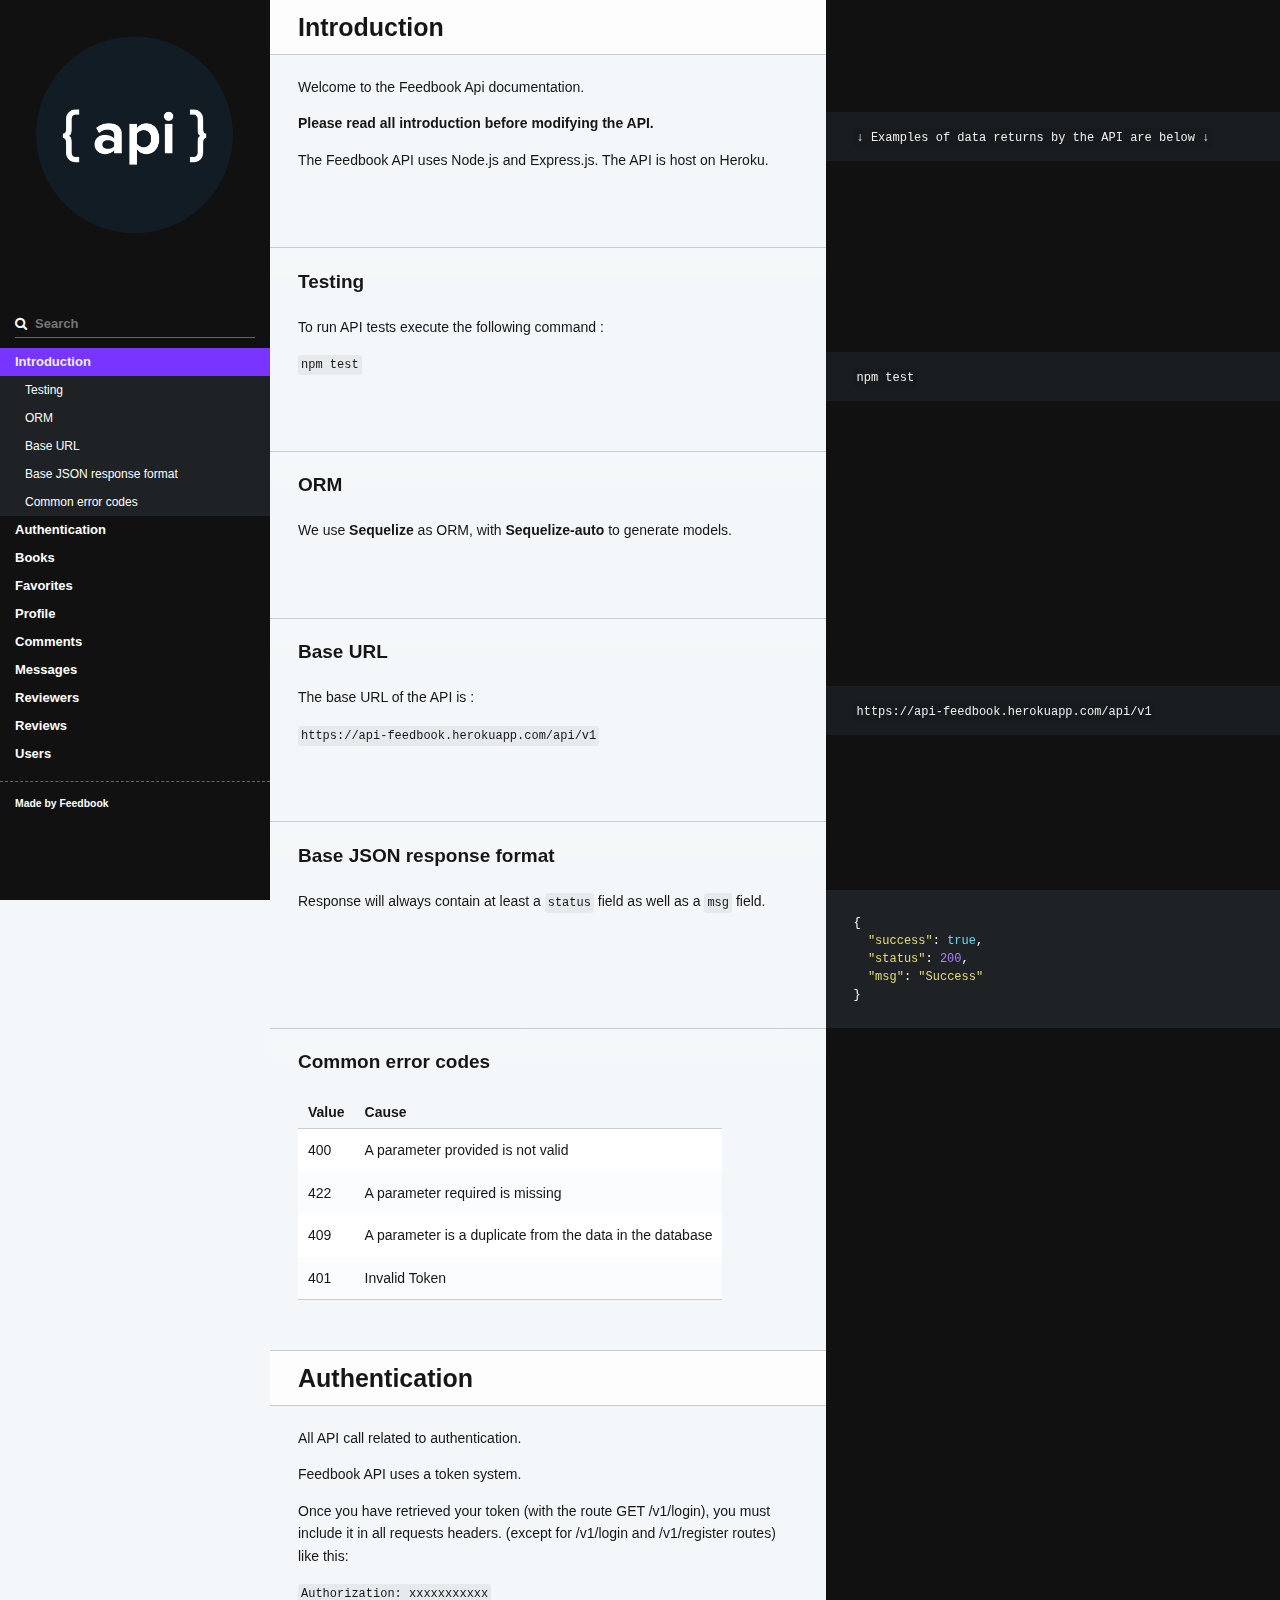
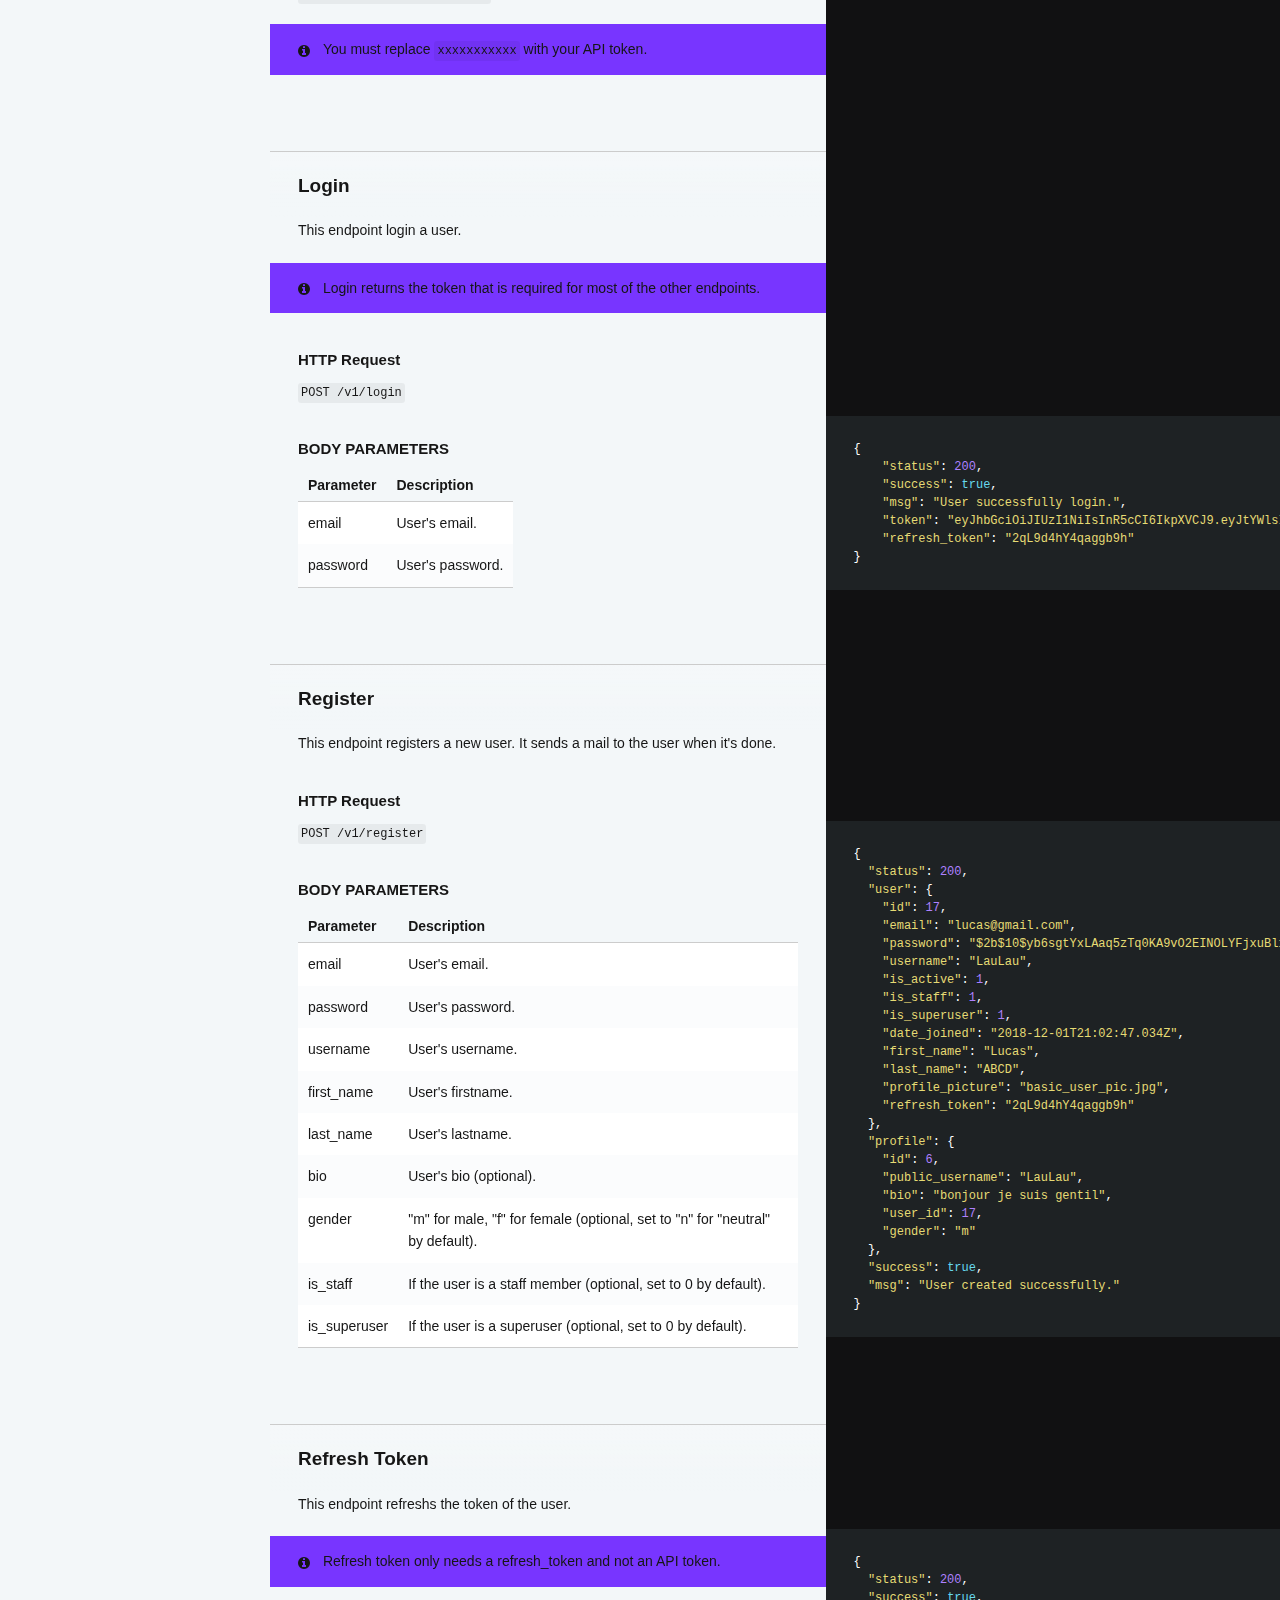
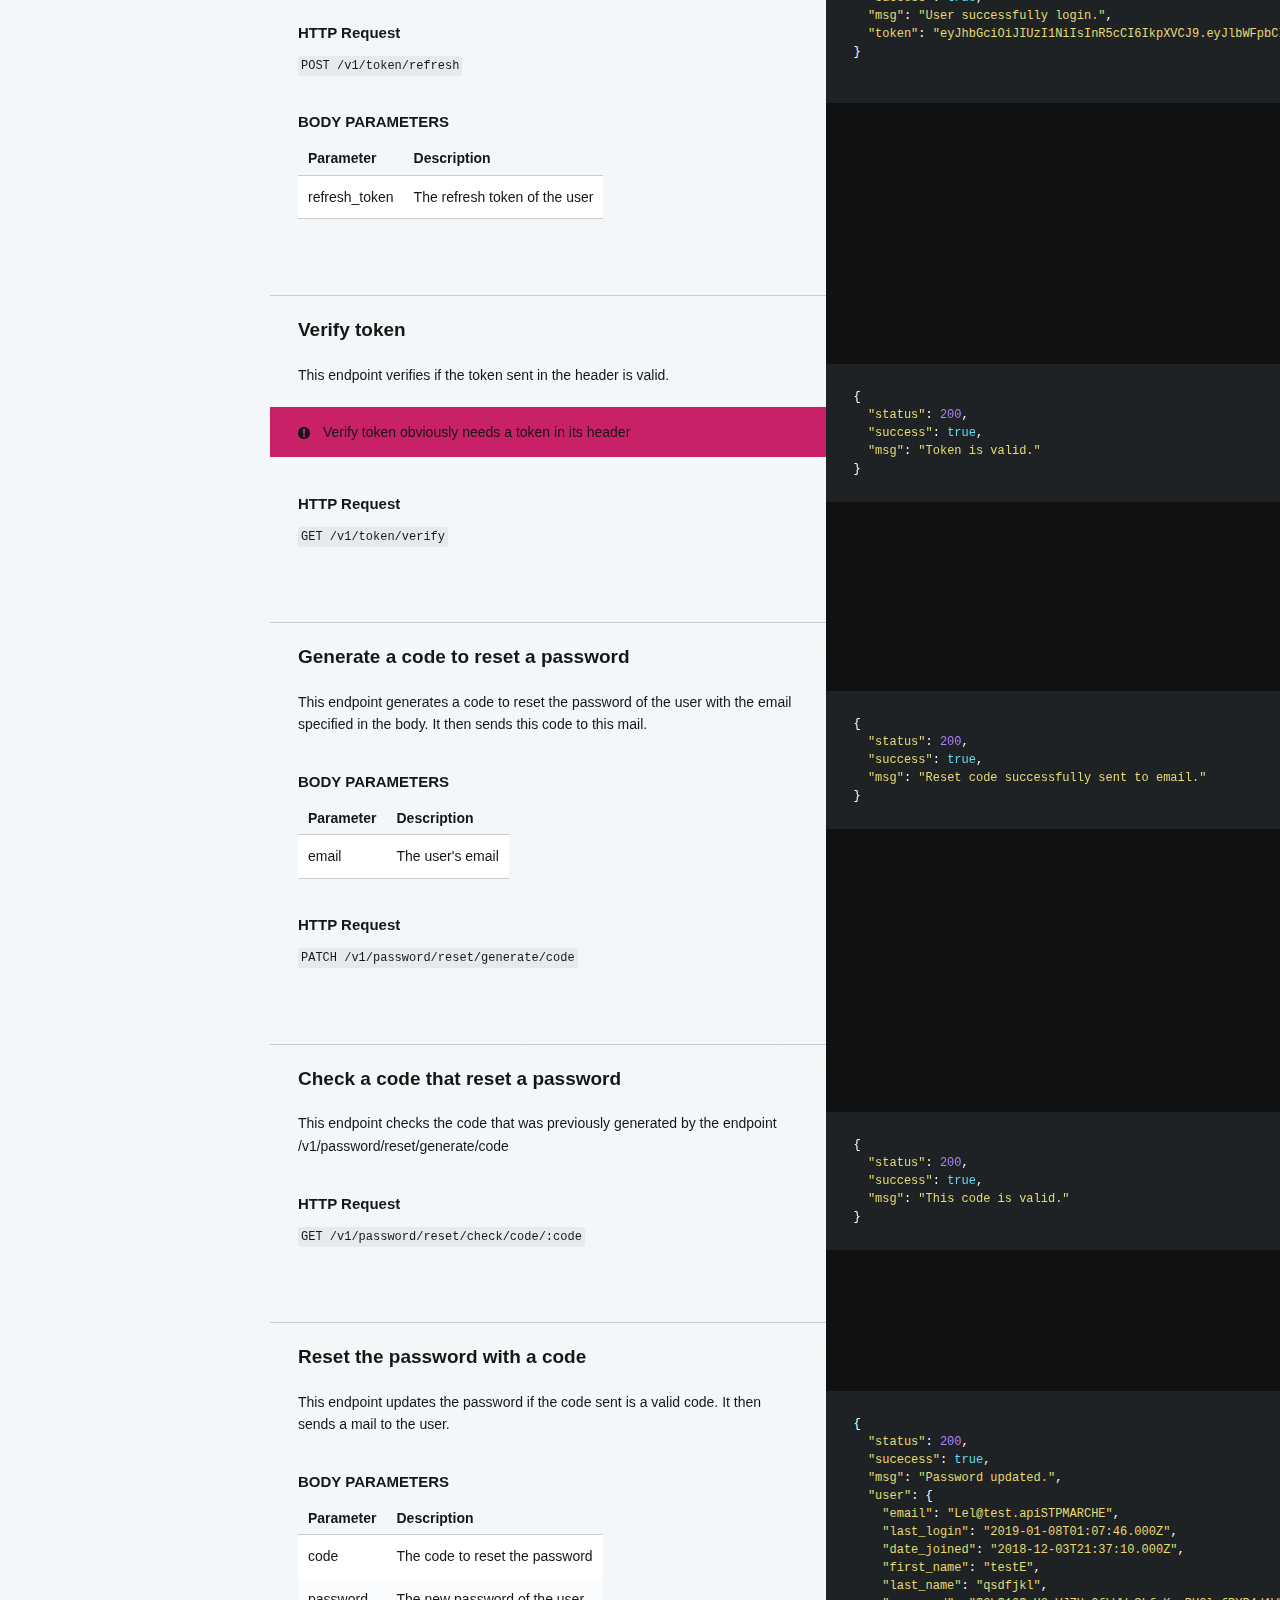
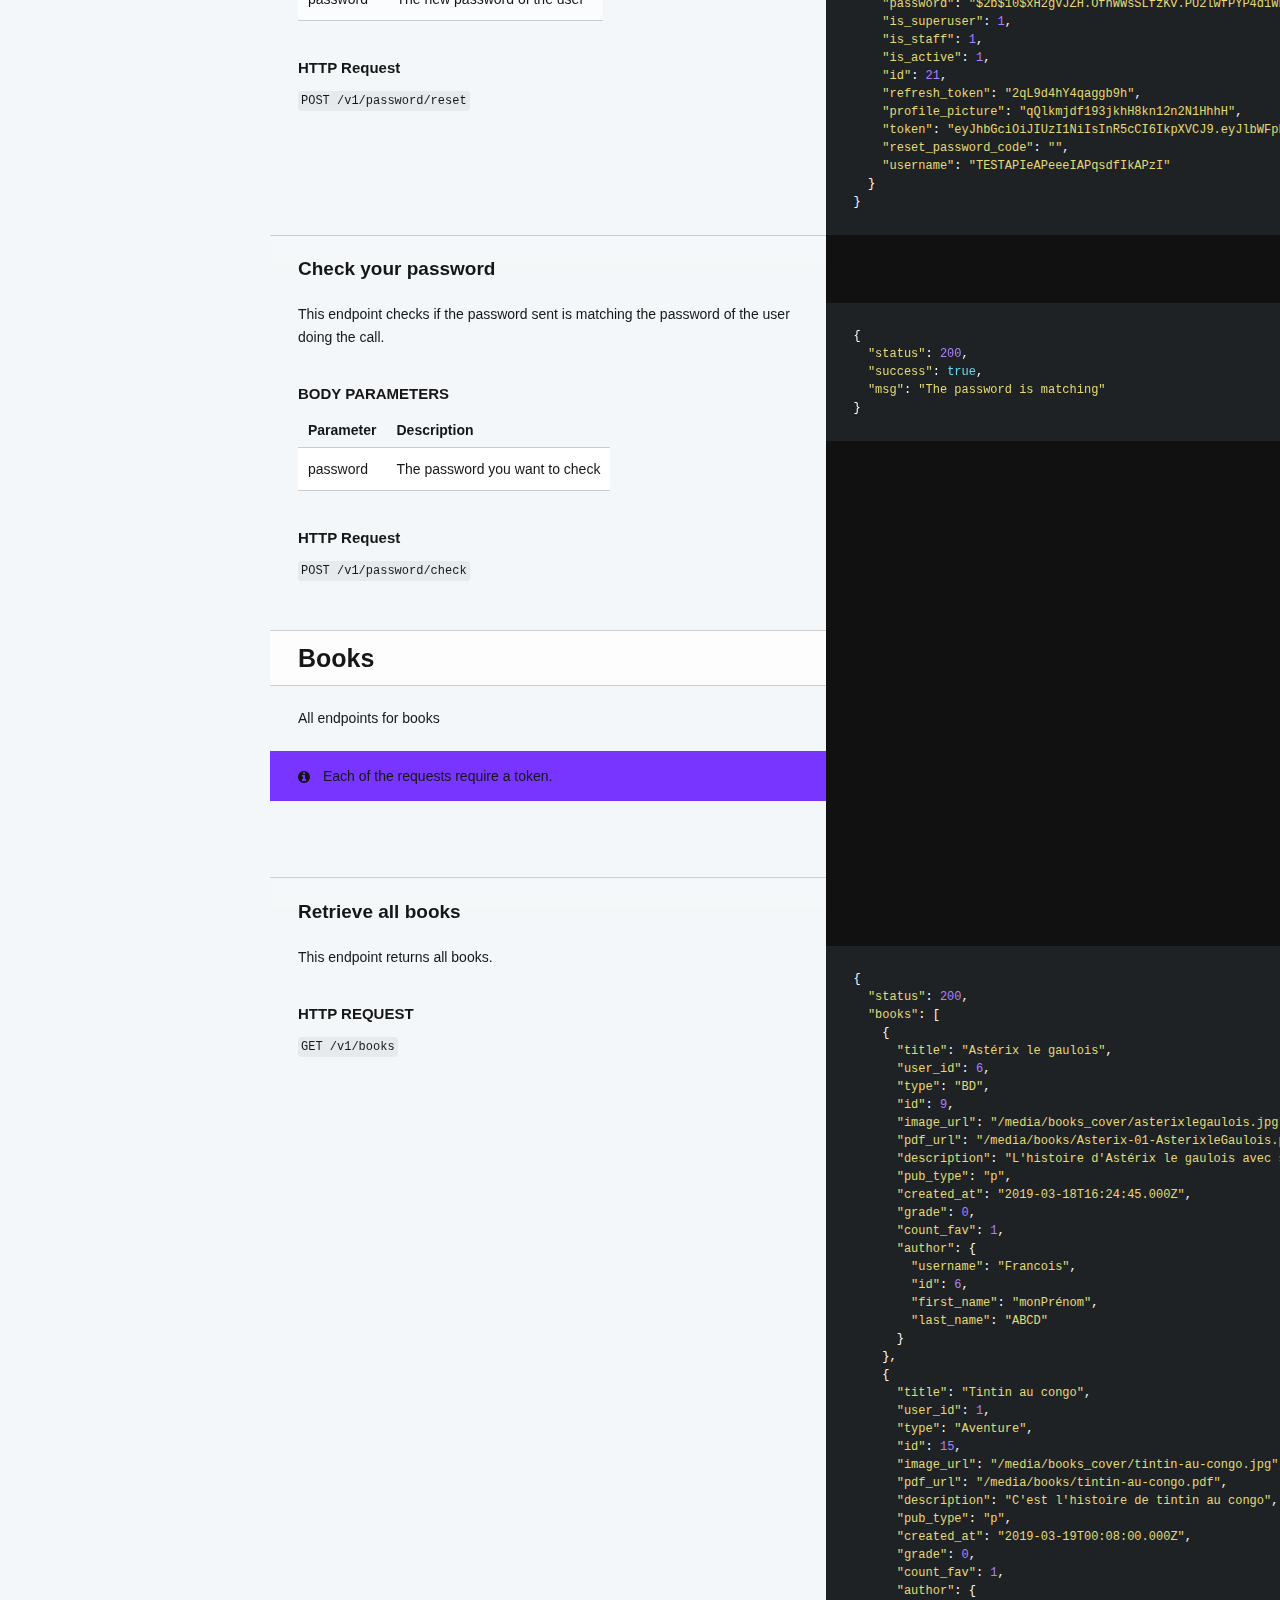
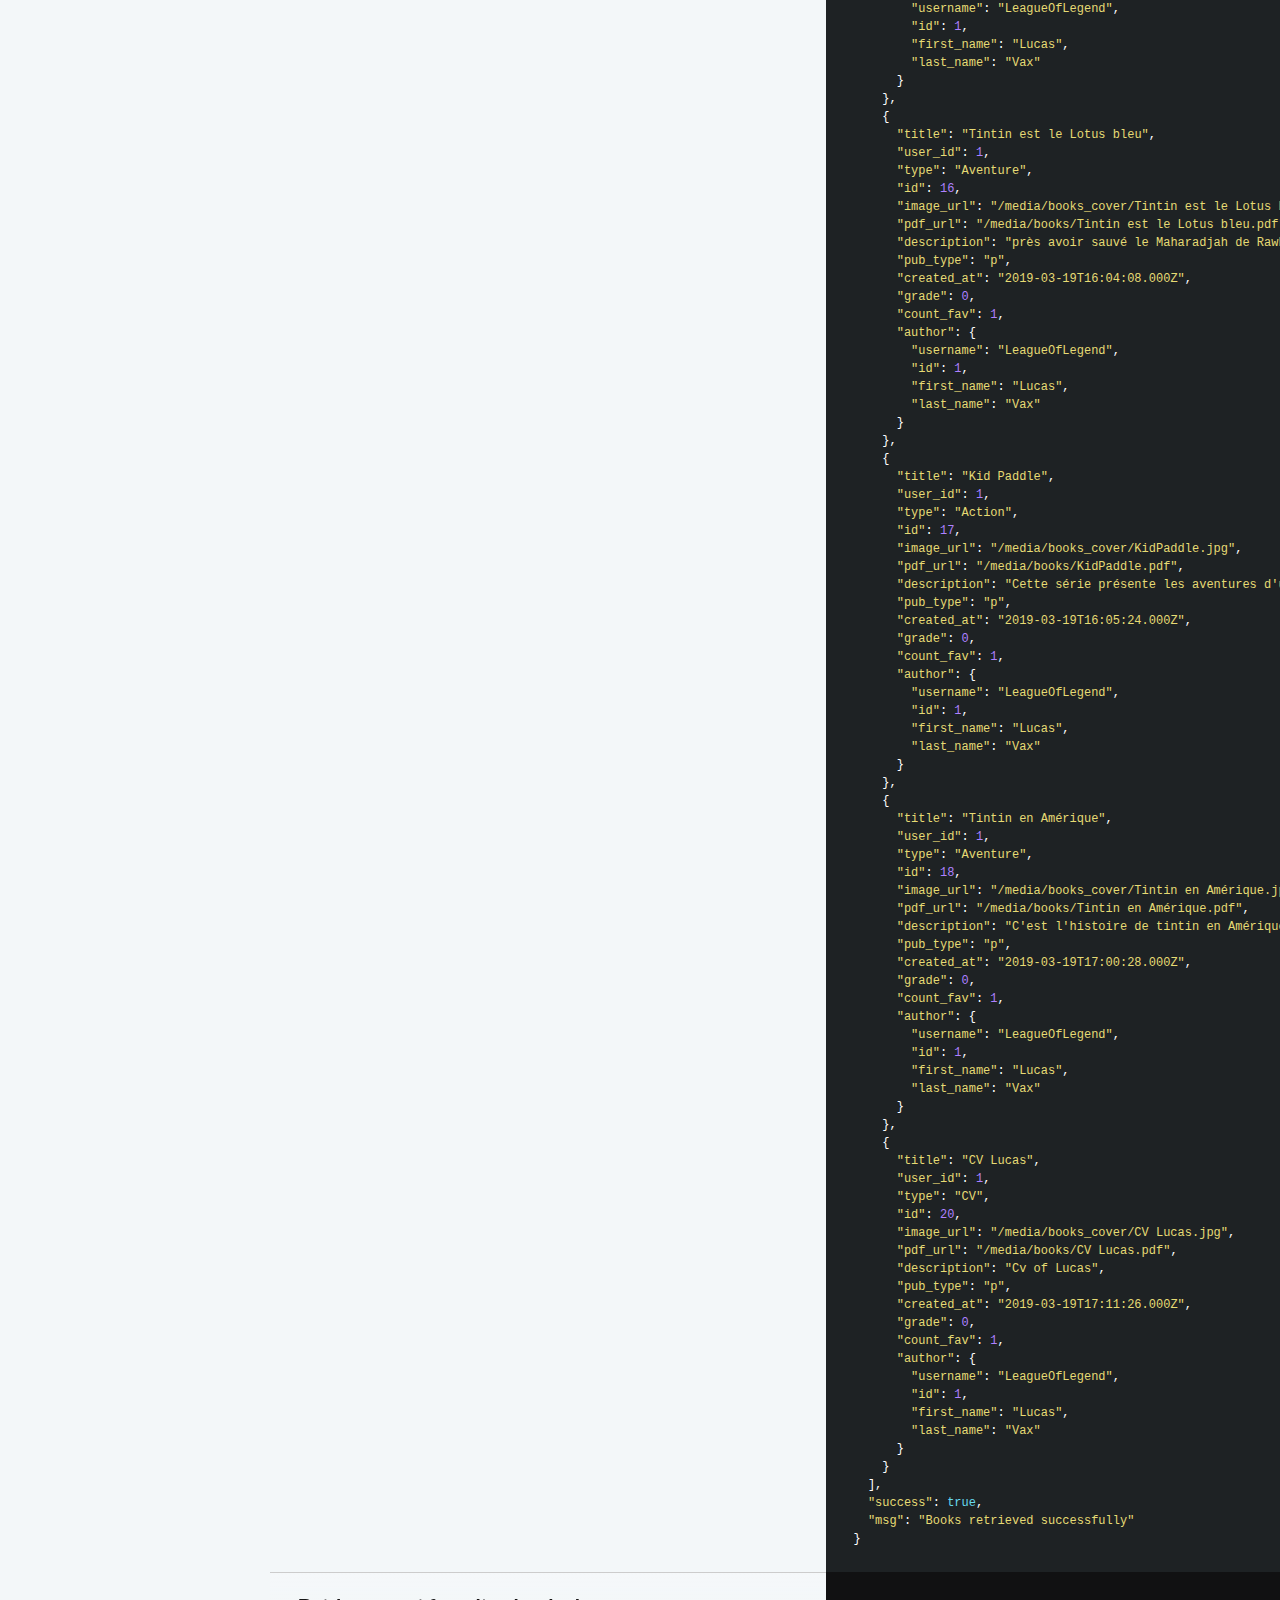
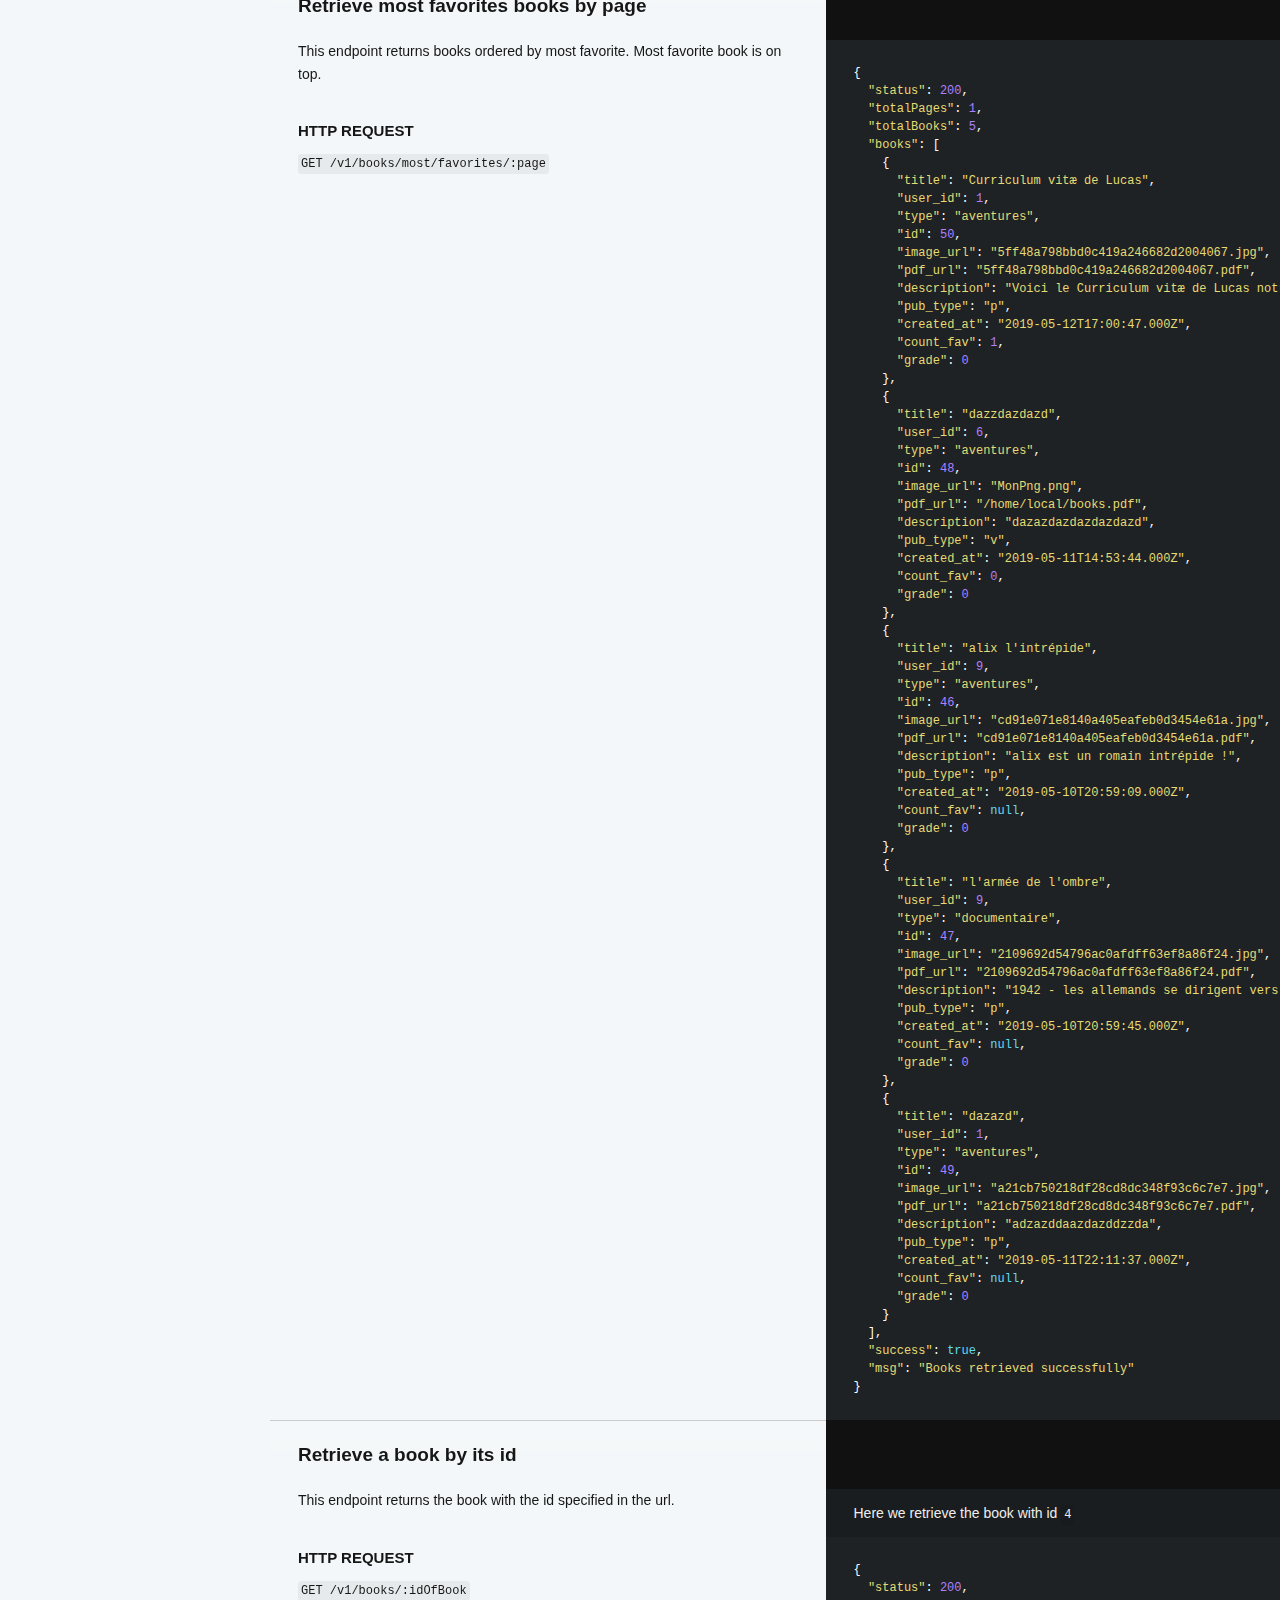
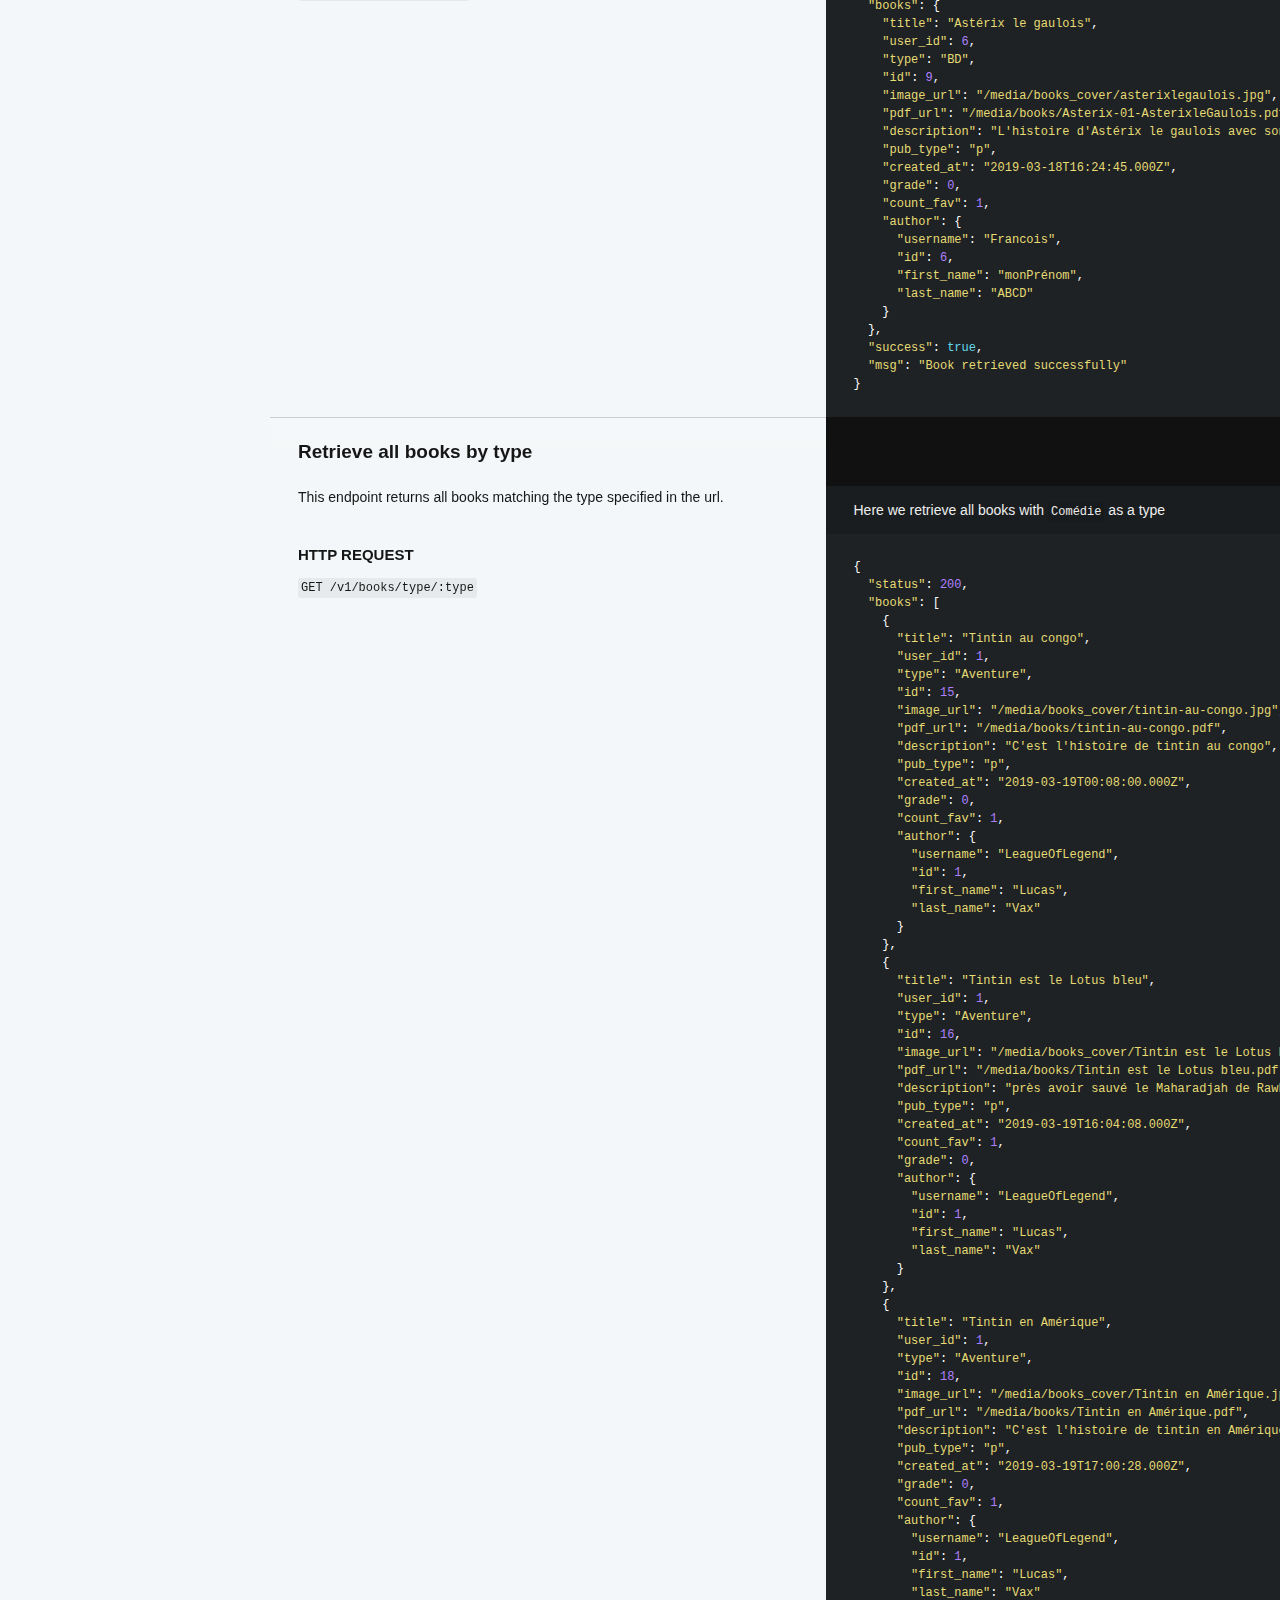
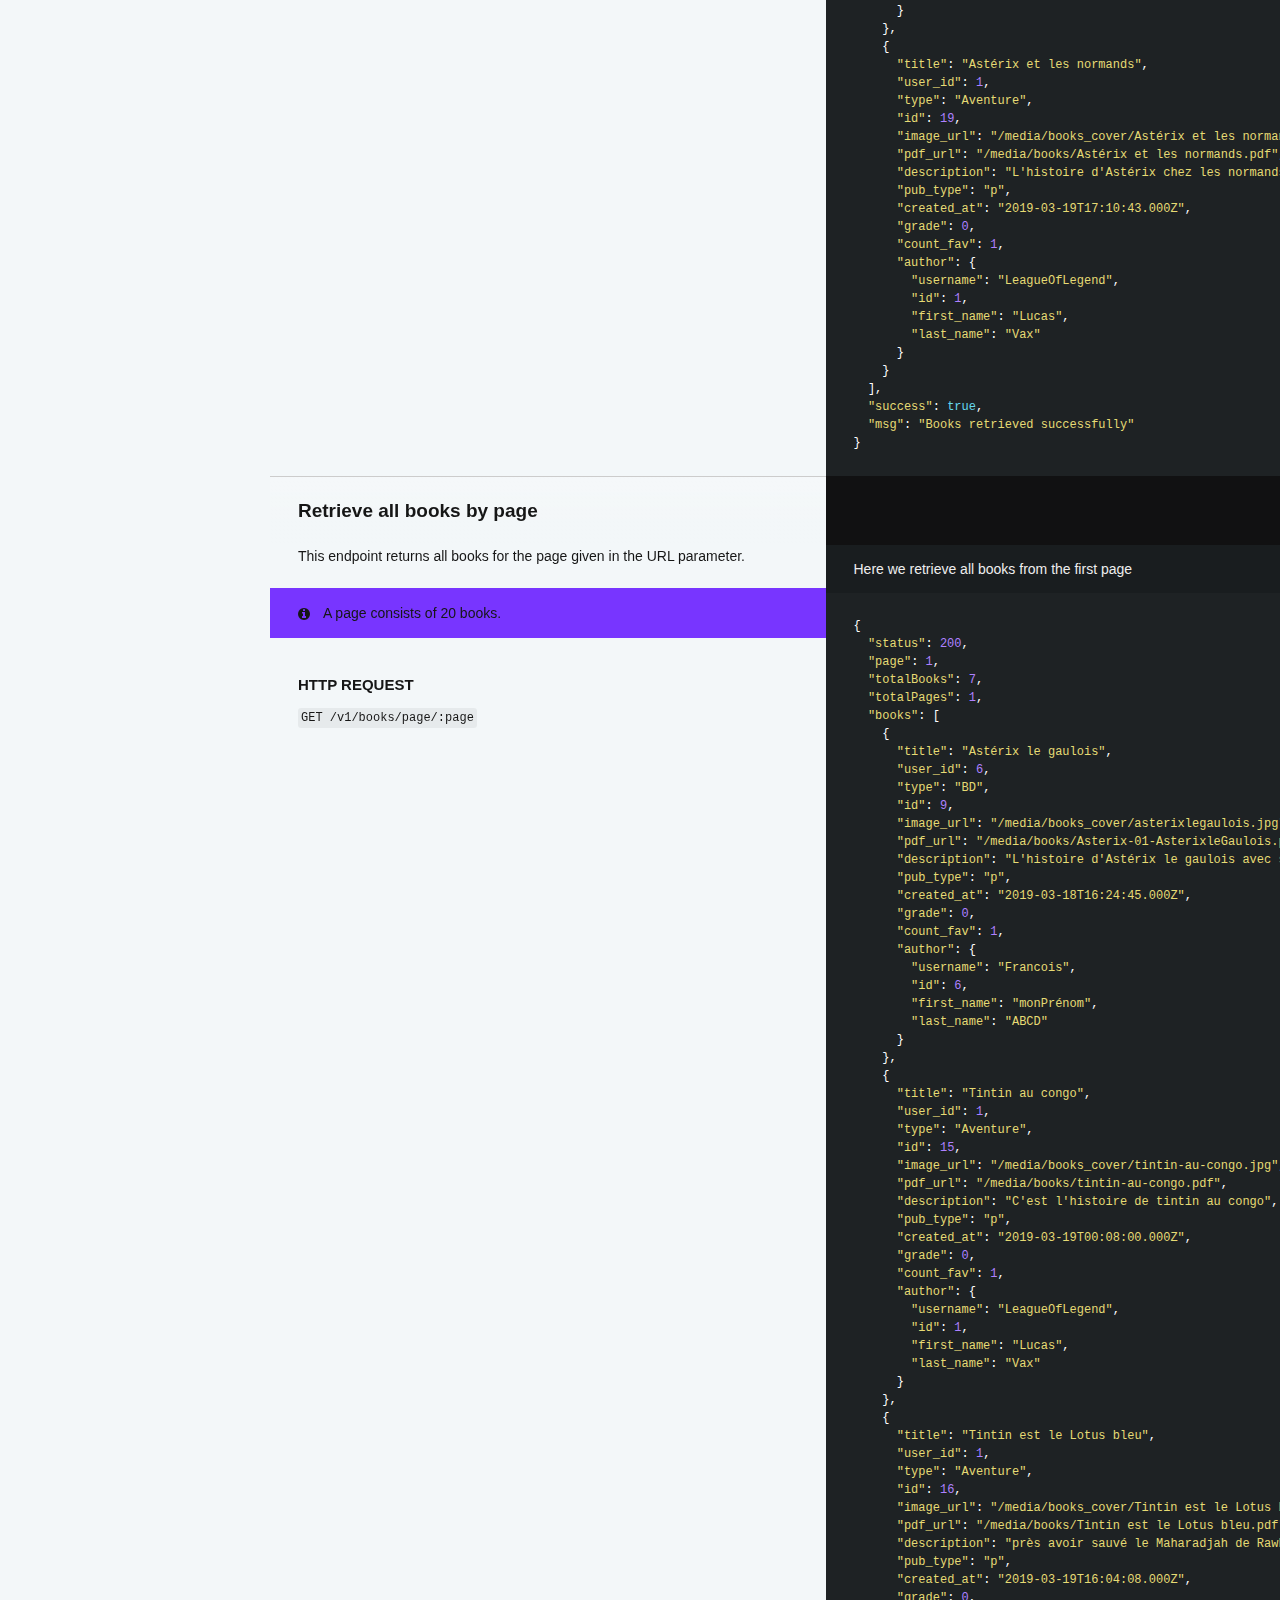
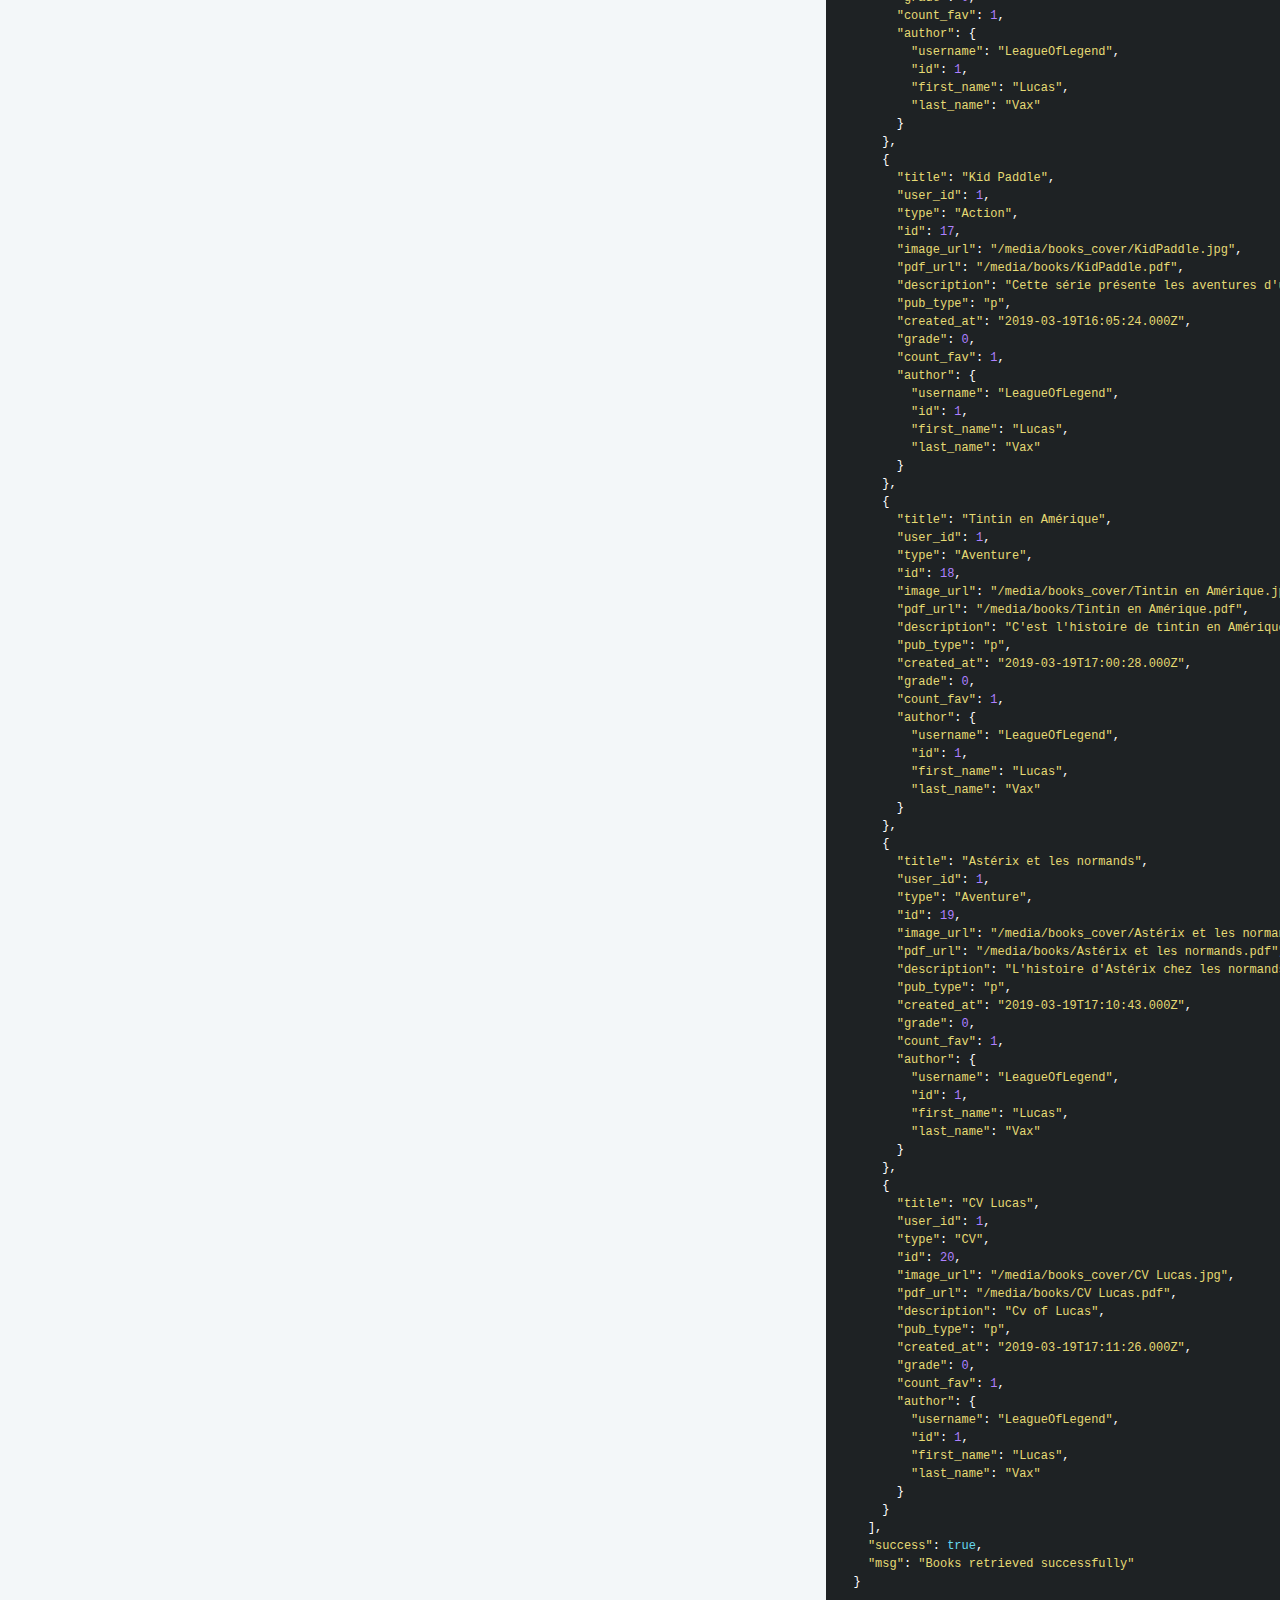
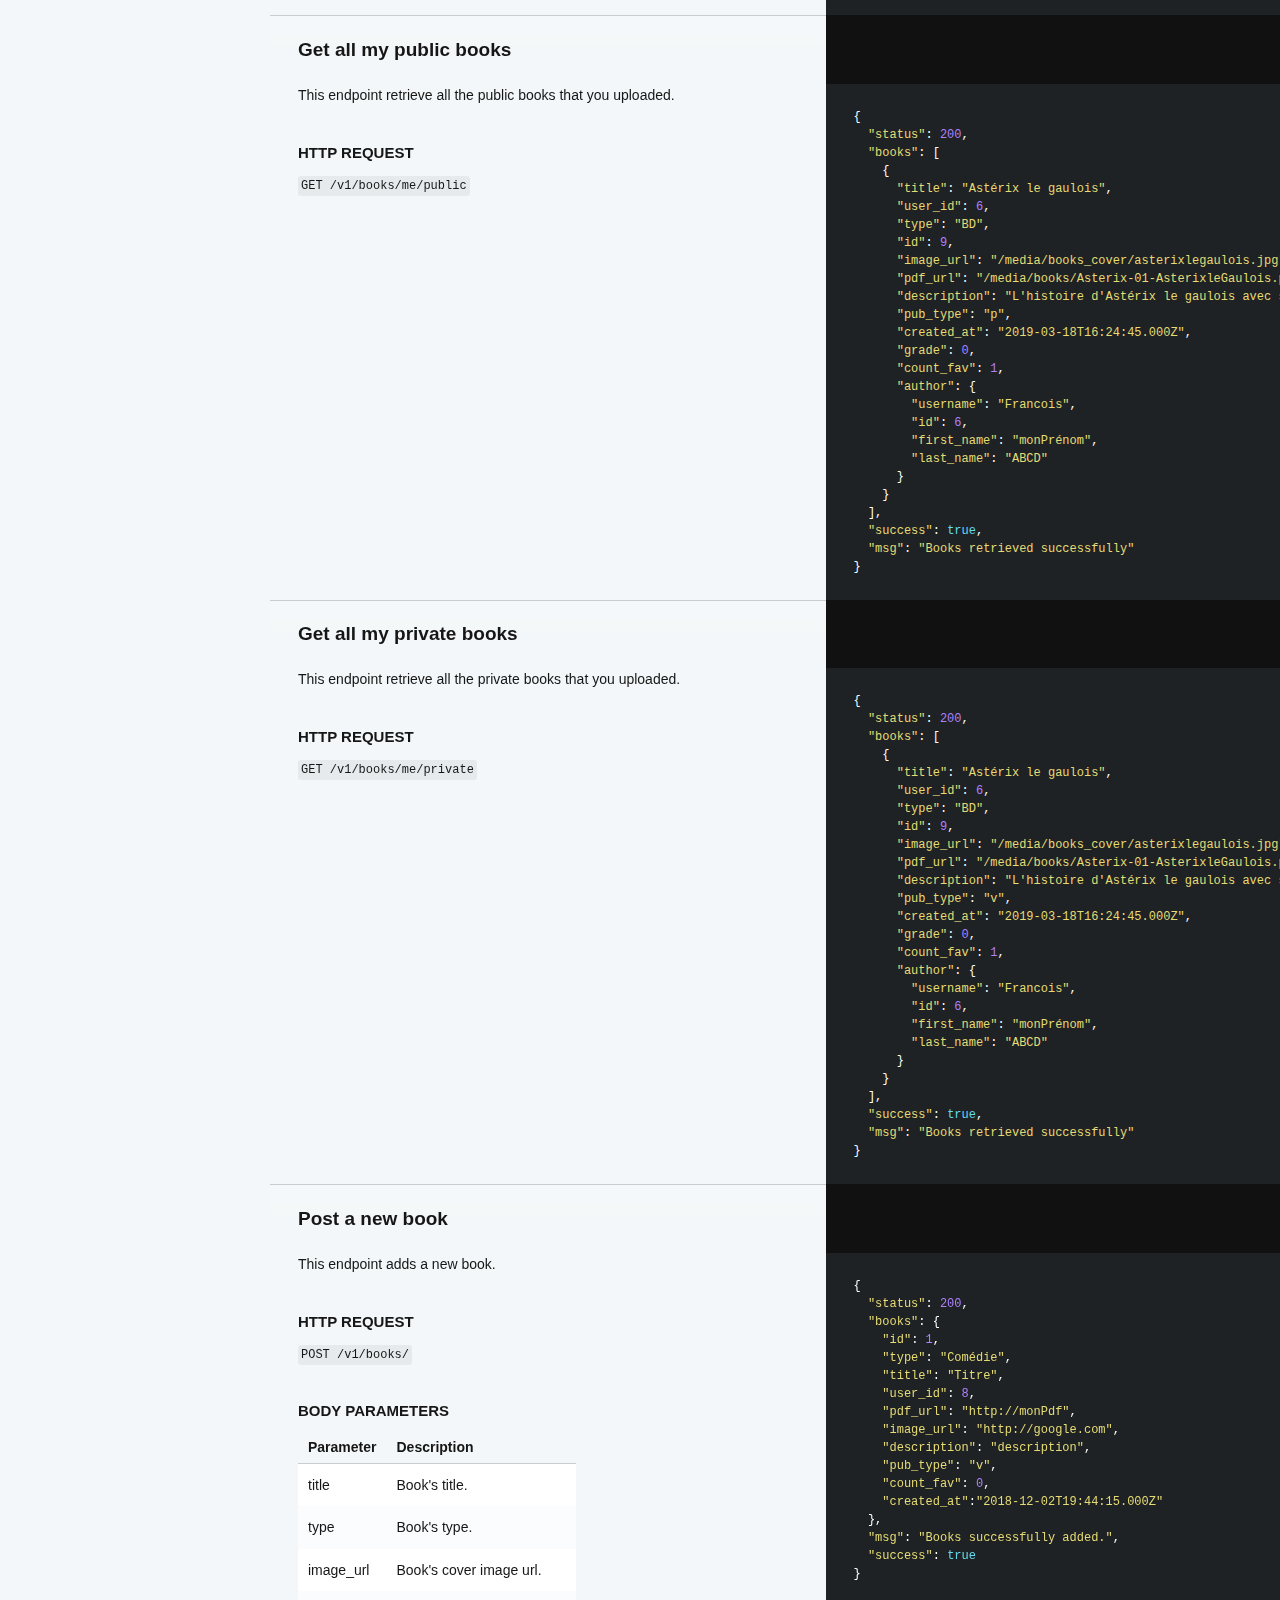
==== index.html @ 918858be "users" ====
<!doctype html>
<html>
  <head>
    <meta charset="utf-8">
    <meta content="IE=edge,chrome=1" http-equiv="X-UA-Compatible">
    <meta name="viewport" content="width=device-width, initial-scale=1, maximum-scale=1">
    <title>API Reference</title>

    <style>
      .highlight table td { padding: 5px; }
.highlight table pre { margin: 0; }
.highlight .gh {
  color: #999999;
}
.highlight .sr {
  color: #f6aa11;
}
.highlight .go {
  color: #888888;
}
.highlight .gp {
  color: #555555;
}
.highlight .gs {
}
.highlight .gu {
  color: #aaaaaa;
}
.highlight .nb {
  color: #f6aa11;
}
.highlight .cm {
  color: #75715e;
}
.highlight .cp {
  color: #75715e;
}
.highlight .c1 {
  color: #75715e;
}
.highlight .cs {
  color: #75715e;
}
.highlight .c, .highlight .cd {
  color: #75715e;
}
.highlight .err {
  color: #960050;
}
.highlight .gr {
  color: #960050;
}
.highlight .gt {
  color: #960050;
}
.highlight .gd {
  color: #49483e;
}
.highlight .gi {
  color: #49483e;
}
.highlight .ge {
  color: #49483e;
}
.highlight .kc {
  color: #66d9ef;
}
.highlight .kd {
  color: #66d9ef;
}
.highlight .kr {
  color: #66d9ef;
}
.highlight .no {
  color: #66d9ef;
}
.highlight .kt {
  color: #66d9ef;
}
.highlight .mf {
  color: #ae81ff;
}
.highlight .mh {
  color: #ae81ff;
}
.highlight .il {
  color: #ae81ff;
}
.highlight .mi {
  color: #ae81ff;
}
.highlight .mo {
  color: #ae81ff;
}
.highlight .m, .highlight .mb, .highlight .mx {
  color: #ae81ff;
}
.highlight .sc {
  color: #ae81ff;
}
.highlight .se {
  color: #ae81ff;
}
.highlight .ss {
  color: #ae81ff;
}
.highlight .sd {
  color: #e6db74;
}
.highlight .s2 {
  color: #e6db74;
}
.highlight .sb {
  color: #e6db74;
}
.highlight .sh {
  color: #e6db74;
}
.highlight .si {
  color: #e6db74;
}
.highlight .sx {
  color: #e6db74;
}
.highlight .s1 {
  color: #e6db74;
}
.highlight .s {
  color: #e6db74;
}
.highlight .na {
  color: #a6e22e;
}
.highlight .nc {
  color: #a6e22e;
}
.highlight .nd {
  color: #a6e22e;
}
.highlight .ne {
  color: #a6e22e;
}
.highlight .nf {
  color: #a6e22e;
}
.highlight .vc {
  color: #ffffff;
}
.highlight .nn {
  color: #ffffff;
}
.highlight .nl {
  color: #ffffff;
}
.highlight .ni {
  color: #ffffff;
}
.highlight .bp {
  color: #ffffff;
}
.highlight .vg {
  color: #ffffff;
}
.highlight .vi {
  color: #ffffff;
}
.highlight .nv {
  color: #ffffff;
}
.highlight .w {
  color: #ffffff;
}
.highlight {
  color: #ffffff;
}
.highlight .n, .highlight .py, .highlight .nx {
  color: #ffffff;
}
.highlight .ow {
  color: #f92672;
}
.highlight .nt {
  color: #f92672;
}
.highlight .k, .highlight .kv {
  color: #f92672;
}
.highlight .kn {
  color: #f92672;
}
.highlight .kp {
  color: #f92672;
}
.highlight .o {
  color: #f92672;
}
    </style>
    <link href="images/logo.ico" rel="icon" type="image/ico" />
    <link href="stylesheets/screen.css" rel="stylesheet" media="screen" />
    <link href="stylesheets/print.css" rel="stylesheet" media="print" />
      <script src="javascripts/all.js"></script>
  </head>

  <body class="index" data-languages="[]">
    <a href="#" id="nav-button">
      <span>
        NAV
        <img src="images/navbar.png" alt="Navbar" />
      </span>
    </a>
    <div class="toc-wrapper">
    <img src="images/logo.png" class="logo" alt="Logo" />
        <div class="search">
          <input type="text" class="search" id="input-search" placeholder="Search">
        </div>
        <ul class="search-results"></ul>
      <div id="toc" class="toc-list-h1">
          <li>
            <a href="#introduction" class="toc-h1 toc-link" data-title="introduction">Introduction</a>
              <ul class="toc-list-h2">
                  <li>
                    <a href="#testing" class="toc-h2 toc-link" data-title="testing">Testing</a>
                  </li>
                  <li>
                    <a href="#orm" class="toc-h2 toc-link" data-title="orm">ORM</a>
                  </li>
                  <li>
                    <a href="#base-url" class="toc-h2 toc-link" data-title="base-url">Base URL</a>
                  </li>
                  <li>
                    <a href="#base-json-response-format" class="toc-h2 toc-link" data-title="base-json-response-format">Base JSON response format</a>
                  </li>
                  <li>
                    <a href="#common-error-codes" class="toc-h2 toc-link" data-title="common-error-codes">Common error codes</a>
                  </li>
              </ul>
          </li>
          <li>
            <a href="#authentication" class="toc-h1 toc-link" data-title="authentication">Authentication</a>
              <ul class="toc-list-h2">
                  <li>
                    <a href="#login" class="toc-h2 toc-link" data-title="login">Login</a>
                  </li>
                  <li>
                    <a href="#register" class="toc-h2 toc-link" data-title="register">Register</a>
                  </li>
                  <li>
                    <a href="#refresh-token" class="toc-h2 toc-link" data-title="refresh-token">Refresh Token</a>
                  </li>
                  <li>
                    <a href="#verify-token" class="toc-h2 toc-link" data-title="verify-token">Verify token</a>
                  </li>
                  <li>
                    <a href="#generate-a-code-to-reset-a-password" class="toc-h2 toc-link" data-title="generate-a-code-to-reset-a-password">Generate a code to reset a password</a>
                  </li>
                  <li>
                    <a href="#check-a-code-that-reset-a-password" class="toc-h2 toc-link" data-title="check-a-code-that-reset-a-password">Check a code that reset a password</a>
                  </li>
                  <li>
                    <a href="#reset-the-password-with-a-code" class="toc-h2 toc-link" data-title="reset-the-password-with-a-code">Reset the password with a code</a>
                  </li>
                  <li>
                    <a href="#check-your-password" class="toc-h2 toc-link" data-title="check-your-password">Check your password</a>
                  </li>
              </ul>
          </li>
          <li>
            <a href="#books" class="toc-h1 toc-link" data-title="books">Books</a>
              <ul class="toc-list-h2">
                  <li>
                    <a href="#retrieve-all-books" class="toc-h2 toc-link" data-title="retrieve-all-books">Retrieve all books</a>
                  </li>
                  <li>
                    <a href="#retrieve-most-favorites-books-by-page" class="toc-h2 toc-link" data-title="retrieve-most-favorites-books-by-page">Retrieve most favorites books by page</a>
                  </li>
                  <li>
                    <a href="#retrieve-a-book-by-its-id" class="toc-h2 toc-link" data-title="retrieve-a-book-by-its-id">Retrieve a book by its id</a>
                  </li>
                  <li>
                    <a href="#retrieve-all-books-by-type" class="toc-h2 toc-link" data-title="retrieve-all-books-by-type">Retrieve all books by type</a>
                  </li>
                  <li>
                    <a href="#retrieve-all-books-by-page" class="toc-h2 toc-link" data-title="retrieve-all-books-by-page">Retrieve all books by page</a>
                  </li>
                  <li>
                    <a href="#get-all-my-public-books" class="toc-h2 toc-link" data-title="get-all-my-public-books">Get all my public books</a>
                  </li>
                  <li>
                    <a href="#get-all-my-private-books" class="toc-h2 toc-link" data-title="get-all-my-private-books">Get all my private books</a>
                  </li>
                  <li>
                    <a href="#post-a-new-book" class="toc-h2 toc-link" data-title="post-a-new-book">Post a new book</a>
                  </li>
                  <li>
                    <a href="#delete-a-book" class="toc-h2 toc-link" data-title="delete-a-book">Delete a book</a>
                  </li>
                  <li>
                    <a href="#get-all-books-between-a-time-range" class="toc-h2 toc-link" data-title="get-all-books-between-a-time-range">Get all books between a time range</a>
                  </li>
                  <li>
                    <a href="#search-books" class="toc-h2 toc-link" data-title="search-books">Search books</a>
                  </li>
                  <li>
                    <a href="#update-a-book" class="toc-h2 toc-link" data-title="update-a-book">Update a book</a>
                  </li>
              </ul>
          </li>
          <li>
            <a href="#favorites" class="toc-h1 toc-link" data-title="favorites">Favorites</a>
              <ul class="toc-list-h2">
                  <li>
                    <a href="#retrieve-all-your-favorites" class="toc-h2 toc-link" data-title="retrieve-all-your-favorites">Retrieve all your favorites</a>
                  </li>
                  <li>
                    <a href="#retrieve-your-favorites-by-page" class="toc-h2 toc-link" data-title="retrieve-your-favorites-by-page">Retrieve your favorites by page</a>
                  </li>
                  <li>
                    <a href="#post-a-favorite" class="toc-h2 toc-link" data-title="post-a-favorite">Post a favorite</a>
                  </li>
                  <li>
                    <a href="#delete-a-favorite" class="toc-h2 toc-link" data-title="delete-a-favorite">Delete a favorite</a>
                  </li>
                  <li>
                    <a href="#get-a-favorite-by-its-id" class="toc-h2 toc-link" data-title="get-a-favorite-by-its-id">Get a favorite by its id</a>
                  </li>
                  <li>
                    <a href="#patch-a-favorite-change-it-to-private-public" class="toc-h2 toc-link" data-title="patch-a-favorite-change-it-to-private-public">Patch a favorite (change it to private/public)</a>
                  </li>
                  <li>
                    <a href="#retrieve-all-your-public-favorites-by-page" class="toc-h2 toc-link" data-title="retrieve-all-your-public-favorites-by-page">Retrieve all your public favorites by page</a>
                  </li>
                  <li>
                    <a href="#retrieve-all-your-private-favorites" class="toc-h2 toc-link" data-title="retrieve-all-your-private-favorites">Retrieve all your private favorites</a>
                  </li>
                  <li>
                    <a href="#retrieve-a-favorite-with-an-id-of-a-book" class="toc-h2 toc-link" data-title="retrieve-a-favorite-with-an-id-of-a-book">Retrieve a favorite with an id of a book</a>
                  </li>
              </ul>
          </li>
          <li>
            <a href="#profile" class="toc-h1 toc-link" data-title="profile">Profile</a>
              <ul class="toc-list-h2">
                  <li>
                    <a href="#retrieve-profile-information" class="toc-h2 toc-link" data-title="retrieve-profile-information">Retrieve profile information</a>
                  </li>
                  <li>
                    <a href="#update-profile-information" class="toc-h2 toc-link" data-title="update-profile-information">Update profile information</a>
                  </li>
                  <li>
                    <a href="#update-password" class="toc-h2 toc-link" data-title="update-password">Update password</a>
                  </li>
                  <li>
                    <a href="#update-superuser-status-of-the-user" class="toc-h2 toc-link" data-title="update-superuser-status-of-the-user">Update superuser status of the user</a>
                  </li>
                  <li>
                    <a href="#banning-unbanning-a-user" class="toc-h2 toc-link" data-title="banning-unbanning-a-user">Banning / Unbanning a user</a>
                  </li>
                  <li>
                    <a href="#update-email-address" class="toc-h2 toc-link" data-title="update-email-address">Update email address</a>
                  </li>
                  <li>
                    <a href="#put-a-user-in-the-staff-team-remove-a-user-from-the-staff-team" class="toc-h2 toc-link" data-title="put-a-user-in-the-staff-team-remove-a-user-from-the-staff-team">Put a user in the staff team / Remove a user from the staff team</a>
                  </li>
              </ul>
          </li>
          <li>
            <a href="#comments" class="toc-h1 toc-link" data-title="comments">Comments</a>
              <ul class="toc-list-h2">
                  <li>
                    <a href="#retrieve-all-comments-for-a-book-by-page" class="toc-h2 toc-link" data-title="retrieve-all-comments-for-a-book-by-page">Retrieve all comments for a book by page</a>
                  </li>
                  <li>
                    <a href="#retrieve-all-comments-of-a-user" class="toc-h2 toc-link" data-title="retrieve-all-comments-of-a-user">Retrieve all comments of a user</a>
                  </li>
                  <li>
                    <a href="#post-a-comment-on-a-book" class="toc-h2 toc-link" data-title="post-a-comment-on-a-book">Post a comment on a book</a>
                  </li>
                  <li>
                    <a href="#get-a-comment-by-its-id" class="toc-h2 toc-link" data-title="get-a-comment-by-its-id">Get a comment by its id</a>
                  </li>
                  <li>
                    <a href="#delete-a-comment" class="toc-h2 toc-link" data-title="delete-a-comment">Delete a comment</a>
                  </li>
                  <li>
                    <a href="#delete-all-comments-for-a-book" class="toc-h2 toc-link" data-title="delete-all-comments-for-a-book">Delete all comments for a book</a>
                  </li>
                  <li>
                    <a href="#update-a-comment" class="toc-h2 toc-link" data-title="update-a-comment">Update a comment</a>
                  </li>
              </ul>
          </li>
          <li>
            <a href="#messages" class="toc-h1 toc-link" data-title="messages">Messages</a>
              <ul class="toc-list-h2">
                  <li>
                    <a href="#post-a-message" class="toc-h2 toc-link" data-title="post-a-message">Post a message</a>
                  </li>
                  <li>
                    <a href="#get-all-your-messages" class="toc-h2 toc-link" data-title="get-all-your-messages">Get all your messages</a>
                  </li>
                  <li>
                    <a href="#get-all-users-that-you-have-a-conversation-with-by-page" class="toc-h2 toc-link" data-title="get-all-users-that-you-have-a-conversation-with-by-page">Get all users that you have a conversation with by page</a>
                  </li>
                  <li>
                    <a href="#get-all-messages-from-a-conversation-by-page" class="toc-h2 toc-link" data-title="get-all-messages-from-a-conversation-by-page">Get all messages from a conversation by page</a>
                  </li>
                  <li>
                    <a href="#remove-a-conversation" class="toc-h2 toc-link" data-title="remove-a-conversation">Remove a conversation</a>
                  </li>
                  <li>
                    <a href="#remove-a-message" class="toc-h2 toc-link" data-title="remove-a-message">Remove a message</a>
                  </li>
              </ul>
          </li>
          <li>
            <a href="#reviewers" class="toc-h1 toc-link" data-title="reviewers">Reviewers</a>
              <ul class="toc-list-h2">
                  <li>
                    <a href="#retrieve-all-reviewers-teams" class="toc-h2 toc-link" data-title="retrieve-all-reviewers-teams">Retrieve all reviewers teams</a>
                  </li>
                  <li>
                    <a href="#retrieve-all-your-reviewers-teams" class="toc-h2 toc-link" data-title="retrieve-all-your-reviewers-teams">Retrieve all your reviewers teams</a>
                  </li>
                  <li>
                    <a href="#add-a-reviewer-to-your-team" class="toc-h2 toc-link" data-title="add-a-reviewer-to-your-team">Add a reviewer to your team</a>
                  </li>
                  <li>
                    <a href="#get-all-your-reviewers-as-an-author" class="toc-h2 toc-link" data-title="get-all-your-reviewers-as-an-author">Get all your reviewers as an author</a>
                  </li>
                  <li>
                    <a href="#get-all-the-authors-that-you-are-a-reviewer-of" class="toc-h2 toc-link" data-title="get-all-the-authors-that-you-are-a-reviewer-of">Get all the authors that you are a reviewer of</a>
                  </li>
                  <li>
                    <a href="#create-a-request-to-become-a-reviewer" class="toc-h2 toc-link" data-title="create-a-request-to-become-a-reviewer">Create a request to become a reviewer</a>
                  </li>
                  <li>
                    <a href="#get-all-your-reviewer-requests-as-an-author" class="toc-h2 toc-link" data-title="get-all-your-reviewer-requests-as-an-author">Get all your reviewer requests as an author</a>
                  </li>
                  <li>
                    <a href="#delete-a-reviewer" class="toc-h2 toc-link" data-title="delete-a-reviewer">Delete a reviewer</a>
                  </li>
                  <li>
                    <a href="#delete-a-reviewer-request" class="toc-h2 toc-link" data-title="delete-a-reviewer-request">Delete a reviewer request</a>
                  </li>
              </ul>
          </li>
          <li>
            <a href="#reviews" class="toc-h1 toc-link" data-title="reviews">Reviews</a>
              <ul class="toc-list-h2">
                  <li>
                    <a href="#create-a-request-for-review" class="toc-h2 toc-link" data-title="create-a-request-for-review">Create a request for review</a>
                  </li>
                  <li>
                    <a href="#get-all-your-created-requests-as-an-author" class="toc-h2 toc-link" data-title="get-all-your-created-requests-as-an-author">Get all your created requests as an author</a>
                  </li>
                  <li>
                    <a href="#get-all-the-pending-requests-as-a-reviewer" class="toc-h2 toc-link" data-title="get-all-the-pending-requests-as-a-reviewer">Get all the pending requests as a reviewer</a>
                  </li>
                  <li>
                    <a href="#post-a-review-as-a-reviewer" class="toc-h2 toc-link" data-title="post-a-review-as-a-reviewer">Post a review as a reviewer</a>
                  </li>
                  <li>
                    <a href="#get-all-your-reviews-as-an-author" class="toc-h2 toc-link" data-title="get-all-your-reviews-as-an-author">Get all your reviews as an author</a>
                  </li>
                  <li>
                    <a href="#get-all-your-reviews-as-a-reviewer" class="toc-h2 toc-link" data-title="get-all-your-reviews-as-a-reviewer">Get all your reviews as a reviewer</a>
                  </li>
                  <li>
                    <a href="#get-all-id-of-books-that-have-been-reviewed" class="toc-h2 toc-link" data-title="get-all-id-of-books-that-have-been-reviewed">Get all id of books that have been reviewed</a>
                  </li>
                  <li>
                    <a href="#get-all-reviews-for-a-book" class="toc-h2 toc-link" data-title="get-all-reviews-for-a-book">Get all reviews for a book</a>
                  </li>
              </ul>
          </li>
          <li>
            <a href="#users" class="toc-h1 toc-link" data-title="users">Users</a>
              <ul class="toc-list-h2">
                  <li>
                    <a href="#get-all-users" class="toc-h2 toc-link" data-title="get-all-users">Get all users</a>
                  </li>
                  <li>
                    <a href="#get-all-authors" class="toc-h2 toc-link" data-title="get-all-authors">Get all authors</a>
                  </li>
                  <li>
                    <a href="#get-a-user-by-its-id" class="toc-h2 toc-link" data-title="get-a-user-by-its-id">Get a user by its id</a>
                  </li>
              </ul>
          </li>
      </div>
        <ul class="toc-footer">
            <li><a href='#'>Made by Feedbook</a></li>
        </ul>
    </div>
    <div class="page-wrapper">
      <div class="dark-box"></div>
      <div class="content">
        <h1 id='introduction'>Introduction</h1>
<p>Welcome to the Feedbook Api documentation.</p>

<blockquote>
<p><code>↓ Examples of data returns by the API are below ↓</code></p>
</blockquote>

<p><strong>Please read all introduction before modifying the API.</strong></p>

<p>The Feedbook API uses Node.js and Express.js. The API is host on Heroku.</p>
<h2 id='testing'>Testing</h2>
<p>To run API tests execute the following command :</p>

<blockquote>
<p><code>npm test</code></p>
</blockquote>

<p><code>npm test</code></p>
<h2 id='orm'>ORM</h2>
<p>We use <strong>Sequelize</strong> as ORM, with <strong>Sequelize-auto</strong> to generate models.</p>
<h2 id='base-url'>Base URL</h2>
<blockquote>
<p><code>https://api-feedbook.herokuapp.com/api/v1</code></p>
</blockquote>

<p>The base URL of the API is :</p>

<p><code>https://api-feedbook.herokuapp.com/api/v1</code></p>
<h2 id='base-json-response-format'>Base JSON response format</h2><pre class="highlight json tab-json"><code><span class="p">{</span><span class="w">
  </span><span class="s2">"success"</span><span class="p">:</span><span class="w"> </span><span class="kc">true</span><span class="p">,</span><span class="w">
  </span><span class="s2">"status"</span><span class="p">:</span><span class="w"> </span><span class="mi">200</span><span class="p">,</span><span class="w">
  </span><span class="s2">"msg"</span><span class="p">:</span><span class="w"> </span><span class="s2">"Success"</span><span class="w">
</span><span class="p">}</span><span class="w">
</span></code></pre>
<p>Response will always contain at least a <code>status</code> field as well as a <code>msg</code> field. </p>
<h2 id='common-error-codes'>Common error codes</h2>
<table><thead>
<tr>
<th>Value</th>
<th>Cause</th>
</tr>
</thead><tbody>
<tr>
<td>400</td>
<td>A parameter provided is not valid</td>
</tr>
<tr>
<td>422</td>
<td>A parameter required is missing</td>
</tr>
<tr>
<td>409</td>
<td>A parameter is a duplicate from the data in the database</td>
</tr>
<tr>
<td>401</td>
<td>Invalid Token</td>
</tr>
</tbody></table>
<h1 id='authentication'>Authentication</h1>
<p>All API call related to authentication.</p>

<p>Feedbook API uses a token system.</p>

<p>Once you have retrieved your token (with the route GET /v1/login), you must include it in all requests headers.
(except for /v1/login and /v1/register routes) like this:</p>

<p><code>Authorization: xxxxxxxxxxx</code></p>

<aside class="notice">
You must replace <code>xxxxxxxxxxx</code> with your API token.
</aside>
<h2 id='login'>Login</h2>
<p>This endpoint login a user.</p>

<aside class="notice">
Login returns the token that is required for most of the other endpoints.
</aside>
<h3 id='http-request'>HTTP Request</h3>
<p><code>POST /v1/login</code></p>
<pre class="highlight json tab-json"><code><span class="p">{</span><span class="w">
    </span><span class="s2">"status"</span><span class="p">:</span><span class="w"> </span><span class="mi">200</span><span class="p">,</span><span class="w">
    </span><span class="s2">"success"</span><span class="p">:</span><span class="w"> </span><span class="kc">true</span><span class="p">,</span><span class="w">
    </span><span class="s2">"msg"</span><span class="p">:</span><span class="w"> </span><span class="s2">"User successfully login."</span><span class="p">,</span><span class="w">
    </span><span class="s2">"token"</span><span class="p">:</span><span class="w"> </span><span class="s2">"eyJhbGciOiJIUzI1NiIsInR5cCI6IkpXVCJ9.eyJtYWlsIjoiZmVlZGJvb2tAZ21h"</span><span class="p">,</span><span class="w">
    </span><span class="s2">"refresh_token"</span><span class="p">:</span><span class="w"> </span><span class="s2">"2qL9d4hY4qaggb9h"</span><span class="w">
</span><span class="p">}</span><span class="w">
</span></code></pre><h3 id='body-parameters'>BODY PARAMETERS</h3>
<table><thead>
<tr>
<th>Parameter</th>
<th>Description</th>
</tr>
</thead><tbody>
<tr>
<td>email</td>
<td>User&#39;s email.</td>
</tr>
<tr>
<td>password</td>
<td>User&#39;s password.</td>
</tr>
</tbody></table>
<h2 id='register'>Register</h2>
<p>This endpoint registers a new user. It sends a mail to the user when it&#39;s done.</p>
<h3 id='http-request-2'>HTTP Request</h3><pre class="highlight json tab-json"><code><span class="p">{</span><span class="w">
  </span><span class="s2">"status"</span><span class="p">:</span><span class="w"> </span><span class="mi">200</span><span class="p">,</span><span class="w">
  </span><span class="s2">"user"</span><span class="p">:</span><span class="w"> </span><span class="p">{</span><span class="w">
    </span><span class="s2">"id"</span><span class="p">:</span><span class="w"> </span><span class="mi">17</span><span class="p">,</span><span class="w">
    </span><span class="s2">"email"</span><span class="p">:</span><span class="w"> </span><span class="s2">"lucas@gmail.com"</span><span class="p">,</span><span class="w">
    </span><span class="s2">"password"</span><span class="p">:</span><span class="w"> </span><span class="s2">"$2b$10$yb6sgtYxLAaq5zTq0KA9vO2EINOLYFjxuBl1mZDBY0qOvrzMr.JHq"</span><span class="p">,</span><span class="w">
    </span><span class="s2">"username"</span><span class="p">:</span><span class="w"> </span><span class="s2">"LauLau"</span><span class="p">,</span><span class="w">
    </span><span class="s2">"is_active"</span><span class="p">:</span><span class="w"> </span><span class="mi">1</span><span class="p">,</span><span class="w">
    </span><span class="s2">"is_staff"</span><span class="p">:</span><span class="w"> </span><span class="mi">1</span><span class="p">,</span><span class="w">
    </span><span class="s2">"is_superuser"</span><span class="p">:</span><span class="w"> </span><span class="mi">1</span><span class="p">,</span><span class="w">
    </span><span class="s2">"date_joined"</span><span class="p">:</span><span class="w"> </span><span class="s2">"2018-12-01T21:02:47.034Z"</span><span class="p">,</span><span class="w">
    </span><span class="s2">"first_name"</span><span class="p">:</span><span class="w"> </span><span class="s2">"Lucas"</span><span class="p">,</span><span class="w">
    </span><span class="s2">"last_name"</span><span class="p">:</span><span class="w"> </span><span class="s2">"ABCD"</span><span class="p">,</span><span class="w">
    </span><span class="s2">"profile_picture"</span><span class="p">:</span><span class="w"> </span><span class="s2">"basic_user_pic.jpg"</span><span class="p">,</span><span class="w">
    </span><span class="s2">"refresh_token"</span><span class="p">:</span><span class="w"> </span><span class="s2">"2qL9d4hY4qaggb9h"</span><span class="w">
  </span><span class="p">},</span><span class="w">
  </span><span class="s2">"profile"</span><span class="p">:</span><span class="w"> </span><span class="p">{</span><span class="w">
    </span><span class="s2">"id"</span><span class="p">:</span><span class="w"> </span><span class="mi">6</span><span class="p">,</span><span class="w">
    </span><span class="s2">"public_username"</span><span class="p">:</span><span class="w"> </span><span class="s2">"LauLau"</span><span class="p">,</span><span class="w">
    </span><span class="s2">"bio"</span><span class="p">:</span><span class="w"> </span><span class="s2">"bonjour je suis gentil"</span><span class="p">,</span><span class="w">
    </span><span class="s2">"user_id"</span><span class="p">:</span><span class="w"> </span><span class="mi">17</span><span class="p">,</span><span class="w">
    </span><span class="s2">"gender"</span><span class="p">:</span><span class="w"> </span><span class="s2">"m"</span><span class="w">
  </span><span class="p">},</span><span class="w">
  </span><span class="s2">"success"</span><span class="p">:</span><span class="w"> </span><span class="kc">true</span><span class="p">,</span><span class="w">
  </span><span class="s2">"msg"</span><span class="p">:</span><span class="w"> </span><span class="s2">"User created successfully."</span><span class="w">
</span><span class="p">}</span><span class="w">
</span></code></pre>
<p><code>POST /v1/register</code></p>
<h3 id='body-parameters-2'>BODY PARAMETERS</h3>
<table><thead>
<tr>
<th>Parameter</th>
<th>Description</th>
</tr>
</thead><tbody>
<tr>
<td>email</td>
<td>User&#39;s email.</td>
</tr>
<tr>
<td>password</td>
<td>User&#39;s password.</td>
</tr>
<tr>
<td>username</td>
<td>User&#39;s username.</td>
</tr>
<tr>
<td>first_name</td>
<td>User&#39;s firstname.</td>
</tr>
<tr>
<td>last_name</td>
<td>User&#39;s lastname.</td>
</tr>
<tr>
<td>bio</td>
<td>User&#39;s bio (optional).</td>
</tr>
<tr>
<td>gender</td>
<td>&quot;m&quot; for male, &quot;f&quot; for female (optional, set to &quot;n&quot; for &quot;neutral&quot; by default).</td>
</tr>
<tr>
<td>is_staff</td>
<td>If the user is a staff member (optional, set to 0 by default).</td>
</tr>
<tr>
<td>is_superuser</td>
<td>If the user is a superuser (optional, set to 0 by default).</td>
</tr>
</tbody></table>
<h2 id='refresh-token'>Refresh Token</h2>
<p>This endpoint refreshs the token of the user.</p>
<pre class="highlight json tab-json"><code><span class="p">{</span><span class="w">
  </span><span class="s2">"status"</span><span class="p">:</span><span class="w"> </span><span class="mi">200</span><span class="p">,</span><span class="w">
  </span><span class="s2">"success"</span><span class="p">:</span><span class="w"> </span><span class="kc">true</span><span class="p">,</span><span class="w">
  </span><span class="s2">"msg"</span><span class="p">:</span><span class="w"> </span><span class="s2">"User successfully login."</span><span class="p">,</span><span class="w">
  </span><span class="s2">"token"</span><span class="p">:</span><span class="w"> </span><span class="s2">"eyJhbGciOiJIUzI1NiIsInR5cCI6IkpXVCJ9.eyJlbWFpbCI6IkxlbEB0ZXN0LmFwaVNUUE1BUkNIRSIsImlhdCI6MTU0NjkwMDQ1OCwiZXhwIjoxNTQ2OTg2ODU4fQ.6hKwLfDxyvhSB__e1gshFwiwyuE3cBUqOHUA6V5fGqo"</span><span class="p">,</span><span class="w">
</span><span class="p">}</span><span class="w">

</span></code></pre>
<aside class="notice">
Refresh token only needs a refresh_token and not an API token.
</aside>
<h3 id='http-request-3'>HTTP Request</h3>
<p><code>POST /v1/token/refresh</code></p>
<h3 id='body-parameters-3'>BODY PARAMETERS</h3>
<table><thead>
<tr>
<th>Parameter</th>
<th>Description</th>
</tr>
</thead><tbody>
<tr>
<td>refresh_token</td>
<td>The refresh token of the user</td>
</tr>
</tbody></table>
<h2 id='verify-token'>Verify token</h2><pre class="highlight json tab-json"><code><span class="p">{</span><span class="w">
  </span><span class="s2">"status"</span><span class="p">:</span><span class="w"> </span><span class="mi">200</span><span class="p">,</span><span class="w">
  </span><span class="s2">"success"</span><span class="p">:</span><span class="w"> </span><span class="kc">true</span><span class="p">,</span><span class="w">
  </span><span class="s2">"msg"</span><span class="p">:</span><span class="w"> </span><span class="s2">"Token is valid."</span><span class="w">
</span><span class="p">}</span><span class="w">
</span></code></pre>
<p>This endpoint verifies if the token sent in the header is valid.</p>

<aside class="warning">
Verify token obviously needs a token in its header
</aside>
<h3 id='http-request-4'>HTTP Request</h3>
<p><code>GET /v1/token/verify</code></p>
<h2 id='generate-a-code-to-reset-a-password'>Generate a code to reset a password</h2><pre class="highlight json tab-json"><code><span class="p">{</span><span class="w">
  </span><span class="s2">"status"</span><span class="p">:</span><span class="w"> </span><span class="mi">200</span><span class="p">,</span><span class="w">
  </span><span class="s2">"success"</span><span class="p">:</span><span class="w"> </span><span class="kc">true</span><span class="p">,</span><span class="w">
  </span><span class="s2">"msg"</span><span class="p">:</span><span class="w"> </span><span class="s2">"Reset code successfully sent to email."</span><span class="w">
</span><span class="p">}</span><span class="w">
</span></code></pre>
<p>This endpoint generates a code to reset the password of the user with the email specified in the body. It then sends this code to this mail.</p>
<h3 id='body-parameters-4'>BODY PARAMETERS</h3>
<table><thead>
<tr>
<th>Parameter</th>
<th>Description</th>
</tr>
</thead><tbody>
<tr>
<td>email</td>
<td>The user&#39;s email</td>
</tr>
</tbody></table>
<h3 id='http-request-5'>HTTP Request</h3>
<p><code>PATCH /v1/password/reset/generate/code</code></p>
<h2 id='check-a-code-that-reset-a-password'>Check a code that reset a password</h2><pre class="highlight json tab-json"><code><span class="p">{</span><span class="w">
  </span><span class="s2">"status"</span><span class="p">:</span><span class="w"> </span><span class="mi">200</span><span class="p">,</span><span class="w">
  </span><span class="s2">"success"</span><span class="p">:</span><span class="w"> </span><span class="kc">true</span><span class="p">,</span><span class="w">
  </span><span class="s2">"msg"</span><span class="p">:</span><span class="w"> </span><span class="s2">"This code is valid."</span><span class="w">
</span><span class="p">}</span><span class="w">
</span></code></pre>
<p>This endpoint checks the code that was previously generated by the endpoint /v1/password/reset/generate/code</p>
<h3 id='http-request-6'>HTTP Request</h3>
<p><code>GET /v1/password/reset/check/code/:code</code></p>
<h2 id='reset-the-password-with-a-code'>Reset the password with a code</h2><pre class="highlight json tab-json"><code><span class="p">{</span><span class="w">
  </span><span class="s2">"status"</span><span class="p">:</span><span class="w"> </span><span class="mi">200</span><span class="p">,</span><span class="w">
  </span><span class="s2">"sucecess"</span><span class="p">:</span><span class="w"> </span><span class="kc">true</span><span class="p">,</span><span class="w">
  </span><span class="s2">"msg"</span><span class="p">:</span><span class="w"> </span><span class="s2">"Password updated."</span><span class="p">,</span><span class="w">
  </span><span class="s2">"user"</span><span class="p">:</span><span class="w"> </span><span class="p">{</span><span class="w">
    </span><span class="s2">"email"</span><span class="p">:</span><span class="w"> </span><span class="s2">"Lel@test.apiSTPMARCHE"</span><span class="p">,</span><span class="w">
    </span><span class="s2">"last_login"</span><span class="p">:</span><span class="w"> </span><span class="s2">"2019-01-08T01:07:46.000Z"</span><span class="p">,</span><span class="w">
    </span><span class="s2">"date_joined"</span><span class="p">:</span><span class="w"> </span><span class="s2">"2018-12-03T21:37:10.000Z"</span><span class="p">,</span><span class="w">
    </span><span class="s2">"first_name"</span><span class="p">:</span><span class="w"> </span><span class="s2">"testE"</span><span class="p">,</span><span class="w">
    </span><span class="s2">"last_name"</span><span class="p">:</span><span class="w"> </span><span class="s2">"qsdfjkl"</span><span class="p">,</span><span class="w">
    </span><span class="s2">"password"</span><span class="p">:</span><span class="w"> </span><span class="s2">"$2b$10$xH2gVJZH.OfhWWsSLfzKv.PU2lwfPYP4d1WbdwtBixKFbebkSIA96"</span><span class="p">,</span><span class="w">
    </span><span class="s2">"is_superuser"</span><span class="p">:</span><span class="w"> </span><span class="mi">1</span><span class="p">,</span><span class="w">
    </span><span class="s2">"is_staff"</span><span class="p">:</span><span class="w"> </span><span class="mi">1</span><span class="p">,</span><span class="w">
    </span><span class="s2">"is_active"</span><span class="p">:</span><span class="w"> </span><span class="mi">1</span><span class="p">,</span><span class="w">
    </span><span class="s2">"id"</span><span class="p">:</span><span class="w"> </span><span class="mi">21</span><span class="p">,</span><span class="w">
    </span><span class="s2">"refresh_token"</span><span class="p">:</span><span class="w"> </span><span class="s2">"2qL9d4hY4qaggb9h"</span><span class="p">,</span><span class="w">
    </span><span class="s2">"profile_picture"</span><span class="p">:</span><span class="w"> </span><span class="s2">"qQlkmjdf193jkhH8kn12n2N1HhhH"</span><span class="p">,</span><span class="w">
    </span><span class="s2">"token"</span><span class="p">:</span><span class="w"> </span><span class="s2">"eyJhbGciOiJIUzI1NiIsInR5cCI6IkpXVCJ9.eyJlbWFpbCI6IkxlbEB0ZXN0LmFwaVNUUE1BUkNIRSIsImlhdCI6MTU0NjkwOTY2NiwiZXhwIjoxNTQ2OTk2MDY2fQ.zA6HKl_prLP0xj-kPS1viCAlwhLSv2wIGPZ_KBfoLPU"</span><span class="p">,</span><span class="w">
    </span><span class="s2">"reset_password_code"</span><span class="p">:</span><span class="w"> </span><span class="s2">""</span><span class="p">,</span><span class="w">
    </span><span class="s2">"username"</span><span class="p">:</span><span class="w"> </span><span class="s2">"TESTAPIeAPeeeIAPqsdfIkAPzI"</span><span class="w">
  </span><span class="p">}</span><span class="w">
</span><span class="p">}</span><span class="w">
</span></code></pre>
<p>This endpoint updates the password if the code sent is a valid code. It then sends a mail to the user.</p>
<h3 id='body-parameters-5'>BODY PARAMETERS</h3>
<table><thead>
<tr>
<th>Parameter</th>
<th>Description</th>
</tr>
</thead><tbody>
<tr>
<td>code</td>
<td>The code to reset the password</td>
</tr>
<tr>
<td>password</td>
<td>The new password of the user</td>
</tr>
</tbody></table>
<h3 id='http-request-7'>HTTP Request</h3>
<p><code>POST /v1/password/reset</code></p>
<h2 id='check-your-password'>Check your password</h2><pre class="highlight json tab-json"><code><span class="p">{</span><span class="w">
  </span><span class="s2">"status"</span><span class="p">:</span><span class="w"> </span><span class="mi">200</span><span class="p">,</span><span class="w">
  </span><span class="s2">"success"</span><span class="p">:</span><span class="w"> </span><span class="kc">true</span><span class="p">,</span><span class="w">
  </span><span class="s2">"msg"</span><span class="p">:</span><span class="w"> </span><span class="s2">"The password is matching"</span><span class="w">
</span><span class="p">}</span><span class="w">
</span></code></pre>
<p>This endpoint checks if the password sent is matching the password of the user doing the call.</p>
<h3 id='body-parameters-6'>BODY PARAMETERS</h3>
<table><thead>
<tr>
<th>Parameter</th>
<th>Description</th>
</tr>
</thead><tbody>
<tr>
<td>password</td>
<td>The password you want to check</td>
</tr>
</tbody></table>
<h3 id='http-request-8'>HTTP Request</h3>
<p><code>POST /v1/password/check</code></p>
<h1 id='books'>Books</h1>
<p>All endpoints for books</p>

<aside class="notice">
Each of the requests require a token.
</aside>
<h2 id='retrieve-all-books'>Retrieve all books</h2><pre class="highlight json tab-json"><code><span class="p">{</span><span class="w">
  </span><span class="s2">"status"</span><span class="p">:</span><span class="w"> </span><span class="mi">200</span><span class="p">,</span><span class="w">
  </span><span class="s2">"books"</span><span class="p">:</span><span class="w"> </span><span class="p">[</span><span class="w">
    </span><span class="p">{</span><span class="w">
      </span><span class="s2">"title"</span><span class="p">:</span><span class="w"> </span><span class="s2">"Astérix le gaulois"</span><span class="p">,</span><span class="w">
      </span><span class="s2">"user_id"</span><span class="p">:</span><span class="w"> </span><span class="mi">6</span><span class="p">,</span><span class="w">
      </span><span class="s2">"type"</span><span class="p">:</span><span class="w"> </span><span class="s2">"BD"</span><span class="p">,</span><span class="w">
      </span><span class="s2">"id"</span><span class="p">:</span><span class="w"> </span><span class="mi">9</span><span class="p">,</span><span class="w">
      </span><span class="s2">"image_url"</span><span class="p">:</span><span class="w"> </span><span class="s2">"/media/books_cover/asterixlegaulois.jpg"</span><span class="p">,</span><span class="w">
      </span><span class="s2">"pdf_url"</span><span class="p">:</span><span class="w"> </span><span class="s2">"/media/books/Asterix-01-AsterixleGaulois.pdf"</span><span class="p">,</span><span class="w">
      </span><span class="s2">"description"</span><span class="p">:</span><span class="w"> </span><span class="s2">"L'histoire d'Astérix le gaulois avec son ami Obélix"</span><span class="p">,</span><span class="w">
      </span><span class="s2">"pub_type"</span><span class="p">:</span><span class="w"> </span><span class="s2">"p"</span><span class="p">,</span><span class="w">
      </span><span class="s2">"created_at"</span><span class="p">:</span><span class="w"> </span><span class="s2">"2019-03-18T16:24:45.000Z"</span><span class="p">,</span><span class="w">
      </span><span class="s2">"grade"</span><span class="p">:</span><span class="w"> </span><span class="mi">0</span><span class="p">,</span><span class="w">
      </span><span class="s2">"count_fav"</span><span class="p">:</span><span class="w"> </span><span class="mi">1</span><span class="p">,</span><span class="w">
      </span><span class="s2">"author"</span><span class="p">:</span><span class="w"> </span><span class="p">{</span><span class="w">
        </span><span class="s2">"username"</span><span class="p">:</span><span class="w"> </span><span class="s2">"Francois"</span><span class="p">,</span><span class="w">
        </span><span class="s2">"id"</span><span class="p">:</span><span class="w"> </span><span class="mi">6</span><span class="p">,</span><span class="w">
        </span><span class="s2">"first_name"</span><span class="p">:</span><span class="w"> </span><span class="s2">"monPrénom"</span><span class="p">,</span><span class="w">
        </span><span class="s2">"last_name"</span><span class="p">:</span><span class="w"> </span><span class="s2">"ABCD"</span><span class="w">
      </span><span class="p">}</span><span class="w">
    </span><span class="p">},</span><span class="w">
    </span><span class="p">{</span><span class="w">
      </span><span class="s2">"title"</span><span class="p">:</span><span class="w"> </span><span class="s2">"Tintin au congo"</span><span class="p">,</span><span class="w">
      </span><span class="s2">"user_id"</span><span class="p">:</span><span class="w"> </span><span class="mi">1</span><span class="p">,</span><span class="w">
      </span><span class="s2">"type"</span><span class="p">:</span><span class="w"> </span><span class="s2">"Aventure"</span><span class="p">,</span><span class="w">
      </span><span class="s2">"id"</span><span class="p">:</span><span class="w"> </span><span class="mi">15</span><span class="p">,</span><span class="w">
      </span><span class="s2">"image_url"</span><span class="p">:</span><span class="w"> </span><span class="s2">"/media/books_cover/tintin-au-congo.jpg"</span><span class="p">,</span><span class="w">
      </span><span class="s2">"pdf_url"</span><span class="p">:</span><span class="w"> </span><span class="s2">"/media/books/tintin-au-congo.pdf"</span><span class="p">,</span><span class="w">
      </span><span class="s2">"description"</span><span class="p">:</span><span class="w"> </span><span class="s2">"C'est l'histoire de tintin au congo"</span><span class="p">,</span><span class="w">
      </span><span class="s2">"pub_type"</span><span class="p">:</span><span class="w"> </span><span class="s2">"p"</span><span class="p">,</span><span class="w">
      </span><span class="s2">"created_at"</span><span class="p">:</span><span class="w"> </span><span class="s2">"2019-03-19T00:08:00.000Z"</span><span class="p">,</span><span class="w">
      </span><span class="s2">"grade"</span><span class="p">:</span><span class="w"> </span><span class="mi">0</span><span class="p">,</span><span class="w">
      </span><span class="s2">"count_fav"</span><span class="p">:</span><span class="w"> </span><span class="mi">1</span><span class="p">,</span><span class="w">
      </span><span class="s2">"author"</span><span class="p">:</span><span class="w"> </span><span class="p">{</span><span class="w">
        </span><span class="s2">"username"</span><span class="p">:</span><span class="w"> </span><span class="s2">"LeagueOfLegend"</span><span class="p">,</span><span class="w">
        </span><span class="s2">"id"</span><span class="p">:</span><span class="w"> </span><span class="mi">1</span><span class="p">,</span><span class="w">
        </span><span class="s2">"first_name"</span><span class="p">:</span><span class="w"> </span><span class="s2">"Lucas"</span><span class="p">,</span><span class="w">
        </span><span class="s2">"last_name"</span><span class="p">:</span><span class="w"> </span><span class="s2">"Vax"</span><span class="w">
      </span><span class="p">}</span><span class="w">
    </span><span class="p">},</span><span class="w">
    </span><span class="p">{</span><span class="w">
      </span><span class="s2">"title"</span><span class="p">:</span><span class="w"> </span><span class="s2">"Tintin est le Lotus bleu"</span><span class="p">,</span><span class="w">
      </span><span class="s2">"user_id"</span><span class="p">:</span><span class="w"> </span><span class="mi">1</span><span class="p">,</span><span class="w">
      </span><span class="s2">"type"</span><span class="p">:</span><span class="w"> </span><span class="s2">"Aventure"</span><span class="p">,</span><span class="w">
      </span><span class="s2">"id"</span><span class="p">:</span><span class="w"> </span><span class="mi">16</span><span class="p">,</span><span class="w">
      </span><span class="s2">"image_url"</span><span class="p">:</span><span class="w"> </span><span class="s2">"/media/books_cover/Tintin est le Lotus bleu.jpg"</span><span class="p">,</span><span class="w">
      </span><span class="s2">"pdf_url"</span><span class="p">:</span><span class="w"> </span><span class="s2">"/media/books/Tintin est le Lotus bleu.pdf"</span><span class="p">,</span><span class="w">
      </span><span class="s2">"description"</span><span class="p">:</span><span class="w"> </span><span class="s2">"près avoir sauvé le Maharadjah de Rawhajpoutalah de la folie, Tintin est l'hôte d'honneur de celui-ci. Mais durant ses loisirs sur son poste émetteur récepteur"</span><span class="p">,</span><span class="w">
      </span><span class="s2">"pub_type"</span><span class="p">:</span><span class="w"> </span><span class="s2">"p"</span><span class="p">,</span><span class="w">
      </span><span class="s2">"created_at"</span><span class="p">:</span><span class="w"> </span><span class="s2">"2019-03-19T16:04:08.000Z"</span><span class="p">,</span><span class="w">
      </span><span class="s2">"grade"</span><span class="p">:</span><span class="w"> </span><span class="mi">0</span><span class="p">,</span><span class="w">
      </span><span class="s2">"count_fav"</span><span class="p">:</span><span class="w"> </span><span class="mi">1</span><span class="p">,</span><span class="w">
      </span><span class="s2">"author"</span><span class="p">:</span><span class="w"> </span><span class="p">{</span><span class="w">
        </span><span class="s2">"username"</span><span class="p">:</span><span class="w"> </span><span class="s2">"LeagueOfLegend"</span><span class="p">,</span><span class="w">
        </span><span class="s2">"id"</span><span class="p">:</span><span class="w"> </span><span class="mi">1</span><span class="p">,</span><span class="w">
        </span><span class="s2">"first_name"</span><span class="p">:</span><span class="w"> </span><span class="s2">"Lucas"</span><span class="p">,</span><span class="w">
        </span><span class="s2">"last_name"</span><span class="p">:</span><span class="w"> </span><span class="s2">"Vax"</span><span class="w">
      </span><span class="p">}</span><span class="w">
    </span><span class="p">},</span><span class="w">
    </span><span class="p">{</span><span class="w">
      </span><span class="s2">"title"</span><span class="p">:</span><span class="w"> </span><span class="s2">"Kid Paddle"</span><span class="p">,</span><span class="w">
      </span><span class="s2">"user_id"</span><span class="p">:</span><span class="w"> </span><span class="mi">1</span><span class="p">,</span><span class="w">
      </span><span class="s2">"type"</span><span class="p">:</span><span class="w"> </span><span class="s2">"Action"</span><span class="p">,</span><span class="w">
      </span><span class="s2">"id"</span><span class="p">:</span><span class="w"> </span><span class="mi">17</span><span class="p">,</span><span class="w">
      </span><span class="s2">"image_url"</span><span class="p">:</span><span class="w"> </span><span class="s2">"/media/books_cover/KidPaddle.jpg"</span><span class="p">,</span><span class="w">
      </span><span class="s2">"pdf_url"</span><span class="p">:</span><span class="w"> </span><span class="s2">"/media/books/KidPaddle.pdf"</span><span class="p">,</span><span class="w">
      </span><span class="s2">"description"</span><span class="p">:</span><span class="w"> </span><span class="s2">"Cette série présente les aventures d'un jeune garçon nommé Kid Paddle, un gamin d'environ 9 ans fan de jeux vidéo..."</span><span class="p">,</span><span class="w">
      </span><span class="s2">"pub_type"</span><span class="p">:</span><span class="w"> </span><span class="s2">"p"</span><span class="p">,</span><span class="w">
      </span><span class="s2">"created_at"</span><span class="p">:</span><span class="w"> </span><span class="s2">"2019-03-19T16:05:24.000Z"</span><span class="p">,</span><span class="w">
      </span><span class="s2">"grade"</span><span class="p">:</span><span class="w"> </span><span class="mi">0</span><span class="p">,</span><span class="w">
      </span><span class="s2">"count_fav"</span><span class="p">:</span><span class="w"> </span><span class="mi">1</span><span class="p">,</span><span class="w">
      </span><span class="s2">"author"</span><span class="p">:</span><span class="w"> </span><span class="p">{</span><span class="w">
        </span><span class="s2">"username"</span><span class="p">:</span><span class="w"> </span><span class="s2">"LeagueOfLegend"</span><span class="p">,</span><span class="w">
        </span><span class="s2">"id"</span><span class="p">:</span><span class="w"> </span><span class="mi">1</span><span class="p">,</span><span class="w">
        </span><span class="s2">"first_name"</span><span class="p">:</span><span class="w"> </span><span class="s2">"Lucas"</span><span class="p">,</span><span class="w">
        </span><span class="s2">"last_name"</span><span class="p">:</span><span class="w"> </span><span class="s2">"Vax"</span><span class="w">
      </span><span class="p">}</span><span class="w">
    </span><span class="p">},</span><span class="w">
    </span><span class="p">{</span><span class="w">
      </span><span class="s2">"title"</span><span class="p">:</span><span class="w"> </span><span class="s2">"Tintin en Amérique"</span><span class="p">,</span><span class="w">
      </span><span class="s2">"user_id"</span><span class="p">:</span><span class="w"> </span><span class="mi">1</span><span class="p">,</span><span class="w">
      </span><span class="s2">"type"</span><span class="p">:</span><span class="w"> </span><span class="s2">"Aventure"</span><span class="p">,</span><span class="w">
      </span><span class="s2">"id"</span><span class="p">:</span><span class="w"> </span><span class="mi">18</span><span class="p">,</span><span class="w">
      </span><span class="s2">"image_url"</span><span class="p">:</span><span class="w"> </span><span class="s2">"/media/books_cover/Tintin en Amérique.jpg"</span><span class="p">,</span><span class="w">
      </span><span class="s2">"pdf_url"</span><span class="p">:</span><span class="w"> </span><span class="s2">"/media/books/Tintin en Amérique.pdf"</span><span class="p">,</span><span class="w">
      </span><span class="s2">"description"</span><span class="p">:</span><span class="w"> </span><span class="s2">"C'est l'histoire de tintin en Amérique"</span><span class="p">,</span><span class="w">
      </span><span class="s2">"pub_type"</span><span class="p">:</span><span class="w"> </span><span class="s2">"p"</span><span class="p">,</span><span class="w">
      </span><span class="s2">"created_at"</span><span class="p">:</span><span class="w"> </span><span class="s2">"2019-03-19T17:00:28.000Z"</span><span class="p">,</span><span class="w">
      </span><span class="s2">"grade"</span><span class="p">:</span><span class="w"> </span><span class="mi">0</span><span class="p">,</span><span class="w">
      </span><span class="s2">"count_fav"</span><span class="p">:</span><span class="w"> </span><span class="mi">1</span><span class="p">,</span><span class="w">
      </span><span class="s2">"author"</span><span class="p">:</span><span class="w"> </span><span class="p">{</span><span class="w">
        </span><span class="s2">"username"</span><span class="p">:</span><span class="w"> </span><span class="s2">"LeagueOfLegend"</span><span class="p">,</span><span class="w">
        </span><span class="s2">"id"</span><span class="p">:</span><span class="w"> </span><span class="mi">1</span><span class="p">,</span><span class="w">
        </span><span class="s2">"first_name"</span><span class="p">:</span><span class="w"> </span><span class="s2">"Lucas"</span><span class="p">,</span><span class="w">
        </span><span class="s2">"last_name"</span><span class="p">:</span><span class="w"> </span><span class="s2">"Vax"</span><span class="w">
      </span><span class="p">}</span><span class="w">
    </span><span class="p">},</span><span class="w">
    </span><span class="p">{</span><span class="w">
      </span><span class="s2">"title"</span><span class="p">:</span><span class="w"> </span><span class="s2">"CV Lucas"</span><span class="p">,</span><span class="w">
      </span><span class="s2">"user_id"</span><span class="p">:</span><span class="w"> </span><span class="mi">1</span><span class="p">,</span><span class="w">
      </span><span class="s2">"type"</span><span class="p">:</span><span class="w"> </span><span class="s2">"CV"</span><span class="p">,</span><span class="w">
      </span><span class="s2">"id"</span><span class="p">:</span><span class="w"> </span><span class="mi">20</span><span class="p">,</span><span class="w">
      </span><span class="s2">"image_url"</span><span class="p">:</span><span class="w"> </span><span class="s2">"/media/books_cover/CV Lucas.jpg"</span><span class="p">,</span><span class="w">
      </span><span class="s2">"pdf_url"</span><span class="p">:</span><span class="w"> </span><span class="s2">"/media/books/CV Lucas.pdf"</span><span class="p">,</span><span class="w">
      </span><span class="s2">"description"</span><span class="p">:</span><span class="w"> </span><span class="s2">"Cv of Lucas"</span><span class="p">,</span><span class="w">
      </span><span class="s2">"pub_type"</span><span class="p">:</span><span class="w"> </span><span class="s2">"p"</span><span class="p">,</span><span class="w">
      </span><span class="s2">"created_at"</span><span class="p">:</span><span class="w"> </span><span class="s2">"2019-03-19T17:11:26.000Z"</span><span class="p">,</span><span class="w">
      </span><span class="s2">"grade"</span><span class="p">:</span><span class="w"> </span><span class="mi">0</span><span class="p">,</span><span class="w">
      </span><span class="s2">"count_fav"</span><span class="p">:</span><span class="w"> </span><span class="mi">1</span><span class="p">,</span><span class="w">
      </span><span class="s2">"author"</span><span class="p">:</span><span class="w"> </span><span class="p">{</span><span class="w">
        </span><span class="s2">"username"</span><span class="p">:</span><span class="w"> </span><span class="s2">"LeagueOfLegend"</span><span class="p">,</span><span class="w">
        </span><span class="s2">"id"</span><span class="p">:</span><span class="w"> </span><span class="mi">1</span><span class="p">,</span><span class="w">
        </span><span class="s2">"first_name"</span><span class="p">:</span><span class="w"> </span><span class="s2">"Lucas"</span><span class="p">,</span><span class="w">
        </span><span class="s2">"last_name"</span><span class="p">:</span><span class="w"> </span><span class="s2">"Vax"</span><span class="w">
      </span><span class="p">}</span><span class="w">
    </span><span class="p">}</span><span class="w">
  </span><span class="p">],</span><span class="w">
  </span><span class="s2">"success"</span><span class="p">:</span><span class="w"> </span><span class="kc">true</span><span class="p">,</span><span class="w">
  </span><span class="s2">"msg"</span><span class="p">:</span><span class="w"> </span><span class="s2">"Books retrieved successfully"</span><span class="w">
</span><span class="p">}</span><span class="w">
</span></code></pre>
<p>This endpoint returns all books.</p>
<h3 id='http-request-9'>HTTP REQUEST</h3>
<p><code>GET /v1/books</code></p>
<h2 id='retrieve-most-favorites-books-by-page'>Retrieve most favorites books by page</h2><pre class="highlight json tab-json"><code><span class="p">{</span><span class="w">
  </span><span class="s2">"status"</span><span class="p">:</span><span class="w"> </span><span class="mi">200</span><span class="p">,</span><span class="w">
  </span><span class="s2">"totalPages"</span><span class="p">:</span><span class="w"> </span><span class="mi">1</span><span class="p">,</span><span class="w">
  </span><span class="s2">"totalBooks"</span><span class="p">:</span><span class="w"> </span><span class="mi">5</span><span class="p">,</span><span class="w">
  </span><span class="s2">"books"</span><span class="p">:</span><span class="w"> </span><span class="p">[</span><span class="w">
    </span><span class="p">{</span><span class="w">
      </span><span class="s2">"title"</span><span class="p">:</span><span class="w"> </span><span class="s2">"Curriculum vitæ de Lucas"</span><span class="p">,</span><span class="w">
      </span><span class="s2">"user_id"</span><span class="p">:</span><span class="w"> </span><span class="mi">1</span><span class="p">,</span><span class="w">
      </span><span class="s2">"type"</span><span class="p">:</span><span class="w"> </span><span class="s2">"aventures"</span><span class="p">,</span><span class="w">
      </span><span class="s2">"id"</span><span class="p">:</span><span class="w"> </span><span class="mi">50</span><span class="p">,</span><span class="w">
      </span><span class="s2">"image_url"</span><span class="p">:</span><span class="w"> </span><span class="s2">"5ff48a798bbd0c419a246682d2004067.jpg"</span><span class="p">,</span><span class="w">
      </span><span class="s2">"pdf_url"</span><span class="p">:</span><span class="w"> </span><span class="s2">"5ff48a798bbd0c419a246682d2004067.pdf"</span><span class="p">,</span><span class="w">
      </span><span class="s2">"description"</span><span class="p">:</span><span class="w"> </span><span class="s2">"Voici le Curriculum vitæ de Lucas notre développeur React Native !"</span><span class="p">,</span><span class="w">
      </span><span class="s2">"pub_type"</span><span class="p">:</span><span class="w"> </span><span class="s2">"p"</span><span class="p">,</span><span class="w">
      </span><span class="s2">"created_at"</span><span class="p">:</span><span class="w"> </span><span class="s2">"2019-05-12T17:00:47.000Z"</span><span class="p">,</span><span class="w">
      </span><span class="s2">"count_fav"</span><span class="p">:</span><span class="w"> </span><span class="mi">1</span><span class="p">,</span><span class="w">
      </span><span class="s2">"grade"</span><span class="p">:</span><span class="w"> </span><span class="mi">0</span><span class="w">
    </span><span class="p">},</span><span class="w">
    </span><span class="p">{</span><span class="w">
      </span><span class="s2">"title"</span><span class="p">:</span><span class="w"> </span><span class="s2">"dazzdazdazd"</span><span class="p">,</span><span class="w">
      </span><span class="s2">"user_id"</span><span class="p">:</span><span class="w"> </span><span class="mi">6</span><span class="p">,</span><span class="w">
      </span><span class="s2">"type"</span><span class="p">:</span><span class="w"> </span><span class="s2">"aventures"</span><span class="p">,</span><span class="w">
      </span><span class="s2">"id"</span><span class="p">:</span><span class="w"> </span><span class="mi">48</span><span class="p">,</span><span class="w">
      </span><span class="s2">"image_url"</span><span class="p">:</span><span class="w"> </span><span class="s2">"MonPng.png"</span><span class="p">,</span><span class="w">
      </span><span class="s2">"pdf_url"</span><span class="p">:</span><span class="w"> </span><span class="s2">"/home/local/books.pdf"</span><span class="p">,</span><span class="w">
      </span><span class="s2">"description"</span><span class="p">:</span><span class="w"> </span><span class="s2">"dazazdazdazdazdazd"</span><span class="p">,</span><span class="w">
      </span><span class="s2">"pub_type"</span><span class="p">:</span><span class="w"> </span><span class="s2">"v"</span><span class="p">,</span><span class="w">
      </span><span class="s2">"created_at"</span><span class="p">:</span><span class="w"> </span><span class="s2">"2019-05-11T14:53:44.000Z"</span><span class="p">,</span><span class="w">
      </span><span class="s2">"count_fav"</span><span class="p">:</span><span class="w"> </span><span class="mi">0</span><span class="p">,</span><span class="w">
      </span><span class="s2">"grade"</span><span class="p">:</span><span class="w"> </span><span class="mi">0</span><span class="w">
    </span><span class="p">},</span><span class="w">
    </span><span class="p">{</span><span class="w">
      </span><span class="s2">"title"</span><span class="p">:</span><span class="w"> </span><span class="s2">"alix l'intrépide"</span><span class="p">,</span><span class="w">
      </span><span class="s2">"user_id"</span><span class="p">:</span><span class="w"> </span><span class="mi">9</span><span class="p">,</span><span class="w">
      </span><span class="s2">"type"</span><span class="p">:</span><span class="w"> </span><span class="s2">"aventures"</span><span class="p">,</span><span class="w">
      </span><span class="s2">"id"</span><span class="p">:</span><span class="w"> </span><span class="mi">46</span><span class="p">,</span><span class="w">
      </span><span class="s2">"image_url"</span><span class="p">:</span><span class="w"> </span><span class="s2">"cd91e071e8140a405eafeb0d3454e61a.jpg"</span><span class="p">,</span><span class="w">
      </span><span class="s2">"pdf_url"</span><span class="p">:</span><span class="w"> </span><span class="s2">"cd91e071e8140a405eafeb0d3454e61a.pdf"</span><span class="p">,</span><span class="w">
      </span><span class="s2">"description"</span><span class="p">:</span><span class="w"> </span><span class="s2">"alix est un romain intrépide !"</span><span class="p">,</span><span class="w">
      </span><span class="s2">"pub_type"</span><span class="p">:</span><span class="w"> </span><span class="s2">"p"</span><span class="p">,</span><span class="w">
      </span><span class="s2">"created_at"</span><span class="p">:</span><span class="w"> </span><span class="s2">"2019-05-10T20:59:09.000Z"</span><span class="p">,</span><span class="w">
      </span><span class="s2">"count_fav"</span><span class="p">:</span><span class="w"> </span><span class="kc">null</span><span class="p">,</span><span class="w">
      </span><span class="s2">"grade"</span><span class="p">:</span><span class="w"> </span><span class="mi">0</span><span class="w">
    </span><span class="p">},</span><span class="w">
    </span><span class="p">{</span><span class="w">
      </span><span class="s2">"title"</span><span class="p">:</span><span class="w"> </span><span class="s2">"l'armée de l'ombre"</span><span class="p">,</span><span class="w">
      </span><span class="s2">"user_id"</span><span class="p">:</span><span class="w"> </span><span class="mi">9</span><span class="p">,</span><span class="w">
      </span><span class="s2">"type"</span><span class="p">:</span><span class="w"> </span><span class="s2">"documentaire"</span><span class="p">,</span><span class="w">
      </span><span class="s2">"id"</span><span class="p">:</span><span class="w"> </span><span class="mi">47</span><span class="p">,</span><span class="w">
      </span><span class="s2">"image_url"</span><span class="p">:</span><span class="w"> </span><span class="s2">"2109692d54796ac0afdff63ef8a86f24.jpg"</span><span class="p">,</span><span class="w">
      </span><span class="s2">"pdf_url"</span><span class="p">:</span><span class="w"> </span><span class="s2">"2109692d54796ac0afdff63ef8a86f24.pdf"</span><span class="p">,</span><span class="w">
      </span><span class="s2">"description"</span><span class="p">:</span><span class="w"> </span><span class="s2">"1942 - les allemands se dirigent vers stalingrad"</span><span class="p">,</span><span class="w">
      </span><span class="s2">"pub_type"</span><span class="p">:</span><span class="w"> </span><span class="s2">"p"</span><span class="p">,</span><span class="w">
      </span><span class="s2">"created_at"</span><span class="p">:</span><span class="w"> </span><span class="s2">"2019-05-10T20:59:45.000Z"</span><span class="p">,</span><span class="w">
      </span><span class="s2">"count_fav"</span><span class="p">:</span><span class="w"> </span><span class="kc">null</span><span class="p">,</span><span class="w">
      </span><span class="s2">"grade"</span><span class="p">:</span><span class="w"> </span><span class="mi">0</span><span class="w">
    </span><span class="p">},</span><span class="w">
    </span><span class="p">{</span><span class="w">
      </span><span class="s2">"title"</span><span class="p">:</span><span class="w"> </span><span class="s2">"dazazd"</span><span class="p">,</span><span class="w">
      </span><span class="s2">"user_id"</span><span class="p">:</span><span class="w"> </span><span class="mi">1</span><span class="p">,</span><span class="w">
      </span><span class="s2">"type"</span><span class="p">:</span><span class="w"> </span><span class="s2">"aventures"</span><span class="p">,</span><span class="w">
      </span><span class="s2">"id"</span><span class="p">:</span><span class="w"> </span><span class="mi">49</span><span class="p">,</span><span class="w">
      </span><span class="s2">"image_url"</span><span class="p">:</span><span class="w"> </span><span class="s2">"a21cb750218df28cd8dc348f93c6c7e7.jpg"</span><span class="p">,</span><span class="w">
      </span><span class="s2">"pdf_url"</span><span class="p">:</span><span class="w"> </span><span class="s2">"a21cb750218df28cd8dc348f93c6c7e7.pdf"</span><span class="p">,</span><span class="w">
      </span><span class="s2">"description"</span><span class="p">:</span><span class="w"> </span><span class="s2">"adzazddaazdazddzzda"</span><span class="p">,</span><span class="w">
      </span><span class="s2">"pub_type"</span><span class="p">:</span><span class="w"> </span><span class="s2">"p"</span><span class="p">,</span><span class="w">
      </span><span class="s2">"created_at"</span><span class="p">:</span><span class="w"> </span><span class="s2">"2019-05-11T22:11:37.000Z"</span><span class="p">,</span><span class="w">
      </span><span class="s2">"count_fav"</span><span class="p">:</span><span class="w"> </span><span class="kc">null</span><span class="p">,</span><span class="w">
      </span><span class="s2">"grade"</span><span class="p">:</span><span class="w"> </span><span class="mi">0</span><span class="w">
    </span><span class="p">}</span><span class="w">
  </span><span class="p">],</span><span class="w">
  </span><span class="s2">"success"</span><span class="p">:</span><span class="w"> </span><span class="kc">true</span><span class="p">,</span><span class="w">
  </span><span class="s2">"msg"</span><span class="p">:</span><span class="w"> </span><span class="s2">"Books retrieved successfully"</span><span class="w">
</span><span class="p">}</span><span class="w">
</span></code></pre>
<p>This endpoint returns books ordered by most favorite. Most favorite book is on top.</p>
<h3 id='http-request-10'>HTTP REQUEST</h3>
<p><code>GET /v1/books/most/favorites/:page</code></p>
<h2 id='retrieve-a-book-by-its-id'>Retrieve a book by its id</h2>
<blockquote>
<p>Here we retrieve the book with id <code>4</code></p>
</blockquote>
<pre class="highlight json tab-json"><code><span class="p">{</span><span class="w">
  </span><span class="s2">"status"</span><span class="p">:</span><span class="w"> </span><span class="mi">200</span><span class="p">,</span><span class="w">
  </span><span class="s2">"books"</span><span class="p">:</span><span class="w"> </span><span class="p">{</span><span class="w">
    </span><span class="s2">"title"</span><span class="p">:</span><span class="w"> </span><span class="s2">"Astérix le gaulois"</span><span class="p">,</span><span class="w">
    </span><span class="s2">"user_id"</span><span class="p">:</span><span class="w"> </span><span class="mi">6</span><span class="p">,</span><span class="w">
    </span><span class="s2">"type"</span><span class="p">:</span><span class="w"> </span><span class="s2">"BD"</span><span class="p">,</span><span class="w">
    </span><span class="s2">"id"</span><span class="p">:</span><span class="w"> </span><span class="mi">9</span><span class="p">,</span><span class="w">
    </span><span class="s2">"image_url"</span><span class="p">:</span><span class="w"> </span><span class="s2">"/media/books_cover/asterixlegaulois.jpg"</span><span class="p">,</span><span class="w">
    </span><span class="s2">"pdf_url"</span><span class="p">:</span><span class="w"> </span><span class="s2">"/media/books/Asterix-01-AsterixleGaulois.pdf"</span><span class="p">,</span><span class="w">
    </span><span class="s2">"description"</span><span class="p">:</span><span class="w"> </span><span class="s2">"L'histoire d'Astérix le gaulois avec son ami Obélix"</span><span class="p">,</span><span class="w">
    </span><span class="s2">"pub_type"</span><span class="p">:</span><span class="w"> </span><span class="s2">"p"</span><span class="p">,</span><span class="w">
    </span><span class="s2">"created_at"</span><span class="p">:</span><span class="w"> </span><span class="s2">"2019-03-18T16:24:45.000Z"</span><span class="p">,</span><span class="w">
    </span><span class="s2">"grade"</span><span class="p">:</span><span class="w"> </span><span class="mi">0</span><span class="p">,</span><span class="w">
    </span><span class="s2">"count_fav"</span><span class="p">:</span><span class="w"> </span><span class="mi">1</span><span class="p">,</span><span class="w">
    </span><span class="s2">"author"</span><span class="p">:</span><span class="w"> </span><span class="p">{</span><span class="w">
      </span><span class="s2">"username"</span><span class="p">:</span><span class="w"> </span><span class="s2">"Francois"</span><span class="p">,</span><span class="w">
      </span><span class="s2">"id"</span><span class="p">:</span><span class="w"> </span><span class="mi">6</span><span class="p">,</span><span class="w">
      </span><span class="s2">"first_name"</span><span class="p">:</span><span class="w"> </span><span class="s2">"monPrénom"</span><span class="p">,</span><span class="w">
      </span><span class="s2">"last_name"</span><span class="p">:</span><span class="w"> </span><span class="s2">"ABCD"</span><span class="w">
    </span><span class="p">}</span><span class="w">
  </span><span class="p">},</span><span class="w">
  </span><span class="s2">"success"</span><span class="p">:</span><span class="w"> </span><span class="kc">true</span><span class="p">,</span><span class="w">
  </span><span class="s2">"msg"</span><span class="p">:</span><span class="w"> </span><span class="s2">"Book retrieved successfully"</span><span class="w">
</span><span class="p">}</span><span class="w">
</span></code></pre>
<p>This endpoint returns the book with the id specified in the url.</p>
<h3 id='http-request-11'>HTTP REQUEST</h3>
<p><code>GET /v1/books/:idOfBook</code></p>
<h2 id='retrieve-all-books-by-type'>Retrieve all books by type</h2>
<blockquote>
<p>Here we retrieve all books with <code>Comédie</code> as a type</p>
</blockquote>
<pre class="highlight json tab-json"><code><span class="p">{</span><span class="w">
  </span><span class="s2">"status"</span><span class="p">:</span><span class="w"> </span><span class="mi">200</span><span class="p">,</span><span class="w">
  </span><span class="s2">"books"</span><span class="p">:</span><span class="w"> </span><span class="p">[</span><span class="w">
    </span><span class="p">{</span><span class="w">
      </span><span class="s2">"title"</span><span class="p">:</span><span class="w"> </span><span class="s2">"Tintin au congo"</span><span class="p">,</span><span class="w">
      </span><span class="s2">"user_id"</span><span class="p">:</span><span class="w"> </span><span class="mi">1</span><span class="p">,</span><span class="w">
      </span><span class="s2">"type"</span><span class="p">:</span><span class="w"> </span><span class="s2">"Aventure"</span><span class="p">,</span><span class="w">
      </span><span class="s2">"id"</span><span class="p">:</span><span class="w"> </span><span class="mi">15</span><span class="p">,</span><span class="w">
      </span><span class="s2">"image_url"</span><span class="p">:</span><span class="w"> </span><span class="s2">"/media/books_cover/tintin-au-congo.jpg"</span><span class="p">,</span><span class="w">
      </span><span class="s2">"pdf_url"</span><span class="p">:</span><span class="w"> </span><span class="s2">"/media/books/tintin-au-congo.pdf"</span><span class="p">,</span><span class="w">
      </span><span class="s2">"description"</span><span class="p">:</span><span class="w"> </span><span class="s2">"C'est l'histoire de tintin au congo"</span><span class="p">,</span><span class="w">
      </span><span class="s2">"pub_type"</span><span class="p">:</span><span class="w"> </span><span class="s2">"p"</span><span class="p">,</span><span class="w">
      </span><span class="s2">"created_at"</span><span class="p">:</span><span class="w"> </span><span class="s2">"2019-03-19T00:08:00.000Z"</span><span class="p">,</span><span class="w">
      </span><span class="s2">"grade"</span><span class="p">:</span><span class="w"> </span><span class="mi">0</span><span class="p">,</span><span class="w">
      </span><span class="s2">"count_fav"</span><span class="p">:</span><span class="w"> </span><span class="mi">1</span><span class="p">,</span><span class="w">
      </span><span class="s2">"author"</span><span class="p">:</span><span class="w"> </span><span class="p">{</span><span class="w">
        </span><span class="s2">"username"</span><span class="p">:</span><span class="w"> </span><span class="s2">"LeagueOfLegend"</span><span class="p">,</span><span class="w">
        </span><span class="s2">"id"</span><span class="p">:</span><span class="w"> </span><span class="mi">1</span><span class="p">,</span><span class="w">
        </span><span class="s2">"first_name"</span><span class="p">:</span><span class="w"> </span><span class="s2">"Lucas"</span><span class="p">,</span><span class="w">
        </span><span class="s2">"last_name"</span><span class="p">:</span><span class="w"> </span><span class="s2">"Vax"</span><span class="w">
      </span><span class="p">}</span><span class="w">
    </span><span class="p">},</span><span class="w">
    </span><span class="p">{</span><span class="w">
      </span><span class="s2">"title"</span><span class="p">:</span><span class="w"> </span><span class="s2">"Tintin est le Lotus bleu"</span><span class="p">,</span><span class="w">
      </span><span class="s2">"user_id"</span><span class="p">:</span><span class="w"> </span><span class="mi">1</span><span class="p">,</span><span class="w">
      </span><span class="s2">"type"</span><span class="p">:</span><span class="w"> </span><span class="s2">"Aventure"</span><span class="p">,</span><span class="w">
      </span><span class="s2">"id"</span><span class="p">:</span><span class="w"> </span><span class="mi">16</span><span class="p">,</span><span class="w">
      </span><span class="s2">"image_url"</span><span class="p">:</span><span class="w"> </span><span class="s2">"/media/books_cover/Tintin est le Lotus bleu.jpg"</span><span class="p">,</span><span class="w">
      </span><span class="s2">"pdf_url"</span><span class="p">:</span><span class="w"> </span><span class="s2">"/media/books/Tintin est le Lotus bleu.pdf"</span><span class="p">,</span><span class="w">
      </span><span class="s2">"description"</span><span class="p">:</span><span class="w"> </span><span class="s2">"près avoir sauvé le Maharadjah de Rawhajpoutalah de la folie, Tintin est l'hôte d'honneur de celui-ci. Mais durant ses loisirs sur son poste émetteur récepteur"</span><span class="p">,</span><span class="w">
      </span><span class="s2">"pub_type"</span><span class="p">:</span><span class="w"> </span><span class="s2">"p"</span><span class="p">,</span><span class="w">
      </span><span class="s2">"created_at"</span><span class="p">:</span><span class="w"> </span><span class="s2">"2019-03-19T16:04:08.000Z"</span><span class="p">,</span><span class="w">
      </span><span class="s2">"count_fav"</span><span class="p">:</span><span class="w"> </span><span class="mi">1</span><span class="p">,</span><span class="w">
      </span><span class="s2">"grade"</span><span class="p">:</span><span class="w"> </span><span class="mi">0</span><span class="p">,</span><span class="w">
      </span><span class="s2">"author"</span><span class="p">:</span><span class="w"> </span><span class="p">{</span><span class="w">
        </span><span class="s2">"username"</span><span class="p">:</span><span class="w"> </span><span class="s2">"LeagueOfLegend"</span><span class="p">,</span><span class="w">
        </span><span class="s2">"id"</span><span class="p">:</span><span class="w"> </span><span class="mi">1</span><span class="p">,</span><span class="w">
        </span><span class="s2">"first_name"</span><span class="p">:</span><span class="w"> </span><span class="s2">"Lucas"</span><span class="p">,</span><span class="w">
        </span><span class="s2">"last_name"</span><span class="p">:</span><span class="w"> </span><span class="s2">"Vax"</span><span class="w">
      </span><span class="p">}</span><span class="w">
    </span><span class="p">},</span><span class="w">
    </span><span class="p">{</span><span class="w">
      </span><span class="s2">"title"</span><span class="p">:</span><span class="w"> </span><span class="s2">"Tintin en Amérique"</span><span class="p">,</span><span class="w">
      </span><span class="s2">"user_id"</span><span class="p">:</span><span class="w"> </span><span class="mi">1</span><span class="p">,</span><span class="w">
      </span><span class="s2">"type"</span><span class="p">:</span><span class="w"> </span><span class="s2">"Aventure"</span><span class="p">,</span><span class="w">
      </span><span class="s2">"id"</span><span class="p">:</span><span class="w"> </span><span class="mi">18</span><span class="p">,</span><span class="w">
      </span><span class="s2">"image_url"</span><span class="p">:</span><span class="w"> </span><span class="s2">"/media/books_cover/Tintin en Amérique.jpg"</span><span class="p">,</span><span class="w">
      </span><span class="s2">"pdf_url"</span><span class="p">:</span><span class="w"> </span><span class="s2">"/media/books/Tintin en Amérique.pdf"</span><span class="p">,</span><span class="w">
      </span><span class="s2">"description"</span><span class="p">:</span><span class="w"> </span><span class="s2">"C'est l'histoire de tintin en Amérique"</span><span class="p">,</span><span class="w">
      </span><span class="s2">"pub_type"</span><span class="p">:</span><span class="w"> </span><span class="s2">"p"</span><span class="p">,</span><span class="w">
      </span><span class="s2">"created_at"</span><span class="p">:</span><span class="w"> </span><span class="s2">"2019-03-19T17:00:28.000Z"</span><span class="p">,</span><span class="w">
      </span><span class="s2">"grade"</span><span class="p">:</span><span class="w"> </span><span class="mi">0</span><span class="p">,</span><span class="w">
      </span><span class="s2">"count_fav"</span><span class="p">:</span><span class="w"> </span><span class="mi">1</span><span class="p">,</span><span class="w">
      </span><span class="s2">"author"</span><span class="p">:</span><span class="w"> </span><span class="p">{</span><span class="w">
        </span><span class="s2">"username"</span><span class="p">:</span><span class="w"> </span><span class="s2">"LeagueOfLegend"</span><span class="p">,</span><span class="w">
        </span><span class="s2">"id"</span><span class="p">:</span><span class="w"> </span><span class="mi">1</span><span class="p">,</span><span class="w">
        </span><span class="s2">"first_name"</span><span class="p">:</span><span class="w"> </span><span class="s2">"Lucas"</span><span class="p">,</span><span class="w">
        </span><span class="s2">"last_name"</span><span class="p">:</span><span class="w"> </span><span class="s2">"Vax"</span><span class="w">
      </span><span class="p">}</span><span class="w">
    </span><span class="p">},</span><span class="w">
    </span><span class="p">{</span><span class="w">
      </span><span class="s2">"title"</span><span class="p">:</span><span class="w"> </span><span class="s2">"Astérix et les normands"</span><span class="p">,</span><span class="w">
      </span><span class="s2">"user_id"</span><span class="p">:</span><span class="w"> </span><span class="mi">1</span><span class="p">,</span><span class="w">
      </span><span class="s2">"type"</span><span class="p">:</span><span class="w"> </span><span class="s2">"Aventure"</span><span class="p">,</span><span class="w">
      </span><span class="s2">"id"</span><span class="p">:</span><span class="w"> </span><span class="mi">19</span><span class="p">,</span><span class="w">
      </span><span class="s2">"image_url"</span><span class="p">:</span><span class="w"> </span><span class="s2">"/media/books_cover/Astérix et les normands.jpg"</span><span class="p">,</span><span class="w">
      </span><span class="s2">"pdf_url"</span><span class="p">:</span><span class="w"> </span><span class="s2">"/media/books/Astérix et les normands.pdf"</span><span class="p">,</span><span class="w">
      </span><span class="s2">"description"</span><span class="p">:</span><span class="w"> </span><span class="s2">"L'histoire d'Astérix chez les normands"</span><span class="p">,</span><span class="w">
      </span><span class="s2">"pub_type"</span><span class="p">:</span><span class="w"> </span><span class="s2">"p"</span><span class="p">,</span><span class="w">
      </span><span class="s2">"created_at"</span><span class="p">:</span><span class="w"> </span><span class="s2">"2019-03-19T17:10:43.000Z"</span><span class="p">,</span><span class="w">
      </span><span class="s2">"grade"</span><span class="p">:</span><span class="w"> </span><span class="mi">0</span><span class="p">,</span><span class="w">
      </span><span class="s2">"count_fav"</span><span class="p">:</span><span class="w"> </span><span class="mi">1</span><span class="p">,</span><span class="w">
      </span><span class="s2">"author"</span><span class="p">:</span><span class="w"> </span><span class="p">{</span><span class="w">
        </span><span class="s2">"username"</span><span class="p">:</span><span class="w"> </span><span class="s2">"LeagueOfLegend"</span><span class="p">,</span><span class="w">
        </span><span class="s2">"id"</span><span class="p">:</span><span class="w"> </span><span class="mi">1</span><span class="p">,</span><span class="w">
        </span><span class="s2">"first_name"</span><span class="p">:</span><span class="w"> </span><span class="s2">"Lucas"</span><span class="p">,</span><span class="w">
        </span><span class="s2">"last_name"</span><span class="p">:</span><span class="w"> </span><span class="s2">"Vax"</span><span class="w">
      </span><span class="p">}</span><span class="w">
    </span><span class="p">}</span><span class="w">
  </span><span class="p">],</span><span class="w">
  </span><span class="s2">"success"</span><span class="p">:</span><span class="w"> </span><span class="kc">true</span><span class="p">,</span><span class="w">
  </span><span class="s2">"msg"</span><span class="p">:</span><span class="w"> </span><span class="s2">"Books retrieved successfully"</span><span class="w">
</span><span class="p">}</span><span class="w">
</span></code></pre>
<p>This endpoint returns all books matching the type specified in the url.</p>
<h3 id='http-request-12'>HTTP REQUEST</h3>
<p><code>GET /v1/books/type/:type</code></p>
<h2 id='retrieve-all-books-by-page'>Retrieve all books by page</h2>
<blockquote>
<p>Here we retrieve all books from the first page</p>
</blockquote>
<pre class="highlight json tab-json"><code><span class="p">{</span><span class="w">
  </span><span class="s2">"status"</span><span class="p">:</span><span class="w"> </span><span class="mi">200</span><span class="p">,</span><span class="w">
  </span><span class="s2">"page"</span><span class="p">:</span><span class="w"> </span><span class="mi">1</span><span class="p">,</span><span class="w">
  </span><span class="s2">"totalBooks"</span><span class="p">:</span><span class="w"> </span><span class="mi">7</span><span class="p">,</span><span class="w">
  </span><span class="s2">"totalPages"</span><span class="p">:</span><span class="w"> </span><span class="mi">1</span><span class="p">,</span><span class="w">
  </span><span class="s2">"books"</span><span class="p">:</span><span class="w"> </span><span class="p">[</span><span class="w">
    </span><span class="p">{</span><span class="w">
      </span><span class="s2">"title"</span><span class="p">:</span><span class="w"> </span><span class="s2">"Astérix le gaulois"</span><span class="p">,</span><span class="w">
      </span><span class="s2">"user_id"</span><span class="p">:</span><span class="w"> </span><span class="mi">6</span><span class="p">,</span><span class="w">
      </span><span class="s2">"type"</span><span class="p">:</span><span class="w"> </span><span class="s2">"BD"</span><span class="p">,</span><span class="w">
      </span><span class="s2">"id"</span><span class="p">:</span><span class="w"> </span><span class="mi">9</span><span class="p">,</span><span class="w">
      </span><span class="s2">"image_url"</span><span class="p">:</span><span class="w"> </span><span class="s2">"/media/books_cover/asterixlegaulois.jpg"</span><span class="p">,</span><span class="w">
      </span><span class="s2">"pdf_url"</span><span class="p">:</span><span class="w"> </span><span class="s2">"/media/books/Asterix-01-AsterixleGaulois.pdf"</span><span class="p">,</span><span class="w">
      </span><span class="s2">"description"</span><span class="p">:</span><span class="w"> </span><span class="s2">"L'histoire d'Astérix le gaulois avec son ami Obélix"</span><span class="p">,</span><span class="w">
      </span><span class="s2">"pub_type"</span><span class="p">:</span><span class="w"> </span><span class="s2">"p"</span><span class="p">,</span><span class="w">
      </span><span class="s2">"created_at"</span><span class="p">:</span><span class="w"> </span><span class="s2">"2019-03-18T16:24:45.000Z"</span><span class="p">,</span><span class="w">
      </span><span class="s2">"grade"</span><span class="p">:</span><span class="w"> </span><span class="mi">0</span><span class="p">,</span><span class="w">
      </span><span class="s2">"count_fav"</span><span class="p">:</span><span class="w"> </span><span class="mi">1</span><span class="p">,</span><span class="w">
      </span><span class="s2">"author"</span><span class="p">:</span><span class="w"> </span><span class="p">{</span><span class="w">
        </span><span class="s2">"username"</span><span class="p">:</span><span class="w"> </span><span class="s2">"Francois"</span><span class="p">,</span><span class="w">
        </span><span class="s2">"id"</span><span class="p">:</span><span class="w"> </span><span class="mi">6</span><span class="p">,</span><span class="w">
        </span><span class="s2">"first_name"</span><span class="p">:</span><span class="w"> </span><span class="s2">"monPrénom"</span><span class="p">,</span><span class="w">
        </span><span class="s2">"last_name"</span><span class="p">:</span><span class="w"> </span><span class="s2">"ABCD"</span><span class="w">
      </span><span class="p">}</span><span class="w">
    </span><span class="p">},</span><span class="w">
    </span><span class="p">{</span><span class="w">
      </span><span class="s2">"title"</span><span class="p">:</span><span class="w"> </span><span class="s2">"Tintin au congo"</span><span class="p">,</span><span class="w">
      </span><span class="s2">"user_id"</span><span class="p">:</span><span class="w"> </span><span class="mi">1</span><span class="p">,</span><span class="w">
      </span><span class="s2">"type"</span><span class="p">:</span><span class="w"> </span><span class="s2">"Aventure"</span><span class="p">,</span><span class="w">
      </span><span class="s2">"id"</span><span class="p">:</span><span class="w"> </span><span class="mi">15</span><span class="p">,</span><span class="w">
      </span><span class="s2">"image_url"</span><span class="p">:</span><span class="w"> </span><span class="s2">"/media/books_cover/tintin-au-congo.jpg"</span><span class="p">,</span><span class="w">
      </span><span class="s2">"pdf_url"</span><span class="p">:</span><span class="w"> </span><span class="s2">"/media/books/tintin-au-congo.pdf"</span><span class="p">,</span><span class="w">
      </span><span class="s2">"description"</span><span class="p">:</span><span class="w"> </span><span class="s2">"C'est l'histoire de tintin au congo"</span><span class="p">,</span><span class="w">
      </span><span class="s2">"pub_type"</span><span class="p">:</span><span class="w"> </span><span class="s2">"p"</span><span class="p">,</span><span class="w">
      </span><span class="s2">"created_at"</span><span class="p">:</span><span class="w"> </span><span class="s2">"2019-03-19T00:08:00.000Z"</span><span class="p">,</span><span class="w">
      </span><span class="s2">"grade"</span><span class="p">:</span><span class="w"> </span><span class="mi">0</span><span class="p">,</span><span class="w">
      </span><span class="s2">"count_fav"</span><span class="p">:</span><span class="w"> </span><span class="mi">1</span><span class="p">,</span><span class="w">
      </span><span class="s2">"author"</span><span class="p">:</span><span class="w"> </span><span class="p">{</span><span class="w">
        </span><span class="s2">"username"</span><span class="p">:</span><span class="w"> </span><span class="s2">"LeagueOfLegend"</span><span class="p">,</span><span class="w">
        </span><span class="s2">"id"</span><span class="p">:</span><span class="w"> </span><span class="mi">1</span><span class="p">,</span><span class="w">
        </span><span class="s2">"first_name"</span><span class="p">:</span><span class="w"> </span><span class="s2">"Lucas"</span><span class="p">,</span><span class="w">
        </span><span class="s2">"last_name"</span><span class="p">:</span><span class="w"> </span><span class="s2">"Vax"</span><span class="w">
      </span><span class="p">}</span><span class="w">
    </span><span class="p">},</span><span class="w">
    </span><span class="p">{</span><span class="w">
      </span><span class="s2">"title"</span><span class="p">:</span><span class="w"> </span><span class="s2">"Tintin est le Lotus bleu"</span><span class="p">,</span><span class="w">
      </span><span class="s2">"user_id"</span><span class="p">:</span><span class="w"> </span><span class="mi">1</span><span class="p">,</span><span class="w">
      </span><span class="s2">"type"</span><span class="p">:</span><span class="w"> </span><span class="s2">"Aventure"</span><span class="p">,</span><span class="w">
      </span><span class="s2">"id"</span><span class="p">:</span><span class="w"> </span><span class="mi">16</span><span class="p">,</span><span class="w">
      </span><span class="s2">"image_url"</span><span class="p">:</span><span class="w"> </span><span class="s2">"/media/books_cover/Tintin est le Lotus bleu.jpg"</span><span class="p">,</span><span class="w">
      </span><span class="s2">"pdf_url"</span><span class="p">:</span><span class="w"> </span><span class="s2">"/media/books/Tintin est le Lotus bleu.pdf"</span><span class="p">,</span><span class="w">
      </span><span class="s2">"description"</span><span class="p">:</span><span class="w"> </span><span class="s2">"près avoir sauvé le Maharadjah de Rawhajpoutalah de la folie, Tintin est l'hôte d'honneur de celui-ci. Mais durant ses loisirs sur son poste émetteur récepteur"</span><span class="p">,</span><span class="w">
      </span><span class="s2">"pub_type"</span><span class="p">:</span><span class="w"> </span><span class="s2">"p"</span><span class="p">,</span><span class="w">
      </span><span class="s2">"created_at"</span><span class="p">:</span><span class="w"> </span><span class="s2">"2019-03-19T16:04:08.000Z"</span><span class="p">,</span><span class="w">
      </span><span class="s2">"grade"</span><span class="p">:</span><span class="w"> </span><span class="mi">0</span><span class="p">,</span><span class="w">
      </span><span class="s2">"count_fav"</span><span class="p">:</span><span class="w"> </span><span class="mi">1</span><span class="p">,</span><span class="w">
      </span><span class="s2">"author"</span><span class="p">:</span><span class="w"> </span><span class="p">{</span><span class="w">
        </span><span class="s2">"username"</span><span class="p">:</span><span class="w"> </span><span class="s2">"LeagueOfLegend"</span><span class="p">,</span><span class="w">
        </span><span class="s2">"id"</span><span class="p">:</span><span class="w"> </span><span class="mi">1</span><span class="p">,</span><span class="w">
        </span><span class="s2">"first_name"</span><span class="p">:</span><span class="w"> </span><span class="s2">"Lucas"</span><span class="p">,</span><span class="w">
        </span><span class="s2">"last_name"</span><span class="p">:</span><span class="w"> </span><span class="s2">"Vax"</span><span class="w">
      </span><span class="p">}</span><span class="w">
    </span><span class="p">},</span><span class="w">
    </span><span class="p">{</span><span class="w">
      </span><span class="s2">"title"</span><span class="p">:</span><span class="w"> </span><span class="s2">"Kid Paddle"</span><span class="p">,</span><span class="w">
      </span><span class="s2">"user_id"</span><span class="p">:</span><span class="w"> </span><span class="mi">1</span><span class="p">,</span><span class="w">
      </span><span class="s2">"type"</span><span class="p">:</span><span class="w"> </span><span class="s2">"Action"</span><span class="p">,</span><span class="w">
      </span><span class="s2">"id"</span><span class="p">:</span><span class="w"> </span><span class="mi">17</span><span class="p">,</span><span class="w">
      </span><span class="s2">"image_url"</span><span class="p">:</span><span class="w"> </span><span class="s2">"/media/books_cover/KidPaddle.jpg"</span><span class="p">,</span><span class="w">
      </span><span class="s2">"pdf_url"</span><span class="p">:</span><span class="w"> </span><span class="s2">"/media/books/KidPaddle.pdf"</span><span class="p">,</span><span class="w">
      </span><span class="s2">"description"</span><span class="p">:</span><span class="w"> </span><span class="s2">"Cette série présente les aventures d'un jeune garçon nommé Kid Paddle, un gamin d'environ 9 ans fan de jeux vidéo..."</span><span class="p">,</span><span class="w">
      </span><span class="s2">"pub_type"</span><span class="p">:</span><span class="w"> </span><span class="s2">"p"</span><span class="p">,</span><span class="w">
      </span><span class="s2">"created_at"</span><span class="p">:</span><span class="w"> </span><span class="s2">"2019-03-19T16:05:24.000Z"</span><span class="p">,</span><span class="w">
      </span><span class="s2">"grade"</span><span class="p">:</span><span class="w"> </span><span class="mi">0</span><span class="p">,</span><span class="w">
      </span><span class="s2">"count_fav"</span><span class="p">:</span><span class="w"> </span><span class="mi">1</span><span class="p">,</span><span class="w">
      </span><span class="s2">"author"</span><span class="p">:</span><span class="w"> </span><span class="p">{</span><span class="w">
        </span><span class="s2">"username"</span><span class="p">:</span><span class="w"> </span><span class="s2">"LeagueOfLegend"</span><span class="p">,</span><span class="w">
        </span><span class="s2">"id"</span><span class="p">:</span><span class="w"> </span><span class="mi">1</span><span class="p">,</span><span class="w">
        </span><span class="s2">"first_name"</span><span class="p">:</span><span class="w"> </span><span class="s2">"Lucas"</span><span class="p">,</span><span class="w">
        </span><span class="s2">"last_name"</span><span class="p">:</span><span class="w"> </span><span class="s2">"Vax"</span><span class="w">
      </span><span class="p">}</span><span class="w">
    </span><span class="p">},</span><span class="w">
    </span><span class="p">{</span><span class="w">
      </span><span class="s2">"title"</span><span class="p">:</span><span class="w"> </span><span class="s2">"Tintin en Amérique"</span><span class="p">,</span><span class="w">
      </span><span class="s2">"user_id"</span><span class="p">:</span><span class="w"> </span><span class="mi">1</span><span class="p">,</span><span class="w">
      </span><span class="s2">"type"</span><span class="p">:</span><span class="w"> </span><span class="s2">"Aventure"</span><span class="p">,</span><span class="w">
      </span><span class="s2">"id"</span><span class="p">:</span><span class="w"> </span><span class="mi">18</span><span class="p">,</span><span class="w">
      </span><span class="s2">"image_url"</span><span class="p">:</span><span class="w"> </span><span class="s2">"/media/books_cover/Tintin en Amérique.jpg"</span><span class="p">,</span><span class="w">
      </span><span class="s2">"pdf_url"</span><span class="p">:</span><span class="w"> </span><span class="s2">"/media/books/Tintin en Amérique.pdf"</span><span class="p">,</span><span class="w">
      </span><span class="s2">"description"</span><span class="p">:</span><span class="w"> </span><span class="s2">"C'est l'histoire de tintin en Amérique"</span><span class="p">,</span><span class="w">
      </span><span class="s2">"pub_type"</span><span class="p">:</span><span class="w"> </span><span class="s2">"p"</span><span class="p">,</span><span class="w">
      </span><span class="s2">"created_at"</span><span class="p">:</span><span class="w"> </span><span class="s2">"2019-03-19T17:00:28.000Z"</span><span class="p">,</span><span class="w">
      </span><span class="s2">"grade"</span><span class="p">:</span><span class="w"> </span><span class="mi">0</span><span class="p">,</span><span class="w">
      </span><span class="s2">"count_fav"</span><span class="p">:</span><span class="w"> </span><span class="mi">1</span><span class="p">,</span><span class="w">
      </span><span class="s2">"author"</span><span class="p">:</span><span class="w"> </span><span class="p">{</span><span class="w">
        </span><span class="s2">"username"</span><span class="p">:</span><span class="w"> </span><span class="s2">"LeagueOfLegend"</span><span class="p">,</span><span class="w">
        </span><span class="s2">"id"</span><span class="p">:</span><span class="w"> </span><span class="mi">1</span><span class="p">,</span><span class="w">
        </span><span class="s2">"first_name"</span><span class="p">:</span><span class="w"> </span><span class="s2">"Lucas"</span><span class="p">,</span><span class="w">
        </span><span class="s2">"last_name"</span><span class="p">:</span><span class="w"> </span><span class="s2">"Vax"</span><span class="w">
      </span><span class="p">}</span><span class="w">
    </span><span class="p">},</span><span class="w">
    </span><span class="p">{</span><span class="w">
      </span><span class="s2">"title"</span><span class="p">:</span><span class="w"> </span><span class="s2">"Astérix et les normands"</span><span class="p">,</span><span class="w">
      </span><span class="s2">"user_id"</span><span class="p">:</span><span class="w"> </span><span class="mi">1</span><span class="p">,</span><span class="w">
      </span><span class="s2">"type"</span><span class="p">:</span><span class="w"> </span><span class="s2">"Aventure"</span><span class="p">,</span><span class="w">
      </span><span class="s2">"id"</span><span class="p">:</span><span class="w"> </span><span class="mi">19</span><span class="p">,</span><span class="w">
      </span><span class="s2">"image_url"</span><span class="p">:</span><span class="w"> </span><span class="s2">"/media/books_cover/Astérix et les normands.jpg"</span><span class="p">,</span><span class="w">
      </span><span class="s2">"pdf_url"</span><span class="p">:</span><span class="w"> </span><span class="s2">"/media/books/Astérix et les normands.pdf"</span><span class="p">,</span><span class="w">
      </span><span class="s2">"description"</span><span class="p">:</span><span class="w"> </span><span class="s2">"L'histoire d'Astérix chez les normands"</span><span class="p">,</span><span class="w">
      </span><span class="s2">"pub_type"</span><span class="p">:</span><span class="w"> </span><span class="s2">"p"</span><span class="p">,</span><span class="w">
      </span><span class="s2">"created_at"</span><span class="p">:</span><span class="w"> </span><span class="s2">"2019-03-19T17:10:43.000Z"</span><span class="p">,</span><span class="w">
      </span><span class="s2">"grade"</span><span class="p">:</span><span class="w"> </span><span class="mi">0</span><span class="p">,</span><span class="w">
      </span><span class="s2">"count_fav"</span><span class="p">:</span><span class="w"> </span><span class="mi">1</span><span class="p">,</span><span class="w">
      </span><span class="s2">"author"</span><span class="p">:</span><span class="w"> </span><span class="p">{</span><span class="w">
        </span><span class="s2">"username"</span><span class="p">:</span><span class="w"> </span><span class="s2">"LeagueOfLegend"</span><span class="p">,</span><span class="w">
        </span><span class="s2">"id"</span><span class="p">:</span><span class="w"> </span><span class="mi">1</span><span class="p">,</span><span class="w">
        </span><span class="s2">"first_name"</span><span class="p">:</span><span class="w"> </span><span class="s2">"Lucas"</span><span class="p">,</span><span class="w">
        </span><span class="s2">"last_name"</span><span class="p">:</span><span class="w"> </span><span class="s2">"Vax"</span><span class="w">
      </span><span class="p">}</span><span class="w">
    </span><span class="p">},</span><span class="w">
    </span><span class="p">{</span><span class="w">
      </span><span class="s2">"title"</span><span class="p">:</span><span class="w"> </span><span class="s2">"CV Lucas"</span><span class="p">,</span><span class="w">
      </span><span class="s2">"user_id"</span><span class="p">:</span><span class="w"> </span><span class="mi">1</span><span class="p">,</span><span class="w">
      </span><span class="s2">"type"</span><span class="p">:</span><span class="w"> </span><span class="s2">"CV"</span><span class="p">,</span><span class="w">
      </span><span class="s2">"id"</span><span class="p">:</span><span class="w"> </span><span class="mi">20</span><span class="p">,</span><span class="w">
      </span><span class="s2">"image_url"</span><span class="p">:</span><span class="w"> </span><span class="s2">"/media/books_cover/CV Lucas.jpg"</span><span class="p">,</span><span class="w">
      </span><span class="s2">"pdf_url"</span><span class="p">:</span><span class="w"> </span><span class="s2">"/media/books/CV Lucas.pdf"</span><span class="p">,</span><span class="w">
      </span><span class="s2">"description"</span><span class="p">:</span><span class="w"> </span><span class="s2">"Cv of Lucas"</span><span class="p">,</span><span class="w">
      </span><span class="s2">"pub_type"</span><span class="p">:</span><span class="w"> </span><span class="s2">"p"</span><span class="p">,</span><span class="w">
      </span><span class="s2">"created_at"</span><span class="p">:</span><span class="w"> </span><span class="s2">"2019-03-19T17:11:26.000Z"</span><span class="p">,</span><span class="w">
      </span><span class="s2">"grade"</span><span class="p">:</span><span class="w"> </span><span class="mi">0</span><span class="p">,</span><span class="w">
      </span><span class="s2">"count_fav"</span><span class="p">:</span><span class="w"> </span><span class="mi">1</span><span class="p">,</span><span class="w">
      </span><span class="s2">"author"</span><span class="p">:</span><span class="w"> </span><span class="p">{</span><span class="w">
        </span><span class="s2">"username"</span><span class="p">:</span><span class="w"> </span><span class="s2">"LeagueOfLegend"</span><span class="p">,</span><span class="w">
        </span><span class="s2">"id"</span><span class="p">:</span><span class="w"> </span><span class="mi">1</span><span class="p">,</span><span class="w">
        </span><span class="s2">"first_name"</span><span class="p">:</span><span class="w"> </span><span class="s2">"Lucas"</span><span class="p">,</span><span class="w">
        </span><span class="s2">"last_name"</span><span class="p">:</span><span class="w"> </span><span class="s2">"Vax"</span><span class="w">
      </span><span class="p">}</span><span class="w">
    </span><span class="p">}</span><span class="w">
  </span><span class="p">],</span><span class="w">
  </span><span class="s2">"success"</span><span class="p">:</span><span class="w"> </span><span class="kc">true</span><span class="p">,</span><span class="w">
  </span><span class="s2">"msg"</span><span class="p">:</span><span class="w"> </span><span class="s2">"Books retrieved successfully"</span><span class="w">
</span><span class="p">}</span><span class="w">
</span></code></pre>
<p>This endpoint returns all books for the page given in the URL parameter.</p>

<aside class="notice">
A page consists of 20 books.
</aside>
  
<h3 id='http-request-13'>HTTP REQUEST</h3>
<p><code>GET /v1/books/page/:page</code></p>
<h2 id='get-all-my-public-books'>Get all my public books</h2><pre class="highlight json tab-json"><code><span class="p">{</span><span class="w">
  </span><span class="s2">"status"</span><span class="p">:</span><span class="w"> </span><span class="mi">200</span><span class="p">,</span><span class="w">
  </span><span class="s2">"books"</span><span class="p">:</span><span class="w"> </span><span class="p">[</span><span class="w">
    </span><span class="p">{</span><span class="w">
      </span><span class="s2">"title"</span><span class="p">:</span><span class="w"> </span><span class="s2">"Astérix le gaulois"</span><span class="p">,</span><span class="w">
      </span><span class="s2">"user_id"</span><span class="p">:</span><span class="w"> </span><span class="mi">6</span><span class="p">,</span><span class="w">
      </span><span class="s2">"type"</span><span class="p">:</span><span class="w"> </span><span class="s2">"BD"</span><span class="p">,</span><span class="w">
      </span><span class="s2">"id"</span><span class="p">:</span><span class="w"> </span><span class="mi">9</span><span class="p">,</span><span class="w">
      </span><span class="s2">"image_url"</span><span class="p">:</span><span class="w"> </span><span class="s2">"/media/books_cover/asterixlegaulois.jpg"</span><span class="p">,</span><span class="w">
      </span><span class="s2">"pdf_url"</span><span class="p">:</span><span class="w"> </span><span class="s2">"/media/books/Asterix-01-AsterixleGaulois.pdf"</span><span class="p">,</span><span class="w">
      </span><span class="s2">"description"</span><span class="p">:</span><span class="w"> </span><span class="s2">"L'histoire d'Astérix le gaulois avec son ami Obélix"</span><span class="p">,</span><span class="w">
      </span><span class="s2">"pub_type"</span><span class="p">:</span><span class="w"> </span><span class="s2">"p"</span><span class="p">,</span><span class="w">
      </span><span class="s2">"created_at"</span><span class="p">:</span><span class="w"> </span><span class="s2">"2019-03-18T16:24:45.000Z"</span><span class="p">,</span><span class="w">
      </span><span class="s2">"grade"</span><span class="p">:</span><span class="w"> </span><span class="mi">0</span><span class="p">,</span><span class="w">
      </span><span class="s2">"count_fav"</span><span class="p">:</span><span class="w"> </span><span class="mi">1</span><span class="p">,</span><span class="w">
      </span><span class="s2">"author"</span><span class="p">:</span><span class="w"> </span><span class="p">{</span><span class="w">
        </span><span class="s2">"username"</span><span class="p">:</span><span class="w"> </span><span class="s2">"Francois"</span><span class="p">,</span><span class="w">
        </span><span class="s2">"id"</span><span class="p">:</span><span class="w"> </span><span class="mi">6</span><span class="p">,</span><span class="w">
        </span><span class="s2">"first_name"</span><span class="p">:</span><span class="w"> </span><span class="s2">"monPrénom"</span><span class="p">,</span><span class="w">
        </span><span class="s2">"last_name"</span><span class="p">:</span><span class="w"> </span><span class="s2">"ABCD"</span><span class="w">
      </span><span class="p">}</span><span class="w">
    </span><span class="p">}</span><span class="w">
  </span><span class="p">],</span><span class="w">
  </span><span class="s2">"success"</span><span class="p">:</span><span class="w"> </span><span class="kc">true</span><span class="p">,</span><span class="w">
  </span><span class="s2">"msg"</span><span class="p">:</span><span class="w"> </span><span class="s2">"Books retrieved successfully"</span><span class="w">
</span><span class="p">}</span><span class="w">
</span></code></pre>
<p>This endpoint retrieve all the public books that you uploaded.</p>
<h3 id='http-request-14'>HTTP REQUEST</h3>
<p><code>GET /v1/books/me/public</code></p>
<h2 id='get-all-my-private-books'>Get all my private books</h2><pre class="highlight json tab-json"><code><span class="p">{</span><span class="w">
  </span><span class="s2">"status"</span><span class="p">:</span><span class="w"> </span><span class="mi">200</span><span class="p">,</span><span class="w">
  </span><span class="s2">"books"</span><span class="p">:</span><span class="w"> </span><span class="p">[</span><span class="w">
    </span><span class="p">{</span><span class="w">
      </span><span class="s2">"title"</span><span class="p">:</span><span class="w"> </span><span class="s2">"Astérix le gaulois"</span><span class="p">,</span><span class="w">
      </span><span class="s2">"user_id"</span><span class="p">:</span><span class="w"> </span><span class="mi">6</span><span class="p">,</span><span class="w">
      </span><span class="s2">"type"</span><span class="p">:</span><span class="w"> </span><span class="s2">"BD"</span><span class="p">,</span><span class="w">
      </span><span class="s2">"id"</span><span class="p">:</span><span class="w"> </span><span class="mi">9</span><span class="p">,</span><span class="w">
      </span><span class="s2">"image_url"</span><span class="p">:</span><span class="w"> </span><span class="s2">"/media/books_cover/asterixlegaulois.jpg"</span><span class="p">,</span><span class="w">
      </span><span class="s2">"pdf_url"</span><span class="p">:</span><span class="w"> </span><span class="s2">"/media/books/Asterix-01-AsterixleGaulois.pdf"</span><span class="p">,</span><span class="w">
      </span><span class="s2">"description"</span><span class="p">:</span><span class="w"> </span><span class="s2">"L'histoire d'Astérix le gaulois avec son ami Obélix"</span><span class="p">,</span><span class="w">
      </span><span class="s2">"pub_type"</span><span class="p">:</span><span class="w"> </span><span class="s2">"v"</span><span class="p">,</span><span class="w">
      </span><span class="s2">"created_at"</span><span class="p">:</span><span class="w"> </span><span class="s2">"2019-03-18T16:24:45.000Z"</span><span class="p">,</span><span class="w">
      </span><span class="s2">"grade"</span><span class="p">:</span><span class="w"> </span><span class="mi">0</span><span class="p">,</span><span class="w">
      </span><span class="s2">"count_fav"</span><span class="p">:</span><span class="w"> </span><span class="mi">1</span><span class="p">,</span><span class="w">
      </span><span class="s2">"author"</span><span class="p">:</span><span class="w"> </span><span class="p">{</span><span class="w">
        </span><span class="s2">"username"</span><span class="p">:</span><span class="w"> </span><span class="s2">"Francois"</span><span class="p">,</span><span class="w">
        </span><span class="s2">"id"</span><span class="p">:</span><span class="w"> </span><span class="mi">6</span><span class="p">,</span><span class="w">
        </span><span class="s2">"first_name"</span><span class="p">:</span><span class="w"> </span><span class="s2">"monPrénom"</span><span class="p">,</span><span class="w">
        </span><span class="s2">"last_name"</span><span class="p">:</span><span class="w"> </span><span class="s2">"ABCD"</span><span class="w">
      </span><span class="p">}</span><span class="w">
    </span><span class="p">}</span><span class="w">
  </span><span class="p">],</span><span class="w">
  </span><span class="s2">"success"</span><span class="p">:</span><span class="w"> </span><span class="kc">true</span><span class="p">,</span><span class="w">
  </span><span class="s2">"msg"</span><span class="p">:</span><span class="w"> </span><span class="s2">"Books retrieved successfully"</span><span class="w">
</span><span class="p">}</span><span class="w">
</span></code></pre>
<p>This endpoint retrieve all the private books that you uploaded.</p>
<h3 id='http-request-15'>HTTP REQUEST</h3>
<p><code>GET /v1/books/me/private</code></p>
<h2 id='post-a-new-book'>Post a new book</h2><pre class="highlight json tab-json"><code><span class="p">{</span><span class="w">
  </span><span class="s2">"status"</span><span class="p">:</span><span class="w"> </span><span class="mi">200</span><span class="p">,</span><span class="w">
  </span><span class="s2">"books"</span><span class="p">:</span><span class="w"> </span><span class="p">{</span><span class="w">
    </span><span class="s2">"id"</span><span class="p">:</span><span class="w"> </span><span class="mi">1</span><span class="p">,</span><span class="w">
    </span><span class="s2">"type"</span><span class="p">:</span><span class="w"> </span><span class="s2">"Comédie"</span><span class="p">,</span><span class="w">
    </span><span class="s2">"title"</span><span class="p">:</span><span class="w"> </span><span class="s2">"Titre"</span><span class="p">,</span><span class="w">
    </span><span class="s2">"user_id"</span><span class="p">:</span><span class="w"> </span><span class="mi">8</span><span class="p">,</span><span class="w">
    </span><span class="s2">"pdf_url"</span><span class="p">:</span><span class="w"> </span><span class="s2">"http://monPdf"</span><span class="p">,</span><span class="w">
    </span><span class="s2">"image_url"</span><span class="p">:</span><span class="w"> </span><span class="s2">"http://google.com"</span><span class="p">,</span><span class="w">
    </span><span class="s2">"description"</span><span class="p">:</span><span class="w"> </span><span class="s2">"description"</span><span class="p">,</span><span class="w">
    </span><span class="s2">"pub_type"</span><span class="p">:</span><span class="w"> </span><span class="s2">"v"</span><span class="p">,</span><span class="w">
    </span><span class="s2">"count_fav"</span><span class="p">:</span><span class="w"> </span><span class="mi">0</span><span class="p">,</span><span class="w">
    </span><span class="s2">"created_at"</span><span class="p">:</span><span class="s2">"2018-12-02T19:44:15.000Z"</span><span class="w">
  </span><span class="p">},</span><span class="w">
  </span><span class="s2">"msg"</span><span class="p">:</span><span class="w"> </span><span class="s2">"Books successfully added."</span><span class="p">,</span><span class="w">
  </span><span class="s2">"success"</span><span class="p">:</span><span class="w"> </span><span class="kc">true</span><span class="w">
</span><span class="p">}</span><span class="w">
</span></code></pre>
<p>This endpoint adds a new book.</p>
<h3 id='http-request-16'>HTTP REQUEST</h3>
<p><code>POST /v1/books/</code></p>
<h3 id='body-parameters-7'>BODY PARAMETERS</h3>
<table><thead>
<tr>
<th>Parameter</th>
<th>Description</th>
</tr>
</thead><tbody>
<tr>
<td>title</td>
<td>Book&#39;s title.</td>
</tr>
<tr>
<td>type</td>
<td>Book&#39;s type.</td>
</tr>
<tr>
<td>image_url</td>
<td>Book&#39;s cover image url.</td>
</tr>
<tr>
<td>pdf_url</td>
<td>Book&#39;s pdf url.</td>
</tr>
<tr>
<td>description</td>
<td>Book&#39;s description</td>
</tr>
<tr>
<td>pub_type</td>
<td>&quot;p&quot; for public, &quot;v&quot; for private</td>
</tr>
</tbody></table>
<h2 id='delete-a-book'>Delete a book</h2><pre class="highlight json tab-json"><code><span class="p">{</span><span class="w">
  </span><span class="s2">"status"</span><span class="p">:</span><span class="w"> </span><span class="mi">200</span><span class="p">,</span><span class="w">
  </span><span class="s2">"msg"</span><span class="p">:</span><span class="w"> </span><span class="s2">"Book successfully deleted."</span><span class="p">,</span><span class="w">
  </span><span class="s2">"success"</span><span class="p">:</span><span class="w"> </span><span class="kc">true</span><span class="w">
</span><span class="p">}</span><span class="w">
</span></code></pre>
<p>This endpoint deletes the book with the id specified in the URL.</p>
<h3 id='http-request-17'>HTTP REQUEST</h3>
<p><code>DELETE /v1/books/:from/:to</code></p>
<h2 id='get-all-books-between-a-time-range'>Get all books between a time range</h2>
<blockquote>
<p>Here we retrieve all books between <code>11/01/2018</code> and <code>12/03/2018</code></p>
</blockquote>
<pre class="highlight json tab-json"><code><span class="p">{</span><span class="w">
  </span><span class="s2">"status"</span><span class="p">:</span><span class="w"> </span><span class="mi">200</span><span class="p">,</span><span class="w">
  </span><span class="s2">"books"</span><span class="p">:</span><span class="w"> </span><span class="p">[</span><span class="w">
    </span><span class="p">{</span><span class="w">
      </span><span class="s2">"title"</span><span class="p">:</span><span class="w"> </span><span class="s2">"Tintin au congo"</span><span class="p">,</span><span class="w">
      </span><span class="s2">"user_id"</span><span class="p">:</span><span class="w"> </span><span class="mi">1</span><span class="p">,</span><span class="w">
      </span><span class="s2">"type"</span><span class="p">:</span><span class="w"> </span><span class="s2">"Aventure"</span><span class="p">,</span><span class="w">
      </span><span class="s2">"id"</span><span class="p">:</span><span class="w"> </span><span class="mi">15</span><span class="p">,</span><span class="w">
      </span><span class="s2">"image_url"</span><span class="p">:</span><span class="w"> </span><span class="s2">"/media/books_cover/tintin-au-congo.jpg"</span><span class="p">,</span><span class="w">
      </span><span class="s2">"pdf_url"</span><span class="p">:</span><span class="w"> </span><span class="s2">"/media/books/tintin-au-congo.pdf"</span><span class="p">,</span><span class="w">
      </span><span class="s2">"description"</span><span class="p">:</span><span class="w"> </span><span class="s2">"C'est l'histoire de tintin au congo"</span><span class="p">,</span><span class="w">
      </span><span class="s2">"pub_type"</span><span class="p">:</span><span class="w"> </span><span class="s2">"p"</span><span class="p">,</span><span class="w">
      </span><span class="s2">"created_at"</span><span class="p">:</span><span class="w"> </span><span class="s2">"2019-03-19T00:08:00.000Z"</span><span class="p">,</span><span class="w">
      </span><span class="s2">"grade"</span><span class="p">:</span><span class="w"> </span><span class="mi">0</span><span class="p">,</span><span class="w">
      </span><span class="s2">"count_fav"</span><span class="p">:</span><span class="w"> </span><span class="mi">1</span><span class="p">,</span><span class="w">
      </span><span class="s2">"author"</span><span class="p">:</span><span class="w"> </span><span class="p">{</span><span class="w">
        </span><span class="s2">"username"</span><span class="p">:</span><span class="w"> </span><span class="s2">"LeagueOfLegend"</span><span class="p">,</span><span class="w">
        </span><span class="s2">"id"</span><span class="p">:</span><span class="w"> </span><span class="mi">1</span><span class="p">,</span><span class="w">
        </span><span class="s2">"first_name"</span><span class="p">:</span><span class="w"> </span><span class="s2">"Lucas"</span><span class="p">,</span><span class="w">
        </span><span class="s2">"last_name"</span><span class="p">:</span><span class="w"> </span><span class="s2">"Vax"</span><span class="w">
      </span><span class="p">}</span><span class="w">
    </span><span class="p">},</span><span class="w">
    </span><span class="p">{</span><span class="w">
      </span><span class="s2">"title"</span><span class="p">:</span><span class="w"> </span><span class="s2">"Tintin est le Lotus bleu"</span><span class="p">,</span><span class="w">
      </span><span class="s2">"user_id"</span><span class="p">:</span><span class="w"> </span><span class="mi">1</span><span class="p">,</span><span class="w">
      </span><span class="s2">"type"</span><span class="p">:</span><span class="w"> </span><span class="s2">"Aventure"</span><span class="p">,</span><span class="w">
      </span><span class="s2">"id"</span><span class="p">:</span><span class="w"> </span><span class="mi">16</span><span class="p">,</span><span class="w">
      </span><span class="s2">"image_url"</span><span class="p">:</span><span class="w"> </span><span class="s2">"/media/books_cover/Tintin est le Lotus bleu.jpg"</span><span class="p">,</span><span class="w">
      </span><span class="s2">"pdf_url"</span><span class="p">:</span><span class="w"> </span><span class="s2">"/media/books/Tintin est le Lotus bleu.pdf"</span><span class="p">,</span><span class="w">
      </span><span class="s2">"description"</span><span class="p">:</span><span class="w"> </span><span class="s2">"près avoir sauvé le Maharadjah de Rawhajpoutalah de la folie, Tintin est l'hôte d'honneur de celui-ci. Mais durant ses loisirs sur son poste émetteur récepteur"</span><span class="p">,</span><span class="w">
      </span><span class="s2">"pub_type"</span><span class="p">:</span><span class="w"> </span><span class="s2">"p"</span><span class="p">,</span><span class="w">
      </span><span class="s2">"created_at"</span><span class="p">:</span><span class="w"> </span><span class="s2">"2019-03-19T16:04:08.000Z"</span><span class="p">,</span><span class="w">
      </span><span class="s2">"grade"</span><span class="p">:</span><span class="w"> </span><span class="mi">0</span><span class="p">,</span><span class="w">
      </span><span class="s2">"count_fav"</span><span class="p">:</span><span class="w"> </span><span class="mi">1</span><span class="p">,</span><span class="w">
      </span><span class="s2">"author"</span><span class="p">:</span><span class="w"> </span><span class="p">{</span><span class="w">
        </span><span class="s2">"username"</span><span class="p">:</span><span class="w"> </span><span class="s2">"LeagueOfLegend"</span><span class="p">,</span><span class="w">
        </span><span class="s2">"id"</span><span class="p">:</span><span class="w"> </span><span class="mi">1</span><span class="p">,</span><span class="w">
        </span><span class="s2">"first_name"</span><span class="p">:</span><span class="w"> </span><span class="s2">"Lucas"</span><span class="p">,</span><span class="w">
        </span><span class="s2">"last_name"</span><span class="p">:</span><span class="w"> </span><span class="s2">"Vax"</span><span class="w">
      </span><span class="p">}</span><span class="w">
    </span><span class="p">},</span><span class="w">
    </span><span class="p">{</span><span class="w">
      </span><span class="s2">"title"</span><span class="p">:</span><span class="w"> </span><span class="s2">"Kid Paddle"</span><span class="p">,</span><span class="w">
      </span><span class="s2">"user_id"</span><span class="p">:</span><span class="w"> </span><span class="mi">1</span><span class="p">,</span><span class="w">
      </span><span class="s2">"type"</span><span class="p">:</span><span class="w"> </span><span class="s2">"Action"</span><span class="p">,</span><span class="w">
      </span><span class="s2">"id"</span><span class="p">:</span><span class="w"> </span><span class="mi">17</span><span class="p">,</span><span class="w">
      </span><span class="s2">"image_url"</span><span class="p">:</span><span class="w"> </span><span class="s2">"/media/books_cover/KidPaddle.jpg"</span><span class="p">,</span><span class="w">
      </span><span class="s2">"pdf_url"</span><span class="p">:</span><span class="w"> </span><span class="s2">"/media/books/KidPaddle.pdf"</span><span class="p">,</span><span class="w">
      </span><span class="s2">"description"</span><span class="p">:</span><span class="w"> </span><span class="s2">"Cette série présente les aventures d'un jeune garçon nommé Kid Paddle, un gamin d'environ 9 ans fan de jeux vidéo..."</span><span class="p">,</span><span class="w">
      </span><span class="s2">"pub_type"</span><span class="p">:</span><span class="w"> </span><span class="s2">"p"</span><span class="p">,</span><span class="w">
      </span><span class="s2">"created_at"</span><span class="p">:</span><span class="w"> </span><span class="s2">"2019-03-19T16:05:24.000Z"</span><span class="p">,</span><span class="w">
      </span><span class="s2">"grade"</span><span class="p">:</span><span class="w"> </span><span class="mi">0</span><span class="p">,</span><span class="w">
      </span><span class="s2">"count_fav"</span><span class="p">:</span><span class="w"> </span><span class="mi">1</span><span class="p">,</span><span class="w">
      </span><span class="s2">"author"</span><span class="p">:</span><span class="w"> </span><span class="p">{</span><span class="w">
        </span><span class="s2">"username"</span><span class="p">:</span><span class="w"> </span><span class="s2">"LeagueOfLegend"</span><span class="p">,</span><span class="w">
        </span><span class="s2">"id"</span><span class="p">:</span><span class="w"> </span><span class="mi">1</span><span class="p">,</span><span class="w">
        </span><span class="s2">"first_name"</span><span class="p">:</span><span class="w"> </span><span class="s2">"Lucas"</span><span class="p">,</span><span class="w">
        </span><span class="s2">"last_name"</span><span class="p">:</span><span class="w"> </span><span class="s2">"Vax"</span><span class="w">
      </span><span class="p">}</span><span class="w">
    </span><span class="p">},</span><span class="w">
    </span><span class="p">{</span><span class="w">
      </span><span class="s2">"title"</span><span class="p">:</span><span class="w"> </span><span class="s2">"Tintin en Amérique"</span><span class="p">,</span><span class="w">
      </span><span class="s2">"user_id"</span><span class="p">:</span><span class="w"> </span><span class="mi">1</span><span class="p">,</span><span class="w">
      </span><span class="s2">"type"</span><span class="p">:</span><span class="w"> </span><span class="s2">"Aventure"</span><span class="p">,</span><span class="w">
      </span><span class="s2">"id"</span><span class="p">:</span><span class="w"> </span><span class="mi">18</span><span class="p">,</span><span class="w">
      </span><span class="s2">"image_url"</span><span class="p">:</span><span class="w"> </span><span class="s2">"/media/books_cover/Tintin en Amérique.jpg"</span><span class="p">,</span><span class="w">
      </span><span class="s2">"pdf_url"</span><span class="p">:</span><span class="w"> </span><span class="s2">"/media/books/Tintin en Amérique.pdf"</span><span class="p">,</span><span class="w">
      </span><span class="s2">"description"</span><span class="p">:</span><span class="w"> </span><span class="s2">"C'est l'histoire de tintin en Amérique"</span><span class="p">,</span><span class="w">
      </span><span class="s2">"pub_type"</span><span class="p">:</span><span class="w"> </span><span class="s2">"p"</span><span class="p">,</span><span class="w">
      </span><span class="s2">"created_at"</span><span class="p">:</span><span class="w"> </span><span class="s2">"2019-03-19T17:00:28.000Z"</span><span class="p">,</span><span class="w">
      </span><span class="s2">"grade"</span><span class="p">:</span><span class="w"> </span><span class="mi">0</span><span class="p">,</span><span class="w">
      </span><span class="s2">"count_fav"</span><span class="p">:</span><span class="w"> </span><span class="mi">1</span><span class="p">,</span><span class="w">
      </span><span class="s2">"author"</span><span class="p">:</span><span class="w"> </span><span class="p">{</span><span class="w">
        </span><span class="s2">"username"</span><span class="p">:</span><span class="w"> </span><span class="s2">"LeagueOfLegend"</span><span class="p">,</span><span class="w">
        </span><span class="s2">"id"</span><span class="p">:</span><span class="w"> </span><span class="mi">1</span><span class="p">,</span><span class="w">
        </span><span class="s2">"first_name"</span><span class="p">:</span><span class="w"> </span><span class="s2">"Lucas"</span><span class="p">,</span><span class="w">
        </span><span class="s2">"last_name"</span><span class="p">:</span><span class="w"> </span><span class="s2">"Vax"</span><span class="w">
      </span><span class="p">}</span><span class="w">
    </span><span class="p">}</span><span class="w">
  </span><span class="p">],</span><span class="w">
  </span><span class="s2">"success"</span><span class="p">:</span><span class="w"> </span><span class="kc">true</span><span class="p">,</span><span class="w">
  </span><span class="s2">"msg"</span><span class="p">:</span><span class="w"> </span><span class="s2">"Books retrieved successfully"</span><span class="w">
</span><span class="p">}</span><span class="w">
</span></code></pre>
<p>This endpoint returns all books between the time range specified.</p>
<h3 id='http-request-18'>HTTP REQUEST</h3>
<p><code>GET /v1/books/timerange</code></p>

<aside class="warning">
The date format is MM/DD/YYYY
</aside>
<h2 id='search-books'>Search books</h2>
<blockquote>
<p>Here we are searching for <code>Aventure</code> in &quot;type&quot; and <code>Comédie</code> as type and <code>League</code> as author, for the first page</p>
</blockquote>
<pre class="highlight json tab-json"><code><span class="p">{</span><span class="w">
  </span><span class="s2">"status"</span><span class="p">:</span><span class="w"> </span><span class="mi">200</span><span class="p">,</span><span class="w">
  </span><span class="s2">"totalPages"</span><span class="p">:</span><span class="w"> </span><span class="mi">1</span><span class="p">,</span><span class="w">
  </span><span class="s2">"totalBooks"</span><span class="p">:</span><span class="w"> </span><span class="mi">4</span><span class="p">,</span><span class="w">
  </span><span class="s2">"books"</span><span class="p">:</span><span class="w"> </span><span class="p">[</span><span class="w">
    </span><span class="p">{</span><span class="w">
      </span><span class="s2">"title"</span><span class="p">:</span><span class="w"> </span><span class="s2">"Tintin au congo"</span><span class="p">,</span><span class="w">
      </span><span class="s2">"user_id"</span><span class="p">:</span><span class="w"> </span><span class="mi">1</span><span class="p">,</span><span class="w">
      </span><span class="s2">"type"</span><span class="p">:</span><span class="w"> </span><span class="s2">"Aventure"</span><span class="p">,</span><span class="w">
      </span><span class="s2">"id"</span><span class="p">:</span><span class="w"> </span><span class="mi">15</span><span class="p">,</span><span class="w">
      </span><span class="s2">"image_url"</span><span class="p">:</span><span class="w"> </span><span class="s2">"/media/books_cover/tintin-au-congo.jpg"</span><span class="p">,</span><span class="w">
      </span><span class="s2">"pdf_url"</span><span class="p">:</span><span class="w"> </span><span class="s2">"/media/books/tintin-au-congo.pdf"</span><span class="p">,</span><span class="w">
      </span><span class="s2">"description"</span><span class="p">:</span><span class="w"> </span><span class="s2">"C'est l'histoire de tintin au congo"</span><span class="p">,</span><span class="w">
      </span><span class="s2">"pub_type"</span><span class="p">:</span><span class="w"> </span><span class="s2">"p"</span><span class="p">,</span><span class="w">
      </span><span class="s2">"created_at"</span><span class="p">:</span><span class="w"> </span><span class="s2">"2019-03-19T00:08:00.000Z"</span><span class="p">,</span><span class="w">
      </span><span class="s2">"grade"</span><span class="p">:</span><span class="w"> </span><span class="mi">0</span><span class="p">,</span><span class="w">
      </span><span class="s2">"count_fav"</span><span class="p">:</span><span class="w"> </span><span class="mi">1</span><span class="p">,</span><span class="w">
      </span><span class="s2">"author"</span><span class="p">:</span><span class="w"> </span><span class="p">{</span><span class="w">
        </span><span class="s2">"username"</span><span class="p">:</span><span class="w"> </span><span class="s2">"LeagueOfLegend"</span><span class="p">,</span><span class="w">
        </span><span class="s2">"id"</span><span class="p">:</span><span class="w"> </span><span class="mi">1</span><span class="p">,</span><span class="w">
        </span><span class="s2">"first_name"</span><span class="p">:</span><span class="w"> </span><span class="s2">"Lucas"</span><span class="p">,</span><span class="w">
        </span><span class="s2">"last_name"</span><span class="p">:</span><span class="w"> </span><span class="s2">"Vax"</span><span class="w">
      </span><span class="p">}</span><span class="w">
    </span><span class="p">},</span><span class="w">
    </span><span class="p">{</span><span class="w">
      </span><span class="s2">"title"</span><span class="p">:</span><span class="w"> </span><span class="s2">"Tintin est le Lotus bleu"</span><span class="p">,</span><span class="w">
      </span><span class="s2">"user_id"</span><span class="p">:</span><span class="w"> </span><span class="mi">1</span><span class="p">,</span><span class="w">
      </span><span class="s2">"type"</span><span class="p">:</span><span class="w"> </span><span class="s2">"Aventure"</span><span class="p">,</span><span class="w">
      </span><span class="s2">"id"</span><span class="p">:</span><span class="w"> </span><span class="mi">16</span><span class="p">,</span><span class="w">
      </span><span class="s2">"image_url"</span><span class="p">:</span><span class="w"> </span><span class="s2">"/media/books_cover/Tintin est le Lotus bleu.jpg"</span><span class="p">,</span><span class="w">
      </span><span class="s2">"pdf_url"</span><span class="p">:</span><span class="w"> </span><span class="s2">"/media/books/Tintin est le Lotus bleu.pdf"</span><span class="p">,</span><span class="w">
      </span><span class="s2">"description"</span><span class="p">:</span><span class="w"> </span><span class="s2">"près avoir sauvé le Maharadjah de Rawhajpoutalah de la folie, Tintin est l'hôte d'honneur de celui-ci. Mais durant ses loisirs sur son poste émetteur récepteur"</span><span class="p">,</span><span class="w">
      </span><span class="s2">"pub_type"</span><span class="p">:</span><span class="w"> </span><span class="s2">"p"</span><span class="p">,</span><span class="w">
      </span><span class="s2">"created_at"</span><span class="p">:</span><span class="w"> </span><span class="s2">"2019-03-19T16:04:08.000Z"</span><span class="p">,</span><span class="w">
      </span><span class="s2">"grade"</span><span class="p">:</span><span class="w"> </span><span class="mi">0</span><span class="p">,</span><span class="w">
      </span><span class="s2">"count_fav"</span><span class="p">:</span><span class="w"> </span><span class="mi">1</span><span class="p">,</span><span class="w">
      </span><span class="s2">"author"</span><span class="p">:</span><span class="w"> </span><span class="p">{</span><span class="w">
        </span><span class="s2">"username"</span><span class="p">:</span><span class="w"> </span><span class="s2">"LeagueOfLegend"</span><span class="p">,</span><span class="w">
        </span><span class="s2">"id"</span><span class="p">:</span><span class="w"> </span><span class="mi">1</span><span class="p">,</span><span class="w">
        </span><span class="s2">"first_name"</span><span class="p">:</span><span class="w"> </span><span class="s2">"Lucas"</span><span class="p">,</span><span class="w">
        </span><span class="s2">"last_name"</span><span class="p">:</span><span class="w"> </span><span class="s2">"Vax"</span><span class="w">
      </span><span class="p">}</span><span class="w">
    </span><span class="p">},</span><span class="w">
    </span><span class="p">{</span><span class="w">
      </span><span class="s2">"title"</span><span class="p">:</span><span class="w"> </span><span class="s2">"Tintin en Amérique"</span><span class="p">,</span><span class="w">
      </span><span class="s2">"user_id"</span><span class="p">:</span><span class="w"> </span><span class="mi">1</span><span class="p">,</span><span class="w">
      </span><span class="s2">"type"</span><span class="p">:</span><span class="w"> </span><span class="s2">"Aventure"</span><span class="p">,</span><span class="w">
      </span><span class="s2">"id"</span><span class="p">:</span><span class="w"> </span><span class="mi">18</span><span class="p">,</span><span class="w">
      </span><span class="s2">"image_url"</span><span class="p">:</span><span class="w"> </span><span class="s2">"/media/books_cover/Tintin en Amérique.jpg"</span><span class="p">,</span><span class="w">
      </span><span class="s2">"pdf_url"</span><span class="p">:</span><span class="w"> </span><span class="s2">"/media/books/Tintin en Amérique.pdf"</span><span class="p">,</span><span class="w">
      </span><span class="s2">"description"</span><span class="p">:</span><span class="w"> </span><span class="s2">"C'est l'histoire de tintin en Amérique"</span><span class="p">,</span><span class="w">
      </span><span class="s2">"pub_type"</span><span class="p">:</span><span class="w"> </span><span class="s2">"p"</span><span class="p">,</span><span class="w">
      </span><span class="s2">"created_at"</span><span class="p">:</span><span class="w"> </span><span class="s2">"2019-03-19T17:00:28.000Z"</span><span class="p">,</span><span class="w">
      </span><span class="s2">"grade"</span><span class="p">:</span><span class="w"> </span><span class="mi">0</span><span class="p">,</span><span class="w">
      </span><span class="s2">"count_fav"</span><span class="p">:</span><span class="w"> </span><span class="mi">1</span><span class="p">,</span><span class="w">
      </span><span class="s2">"author"</span><span class="p">:</span><span class="w"> </span><span class="p">{</span><span class="w">
        </span><span class="s2">"username"</span><span class="p">:</span><span class="w"> </span><span class="s2">"LeagueOfLegend"</span><span class="p">,</span><span class="w">
        </span><span class="s2">"id"</span><span class="p">:</span><span class="w"> </span><span class="mi">1</span><span class="p">,</span><span class="w">
        </span><span class="s2">"first_name"</span><span class="p">:</span><span class="w"> </span><span class="s2">"Lucas"</span><span class="p">,</span><span class="w">
        </span><span class="s2">"last_name"</span><span class="p">:</span><span class="w"> </span><span class="s2">"Vax"</span><span class="w">
      </span><span class="p">}</span><span class="w">
    </span><span class="p">},</span><span class="w">
    </span><span class="p">{</span><span class="w">
      </span><span class="s2">"title"</span><span class="p">:</span><span class="w"> </span><span class="s2">"Astérix et les normands"</span><span class="p">,</span><span class="w">
      </span><span class="s2">"user_id"</span><span class="p">:</span><span class="w"> </span><span class="mi">1</span><span class="p">,</span><span class="w">
      </span><span class="s2">"type"</span><span class="p">:</span><span class="w"> </span><span class="s2">"Aventure"</span><span class="p">,</span><span class="w">
      </span><span class="s2">"id"</span><span class="p">:</span><span class="w"> </span><span class="mi">19</span><span class="p">,</span><span class="w">
      </span><span class="s2">"image_url"</span><span class="p">:</span><span class="w"> </span><span class="s2">"/media/books_cover/Astérix et les normands.jpg"</span><span class="p">,</span><span class="w">
      </span><span class="s2">"pdf_url"</span><span class="p">:</span><span class="w"> </span><span class="s2">"/media/books/Astérix et les normands.pdf"</span><span class="p">,</span><span class="w">
      </span><span class="s2">"description"</span><span class="p">:</span><span class="w"> </span><span class="s2">"L'histoire d'Astérix chez les normands"</span><span class="p">,</span><span class="w">
      </span><span class="s2">"pub_type"</span><span class="p">:</span><span class="w"> </span><span class="s2">"p"</span><span class="p">,</span><span class="w">
      </span><span class="s2">"created_at"</span><span class="p">:</span><span class="w"> </span><span class="s2">"2019-03-19T17:10:43.000Z"</span><span class="p">,</span><span class="w">
      </span><span class="s2">"grade"</span><span class="p">:</span><span class="w"> </span><span class="mi">0</span><span class="p">,</span><span class="w">
      </span><span class="s2">"count_fav"</span><span class="p">:</span><span class="w"> </span><span class="mi">1</span><span class="p">,</span><span class="w">
      </span><span class="s2">"author"</span><span class="p">:</span><span class="w"> </span><span class="p">{</span><span class="w">
        </span><span class="s2">"username"</span><span class="p">:</span><span class="w"> </span><span class="s2">"LeagueOfLegend"</span><span class="p">,</span><span class="w">
        </span><span class="s2">"id"</span><span class="p">:</span><span class="w"> </span><span class="mi">1</span><span class="p">,</span><span class="w">
        </span><span class="s2">"first_name"</span><span class="p">:</span><span class="w"> </span><span class="s2">"Lucas"</span><span class="p">,</span><span class="w">
        </span><span class="s2">"last_name"</span><span class="p">:</span><span class="w"> </span><span class="s2">"Vax"</span><span class="w">
      </span><span class="p">}</span><span class="w">
    </span><span class="p">}</span><span class="w">
  </span><span class="p">],</span><span class="w">
  </span><span class="s2">"success"</span><span class="p">:</span><span class="w"> </span><span class="kc">true</span><span class="p">,</span><span class="w">
  </span><span class="s2">"msg"</span><span class="p">:</span><span class="w"> </span><span class="s2">"Books retrieved successfully"</span><span class="w">
</span><span class="p">}</span><span class="w">
</span></code></pre>
<blockquote>
<p>URL of the example : <code>https://api-feedbook.herokuapp.com/api/v1/books/search/1?type=Comédie&amp;type=Aventure&amp;author=League</code></p>
</blockquote>

<p>This endpoint returns all books matching parameters in the body. </p>
<h3 id='http-request-19'>HTTP REQUEST</h3>
<p><code>GET /v1/books/search/:page</code></p>
<h3 id='url-parameters'>URL PARAMETERS</h3>
<table><thead>
<tr>
<th>Parameter</th>
<th>Description</th>
</tr>
</thead><tbody>
<tr>
<td>title</td>
<td>The title that you search (optional)</td>
</tr>
<tr>
<td>author</td>
<td>The author of the book (optional)</td>
</tr>
<tr>
<td>type</td>
<td>The type of the book, can have multiple (optional)</td>
</tr>
</tbody></table>

<aside class="warning">
The search is not case sensitive.
</aside>

<aside class="warning">
There are 20 books by page
</aside>
<h2 id='update-a-book'>Update a book</h2><pre class="highlight json tab-json"><code><span class="p">{</span><span class="w">
  </span><span class="s2">"status"</span><span class="p">:</span><span class="w"> </span><span class="mi">200</span><span class="p">,</span><span class="w">
  </span><span class="s2">"book"</span><span class="p">:</span><span class="w"> </span><span class="p">{</span><span class="w">
    </span><span class="s2">"title"</span><span class="p">:</span><span class="w"> </span><span class="s2">"Astérix le gaulois"</span><span class="p">,</span><span class="w">
    </span><span class="s2">"user_id"</span><span class="p">:</span><span class="w"> </span><span class="mi">6</span><span class="p">,</span><span class="w">
    </span><span class="s2">"type"</span><span class="p">:</span><span class="w"> </span><span class="s2">"BD"</span><span class="p">,</span><span class="w">
    </span><span class="s2">"id"</span><span class="p">:</span><span class="w"> </span><span class="mi">9</span><span class="p">,</span><span class="w">
    </span><span class="s2">"image_url"</span><span class="p">:</span><span class="w"> </span><span class="s2">"/media/books_cover/asterixlegaulois.jpg"</span><span class="p">,</span><span class="w">
    </span><span class="s2">"pdf_url"</span><span class="p">:</span><span class="w"> </span><span class="s2">"/media/books/Asterix-01-AsterixleGaulois.pdf"</span><span class="p">,</span><span class="w">
    </span><span class="s2">"description"</span><span class="p">:</span><span class="w"> </span><span class="s2">"L'histoire d'Astérix le gaulois avec son ami Obélix"</span><span class="p">,</span><span class="w">
    </span><span class="s2">"pub_type"</span><span class="p">:</span><span class="w"> </span><span class="s2">"p"</span><span class="p">,</span><span class="w">
    </span><span class="s2">"created_at"</span><span class="p">:</span><span class="w"> </span><span class="s2">"2019-03-18T16:24:45.000Z"</span><span class="p">,</span><span class="w">
    </span><span class="s2">"grade"</span><span class="p">:</span><span class="w"> </span><span class="mi">0</span><span class="w">
  </span><span class="p">},</span><span class="w">
  </span><span class="s2">"success"</span><span class="p">:</span><span class="w"> </span><span class="kc">true</span><span class="p">,</span><span class="w">
  </span><span class="s2">"msg"</span><span class="p">:</span><span class="w"> </span><span class="s2">"Book successfully updated"</span><span class="w">
</span><span class="p">}</span><span class="w">
</span></code></pre>
<p>This endpoint update a book</p>
<h3 id='http-request-20'>HTTP REQUEST</h3>
<p><code>PATCH /v1/books/:id</code></p>
<h3 id='body-parameters-8'>BODY PARAMETERS</h3>
<table><thead>
<tr>
<th>Parameter</th>
<th>Description</th>
</tr>
</thead><tbody>
<tr>
<td>title</td>
<td>The new title of the book (optional)</td>
</tr>
<tr>
<td>pub_type</td>
<td>&quot;p&quot; for public &quot;v&quot; private (optional)</td>
</tr>
<tr>
<td>type</td>
<td>The new style of the book (optional)</td>
</tr>
<tr>
<td>description</td>
<td>The new description of the book (optional)</td>
</tr>
<tr>
<td>pdf_url</td>
<td>The new URL of the pdf (optional)</td>
</tr>
<tr>
<td>image_url</td>
<td>The new URL of the cover image (optional)</td>
</tr>
</tbody></table>
<h1 id='favorites'>Favorites</h1>
<p>All endpoints for favorites</p>

<aside class="notice">
Each of the requests require a token.
</aside>
<h2 id='retrieve-all-your-favorites'>Retrieve all your favorites</h2><pre class="highlight json tab-json"><code><span class="p">{</span><span class="w">
  </span><span class="s2">"status"</span><span class="p">:</span><span class="w"> </span><span class="mi">200</span><span class="p">,</span><span class="w">
  </span><span class="s2">"favorites"</span><span class="p">:</span><span class="w"> </span><span class="p">[</span><span class="w">
    </span><span class="p">{</span><span class="w">
      </span><span class="s2">"title"</span><span class="p">:</span><span class="w"> </span><span class="s2">"alix l'intrépide"</span><span class="p">,</span><span class="w">
      </span><span class="s2">"user_id"</span><span class="p">:</span><span class="w"> </span><span class="mi">6</span><span class="p">,</span><span class="w">
      </span><span class="s2">"book_id"</span><span class="p">:</span><span class="w"> </span><span class="mi">43</span><span class="p">,</span><span class="w">
      </span><span class="s2">"type"</span><span class="p">:</span><span class="w"> </span><span class="s2">"aventure, historique"</span><span class="p">,</span><span class="w">
      </span><span class="s2">"pub_type"</span><span class="p">:</span><span class="w"> </span><span class="s2">"v"</span><span class="p">,</span><span class="w">
      </span><span class="s2">"id"</span><span class="p">:</span><span class="w"> </span><span class="mi">4</span><span class="p">,</span><span class="w">
      </span><span class="s2">"book"</span><span class="p">:</span><span class="w"> </span><span class="p">{</span><span class="w">
        </span><span class="s2">"title"</span><span class="p">:</span><span class="w"> </span><span class="s2">"Alix l'intrépide"</span><span class="p">,</span><span class="w">
        </span><span class="s2">"user_id"</span><span class="p">:</span><span class="w"> </span><span class="mi">1</span><span class="p">,</span><span class="w">
        </span><span class="s2">"type"</span><span class="p">:</span><span class="w"> </span><span class="s2">"aventure, historique"</span><span class="p">,</span><span class="w">
        </span><span class="s2">"id"</span><span class="p">:</span><span class="w"> </span><span class="mi">43</span><span class="p">,</span><span class="w">
        </span><span class="s2">"image_url"</span><span class="p">:</span><span class="w"> </span><span class="s2">"442cca3cd8a71924342b9bf4f87614e6.jpg"</span><span class="p">,</span><span class="w">
        </span><span class="s2">"pdf_url"</span><span class="p">:</span><span class="w"> </span><span class="s2">"442cca3cd8a71924342b9bf4f87614e6.pdf"</span><span class="p">,</span><span class="w">
        </span><span class="s2">"description"</span><span class="p">:</span><span class="w"> </span><span class="s2">"C'est l'histoire d'alex l'intrépise qui tua des millions de personnes et de C'est l'histoire d'alex l'intrépise qui tua des millions de personnes et de C'est l'histoire d'alex l'intrépise qui tua des millions de personnes et de "</span><span class="p">,</span><span class="w">
        </span><span class="s2">"pub_type"</span><span class="p">:</span><span class="w"> </span><span class="s2">"p"</span><span class="p">,</span><span class="w">
        </span><span class="s2">"created_at"</span><span class="p">:</span><span class="w"> </span><span class="s2">"2019-05-09T08:41:43.000Z"</span><span class="p">,</span><span class="w">
        </span><span class="s2">"grade"</span><span class="p">:</span><span class="w"> </span><span class="mi">0</span><span class="p">,</span><span class="w">
        </span><span class="s2">"author"</span><span class="p">:</span><span class="w"> </span><span class="p">{</span><span class="w">
          </span><span class="s2">"username"</span><span class="p">:</span><span class="w"> </span><span class="s2">"LeagueOfLegend"</span><span class="p">,</span><span class="w">
          </span><span class="s2">"id"</span><span class="p">:</span><span class="w"> </span><span class="mi">1</span><span class="p">,</span><span class="w">
          </span><span class="s2">"first_name"</span><span class="p">:</span><span class="w"> </span><span class="s2">"Lucas"</span><span class="p">,</span><span class="w">
          </span><span class="s2">"last_name"</span><span class="p">:</span><span class="w"> </span><span class="s2">"Vax"</span><span class="w">
        </span><span class="p">}</span><span class="w">
      </span><span class="p">}</span><span class="w">
    </span><span class="p">}</span><span class="w">
  </span><span class="p">],</span><span class="w">
  </span><span class="s2">"msg"</span><span class="p">:</span><span class="w"> </span><span class="s2">"User favorites successfully retrieved."</span><span class="p">,</span><span class="w">
  </span><span class="s2">"success"</span><span class="p">:</span><span class="w"> </span><span class="kc">true</span><span class="w">
</span><span class="p">}</span><span class="w">
</span></code></pre>
<p>This endpoint returns all favorites of the user. Token is required in the header of the request.</p>
<h3 id='http-request-21'>HTTP REQUEST</h3>
<p><code>GET /v1/favorites/me/all</code></p>
<h2 id='retrieve-your-favorites-by-page'>Retrieve your favorites by page</h2><pre class="highlight json tab-json"><code><span class="p">{</span><span class="w">
  </span><span class="s2">"status"</span><span class="p">:</span><span class="w"> </span><span class="mi">200</span><span class="p">,</span><span class="w">
  </span><span class="s2">"favorites"</span><span class="p">:</span><span class="w"> </span><span class="p">[</span><span class="w">
    </span><span class="p">{</span><span class="w">
      </span><span class="s2">"title"</span><span class="p">:</span><span class="w"> </span><span class="s2">"alix l'intrépide"</span><span class="p">,</span><span class="w">
      </span><span class="s2">"user_id"</span><span class="p">:</span><span class="w"> </span><span class="mi">6</span><span class="p">,</span><span class="w">
      </span><span class="s2">"book_id"</span><span class="p">:</span><span class="w"> </span><span class="mi">43</span><span class="p">,</span><span class="w">
      </span><span class="s2">"type"</span><span class="p">:</span><span class="w"> </span><span class="s2">"aventure, historique"</span><span class="p">,</span><span class="w">
      </span><span class="s2">"pub_type"</span><span class="p">:</span><span class="w"> </span><span class="s2">"v"</span><span class="p">,</span><span class="w">
      </span><span class="s2">"id"</span><span class="p">:</span><span class="w"> </span><span class="mi">4</span><span class="p">,</span><span class="w">
      </span><span class="s2">"book"</span><span class="p">:</span><span class="w"> </span><span class="p">{</span><span class="w">
        </span><span class="s2">"title"</span><span class="p">:</span><span class="w"> </span><span class="s2">"Alix l'intrépide"</span><span class="p">,</span><span class="w">
        </span><span class="s2">"user_id"</span><span class="p">:</span><span class="w"> </span><span class="mi">1</span><span class="p">,</span><span class="w">
        </span><span class="s2">"type"</span><span class="p">:</span><span class="w"> </span><span class="s2">"aventure, historique"</span><span class="p">,</span><span class="w">
        </span><span class="s2">"id"</span><span class="p">:</span><span class="w"> </span><span class="mi">43</span><span class="p">,</span><span class="w">
        </span><span class="s2">"image_url"</span><span class="p">:</span><span class="w"> </span><span class="s2">"442cca3cd8a71924342b9bf4f87614e6.jpg"</span><span class="p">,</span><span class="w">
        </span><span class="s2">"pdf_url"</span><span class="p">:</span><span class="w"> </span><span class="s2">"442cca3cd8a71924342b9bf4f87614e6.pdf"</span><span class="p">,</span><span class="w">
        </span><span class="s2">"description"</span><span class="p">:</span><span class="w"> </span><span class="s2">"C'est l'histoire d'alex l'intrépise qui tua des millions de personnes et de C'est l'histoire d'alex l'intrépise qui tua des millions de personnes et de C'est l'histoire d'alex l'intrépise qui tua des millions de personnes et de "</span><span class="p">,</span><span class="w">
        </span><span class="s2">"pub_type"</span><span class="p">:</span><span class="w"> </span><span class="s2">"p"</span><span class="p">,</span><span class="w">
        </span><span class="s2">"created_at"</span><span class="p">:</span><span class="w"> </span><span class="s2">"2019-05-09T08:41:43.000Z"</span><span class="p">,</span><span class="w">
        </span><span class="s2">"grade"</span><span class="p">:</span><span class="w"> </span><span class="mi">0</span><span class="p">,</span><span class="w">
        </span><span class="s2">"author"</span><span class="p">:</span><span class="w"> </span><span class="p">{</span><span class="w">
          </span><span class="s2">"username"</span><span class="p">:</span><span class="w"> </span><span class="s2">"LeagueOfLegend"</span><span class="p">,</span><span class="w">
          </span><span class="s2">"id"</span><span class="p">:</span><span class="w"> </span><span class="mi">1</span><span class="p">,</span><span class="w">
          </span><span class="s2">"first_name"</span><span class="p">:</span><span class="w"> </span><span class="s2">"Lucas"</span><span class="p">,</span><span class="w">
          </span><span class="s2">"last_name"</span><span class="p">:</span><span class="w"> </span><span class="s2">"Vax"</span><span class="w">
        </span><span class="p">}</span><span class="w">
      </span><span class="p">}</span><span class="w">
    </span><span class="p">}</span><span class="w">
  </span><span class="p">],</span><span class="w">
  </span><span class="s2">"totalPages"</span><span class="p">:</span><span class="w"> </span><span class="mi">1</span><span class="p">,</span><span class="w">
  </span><span class="s2">"totalFavorites"</span><span class="p">:</span><span class="w"> </span><span class="mi">1</span><span class="p">,</span><span class="w">
  </span><span class="s2">"msg"</span><span class="p">:</span><span class="w"> </span><span class="s2">"User favorites successfully retrieved."</span><span class="p">,</span><span class="w">
  </span><span class="s2">"success"</span><span class="p">:</span><span class="w"> </span><span class="kc">true</span><span class="w">
</span><span class="p">}</span><span class="w">
</span></code></pre>
<p>This endpoint returns all favorites of the user, by page. Token is required in the header of the request.</p>
<h3 id='http-request-22'>HTTP REQUEST</h3>
<p><code>GET /v1/favorites/me/all/:page</code></p>

<aside class="warning">
There are 20 favorites by page
</aside>
<h2 id='post-a-favorite'>Post a favorite</h2><pre class="highlight json tab-json"><code><span class="p">{</span><span class="w"> 
   </span><span class="s2">"status"</span><span class="p">:</span><span class="w"> </span><span class="mi">200</span><span class="p">,</span><span class="w">
    </span><span class="s2">"favorites"</span><span class="p">:</span><span class="w"> </span><span class="p">{</span><span class="w">
      </span><span class="s2">"id"</span><span class="p">:</span><span class="w"> </span><span class="mi">11</span><span class="p">,</span><span class="w">
      </span><span class="s2">"type"</span><span class="p">:</span><span class="w"> </span><span class="s2">"Comédie"</span><span class="p">,</span><span class="w">
      </span><span class="s2">"title"</span><span class="p">:</span><span class="w"> </span><span class="s2">"test"</span><span class="p">,</span><span class="w">
      </span><span class="s2">"user_id"</span><span class="p">:</span><span class="w"> </span><span class="mi">22</span><span class="p">,</span><span class="w">
      </span><span class="s2">"book_id"</span><span class="p">:</span><span class="w"> </span><span class="mi">55</span><span class="p">,</span><span class="w">
      </span><span class="s2">"pub_type"</span><span class="p">:</span><span class="w"> </span><span class="s2">"v"</span><span class="w">
   </span><span class="p">},</span><span class="w">
   </span><span class="s2">"msg"</span><span class="p">:</span><span class="w"> </span><span class="s2">"User favorite successfully added."</span><span class="p">,</span><span class="w">
   </span><span class="s2">"success"</span><span class="p">:</span><span class="w"> </span><span class="kc">true</span><span class="w">
</span><span class="p">}</span><span class="w">
</span></code></pre>
<p>This endpoint adds the book with the id in the URL to favorite.</p>
<h3 id='http-request-23'>HTTP Request</h3>
<p><code>POST /v1/favorites/:idOfBook</code></p>
<h2 id='delete-a-favorite'>Delete a favorite</h2><pre class="highlight json tab-json"><code><span class="p">{</span><span class="w">
  </span><span class="s2">"status"</span><span class="p">:</span><span class="w"> </span><span class="mi">200</span><span class="p">,</span><span class="w">
  </span><span class="s2">"msg"</span><span class="p">:</span><span class="w"> </span><span class="s2">"Favorite successfully deleted."</span><span class="p">,</span><span class="w">
  </span><span class="s2">"success"</span><span class="p">:</span><span class="w"> </span><span class="kc">true</span><span class="w">
</span><span class="p">}</span><span class="w">
</span></code></pre>
<p>This endpoint delete a book from favorites for the user, with the id specified at the end of the url.</p>
<h3 id='http-request-24'>HTTP Request</h3>
<p><code>DELETE /v1/favorites/:idOfBook</code></p>
<h2 id='get-a-favorite-by-its-id'>Get a favorite by its id</h2><pre class="highlight json tab-json"><code><span class="p">{</span><span class="w">
  </span><span class="s2">"status"</span><span class="p">:</span><span class="w"> </span><span class="mi">200</span><span class="p">,</span><span class="w">
  </span><span class="s2">"favorite"</span><span class="p">:</span><span class="w"> </span><span class="p">{</span><span class="w">
    </span><span class="s2">"title"</span><span class="p">:</span><span class="w"> </span><span class="s2">"alix l'intrépide"</span><span class="p">,</span><span class="w">
    </span><span class="s2">"user_id"</span><span class="p">:</span><span class="w"> </span><span class="mi">6</span><span class="p">,</span><span class="w">
    </span><span class="s2">"book_id"</span><span class="p">:</span><span class="w"> </span><span class="mi">43</span><span class="p">,</span><span class="w">
    </span><span class="s2">"type"</span><span class="p">:</span><span class="w"> </span><span class="s2">"aventure, historique"</span><span class="p">,</span><span class="w">
    </span><span class="s2">"pub_type"</span><span class="p">:</span><span class="w"> </span><span class="s2">"v"</span><span class="p">,</span><span class="w">
    </span><span class="s2">"id"</span><span class="p">:</span><span class="w"> </span><span class="mi">4</span><span class="p">,</span><span class="w">
    </span><span class="s2">"book"</span><span class="p">:</span><span class="w"> </span><span class="p">{</span><span class="w">
      </span><span class="s2">"title"</span><span class="p">:</span><span class="w"> </span><span class="s2">"Alix l'intrépide"</span><span class="p">,</span><span class="w">
      </span><span class="s2">"user_id"</span><span class="p">:</span><span class="w"> </span><span class="mi">1</span><span class="p">,</span><span class="w">
      </span><span class="s2">"type"</span><span class="p">:</span><span class="w"> </span><span class="s2">"aventure, historique"</span><span class="p">,</span><span class="w">
      </span><span class="s2">"id"</span><span class="p">:</span><span class="w"> </span><span class="mi">43</span><span class="p">,</span><span class="w">
      </span><span class="s2">"image_url"</span><span class="p">:</span><span class="w"> </span><span class="s2">"442cca3cd8a71924342b9bf4f87614e6.jpg"</span><span class="p">,</span><span class="w">
      </span><span class="s2">"pdf_url"</span><span class="p">:</span><span class="w"> </span><span class="s2">"442cca3cd8a71924342b9bf4f87614e6.pdf"</span><span class="p">,</span><span class="w">
      </span><span class="s2">"description"</span><span class="p">:</span><span class="w"> </span><span class="s2">"C'est l'histoire d'alex l'intrépise qui tua des millions de personnes et de C'est l'histoire d'alex l'intrépise qui tua des millions de personnes et de C'est l'histoire d'alex l'intrépise qui tua des millions de personnes et de "</span><span class="p">,</span><span class="w">
      </span><span class="s2">"pub_type"</span><span class="p">:</span><span class="w"> </span><span class="s2">"p"</span><span class="p">,</span><span class="w">
      </span><span class="s2">"created_at"</span><span class="p">:</span><span class="w"> </span><span class="s2">"2019-05-09T08:41:43.000Z"</span><span class="p">,</span><span class="w">
      </span><span class="s2">"grade"</span><span class="p">:</span><span class="w"> </span><span class="mi">0</span><span class="p">,</span><span class="w">
      </span><span class="s2">"author"</span><span class="p">:</span><span class="w"> </span><span class="p">{</span><span class="w">
        </span><span class="s2">"username"</span><span class="p">:</span><span class="w"> </span><span class="s2">"LeagueOfLegend"</span><span class="p">,</span><span class="w">
        </span><span class="s2">"id"</span><span class="p">:</span><span class="w"> </span><span class="mi">1</span><span class="p">,</span><span class="w">
        </span><span class="s2">"first_name"</span><span class="p">:</span><span class="w"> </span><span class="s2">"Lucas"</span><span class="p">,</span><span class="w">
        </span><span class="s2">"last_name"</span><span class="p">:</span><span class="w"> </span><span class="s2">"Vax"</span><span class="w">
      </span><span class="p">}</span><span class="w">
    </span><span class="p">}</span><span class="w">
  </span><span class="p">},</span><span class="w">
  </span><span class="s2">"msg"</span><span class="p">:</span><span class="w"> </span><span class="s2">"Favorite successfully retrieved."</span><span class="p">,</span><span class="w">
  </span><span class="s2">"success"</span><span class="p">:</span><span class="w"> </span><span class="kc">true</span><span class="w">
</span><span class="p">}</span><span class="w">
</span></code></pre>
<p>This endpoint get a favorite by its id.</p>
<h3 id='http-request-25'>HTTP REQUEST</h3>
<p><code>GET /v1/favorites/:idOfFavorite</code></p>
<h2 id='patch-a-favorite-change-it-to-private-public'>Patch a favorite (change it to private/public)</h2><pre class="highlight json tab-json"><code><span class="p">{</span><span class="w">
  </span><span class="s2">"status"</span><span class="p">:</span><span class="w"> </span><span class="mi">200</span><span class="p">,</span><span class="w">
  </span><span class="s2">"success"</span><span class="p">:</span><span class="w"> </span><span class="kc">true</span><span class="p">,</span><span class="w">
  </span><span class="s2">"favorites"</span><span class="p">:</span><span class="w"> </span><span class="p">{</span><span class="w">
    </span><span class="s2">"title"</span><span class="p">:</span><span class="w"> </span><span class="s2">"Astérix le gaulois"</span><span class="p">,</span><span class="w">
    </span><span class="s2">"user_id"</span><span class="p">:</span><span class="w"> </span><span class="mi">6</span><span class="p">,</span><span class="w">
    </span><span class="s2">"book_id"</span><span class="p">:</span><span class="w"> </span><span class="mi">9</span><span class="p">,</span><span class="w">
    </span><span class="s2">"type"</span><span class="p">:</span><span class="w"> </span><span class="s2">"BD"</span><span class="p">,</span><span class="w">
    </span><span class="s2">"pub_type"</span><span class="p">:</span><span class="w"> </span><span class="s2">"v"</span><span class="p">,</span><span class="w">
    </span><span class="s2">"id"</span><span class="p">:</span><span class="w"> </span><span class="mi">95</span><span class="w">
  </span><span class="p">},</span><span class="w">
  </span><span class="s2">"msg"</span><span class="p">:</span><span class="w"> </span><span class="s2">"Favorite successfully patched."</span><span class="w">
</span><span class="p">}</span><span class="w">
</span></code></pre>
<p>This endpoint patch a favorite.</p>
<h3 id='http-request-26'>HTTP REQUEST</h3>
<p><code>PATCH /v1/favorites/:idOfFavorite</code></p>
<h3 id='body-parameters-9'>BODY PARAMETERS</h3>
<table><thead>
<tr>
<th>Parameter</th>
<th>Description</th>
</tr>
</thead><tbody>
<tr>
<td>pub_type</td>
<td>&quot;p&quot; for public &quot;v&quot; private</td>
</tr>
</tbody></table>
<h2 id='retrieve-all-your-public-favorites-by-page'>Retrieve all your public favorites by page</h2><pre class="highlight json tab-json"><code><span class="p">{</span><span class="w">
  </span><span class="s2">"status"</span><span class="p">:</span><span class="w"> </span><span class="mi">200</span><span class="p">,</span><span class="w">
  </span><span class="s2">"favorites"</span><span class="p">:</span><span class="w"> </span><span class="p">[</span><span class="w">
    </span><span class="p">{</span><span class="w">
      </span><span class="s2">"title"</span><span class="p">:</span><span class="w"> </span><span class="s2">"alix l'intrépide"</span><span class="p">,</span><span class="w">
      </span><span class="s2">"user_id"</span><span class="p">:</span><span class="w"> </span><span class="mi">6</span><span class="p">,</span><span class="w">
      </span><span class="s2">"book_id"</span><span class="p">:</span><span class="w"> </span><span class="mi">43</span><span class="p">,</span><span class="w">
      </span><span class="s2">"type"</span><span class="p">:</span><span class="w"> </span><span class="s2">"aventure, historique"</span><span class="p">,</span><span class="w">
      </span><span class="s2">"pub_type"</span><span class="p">:</span><span class="w"> </span><span class="s2">"p"</span><span class="p">,</span><span class="w">
      </span><span class="s2">"id"</span><span class="p">:</span><span class="w"> </span><span class="mi">4</span><span class="p">,</span><span class="w">
      </span><span class="s2">"book"</span><span class="p">:</span><span class="w"> </span><span class="p">{</span><span class="w">
        </span><span class="s2">"title"</span><span class="p">:</span><span class="w"> </span><span class="s2">"Alix l'intrépide"</span><span class="p">,</span><span class="w">
        </span><span class="s2">"user_id"</span><span class="p">:</span><span class="w"> </span><span class="mi">1</span><span class="p">,</span><span class="w">
        </span><span class="s2">"type"</span><span class="p">:</span><span class="w"> </span><span class="s2">"aventure, historique"</span><span class="p">,</span><span class="w">
        </span><span class="s2">"id"</span><span class="p">:</span><span class="w"> </span><span class="mi">43</span><span class="p">,</span><span class="w">
        </span><span class="s2">"image_url"</span><span class="p">:</span><span class="w"> </span><span class="s2">"442cca3cd8a71924342b9bf4f87614e6.jpg"</span><span class="p">,</span><span class="w">
        </span><span class="s2">"pdf_url"</span><span class="p">:</span><span class="w"> </span><span class="s2">"442cca3cd8a71924342b9bf4f87614e6.pdf"</span><span class="p">,</span><span class="w">
        </span><span class="s2">"description"</span><span class="p">:</span><span class="w"> </span><span class="s2">"C'est l'histoire d'alex l'intrépise qui tua des millions de personnes et de C'est l'histoire d'alex l'intrépise qui tua des millions de personnes et de C'est l'histoire d'alex l'intrépise qui tua des millions de personnes et de "</span><span class="p">,</span><span class="w">
        </span><span class="s2">"pub_type"</span><span class="p">:</span><span class="w"> </span><span class="s2">"p"</span><span class="p">,</span><span class="w">
        </span><span class="s2">"created_at"</span><span class="p">:</span><span class="w"> </span><span class="s2">"2019-05-09T08:41:43.000Z"</span><span class="p">,</span><span class="w">
        </span><span class="s2">"grade"</span><span class="p">:</span><span class="w"> </span><span class="mi">0</span><span class="p">,</span><span class="w">
        </span><span class="s2">"author"</span><span class="p">:</span><span class="w"> </span><span class="p">{</span><span class="w">
          </span><span class="s2">"username"</span><span class="p">:</span><span class="w"> </span><span class="s2">"LeagueOfLegend"</span><span class="p">,</span><span class="w">
          </span><span class="s2">"id"</span><span class="p">:</span><span class="w"> </span><span class="mi">1</span><span class="p">,</span><span class="w">
          </span><span class="s2">"first_name"</span><span class="p">:</span><span class="w"> </span><span class="s2">"Lucas"</span><span class="p">,</span><span class="w">
          </span><span class="s2">"last_name"</span><span class="p">:</span><span class="w"> </span><span class="s2">"Vax"</span><span class="w">
        </span><span class="p">}</span><span class="w">
      </span><span class="p">}</span><span class="w">
    </span><span class="p">}</span><span class="w">
  </span><span class="p">],</span><span class="w">
  </span><span class="s2">"msg"</span><span class="p">:</span><span class="w"> </span><span class="s2">"User favorites successfully retrieved."</span><span class="p">,</span><span class="w">
  </span><span class="s2">"totalPages"</span><span class="p">:</span><span class="w"> </span><span class="mi">1</span><span class="p">,</span><span class="w">
  </span><span class="s2">"totalFavorites"</span><span class="p">:</span><span class="w"> </span><span class="mi">1</span><span class="p">,</span><span class="w">
  </span><span class="s2">"success"</span><span class="p">:</span><span class="w"> </span><span class="kc">true</span><span class="w">
</span><span class="p">}</span><span class="w">
</span></code></pre>
<p>This endpoint get all your public favorites.</p>
<h3 id='http-request-27'>HTTP REQUEST</h3>
<p><code>GET /v1/favorites/me/public/:page</code></p>

<aside class="warning">
There are 20 favorites by page
</aside>
<h2 id='retrieve-all-your-private-favorites'>Retrieve all your private favorites</h2><pre class="highlight json tab-json"><code><span class="p">{</span><span class="w">
  </span><span class="s2">"status"</span><span class="p">:</span><span class="w"> </span><span class="mi">200</span><span class="p">,</span><span class="w">
  </span><span class="s2">"favorites"</span><span class="p">:</span><span class="w"> </span><span class="p">[</span><span class="w">
    </span><span class="p">{</span><span class="w">
      </span><span class="s2">"title"</span><span class="p">:</span><span class="w"> </span><span class="s2">"alix l'intrépide"</span><span class="p">,</span><span class="w">
      </span><span class="s2">"user_id"</span><span class="p">:</span><span class="w"> </span><span class="mi">6</span><span class="p">,</span><span class="w">
      </span><span class="s2">"book_id"</span><span class="p">:</span><span class="w"> </span><span class="mi">43</span><span class="p">,</span><span class="w">
      </span><span class="s2">"type"</span><span class="p">:</span><span class="w"> </span><span class="s2">"aventure, historique"</span><span class="p">,</span><span class="w">
      </span><span class="s2">"pub_type"</span><span class="p">:</span><span class="w"> </span><span class="s2">"v"</span><span class="p">,</span><span class="w">
      </span><span class="s2">"id"</span><span class="p">:</span><span class="w"> </span><span class="mi">4</span><span class="p">,</span><span class="w">
      </span><span class="s2">"book"</span><span class="p">:</span><span class="w"> </span><span class="p">{</span><span class="w">
        </span><span class="s2">"title"</span><span class="p">:</span><span class="w"> </span><span class="s2">"Alix l'intrépide"</span><span class="p">,</span><span class="w">
        </span><span class="s2">"user_id"</span><span class="p">:</span><span class="w"> </span><span class="mi">1</span><span class="p">,</span><span class="w">
        </span><span class="s2">"type"</span><span class="p">:</span><span class="w"> </span><span class="s2">"aventure, historique"</span><span class="p">,</span><span class="w">
        </span><span class="s2">"id"</span><span class="p">:</span><span class="w"> </span><span class="mi">43</span><span class="p">,</span><span class="w">
        </span><span class="s2">"image_url"</span><span class="p">:</span><span class="w"> </span><span class="s2">"442cca3cd8a71924342b9bf4f87614e6.jpg"</span><span class="p">,</span><span class="w">
        </span><span class="s2">"pdf_url"</span><span class="p">:</span><span class="w"> </span><span class="s2">"442cca3cd8a71924342b9bf4f87614e6.pdf"</span><span class="p">,</span><span class="w">
        </span><span class="s2">"description"</span><span class="p">:</span><span class="w"> </span><span class="s2">"C'est l'histoire d'alex l'intrépise qui tua des millions de personnes et de C'est l'histoire d'alex l'intrépise qui tua des millions de personnes et de C'est l'histoire d'alex l'intrépise qui tua des millions de personnes et de "</span><span class="p">,</span><span class="w">
        </span><span class="s2">"pub_type"</span><span class="p">:</span><span class="w"> </span><span class="s2">"v"</span><span class="p">,</span><span class="w">
        </span><span class="s2">"created_at"</span><span class="p">:</span><span class="w"> </span><span class="s2">"2019-05-09T08:41:43.000Z"</span><span class="p">,</span><span class="w">
        </span><span class="s2">"grade"</span><span class="p">:</span><span class="w"> </span><span class="mi">0</span><span class="p">,</span><span class="w">
        </span><span class="s2">"author"</span><span class="p">:</span><span class="w"> </span><span class="p">{</span><span class="w">
          </span><span class="s2">"username"</span><span class="p">:</span><span class="w"> </span><span class="s2">"LeagueOfLegend"</span><span class="p">,</span><span class="w">
          </span><span class="s2">"id"</span><span class="p">:</span><span class="w"> </span><span class="mi">1</span><span class="p">,</span><span class="w">
          </span><span class="s2">"first_name"</span><span class="p">:</span><span class="w"> </span><span class="s2">"Lucas"</span><span class="p">,</span><span class="w">
          </span><span class="s2">"last_name"</span><span class="p">:</span><span class="w"> </span><span class="s2">"Vax"</span><span class="w">
        </span><span class="p">}</span><span class="w">
      </span><span class="p">}</span><span class="w">
    </span><span class="p">}</span><span class="w">
  </span><span class="p">],</span><span class="w">
  </span><span class="s2">"msg"</span><span class="p">:</span><span class="w"> </span><span class="s2">"User favorites successfully retrieved."</span><span class="p">,</span><span class="w">
  </span><span class="s2">"totalPages"</span><span class="p">:</span><span class="w"> </span><span class="mi">1</span><span class="p">,</span><span class="w">
  </span><span class="s2">"totalFavorites"</span><span class="p">:</span><span class="w"> </span><span class="mi">1</span><span class="p">,</span><span class="w">
  </span><span class="s2">"success"</span><span class="p">:</span><span class="w"> </span><span class="kc">true</span><span class="w">
</span><span class="p">}</span><span class="w">
</span></code></pre>
<p>This endpoint get all your private favorites by page.</p>
<h3 id='http-request-28'>HTTP REQUEST</h3>
<p><code>GET /v1/favorites/me/private/:page</code></p>
<h2 id='retrieve-a-favorite-with-an-id-of-a-book'>Retrieve a favorite with an id of a book</h2><pre class="highlight json tab-json"><code><span class="p">{</span><span class="w">
  </span><span class="s2">"status"</span><span class="p">:</span><span class="w"> </span><span class="mi">200</span><span class="p">,</span><span class="w">
  </span><span class="s2">"msg"</span><span class="p">:</span><span class="w"> </span><span class="s2">"Favorite successfully retrieved."</span><span class="p">,</span><span class="w">
  </span><span class="s2">"favorite"</span><span class="p">:</span><span class="w"> </span><span class="p">{</span><span class="w">
    </span><span class="s2">"title"</span><span class="p">:</span><span class="w"> </span><span class="s2">"l'armée de l'ombre"</span><span class="p">,</span><span class="w">
    </span><span class="s2">"user_id"</span><span class="p">:</span><span class="w"> </span><span class="mi">1</span><span class="p">,</span><span class="w">
    </span><span class="s2">"book_id"</span><span class="p">:</span><span class="w"> </span><span class="mi">47</span><span class="p">,</span><span class="w">
    </span><span class="s2">"type"</span><span class="p">:</span><span class="w"> </span><span class="s2">"documentaire"</span><span class="p">,</span><span class="w">
    </span><span class="s2">"pub_type"</span><span class="p">:</span><span class="w"> </span><span class="s2">"v"</span><span class="p">,</span><span class="w">
    </span><span class="s2">"id"</span><span class="p">:</span><span class="w"> </span><span class="mi">92</span><span class="p">,</span><span class="w">
    </span><span class="s2">"book"</span><span class="p">:</span><span class="w"> </span><span class="p">{</span><span class="w">
      </span><span class="s2">"title"</span><span class="p">:</span><span class="w"> </span><span class="s2">"l'armée de l'ombre"</span><span class="p">,</span><span class="w">
      </span><span class="s2">"user_id"</span><span class="p">:</span><span class="w"> </span><span class="mi">9</span><span class="p">,</span><span class="w">
      </span><span class="s2">"type"</span><span class="p">:</span><span class="w"> </span><span class="s2">"documentaire"</span><span class="p">,</span><span class="w">
      </span><span class="s2">"id"</span><span class="p">:</span><span class="w"> </span><span class="mi">47</span><span class="p">,</span><span class="w">
      </span><span class="s2">"image_url"</span><span class="p">:</span><span class="w"> </span><span class="s2">"2109692d54796ac0afdff63ef8a86f24.jpg"</span><span class="p">,</span><span class="w">
      </span><span class="s2">"pdf_url"</span><span class="p">:</span><span class="w"> </span><span class="s2">"2109692d54796ac0afdff63ef8a86f24.pdf"</span><span class="p">,</span><span class="w">
      </span><span class="s2">"description"</span><span class="p">:</span><span class="w"> </span><span class="s2">"1942 - les allemands se dirigent vers stalingrad"</span><span class="p">,</span><span class="w">
      </span><span class="s2">"pub_type"</span><span class="p">:</span><span class="w"> </span><span class="s2">"p"</span><span class="p">,</span><span class="w">
      </span><span class="s2">"created_at"</span><span class="p">:</span><span class="w"> </span><span class="s2">"2019-05-10T20:59:45.000Z"</span><span class="p">,</span><span class="w">
      </span><span class="s2">"count_fav"</span><span class="p">:</span><span class="w"> </span><span class="mi">2</span><span class="p">,</span><span class="w">
      </span><span class="s2">"grade"</span><span class="p">:</span><span class="w"> </span><span class="mi">0</span><span class="p">,</span><span class="w">
      </span><span class="s2">"author"</span><span class="p">:</span><span class="w"> </span><span class="p">{</span><span class="w">
        </span><span class="s2">"username"</span><span class="p">:</span><span class="w"> </span><span class="s2">"tomtom"</span><span class="p">,</span><span class="w">
        </span><span class="s2">"id"</span><span class="p">:</span><span class="w"> </span><span class="mi">9</span><span class="p">,</span><span class="w">
        </span><span class="s2">"first_name"</span><span class="p">:</span><span class="w"> </span><span class="s2">"test"</span><span class="p">,</span><span class="w">
        </span><span class="s2">"last_name"</span><span class="p">:</span><span class="w"> </span><span class="s2">"tom"</span><span class="w">
      </span><span class="p">}</span><span class="w">
    </span><span class="p">}</span><span class="w">
  </span><span class="p">}</span><span class="w">
</span><span class="p">}</span><span class="w">
</span></code></pre>
<p>This endpoint get the favorite with the id of the book specified in the URL.</p>
<h3 id='http-request-29'>HTTP REQUEST</h3>
<p><code>GET /v1/favorites/books/:idOfBook</code></p>
<h1 id='profile'>Profile</h1>
<p>All endpoints for profiles.</p>

<aside class="notice">
Each of the requests require a token.
</aside>
<h2 id='retrieve-profile-information'>Retrieve profile information</h2><pre class="highlight json tab-json"><code><span class="p">{</span><span class="w">
  </span><span class="s2">"status"</span><span class="p">:</span><span class="w"> </span><span class="mi">200</span><span class="p">,</span><span class="w">
  </span><span class="s2">"user"</span><span class="p">:</span><span class="w"> </span><span class="p">{</span><span class="w">
    </span><span class="s2">"email"</span><span class="p">:</span><span class="w"> </span><span class="s2">"f@gmail.com"</span><span class="p">,</span><span class="w">
    </span><span class="s2">"last_login"</span><span class="p">:</span><span class="w"> </span><span class="s2">"2019-01-04T14:43:36.000Z"</span><span class="p">,</span><span class="w">
    </span><span class="s2">"date_joined"</span><span class="p">:</span><span class="w"> </span><span class="s2">"2018-12-03T21:37:10.000Z"</span><span class="p">,</span><span class="w">
    </span><span class="s2">"first_name"</span><span class="p">:</span><span class="w"> </span><span class="s2">"testE"</span><span class="p">,</span><span class="w">
    </span><span class="s2">"last_name"</span><span class="p">:</span><span class="w"> </span><span class="s2">"qlskdjfklsmqdfqdjl"</span><span class="p">,</span><span class="w">
    </span><span class="s2">"password"</span><span class="p">:</span><span class="w"> </span><span class="s2">"$2b$10$y4R5BZPXNHh7rzFGasDw1u8HLwSTHb3uFNZuOlGpYWP8zOanK.kFy"</span><span class="p">,</span><span class="w">
    </span><span class="s2">"is_superuser"</span><span class="p">:</span><span class="w"> </span><span class="mi">1</span><span class="p">,</span><span class="w">
    </span><span class="s2">"is_staff"</span><span class="p">:</span><span class="w"> </span><span class="mi">1</span><span class="p">,</span><span class="w">
    </span><span class="s2">"is_active"</span><span class="p">:</span><span class="w"> </span><span class="mi">1</span><span class="p">,</span><span class="w">
    </span><span class="s2">"id"</span><span class="p">:</span><span class="w"> </span><span class="mi">21</span><span class="p">,</span><span class="w">
    </span><span class="s2">"refresh_token"</span><span class="p">:</span><span class="w"> </span><span class="kc">null</span><span class="p">,</span><span class="w">
    </span><span class="s2">"profile_picture"</span><span class="p">:</span><span class="w"> </span><span class="kc">null</span><span class="p">,</span><span class="w">
    </span><span class="s2">"token"</span><span class="p">:</span><span class="w"> </span><span class="s2">"eyJhbGciOiJIUzI1NiIsInR5cCI6IkpXVCJ9.eyJlbWFpbCI6ImZAZ21haWwuY29tIiwiaWF0IjoxNTQ2NjEzMDE2LCJleHAiOjE1NDY2OTk0MTZ9.Ig0G-PNF4VtC7p3unJfXigFA7YBm3FquoASVp_rUmYs"</span><span class="p">,</span><span class="w">
    </span><span class="s2">"username"</span><span class="p">:</span><span class="w"> </span><span class="s2">"LELELELELEleqsdf"</span><span class="w">
  </span><span class="p">},</span><span class="w">
  </span><span class="s2">"profile"</span><span class="p">:</span><span class="w"> </span><span class="p">{</span><span class="w">
    </span><span class="s2">"public_username"</span><span class="p">:</span><span class="w"> </span><span class="s2">"LELELELELEleqsdf"</span><span class="p">,</span><span class="w">
    </span><span class="s2">"bio"</span><span class="p">:</span><span class="w"> </span><span class="s2">"lol"</span><span class="p">,</span><span class="w">
    </span><span class="s2">"gender"</span><span class="p">:</span><span class="w"> </span><span class="s2">"n"</span><span class="p">,</span><span class="w">
    </span><span class="s2">"id"</span><span class="p">:</span><span class="w"> </span><span class="mi">10</span><span class="p">,</span><span class="w">
    </span><span class="s2">"user_id"</span><span class="p">:</span><span class="w"> </span><span class="mi">21</span><span class="w">
  </span><span class="p">},</span><span class="w">
  </span><span class="s2">"msg"</span><span class="p">:</span><span class="w"> </span><span class="s2">"User profile successfully retrieved."</span><span class="p">,</span><span class="w">
  </span><span class="s2">"success"</span><span class="p">:</span><span class="w"> </span><span class="kc">true</span><span class="w">
</span><span class="p">}</span><span class="w">
</span></code></pre>
<p>This endpoint returns information of the user profile. </p>
<h3 id='http-request-30'>HTTP REQUEST</h3>
<p><code>GET /v1/profile/me</code></p>
<h2 id='update-profile-information'>Update profile information</h2><pre class="highlight json tab-json"><code><span class="p">{</span><span class="w">
  </span><span class="s2">"status"</span><span class="p">:</span><span class="w"> </span><span class="mi">200</span><span class="p">,</span><span class="w">
  </span><span class="s2">"user"</span><span class="p">:</span><span class="w"> </span><span class="p">{</span><span class="w">
    </span><span class="s2">"email"</span><span class="p">:</span><span class="w"> </span><span class="s2">"lucas@gmadil.comzqdeqdsfsfqsd"</span><span class="p">,</span><span class="w">
    </span><span class="s2">"last_login"</span><span class="p">:</span><span class="w"> </span><span class="kc">null</span><span class="p">,</span><span class="w">
    </span><span class="s2">"date_joined"</span><span class="p">:</span><span class="w"> </span><span class="s2">"2018-12-01T19:54:14.000Z"</span><span class="p">,</span><span class="w">
    </span><span class="s2">"first_name"</span><span class="p">:</span><span class="w"> </span><span class="s2">"testEIP"</span><span class="p">,</span><span class="w">
    </span><span class="s2">"last_name"</span><span class="p">:</span><span class="w"> </span><span class="s2">"ABCD"</span><span class="p">,</span><span class="w">
    </span><span class="s2">"password"</span><span class="p">:</span><span class="w"> </span><span class="s2">"$2b$10$G/1IsM17ABqOT11.2dRtiONqNEFT5Ise73bphUZezUyIwBIpK0diC"</span><span class="p">,</span><span class="w">
    </span><span class="s2">"is_superuser"</span><span class="p">:</span><span class="w"> </span><span class="mi">1</span><span class="p">,</span><span class="w">
    </span><span class="s2">"is_staff"</span><span class="p">:</span><span class="w"> </span><span class="mi">1</span><span class="p">,</span><span class="w">
    </span><span class="s2">"is_active"</span><span class="p">:</span><span class="w"> </span><span class="mi">1</span><span class="p">,</span><span class="w">
    </span><span class="s2">"profile_picture"</span><span class="p">:</span><span class="w"> </span><span class="kc">null</span><span class="p">,</span><span class="w">
    </span><span class="s2">"id"</span><span class="p">:</span><span class="w"> </span><span class="mi">13</span><span class="p">,</span><span class="w">
    </span><span class="s2">"token"</span><span class="p">:</span><span class="w"> </span><span class="s2">"eyJhbGciOiJIUzI1NiIsInR5cCI6IkpXVCJ9.eyJlbWFpbCI6Imx1Y2FzQGd"</span><span class="p">,</span><span class="w">
    </span><span class="s2">"username"</span><span class="p">:</span><span class="w"> </span><span class="s2">"qsdlfkjfklmdqsqs"</span><span class="w">
  </span><span class="p">},</span><span class="w">
  </span><span class="s2">"profile"</span><span class="p">:</span><span class="w"> </span><span class="p">{</span><span class="w">
    </span><span class="s2">"public_username"</span><span class="p">:</span><span class="w"> </span><span class="s2">"qsdlfkjfklmdqsqs"</span><span class="p">,</span><span class="w">
    </span><span class="s2">"bio"</span><span class="p">:</span><span class="w"> </span><span class="s2">"lol"</span><span class="p">,</span><span class="w">
    </span><span class="s2">"gender"</span><span class="p">:</span><span class="w"> </span><span class="s2">"m"</span><span class="p">,</span><span class="w">
    </span><span class="s2">"id"</span><span class="p">:</span><span class="w"> </span><span class="mi">2</span><span class="p">,</span><span class="w">
    </span><span class="s2">"user_id"</span><span class="p">:</span><span class="w"> </span><span class="mi">13</span><span class="w">
  </span><span class="p">},</span><span class="w">
  </span><span class="s2">"msg"</span><span class="p">:</span><span class="w"> </span><span class="s2">"User successfully updated."</span><span class="p">,</span><span class="w">
  </span><span class="s2">"success"</span><span class="p">:</span><span class="w"> </span><span class="kc">true</span><span class="w">
</span><span class="p">}</span><span class="w">
</span></code></pre>
<p>This endpoint updates informations of the user profile. </p>
<h3 id='http-request-31'>HTTP REQUEST</h3>
<p><code>PATCH /v1/profile/me</code></p>
<h3 id='body-parameters-10'>BODY PARAMETERS</h3>
<table><thead>
<tr>
<th>Parameter</th>
<th>Description</th>
</tr>
</thead><tbody>
<tr>
<td>username</td>
<td>User&#39;s username (optional).</td>
</tr>
<tr>
<td>firstname</td>
<td>User&#39;s firstname (optional).</td>
</tr>
<tr>
<td>lastname</td>
<td>User&#39;s lastname (optional).</td>
</tr>
<tr>
<td>bio</td>
<td>User&#39;s bio (optional).</td>
</tr>
<tr>
<td>profile_picture</td>
<td>User&#39;s profile picture (optional).</td>
</tr>
<tr>
<td>gender</td>
<td>User&#39;s gender (optional).</td>
</tr>
</tbody></table>
<h2 id='update-password'>Update password</h2><pre class="highlight json tab-json"><code><span class="p">{</span><span class="w">
  </span><span class="s2">"status"</span><span class="p">:</span><span class="w"> </span><span class="mi">200</span><span class="p">,</span><span class="w">
  </span><span class="s2">"user"</span><span class="p">:</span><span class="w"> </span><span class="p">{</span><span class="w">
    </span><span class="s2">"email"</span><span class="p">:</span><span class="w"> </span><span class="s2">"lucas@gmadil.comzqdeqdsfsfqsd"</span><span class="p">,</span><span class="w">
    </span><span class="s2">"last_login"</span><span class="p">:</span><span class="w"> </span><span class="kc">null</span><span class="p">,</span><span class="w">
    </span><span class="s2">"date_joined"</span><span class="p">:</span><span class="w"> </span><span class="s2">"2018-12-01T19:54:14.000Z"</span><span class="p">,</span><span class="w">
    </span><span class="s2">"first_name"</span><span class="p">:</span><span class="w"> </span><span class="s2">"testEIP"</span><span class="p">,</span><span class="w">
    </span><span class="s2">"last_name"</span><span class="p">:</span><span class="w"> </span><span class="s2">"ABCD"</span><span class="p">,</span><span class="w">
    </span><span class="s2">"password"</span><span class="p">:</span><span class="w"> </span><span class="s2">"$2b$10$G/1IsM17ABqOT11.2dRtiONqNEFT5Ise73bphUZezUyIwBIpK0diC"</span><span class="p">,</span><span class="w">
    </span><span class="s2">"is_superuser"</span><span class="p">:</span><span class="w"> </span><span class="mi">1</span><span class="p">,</span><span class="w">
    </span><span class="s2">"is_staff"</span><span class="p">:</span><span class="w"> </span><span class="mi">1</span><span class="p">,</span><span class="w">
    </span><span class="s2">"is_active"</span><span class="p">:</span><span class="w"> </span><span class="mi">1</span><span class="p">,</span><span class="w">
    </span><span class="s2">"profile_picture"</span><span class="p">:</span><span class="w"> </span><span class="kc">null</span><span class="p">,</span><span class="w">
    </span><span class="s2">"id"</span><span class="p">:</span><span class="w"> </span><span class="mi">13</span><span class="p">,</span><span class="w">
    </span><span class="s2">"token"</span><span class="p">:</span><span class="w"> </span><span class="s2">"eyJhbGciOiJIUzI1NiIsInR5cCI6IkpXVCJ9.eyJlbWFpbCI6Imx1Y2FzQGdtY"</span><span class="p">,</span><span class="w">
    </span><span class="s2">"username"</span><span class="p">:</span><span class="w"> </span><span class="s2">"qsdlfkjfklmdqsqs"</span><span class="w">
  </span><span class="p">},</span><span class="w">
  </span><span class="s2">"profile"</span><span class="p">:</span><span class="w"> </span><span class="p">{</span><span class="w">
    </span><span class="s2">"public_username"</span><span class="p">:</span><span class="w"> </span><span class="s2">"qsdlfkjfklmdqsqs"</span><span class="p">,</span><span class="w">
    </span><span class="s2">"bio"</span><span class="p">:</span><span class="w"> </span><span class="s2">"lol"</span><span class="p">,</span><span class="w">
    </span><span class="s2">"gender"</span><span class="p">:</span><span class="w"> </span><span class="s2">"m"</span><span class="p">,</span><span class="w">
    </span><span class="s2">"id"</span><span class="p">:</span><span class="w"> </span><span class="mi">2</span><span class="p">,</span><span class="w">
    </span><span class="s2">"user_id"</span><span class="p">:</span><span class="w"> </span><span class="mi">13</span><span class="w">
  </span><span class="p">},</span><span class="w">
  </span><span class="s2">"msg"</span><span class="p">:</span><span class="w"> </span><span class="s2">"Password successfully updated."</span><span class="p">,</span><span class="w">
  </span><span class="s2">"success"</span><span class="p">:</span><span class="w"> </span><span class="kc">true</span><span class="w">
</span><span class="p">}</span><span class="w">
</span></code></pre>
<p>This endpoint updates the password of the user.</p>
<h3 id='http-request-32'>HTTP REQUEST</h3>
<p><code>PATCH /v1/profile/password</code></p>
<h3 id='body-parameters-11'>BODY PARAMETERS</h3>
<table><thead>
<tr>
<th>Parameter</th>
<th>Description</th>
</tr>
</thead><tbody>
<tr>
<td>password</td>
<td>User&#39;s new password.</td>
</tr>
<tr>
<td>old_password</td>
<td>User&#39;s old password.</td>
</tr>
</tbody></table>
<h2 id='update-superuser-status-of-the-user'>Update superuser status of the user</h2><pre class="highlight json tab-json"><code><span class="p">{</span><span class="w">
  </span><span class="s2">"status"</span><span class="p">:</span><span class="w"> </span><span class="mi">200</span><span class="p">,</span><span class="w">
  </span><span class="s2">"user"</span><span class="p">:</span><span class="w"> </span><span class="p">{</span><span class="w">
    </span><span class="s2">"email"</span><span class="p">:</span><span class="w"> </span><span class="s2">"lucas@gmail.com"</span><span class="p">,</span><span class="w">
    </span><span class="s2">"last_login"</span><span class="p">:</span><span class="w"> </span><span class="kc">null</span><span class="p">,</span><span class="w">
    </span><span class="s2">"date_joined"</span><span class="p">:</span><span class="w"> </span><span class="s2">"2018-12-01T19:54:14.000Z"</span><span class="p">,</span><span class="w">
    </span><span class="s2">"first_name"</span><span class="p">:</span><span class="w"> </span><span class="s2">"testEIP"</span><span class="p">,</span><span class="w">
    </span><span class="s2">"last_name"</span><span class="p">:</span><span class="w"> </span><span class="s2">"ABCD"</span><span class="p">,</span><span class="w">
    </span><span class="s2">"password"</span><span class="p">:</span><span class="w"> </span><span class="s2">"$2b$10$G/1IsM17ABqOT11.2dRtiONqNEFT5Ise73bphUZezUyIwBI"</span><span class="p">,</span><span class="w">
    </span><span class="s2">"is_superuser"</span><span class="p">:</span><span class="w"> </span><span class="mi">1</span><span class="p">,</span><span class="w">
    </span><span class="s2">"profile_picture"</span><span class="p">:</span><span class="w"> </span><span class="kc">null</span><span class="p">,</span><span class="w">
    </span><span class="s2">"is_staff"</span><span class="p">:</span><span class="w"> </span><span class="mi">1</span><span class="p">,</span><span class="w">
    </span><span class="s2">"is_active"</span><span class="p">:</span><span class="w"> </span><span class="mi">1</span><span class="p">,</span><span class="w">
    </span><span class="s2">"id"</span><span class="p">:</span><span class="w"> </span><span class="mi">13</span><span class="p">,</span><span class="w">
    </span><span class="s2">"token"</span><span class="p">:</span><span class="w"> </span><span class="s2">"eyJhbGciOiJIUzI1NiIsInR5cCI6IkpXVCJ9.eyJlbWFpbCI6Imx1Y2FzQGdtY"</span><span class="p">,</span><span class="w">
    </span><span class="s2">"username"</span><span class="p">:</span><span class="w"> </span><span class="s2">"qsdlfkjfklmdqsqs"</span><span class="w">
  </span><span class="p">},</span><span class="w">
  </span><span class="s2">"profile"</span><span class="p">:</span><span class="w"> </span><span class="p">{</span><span class="w">
    </span><span class="s2">"public_username"</span><span class="p">:</span><span class="w"> </span><span class="s2">"qsdlfkjfklmdqsqs"</span><span class="p">,</span><span class="w">
    </span><span class="s2">"bio"</span><span class="p">:</span><span class="w"> </span><span class="s2">"lol"</span><span class="p">,</span><span class="w">
    </span><span class="s2">"gender"</span><span class="p">:</span><span class="w"> </span><span class="s2">"m"</span><span class="p">,</span><span class="w">
    </span><span class="s2">"id"</span><span class="p">:</span><span class="w"> </span><span class="mi">2</span><span class="p">,</span><span class="w">
    </span><span class="s2">"user_id"</span><span class="p">:</span><span class="w"> </span><span class="mi">13</span><span class="w">
  </span><span class="p">},</span><span class="w">
  </span><span class="s2">"msg"</span><span class="p">:</span><span class="w"> </span><span class="s2">"Variable is_superuser successfully updated."</span><span class="p">,</span><span class="w">
  </span><span class="s2">"success"</span><span class="p">:</span><span class="w"> </span><span class="kc">true</span><span class="w">
</span><span class="p">}</span><span class="w">
</span></code></pre>
<p>This endpoint updates the superuser status of the user by changing the variable &quot;is_superuser&quot;.</p>
<h3 id='http-request-33'>HTTP REQUEST</h3>
<p><code>PATCH /v1/profile/superuser</code></p>
<h3 id='body-parameters-12'>BODY PARAMETERS</h3>
<table><thead>
<tr>
<th>Parameter</th>
<th>Description</th>
</tr>
</thead><tbody>
<tr>
<td>is_superuser</td>
<td>0 if the user is not a superuser, 1 if he is a superuser</td>
</tr>
</tbody></table>
<h2 id='banning-unbanning-a-user'>Banning / Unbanning a user</h2><pre class="highlight json tab-json"><code><span class="p">{</span><span class="w">
  </span><span class="s2">"status"</span><span class="p">:</span><span class="w"> </span><span class="mi">200</span><span class="p">,</span><span class="w">
  </span><span class="s2">"user"</span><span class="p">:</span><span class="w"> </span><span class="p">{</span><span class="w">
    </span><span class="s2">"email"</span><span class="p">:</span><span class="w"> </span><span class="s2">"lucas@gmail.com"</span><span class="p">,</span><span class="w">
    </span><span class="s2">"last_login"</span><span class="p">:</span><span class="w"> </span><span class="kc">null</span><span class="p">,</span><span class="w">
    </span><span class="s2">"date_joined"</span><span class="p">:</span><span class="w"> </span><span class="s2">"2018-12-01T19:54:14.000Z"</span><span class="p">,</span><span class="w">
    </span><span class="s2">"first_name"</span><span class="p">:</span><span class="w"> </span><span class="s2">"testEIP"</span><span class="p">,</span><span class="w">
    </span><span class="s2">"last_name"</span><span class="p">:</span><span class="w"> </span><span class="s2">"ABCD"</span><span class="p">,</span><span class="w">
    </span><span class="s2">"password"</span><span class="p">:</span><span class="w"> </span><span class="s2">"$2b$10$G/1IsM17ABqOT11.2dRtiONqNEFT5Ise73bphUZezUyIwBIpK0diC"</span><span class="p">,</span><span class="w">
    </span><span class="s2">"is_superuser"</span><span class="p">:</span><span class="w"> </span><span class="mi">1</span><span class="p">,</span><span class="w">
    </span><span class="s2">"is_staff"</span><span class="p">:</span><span class="w"> </span><span class="mi">1</span><span class="p">,</span><span class="w">
    </span><span class="s2">"is_active"</span><span class="p">:</span><span class="w"> </span><span class="mi">0</span><span class="p">,</span><span class="w">
    </span><span class="s2">"profile_picture"</span><span class="p">:</span><span class="w"> </span><span class="kc">null</span><span class="p">,</span><span class="w">
    </span><span class="s2">"id"</span><span class="p">:</span><span class="w"> </span><span class="mi">13</span><span class="p">,</span><span class="w">
    </span><span class="s2">"token"</span><span class="p">:</span><span class="w"> </span><span class="s2">"eyJhbGciOiJIUzI1NiIsInR5cCI6IkpXVCJ9.eyJlbWF"</span><span class="p">,</span><span class="w">
    </span><span class="s2">"username"</span><span class="p">:</span><span class="w"> </span><span class="s2">"qsdlfkjfklmdqsqs"</span><span class="w">
  </span><span class="p">},</span><span class="w">
  </span><span class="s2">"profile"</span><span class="p">:</span><span class="w"> </span><span class="p">{</span><span class="w">
    </span><span class="s2">"public_username"</span><span class="p">:</span><span class="w"> </span><span class="s2">"qsdlfkjfklmdqsqs"</span><span class="p">,</span><span class="w">
    </span><span class="s2">"bio"</span><span class="p">:</span><span class="w"> </span><span class="s2">"lol"</span><span class="p">,</span><span class="w">
    </span><span class="s2">"gender"</span><span class="p">:</span><span class="w"> </span><span class="s2">"m"</span><span class="p">,</span><span class="w">
    </span><span class="s2">"id"</span><span class="p">:</span><span class="w"> </span><span class="mi">2</span><span class="p">,</span><span class="w">
    </span><span class="s2">"user_id"</span><span class="p">:</span><span class="w"> </span><span class="mi">13</span><span class="w">
  </span><span class="p">},</span><span class="w">
  </span><span class="s2">"msg"</span><span class="p">:</span><span class="w"> </span><span class="s2">"Variable is_active successfully updated."</span><span class="p">,</span><span class="w">
  </span><span class="s2">"success"</span><span class="p">:</span><span class="w"> </span><span class="kc">true</span><span class="w">
</span><span class="p">}</span><span class="w">
</span></code></pre>
<p>This endpoint changes the variable &quot;is_active&quot; of the user.</p>
<h3 id='http-request-34'>HTTP REQUEST</h3>
<p><code>PATCH /v1/profile/active</code></p>
<h3 id='body-parameters-13'>BODY PARAMETERS</h3>
<table><thead>
<tr>
<th>Parameter</th>
<th>Description</th>
</tr>
</thead><tbody>
<tr>
<td>is_active</td>
<td>0 if the user is not active (currently ban), 1 if he is active.</td>
</tr>
</tbody></table>
<h2 id='update-email-address'>Update email address</h2><pre class="highlight json tab-json"><code><span class="p">{</span><span class="w">
    </span><span class="s2">"status"</span><span class="p">:</span><span class="w"> </span><span class="mi">200</span><span class="p">,</span><span class="w">
    </span><span class="s2">"success"</span><span class="p">:</span><span class="w"> </span><span class="kc">true</span><span class="p">,</span><span class="w">
    </span><span class="s2">"profile"</span><span class="p">:</span><span class="w"> </span><span class="p">{</span><span class="w">
      </span><span class="s2">"email"</span><span class="p">:</span><span class="w"> </span><span class="s2">"Lel@test.apiSTPMARCHE"</span><span class="p">,</span><span class="w">
      </span><span class="s2">"last_login"</span><span class="p">:</span><span class="w"> </span><span class="s2">"2019-01-07T17:47:34.000Z"</span><span class="p">,</span><span class="w">
      </span><span class="s2">"date_joined"</span><span class="p">:</span><span class="w"> </span><span class="s2">"2018-12-03T21:37:10.000Z"</span><span class="p">,</span><span class="w">
      </span><span class="s2">"first_name"</span><span class="p">:</span><span class="w"> </span><span class="s2">"testE"</span><span class="p">,</span><span class="w">
      </span><span class="s2">"last_name"</span><span class="p">:</span><span class="w"> </span><span class="s2">"qsdfjkl"</span><span class="p">,</span><span class="w">
      </span><span class="s2">"password"</span><span class="p">:</span><span class="w"> </span><span class="s2">"$2b$10$n6ONjvOfTZ9btCgzYd6es.wn0fqnT05jnUjKuZEqtEhBWZC1KEZa2"</span><span class="p">,</span><span class="w">
      </span><span class="s2">"is_superuser"</span><span class="p">:</span><span class="w"> </span><span class="mi">1</span><span class="p">,</span><span class="w">
      </span><span class="s2">"is_staff"</span><span class="p">:</span><span class="w"> </span><span class="mi">1</span><span class="p">,</span><span class="w">
      </span><span class="s2">"is_active"</span><span class="p">:</span><span class="w"> </span><span class="mi">1</span><span class="p">,</span><span class="w">
      </span><span class="s2">"id"</span><span class="p">:</span><span class="w"> </span><span class="mi">21</span><span class="p">,</span><span class="w">
      </span><span class="s2">"refresh_token"</span><span class="p">:</span><span class="w"> </span><span class="kc">null</span><span class="p">,</span><span class="w">
      </span><span class="s2">"profile_picture"</span><span class="p">:</span><span class="w"> </span><span class="s2">"qQlkmjdf193jkhH8kn12n2N1HhhH"</span><span class="p">,</span><span class="w">
      </span><span class="s2">"token"</span><span class="p">:</span><span class="w"> </span><span class="s2">"eyJhbGciOiJIUzI1NiIsInR5cCI6IkpXVCJ9.eyJlbWFpbCI6IkxlbEB0ZXN0LmFwaVNUUE1BUkNIRSIsImlhdCI6MTU0Njg5MTQ1NSwiZXhwIjoxNTQ2OTc3ODU1fQ.ny-d60m_1WqgjbLPHxY8T07e4ly8e1mheY8ZqaLMmXM"</span><span class="p">,</span><span class="w">
      </span><span class="s2">"username"</span><span class="p">:</span><span class="w"> </span><span class="s2">"TESTAPIeAPeeeIAPqsdfIkAPzI"</span><span class="w">
    </span><span class="p">},</span><span class="w">
    </span><span class="s2">"msg"</span><span class="p">:</span><span class="w"> </span><span class="s2">"Email successfully updated."</span><span class="w">
</span><span class="p">}</span><span class="w">
</span></code></pre>
<p>This endpoint updates the email of a user. </p>

<aside class="notice">
This endpoint create a new token, that it returns on the JSON data.
</aside>
<h3 id='http-request-35'>HTTP REQUEST</h3>
<p><code>PATCH /v1/profile/email</code></p>
<h3 id='body-parameters-14'>BODY PARAMETERS</h3>
<table><thead>
<tr>
<th>Parameter</th>
<th>Description</th>
</tr>
</thead><tbody>
<tr>
<td>email</td>
<td>The new email.</td>
</tr>
</tbody></table>
<h2 id='put-a-user-in-the-staff-team-remove-a-user-from-the-staff-team'>Put a user in the staff team / Remove a user from the staff team</h2><pre class="highlight json tab-json"><code><span class="p">{</span><span class="w">
  </span><span class="s2">"status"</span><span class="p">:</span><span class="w"> </span><span class="mi">200</span><span class="p">,</span><span class="w">
  </span><span class="s2">"user"</span><span class="p">:</span><span class="w"> </span><span class="p">{</span><span class="w">
    </span><span class="s2">"email"</span><span class="p">:</span><span class="w"> </span><span class="s2">"lucas@gmail.com"</span><span class="p">,</span><span class="w">
    </span><span class="s2">"last_login"</span><span class="p">:</span><span class="w"> </span><span class="kc">null</span><span class="p">,</span><span class="w">
    </span><span class="s2">"date_joined"</span><span class="p">:</span><span class="w"> </span><span class="s2">"2018-12-01T19:54:14.000Z"</span><span class="p">,</span><span class="w">
    </span><span class="s2">"first_name"</span><span class="p">:</span><span class="w"> </span><span class="s2">"testEIP"</span><span class="p">,</span><span class="w">
    </span><span class="s2">"last_name"</span><span class="p">:</span><span class="w"> </span><span class="s2">"ABCD"</span><span class="p">,</span><span class="w">
    </span><span class="s2">"password"</span><span class="p">:</span><span class="w"> </span><span class="s2">"$2b$10$G/1IsM17ABqOT11.2dRtiONqNEFT5Ise73bphUZezUyIwBIpK0diC"</span><span class="p">,</span><span class="w">
    </span><span class="s2">"is_superuser"</span><span class="p">:</span><span class="w"> </span><span class="mi">1</span><span class="p">,</span><span class="w">
    </span><span class="s2">"is_staff"</span><span class="p">:</span><span class="w"> </span><span class="mi">1</span><span class="p">,</span><span class="w">
    </span><span class="s2">"is_active"</span><span class="p">:</span><span class="w"> </span><span class="mi">1</span><span class="p">,</span><span class="w">
    </span><span class="s2">"id"</span><span class="p">:</span><span class="w"> </span><span class="mi">13</span><span class="p">,</span><span class="w">
    </span><span class="s2">"profile_picture"</span><span class="p">:</span><span class="w"> </span><span class="kc">null</span><span class="p">,</span><span class="w">
    </span><span class="s2">"token"</span><span class="p">:</span><span class="w"> </span><span class="s2">"eyJhbGciOiJIUzI1NiIsInR5cCI6IkpXVCJ9.eyJlbWFpbCI6Imx1Y2Fz"</span><span class="p">,</span><span class="w">
    </span><span class="s2">"username"</span><span class="p">:</span><span class="w"> </span><span class="s2">"qsdlfkjfklmdqsqs"</span><span class="w">
  </span><span class="p">},</span><span class="w">
  </span><span class="s2">"profile"</span><span class="p">:</span><span class="w"> </span><span class="p">{</span><span class="w">
    </span><span class="s2">"public_username"</span><span class="p">:</span><span class="w"> </span><span class="s2">"qsdlfkjfklmdqsqs"</span><span class="p">,</span><span class="w">
    </span><span class="s2">"bio"</span><span class="p">:</span><span class="w"> </span><span class="s2">"lol"</span><span class="p">,</span><span class="w">
    </span><span class="s2">"gender"</span><span class="p">:</span><span class="w"> </span><span class="s2">"m"</span><span class="p">,</span><span class="w">
    </span><span class="s2">"id"</span><span class="p">:</span><span class="w"> </span><span class="mi">2</span><span class="p">,</span><span class="w">
    </span><span class="s2">"user_id"</span><span class="p">:</span><span class="w"> </span><span class="mi">13</span><span class="w">
  </span><span class="p">},</span><span class="w">
  </span><span class="s2">"msg"</span><span class="p">:</span><span class="w"> </span><span class="s2">"Variable is_staff successfully updated."</span><span class="p">,</span><span class="w">
  </span><span class="s2">"success"</span><span class="p">:</span><span class="w"> </span><span class="kc">true</span><span class="w">
</span><span class="p">}</span><span class="w">
</span></code></pre>
<p>This endpoint changes the variable &quot;is_staff&quot; of the user.</p>
<h3 id='http-request-36'>HTTP REQUEST</h3>
<p><code>PATCH /v1/profile/staff</code></p>
<h3 id='body-parameters-15'>BODY PARAMETERS</h3>
<table><thead>
<tr>
<th>Parameter</th>
<th>Description</th>
</tr>
</thead><tbody>
<tr>
<td>is_staff</td>
<td>0 if the user is not a staff member, 1 if he is</td>
</tr>
</tbody></table>
<h1 id='comments'>Comments</h1>
<p>All endpoints for comments</p>

<aside class="notice">
Each of the requests require a token.
</aside>
<h2 id='retrieve-all-comments-for-a-book-by-page'>Retrieve all comments for a book by page</h2>
<blockquote>
<p>Here we retrieve all comments for the book with the id <code>9</code></p>
</blockquote>
<pre class="highlight json tab-json"><code><span class="p">{</span><span class="w">
  </span><span class="s2">"status"</span><span class="p">:</span><span class="w"> </span><span class="mi">200</span><span class="p">,</span><span class="w">
  </span><span class="s2">"comments"</span><span class="p">:</span><span class="w"> </span><span class="p">[</span><span class="w">
    </span><span class="p">{</span><span class="w">
      </span><span class="s2">"content"</span><span class="p">:</span><span class="w"> </span><span class="s2">"Ceci est un commentaire"</span><span class="p">,</span><span class="w">
      </span><span class="s2">"id"</span><span class="p">:</span><span class="w"> </span><span class="mi">153</span><span class="p">,</span><span class="w">
      </span><span class="s2">"user_id"</span><span class="p">:</span><span class="w"> </span><span class="mi">6</span><span class="p">,</span><span class="w">
      </span><span class="s2">"book_id"</span><span class="p">:</span><span class="w"> </span><span class="mi">48</span><span class="p">,</span><span class="w">
      </span><span class="s2">"created_at"</span><span class="p">:</span><span class="w"> </span><span class="s2">"2019-05-11T16:00:34.000Z"</span><span class="p">,</span><span class="w">
      </span><span class="s2">"user"</span><span class="p">:</span><span class="w"> </span><span class="p">{</span><span class="w">
        </span><span class="s2">"username"</span><span class="p">:</span><span class="w"> </span><span class="s2">"Francois"</span><span class="p">,</span><span class="w">
        </span><span class="s2">"email"</span><span class="p">:</span><span class="w"> </span><span class="s2">"fgayraud3008@gmail.com"</span><span class="p">,</span><span class="w">
        </span><span class="s2">"last_login"</span><span class="p">:</span><span class="w"> </span><span class="s2">"2019-05-11T01:08:18.000Z"</span><span class="p">,</span><span class="w">
        </span><span class="s2">"date_joined"</span><span class="p">:</span><span class="w"> </span><span class="s2">"2019-03-26T01:43:50.000Z"</span><span class="p">,</span><span class="w">
        </span><span class="s2">"first_name"</span><span class="p">:</span><span class="w"> </span><span class="s2">"monPrénom"</span><span class="p">,</span><span class="w">
        </span><span class="s2">"last_name"</span><span class="p">:</span><span class="w"> </span><span class="s2">"ABCD"</span><span class="p">,</span><span class="w">
        </span><span class="s2">"is_staff"</span><span class="p">:</span><span class="w"> </span><span class="mi">1</span><span class="p">,</span><span class="w">
        </span><span class="s2">"is_active"</span><span class="p">:</span><span class="w"> </span><span class="mi">1</span><span class="p">,</span><span class="w">
        </span><span class="s2">"is_superuser"</span><span class="p">:</span><span class="w"> </span><span class="mi">1</span><span class="p">,</span><span class="w">
        </span><span class="s2">"id"</span><span class="p">:</span><span class="w"> </span><span class="mi">6</span><span class="w">
      </span><span class="p">},</span><span class="w">
      </span><span class="s2">"book"</span><span class="p">:</span><span class="w"> </span><span class="p">{</span><span class="w">
        </span><span class="s2">"title"</span><span class="p">:</span><span class="w"> </span><span class="s2">"TestApi"</span><span class="p">,</span><span class="w">
        </span><span class="s2">"user_id"</span><span class="p">:</span><span class="w"> </span><span class="mi">6</span><span class="p">,</span><span class="w">
        </span><span class="s2">"type"</span><span class="p">:</span><span class="w"> </span><span class="s2">"Comédie"</span><span class="p">,</span><span class="w">
        </span><span class="s2">"id"</span><span class="p">:</span><span class="w"> </span><span class="mi">48</span><span class="p">,</span><span class="w">
        </span><span class="s2">"image_url"</span><span class="p">:</span><span class="w"> </span><span class="s2">"MonPng.png"</span><span class="p">,</span><span class="w">
        </span><span class="s2">"pdf_url"</span><span class="p">:</span><span class="w"> </span><span class="s2">"/home/local/books.pdf"</span><span class="p">,</span><span class="w">
        </span><span class="s2">"description"</span><span class="p">:</span><span class="w"> </span><span class="s2">"ApiTest"</span><span class="p">,</span><span class="w">
        </span><span class="s2">"pub_type"</span><span class="p">:</span><span class="w"> </span><span class="s2">"v"</span><span class="p">,</span><span class="w">
        </span><span class="s2">"created_at"</span><span class="p">:</span><span class="w"> </span><span class="s2">"2019-05-11T14:53:44.000Z"</span><span class="p">,</span><span class="w">
        </span><span class="s2">"grade"</span><span class="p">:</span><span class="w"> </span><span class="mi">0</span><span class="w">
      </span><span class="p">}</span><span class="w">
    </span><span class="p">}</span><span class="w">
  </span><span class="p">],</span><span class="w">
  </span><span class="s2">"success"</span><span class="p">:</span><span class="w"> </span><span class="kc">true</span><span class="p">,</span><span class="w">
  </span><span class="s2">"totalPages"</span><span class="p">:</span><span class="w"> </span><span class="mi">1</span><span class="p">,</span><span class="w">
  </span><span class="s2">"totalComments"</span><span class="p">:</span><span class="w"> </span><span class="mi">1</span><span class="p">,</span><span class="w">
  </span><span class="s2">"msg"</span><span class="p">:</span><span class="w"> </span><span class="s2">"Comments successfully retrieved."</span><span class="w">
</span><span class="p">}</span><span class="w">
</span></code></pre>
<p>This endpoint returns all comments for a book, the id of the book must be specified at the end of the URL. Token is required in the header of the request.</p>
<h3 id='http-request-37'>HTTP REQUEST</h3>
<p><code>GET /v1/comments/books/:idOfBook/:page</code></p>
<h2 id='retrieve-all-comments-of-a-user'>Retrieve all comments of a user</h2>
<blockquote>
<p>Here we retrieve all comments of the user with the id <code>4</code></p>
</blockquote>
<pre class="highlight json tab-json"><code><span class="p">{</span><span class="w">
    </span><span class="s2">"status"</span><span class="p">:</span><span class="w"> </span><span class="mi">200</span><span class="p">,</span><span class="w">
    </span><span class="s2">"comments"</span><span class="p">:</span><span class="w"> </span><span class="p">[</span><span class="w">
        </span><span class="p">{</span><span class="w">
            </span><span class="s2">"content"</span><span class="p">:</span><span class="w"> </span><span class="s2">"Ceci est un commentaire"</span><span class="p">,</span><span class="w">
            </span><span class="s2">"id"</span><span class="p">:</span><span class="w"> </span><span class="mi">1</span><span class="p">,</span><span class="w">
            </span><span class="s2">"user_id"</span><span class="p">:</span><span class="w"> </span><span class="mi">4</span><span class="p">,</span><span class="w">
            </span><span class="s2">"book_id"</span><span class="p">:</span><span class="w"> </span><span class="mi">1</span><span class="p">,</span><span class="w">
            </span><span class="s2">"created_at"</span><span class="p">:</span><span class="w"> </span><span class="s2">"2019-04-02T17:54:50.009Z"</span><span class="w">
        </span><span class="p">},</span><span class="w">
        </span><span class="p">{</span><span class="w">
            </span><span class="s2">"content"</span><span class="p">:</span><span class="w"> </span><span class="s2">"Ceci est un commentaire"</span><span class="p">,</span><span class="w">
            </span><span class="s2">"id"</span><span class="p">:</span><span class="w"> </span><span class="mi">2</span><span class="p">,</span><span class="w">
            </span><span class="s2">"user_id"</span><span class="p">:</span><span class="w"> </span><span class="mi">4</span><span class="p">,</span><span class="w">
            </span><span class="s2">"book_id"</span><span class="p">:</span><span class="w"> </span><span class="mi">1</span><span class="p">,</span><span class="w">
            </span><span class="s2">"created_at"</span><span class="p">:</span><span class="w"> </span><span class="s2">"2019-04-02T17:54:50.009Z"</span><span class="w">
        </span><span class="p">}</span><span class="w">
    </span><span class="p">],</span><span class="w">
    </span><span class="s2">"success"</span><span class="p">:</span><span class="w"> </span><span class="kc">true</span><span class="p">,</span><span class="w">
    </span><span class="s2">"msg"</span><span class="p">:</span><span class="w"> </span><span class="s2">"Comments retrieved successfully"</span><span class="w">
</span><span class="p">}</span><span class="w">
</span></code></pre>
<p>This endpoint returns all comments of a user.</p>
<h3 id='http-request-38'>HTTP REQUEST</h3>
<p><code>GET /v1/comments/me</code></p>
<h2 id='post-a-comment-on-a-book'>Post a comment on a book</h2><pre class="highlight json tab-json"><code><span class="p">{</span><span class="w">
  </span><span class="s2">"status"</span><span class="p">:</span><span class="w"> </span><span class="mi">200</span><span class="p">,</span><span class="w">
  </span><span class="s2">"msg"</span><span class="p">:</span><span class="w"> </span><span class="s2">"Comment successfully added."</span><span class="p">,</span><span class="w">
  </span><span class="s2">"success"</span><span class="p">:</span><span class="w"> </span><span class="kc">true</span><span class="p">,</span><span class="w">
  </span><span class="s2">"comment"</span><span class="p">:</span><span class="w"> </span><span class="p">{</span><span class="w">
    </span><span class="s2">"id"</span><span class="p">:</span><span class="w"> </span><span class="mi">76</span><span class="p">,</span><span class="w">
    </span><span class="s2">"user_id"</span><span class="p">:</span><span class="w"> </span><span class="mi">6</span><span class="p">,</span><span class="w">
    </span><span class="s2">"content"</span><span class="p">:</span><span class="w"> </span><span class="s2">"Ceci est un commentaire"</span><span class="p">,</span><span class="w">
    </span><span class="s2">"book_id"</span><span class="p">:</span><span class="w"> </span><span class="mi">1</span><span class="p">,</span><span class="w">
    </span><span class="s2">"created_at"</span><span class="p">:</span><span class="w"> </span><span class="s2">"2019-04-02T17:54:50.009Z"</span><span class="w">
  </span><span class="p">}</span><span class="w">
</span><span class="p">}</span><span class="w">
</span></code></pre>
<p>This endpoint posts a new comment for a book. </p>
<h3 id='http-request-39'>HTTP REQUEST</h3>
<p><code>POST /v1/comments/</code></p>
<h4 id='body-parameters-16'>BODY PARAMETERS</h4>
<table><thead>
<tr>
<th>Parameter</th>
<th>Description</th>
</tr>
</thead><tbody>
<tr>
<td>content</td>
<td>Comment&#39;s content.</td>
</tr>
<tr>
<td>book_id</td>
<td>The id of the book.</td>
</tr>
</tbody></table>
<h2 id='get-a-comment-by-its-id'>Get a comment by its id</h2>
<blockquote>
<p>Here we retrieve a single comment, that have <code>1</code> as id</p>
</blockquote>
<pre class="highlight json tab-json"><code><span class="p">{</span><span class="w">
    </span><span class="s2">"status"</span><span class="p">:</span><span class="w"> </span><span class="mi">200</span><span class="p">,</span><span class="w">
    </span><span class="s2">"comment"</span><span class="p">:</span><span class="w"> </span><span class="p">{</span><span class="w">
        </span><span class="s2">"content"</span><span class="p">:</span><span class="w"> </span><span class="s2">"Ceci est un commentaire"</span><span class="p">,</span><span class="w">
        </span><span class="s2">"id"</span><span class="p">:</span><span class="w"> </span><span class="mi">1</span><span class="p">,</span><span class="w">
        </span><span class="s2">"user_id"</span><span class="p">:</span><span class="w"> </span><span class="mi">4</span><span class="p">,</span><span class="w">
        </span><span class="s2">"book_id"</span><span class="p">:</span><span class="w"> </span><span class="mi">2</span><span class="p">,</span><span class="w">
        </span><span class="s2">"created_at"</span><span class="p">:</span><span class="w"> </span><span class="s2">"2019-04-02T17:54:50.009Z"</span><span class="w">
    </span><span class="p">},</span><span class="w">
    </span><span class="s2">"msg"</span><span class="p">:</span><span class="w"> </span><span class="s2">"Comment successfully retrieved."</span><span class="p">,</span><span class="w">
    </span><span class="s2">"success"</span><span class="p">:</span><span class="w"> </span><span class="kc">true</span><span class="w">
</span><span class="p">}</span><span class="w">
</span></code></pre>
<p>This endpoint gets a comment by its id.</p>
<h3 id='http-request-40'>HTTP REQUEST</h3>
<p><code>GET /v1/comments/:idOfComment</code></p>
<h2 id='delete-a-comment'>Delete a comment</h2><pre class="highlight json tab-json"><code><span class="p">{</span><span class="w">
    </span><span class="s2">"status"</span><span class="p">:</span><span class="w"> </span><span class="mi">200</span><span class="p">,</span><span class="w">
    </span><span class="s2">"msg"</span><span class="p">:</span><span class="w"> </span><span class="s2">"Comment successfully deleted."</span><span class="p">,</span><span class="w">
    </span><span class="s2">"success"</span><span class="p">:</span><span class="w"> </span><span class="kc">true</span><span class="w">
</span><span class="p">}</span><span class="w">
</span></code></pre>
<p>This endpoint deletes the comment with the id specified at the end of the url.</p>
<h3 id='http-request-41'>HTTP Request</h3>
<p><code>DELETE /v1/comments/:idOfComment</code></p>
<h2 id='delete-all-comments-for-a-book'>Delete all comments for a book</h2><pre class="highlight json tab-json"><code><span class="p">{</span><span class="w">
    </span><span class="s2">"status"</span><span class="p">:</span><span class="w"> </span><span class="mi">200</span><span class="p">,</span><span class="w">
    </span><span class="s2">"msg"</span><span class="p">:</span><span class="w"> </span><span class="s2">"Comments successfully deleted."</span><span class="p">,</span><span class="w">
    </span><span class="s2">"success"</span><span class="p">:</span><span class="w"> </span><span class="kc">true</span><span class="w">
</span><span class="p">}</span><span class="w">
</span></code></pre>
<p>This endpoint deletes all comments for the book with the id specified at the end of the url.</p>
<h3 id='http-request-42'>HTTP Request</h3>
<p><code>DELETE /v1/comments/books/:idOfBook</code></p>
<h2 id='update-a-comment'>Update a comment</h2><pre class="highlight json tab-json"><code><span class="p">{</span><span class="w">
    </span><span class="s2">"status"</span><span class="p">:</span><span class="w"> </span><span class="mi">200</span><span class="p">,</span><span class="w">
    </span><span class="s2">"msg"</span><span class="p">:</span><span class="w"> </span><span class="s2">"Comment successfully updated."</span><span class="p">,</span><span class="w">
    </span><span class="s2">"success"</span><span class="p">:</span><span class="w"> </span><span class="kc">true</span><span class="w">
</span><span class="p">}</span><span class="w">
</span></code></pre>
<p>This endpoint updates the comment with the id specified at the end of the url.</p>
<h3 id='http-request-43'>HTTP Request</h3>
<p><code>PATCH /v1/comments/:idOfComment</code></p>
<h3 id='body-parameters-17'>BODY PARAMETERS</h3>
<table><thead>
<tr>
<th>Parameter</th>
<th>Description</th>
</tr>
</thead><tbody>
<tr>
<td>content</td>
<td>Comment&#39;s content.</td>
</tr>
</tbody></table>
<h1 id='messages'>Messages</h1>
<p>All endpoints for the messaging part of Feedbook.</p>

<aside class="notice">
Each of the requests require a token.
</aside>
<h2 id='post-a-message'>Post a message</h2><pre class="highlight json tab-json"><code><span class="p">{</span><span class="w">
  </span><span class="s2">"status"</span><span class="p">:</span><span class="w"> </span><span class="mi">200</span><span class="p">,</span><span class="w">
  </span><span class="s2">"message"</span><span class="p">:</span><span class="w"> </span><span class="p">{</span><span class="w">
    </span><span class="s2">"id"</span><span class="p">:</span><span class="w"> </span><span class="mi">7</span><span class="p">,</span><span class="w">
    </span><span class="s2">"receiver_id"</span><span class="p">:</span><span class="w"> </span><span class="s2">"6"</span><span class="p">,</span><span class="w">
    </span><span class="s2">"content"</span><span class="p">:</span><span class="w"> </span><span class="s2">"Ceci est un message"</span><span class="p">,</span><span class="w">
    </span><span class="s2">"sender_id"</span><span class="p">:</span><span class="w"> </span><span class="mi">6</span><span class="p">,</span><span class="w">
    </span><span class="s2">"sent_at"</span><span class="p">:</span><span class="w"> </span><span class="s2">"2019-04-02T18:24:55.558Z"</span><span class="w">
  </span><span class="p">},</span><span class="w">
  </span><span class="s2">"msg"</span><span class="p">:</span><span class="w"> </span><span class="s2">"Messages successfully sent."</span><span class="p">,</span><span class="w">
  </span><span class="s2">"success"</span><span class="p">:</span><span class="w"> </span><span class="kc">true</span><span class="w">
</span><span class="p">}</span><span class="w">
</span></code></pre>
<p>This endpoint posts a new message.</p>
<h3 id='http-request-44'>HTTP REQUEST</h3>
<p><code>POST /v1/messages/</code></p>
<h3 id='body-parameters-18'>BODY PARAMETERS</h3>
<table><thead>
<tr>
<th>Parameter</th>
<th>Description</th>
</tr>
</thead><tbody>
<tr>
<td>email</td>
<td>email of the receiver.</td>
</tr>
<tr>
<td>receiver_id</td>
<td>id of the receiver.</td>
</tr>
<tr>
<td>username</td>
<td>username of the receiver.</td>
</tr>
<tr>
<td>content</td>
<td>the content of the message.</td>
</tr>
<tr>
<td>subject</td>
<td>the subject of the message (optional).</td>
</tr>
</tbody></table>

<aside class="warning">
Only ONE parameter is required to identify the receiver (EMAIL, USERNAME OR ID).
</aside>
<h2 id='get-all-your-messages'>Get all your messages</h2><pre class="highlight json tab-json"><code><span class="p">{</span><span class="w">
  </span><span class="s2">"status"</span><span class="p">:</span><span class="w"> </span><span class="mi">200</span><span class="p">,</span><span class="w">
  </span><span class="s2">"messages"</span><span class="p">:</span><span class="w"> </span><span class="p">[</span><span class="w">
    </span><span class="p">{</span><span class="w">
      </span><span class="s2">"sender_id"</span><span class="p">:</span><span class="w"> </span><span class="mi">6</span><span class="p">,</span><span class="w">
      </span><span class="s2">"receiver_id"</span><span class="p">:</span><span class="w"> </span><span class="mi">6</span><span class="p">,</span><span class="w">
      </span><span class="s2">"id"</span><span class="p">:</span><span class="w"> </span><span class="mi">2</span><span class="p">,</span><span class="w">
      </span><span class="s2">"content"</span><span class="p">:</span><span class="w"> </span><span class="s2">"Ceci est un message"</span><span class="p">,</span><span class="w">
      </span><span class="s2">"sent_at"</span><span class="p">:</span><span class="w"> </span><span class="kc">null</span><span class="p">,</span><span class="w">
      </span><span class="s2">"subject"</span><span class="p">:</span><span class="w"> </span><span class="s2">"Sujet du message"</span><span class="p">,</span><span class="w">
      </span><span class="s2">"receiver"</span><span class="p">:</span><span class="w"> </span><span class="p">{</span><span class="w">
        </span><span class="s2">"username"</span><span class="p">:</span><span class="w"> </span><span class="s2">"Francois"</span><span class="p">,</span><span class="w">
        </span><span class="s2">"first_name"</span><span class="p">:</span><span class="w"> </span><span class="s2">"monPrénom"</span><span class="p">,</span><span class="w">
        </span><span class="s2">"last_name"</span><span class="p">:</span><span class="w"> </span><span class="s2">"ABCD"</span><span class="w">
      </span><span class="p">}</span><span class="w">
    </span><span class="p">},</span><span class="w">
    </span><span class="p">{</span><span class="w">
      </span><span class="s2">"sender_id"</span><span class="p">:</span><span class="w"> </span><span class="mi">6</span><span class="p">,</span><span class="w">
      </span><span class="s2">"receiver_id"</span><span class="p">:</span><span class="w"> </span><span class="mi">6</span><span class="p">,</span><span class="w">
      </span><span class="s2">"id"</span><span class="p">:</span><span class="w"> </span><span class="mi">9</span><span class="p">,</span><span class="w">
      </span><span class="s2">"content"</span><span class="p">:</span><span class="w"> </span><span class="s2">"Ceci est un message :)"</span><span class="p">,</span><span class="w">
      </span><span class="s2">"sent_at"</span><span class="p">:</span><span class="w"> </span><span class="s2">"2019-04-02T18:24:55.000Z"</span><span class="p">,</span><span class="w">
      </span><span class="s2">"subject"</span><span class="p">:</span><span class="w"> </span><span class="s2">"Sujet du message"</span><span class="p">,</span><span class="w">
      </span><span class="s2">"receiver"</span><span class="p">:</span><span class="w"> </span><span class="p">{</span><span class="w">
        </span><span class="s2">"username"</span><span class="p">:</span><span class="w"> </span><span class="s2">"Francois"</span><span class="p">,</span><span class="w">
        </span><span class="s2">"first_name"</span><span class="p">:</span><span class="w"> </span><span class="s2">"monPrénom"</span><span class="p">,</span><span class="w">
        </span><span class="s2">"last_name"</span><span class="p">:</span><span class="w"> </span><span class="s2">"ABCD"</span><span class="w">
      </span><span class="p">}</span><span class="w">
    </span><span class="p">},</span><span class="w">
    </span><span class="p">{</span><span class="w">
      </span><span class="s2">"sender_id"</span><span class="p">:</span><span class="w"> </span><span class="mi">6</span><span class="p">,</span><span class="w">
      </span><span class="s2">"receiver_id"</span><span class="p">:</span><span class="w"> </span><span class="mi">6</span><span class="p">,</span><span class="w">
      </span><span class="s2">"id"</span><span class="p">:</span><span class="w"> </span><span class="mi">10</span><span class="p">,</span><span class="w">
      </span><span class="s2">"content"</span><span class="p">:</span><span class="w"> </span><span class="s2">"Test"</span><span class="p">,</span><span class="w">
      </span><span class="s2">"sent_at"</span><span class="p">:</span><span class="w"> </span><span class="s2">"2019-04-05T13:51:34.000Z"</span><span class="p">,</span><span class="w">
      </span><span class="s2">"subject"</span><span class="p">:</span><span class="w"> </span><span class="s2">"Sujet du message"</span><span class="p">,</span><span class="w">
      </span><span class="s2">"receiver"</span><span class="p">:</span><span class="w"> </span><span class="p">{</span><span class="w">
        </span><span class="s2">"username"</span><span class="p">:</span><span class="w"> </span><span class="s2">"Francois"</span><span class="p">,</span><span class="w">
        </span><span class="s2">"first_name"</span><span class="p">:</span><span class="w"> </span><span class="s2">"monPrénom"</span><span class="p">,</span><span class="w">
        </span><span class="s2">"last_name"</span><span class="p">:</span><span class="w"> </span><span class="s2">"ABCD"</span><span class="w">
      </span><span class="p">}</span><span class="w">
    </span><span class="p">},</span><span class="w">
    </span><span class="p">{</span><span class="w">
      </span><span class="s2">"sender_id"</span><span class="p">:</span><span class="w"> </span><span class="mi">6</span><span class="p">,</span><span class="w">
      </span><span class="s2">"receiver_id"</span><span class="p">:</span><span class="w"> </span><span class="mi">6</span><span class="p">,</span><span class="w">
      </span><span class="s2">"id"</span><span class="p">:</span><span class="w"> </span><span class="mi">11</span><span class="p">,</span><span class="w">
      </span><span class="s2">"content"</span><span class="p">:</span><span class="w"> </span><span class="s2">"Test message Follow-up"</span><span class="p">,</span><span class="w">
      </span><span class="s2">"sent_at"</span><span class="p">:</span><span class="w"> </span><span class="s2">"2019-04-05T15:00:36.000Z"</span><span class="p">,</span><span class="w">
      </span><span class="s2">"subject"</span><span class="p">:</span><span class="w"> </span><span class="s2">"Sujet du message"</span><span class="p">,</span><span class="w">
      </span><span class="s2">"receiver"</span><span class="p">:</span><span class="w"> </span><span class="p">{</span><span class="w">
        </span><span class="s2">"username"</span><span class="p">:</span><span class="w"> </span><span class="s2">"Francois"</span><span class="p">,</span><span class="w">
        </span><span class="s2">"first_name"</span><span class="p">:</span><span class="w"> </span><span class="s2">"monPrénom"</span><span class="p">,</span><span class="w">
        </span><span class="s2">"last_name"</span><span class="p">:</span><span class="w"> </span><span class="s2">"ABCD"</span><span class="w">
      </span><span class="p">}</span><span class="w">
    </span><span class="p">},</span><span class="w">
    </span><span class="p">{</span><span class="w">
      </span><span class="s2">"sender_id"</span><span class="p">:</span><span class="w"> </span><span class="mi">6</span><span class="p">,</span><span class="w">
      </span><span class="s2">"receiver_id"</span><span class="p">:</span><span class="w"> </span><span class="mi">1</span><span class="p">,</span><span class="w">
      </span><span class="s2">"id"</span><span class="p">:</span><span class="w"> </span><span class="mi">16</span><span class="p">,</span><span class="w">
      </span><span class="s2">"content"</span><span class="p">:</span><span class="w"> </span><span class="s2">"Test message conversation"</span><span class="p">,</span><span class="w">
      </span><span class="s2">"sent_at"</span><span class="p">:</span><span class="w"> </span><span class="s2">"2019-05-05T19:38:33.000Z"</span><span class="p">,</span><span class="w">
      </span><span class="s2">"subject"</span><span class="p">:</span><span class="w"> </span><span class="s2">"Sujet du message"</span><span class="p">,</span><span class="w">
      </span><span class="s2">"receiver"</span><span class="p">:</span><span class="w"> </span><span class="p">{</span><span class="w">
        </span><span class="s2">"username"</span><span class="p">:</span><span class="w"> </span><span class="s2">"LeagueOfLegend"</span><span class="p">,</span><span class="w">
        </span><span class="s2">"first_name"</span><span class="p">:</span><span class="w"> </span><span class="s2">"Lucas"</span><span class="p">,</span><span class="w">
        </span><span class="s2">"last_name"</span><span class="p">:</span><span class="w"> </span><span class="s2">"Vax"</span><span class="w">
      </span><span class="p">}</span><span class="w">
    </span><span class="p">}</span><span class="w">
  </span><span class="p">],</span><span class="w">
  </span><span class="s2">"msg"</span><span class="p">:</span><span class="w"> </span><span class="s2">"Messages successfully retrieved."</span><span class="p">,</span><span class="w">
  </span><span class="s2">"success"</span><span class="p">:</span><span class="w"> </span><span class="kc">true</span><span class="w">
</span><span class="p">}</span><span class="w">
</span></code></pre>
<p>This endpoint gets all the messages that you received.</p>
<h3 id='http-request-45'>HTTP REQUEST</h3>
<p><code>GET /v1/messages</code></p>
<h2 id='get-all-users-that-you-have-a-conversation-with-by-page'>Get all users that you have a conversation with by page</h2><pre class="highlight json tab-json"><code><span class="p">{</span><span class="w">
  </span><span class="s2">"status"</span><span class="p">:</span><span class="w"> </span><span class="mi">200</span><span class="p">,</span><span class="w">
  </span><span class="s2">"msg"</span><span class="p">:</span><span class="w"> </span><span class="s2">"Conversations successfully retrieved"</span><span class="p">,</span><span class="w">
  </span><span class="s2">"conversations"</span><span class="p">:</span><span class="w"> </span><span class="p">[</span><span class="w">
    </span><span class="p">{</span><span class="w">
      </span><span class="s2">"user"</span><span class="p">:</span><span class="w"> </span><span class="p">{</span><span class="w">
        </span><span class="s2">"id"</span><span class="p">:</span><span class="w"> </span><span class="mi">4</span><span class="p">,</span><span class="w">
        </span><span class="s2">"username"</span><span class="p">:</span><span class="w"> </span><span class="s2">"Antoine"</span><span class="w">
      </span><span class="p">},</span><span class="w">
      </span><span class="s2">"last_message"</span><span class="p">:</span><span class="w"> </span><span class="p">{</span><span class="w">
        </span><span class="s2">"sender_id"</span><span class="p">:</span><span class="w"> </span><span class="mi">6</span><span class="p">,</span><span class="w">
        </span><span class="s2">"receiver_id"</span><span class="p">:</span><span class="w"> </span><span class="mi">4</span><span class="p">,</span><span class="w">
        </span><span class="s2">"id"</span><span class="p">:</span><span class="w"> </span><span class="mi">58</span><span class="p">,</span><span class="w">
        </span><span class="s2">"content"</span><span class="p">:</span><span class="w"> </span><span class="s2">"message test à antoine le bro"</span><span class="p">,</span><span class="w">
        </span><span class="s2">"sent_at"</span><span class="p">:</span><span class="w"> </span><span class="s2">"2019-05-09T16:35:30.000Z"</span><span class="w">
      </span><span class="p">}</span><span class="w">
    </span><span class="p">},</span><span class="w">
    </span><span class="p">{</span><span class="w">
      </span><span class="s2">"user"</span><span class="p">:</span><span class="w"> </span><span class="p">{</span><span class="w">
        </span><span class="s2">"id"</span><span class="p">:</span><span class="w"> </span><span class="mi">7</span><span class="p">,</span><span class="w">
        </span><span class="s2">"username"</span><span class="p">:</span><span class="w"> </span><span class="s2">"API"</span><span class="w">
      </span><span class="p">},</span><span class="w">
      </span><span class="s2">"last_message"</span><span class="p">:</span><span class="w"> </span><span class="p">{</span><span class="w">
        </span><span class="s2">"sender_id"</span><span class="p">:</span><span class="w"> </span><span class="mi">6</span><span class="p">,</span><span class="w">
        </span><span class="s2">"receiver_id"</span><span class="p">:</span><span class="w"> </span><span class="mi">7</span><span class="p">,</span><span class="w">
        </span><span class="s2">"id"</span><span class="p">:</span><span class="w"> </span><span class="mi">56</span><span class="p">,</span><span class="w">
        </span><span class="s2">"content"</span><span class="p">:</span><span class="w"> </span><span class="s2">"message à L'api"</span><span class="p">,</span><span class="w">
        </span><span class="s2">"sent_at"</span><span class="p">:</span><span class="w"> </span><span class="s2">"2019-05-09T16:14:42.000Z"</span><span class="w">
      </span><span class="p">}</span><span class="w">
    </span><span class="p">},</span><span class="w">
    </span><span class="p">{</span><span class="w">
      </span><span class="s2">"user"</span><span class="p">:</span><span class="w"> </span><span class="p">{</span><span class="w">
        </span><span class="s2">"id"</span><span class="p">:</span><span class="w"> </span><span class="mi">2</span><span class="p">,</span><span class="w">
        </span><span class="s2">"username"</span><span class="p">:</span><span class="w"> </span><span class="s2">"dza"</span><span class="w">
      </span><span class="p">},</span><span class="w">
      </span><span class="s2">"last_message"</span><span class="p">:</span><span class="w"> </span><span class="p">{</span><span class="w">
        </span><span class="s2">"sender_id"</span><span class="p">:</span><span class="w"> </span><span class="mi">6</span><span class="p">,</span><span class="w">
        </span><span class="s2">"receiver_id"</span><span class="p">:</span><span class="w"> </span><span class="mi">2</span><span class="p">,</span><span class="w">
        </span><span class="s2">"id"</span><span class="p">:</span><span class="w"> </span><span class="mi">45</span><span class="p">,</span><span class="w">
        </span><span class="s2">"content"</span><span class="p">:</span><span class="w"> </span><span class="s2">"message à dza"</span><span class="p">,</span><span class="w">
        </span><span class="s2">"sent_at"</span><span class="p">:</span><span class="w"> </span><span class="s2">"2019-05-09T15:42:04.000Z"</span><span class="w">
      </span><span class="p">}</span><span class="w">
    </span><span class="p">},</span><span class="w">
    </span><span class="p">{</span><span class="w">
      </span><span class="s2">"user"</span><span class="p">:</span><span class="w"> </span><span class="p">{</span><span class="w">
        </span><span class="s2">"id"</span><span class="p">:</span><span class="w"> </span><span class="mi">1</span><span class="p">,</span><span class="w">
        </span><span class="s2">"username"</span><span class="p">:</span><span class="w"> </span><span class="s2">"LeagueOfLegend"</span><span class="w">
      </span><span class="p">},</span><span class="w">
      </span><span class="s2">"last_message"</span><span class="p">:</span><span class="w"> </span><span class="p">{</span><span class="w">
        </span><span class="s2">"sender_id"</span><span class="p">:</span><span class="w"> </span><span class="mi">6</span><span class="p">,</span><span class="w">
        </span><span class="s2">"receiver_id"</span><span class="p">:</span><span class="w"> </span><span class="mi">1</span><span class="p">,</span><span class="w">
        </span><span class="s2">"id"</span><span class="p">:</span><span class="w"> </span><span class="mi">43</span><span class="p">,</span><span class="w">
        </span><span class="s2">"content"</span><span class="p">:</span><span class="w"> </span><span class="s2">"message à leagueof"</span><span class="p">,</span><span class="w">
        </span><span class="s2">"sent_at"</span><span class="p">:</span><span class="w"> </span><span class="s2">"2019-05-09T15:27:21.000Z"</span><span class="w">
      </span><span class="p">}</span><span class="w">
    </span><span class="p">}</span><span class="w">
  </span><span class="p">],</span><span class="w">
  </span><span class="s2">"totalPages"</span><span class="p">:</span><span class="w"> </span><span class="mi">1</span><span class="p">,</span><span class="w">
  </span><span class="s2">"totalConversation"</span><span class="p">:</span><span class="w"> </span><span class="mi">4</span><span class="p">,</span><span class="w">
  </span><span class="s2">"success"</span><span class="p">:</span><span class="w"> </span><span class="kc">true</span><span class="w">
</span><span class="p">}</span><span class="w">
</span></code></pre>
<p>This endpoint gets all the users that you have an open conversation with, and the last message sent in each conversations. The search is by page</p>
<h3 id='http-request-46'>HTTP REQUEST</h3>
<p><code>GET /v1/messages/conversations/:page</code></p>

<aside class="warning">
There are 10 conversations per page
</aside>
<h2 id='get-all-messages-from-a-conversation-by-page'>Get all messages from a conversation by page</h2><pre class="highlight json tab-json"><code><span class="p">{</span><span class="w">
  </span><span class="s2">"status"</span><span class="p">:</span><span class="w"> </span><span class="mi">200</span><span class="p">,</span><span class="w">
  </span><span class="s2">"msg"</span><span class="p">:</span><span class="w"> </span><span class="s2">"Conversation successfully retrieved."</span><span class="p">,</span><span class="w">
  </span><span class="s2">"conversation"</span><span class="p">:</span><span class="w"> </span><span class="p">[</span><span class="w">
    </span><span class="p">{</span><span class="w">
      </span><span class="s2">"sender_id"</span><span class="p">:</span><span class="w"> </span><span class="mi">6</span><span class="p">,</span><span class="w">
      </span><span class="s2">"receiver_id"</span><span class="p">:</span><span class="w"> </span><span class="mi">7</span><span class="p">,</span><span class="w">
      </span><span class="s2">"id"</span><span class="p">:</span><span class="w"> </span><span class="mi">54</span><span class="p">,</span><span class="w">
      </span><span class="s2">"content"</span><span class="p">:</span><span class="w"> </span><span class="s2">"message à L'api"</span><span class="p">,</span><span class="w">
      </span><span class="s2">"subject"</span><span class="p">:</span><span class="w"> </span><span class="kc">null</span><span class="p">,</span><span class="w">
      </span><span class="s2">"sent_at"</span><span class="p">:</span><span class="w"> </span><span class="s2">"2019-05-09T16:14:41.000Z"</span><span class="p">,</span><span class="w">
      </span><span class="s2">"receiver"</span><span class="p">:</span><span class="w"> </span><span class="p">{</span><span class="w">
        </span><span class="s2">"username"</span><span class="p">:</span><span class="w"> </span><span class="s2">"API"</span><span class="p">,</span><span class="w">
        </span><span class="s2">"first_name"</span><span class="p">:</span><span class="w"> </span><span class="s2">"AP"</span><span class="p">,</span><span class="w">
        </span><span class="s2">"last_name"</span><span class="p">:</span><span class="w"> </span><span class="s2">"II"</span><span class="w">
      </span><span class="p">},</span><span class="w">
      </span><span class="s2">"sender"</span><span class="p">:</span><span class="w"> </span><span class="p">{</span><span class="w">
        </span><span class="s2">"username"</span><span class="p">:</span><span class="w"> </span><span class="s2">"Francois"</span><span class="p">,</span><span class="w">
        </span><span class="s2">"first_name"</span><span class="p">:</span><span class="w"> </span><span class="s2">"monPrénom"</span><span class="p">,</span><span class="w">
        </span><span class="s2">"last_name"</span><span class="p">:</span><span class="w"> </span><span class="s2">"ABCD"</span><span class="w">
      </span><span class="p">}</span><span class="w">
    </span><span class="p">},</span><span class="w">
    </span><span class="p">{</span><span class="w">
      </span><span class="s2">"sender_id"</span><span class="p">:</span><span class="w"> </span><span class="mi">6</span><span class="p">,</span><span class="w">
      </span><span class="s2">"receiver_id"</span><span class="p">:</span><span class="w"> </span><span class="mi">7</span><span class="p">,</span><span class="w">
      </span><span class="s2">"id"</span><span class="p">:</span><span class="w"> </span><span class="mi">55</span><span class="p">,</span><span class="w">
      </span><span class="s2">"content"</span><span class="p">:</span><span class="w"> </span><span class="s2">"message à L'api"</span><span class="p">,</span><span class="w">
      </span><span class="s2">"subject"</span><span class="p">:</span><span class="w"> </span><span class="kc">null</span><span class="p">,</span><span class="w">
      </span><span class="s2">"sent_at"</span><span class="p">:</span><span class="w"> </span><span class="s2">"2019-05-09T16:14:41.000Z"</span><span class="p">,</span><span class="w">
      </span><span class="s2">"receiver"</span><span class="p">:</span><span class="w"> </span><span class="p">{</span><span class="w">
        </span><span class="s2">"username"</span><span class="p">:</span><span class="w"> </span><span class="s2">"API"</span><span class="p">,</span><span class="w">
        </span><span class="s2">"first_name"</span><span class="p">:</span><span class="w"> </span><span class="s2">"AP"</span><span class="p">,</span><span class="w">
        </span><span class="s2">"last_name"</span><span class="p">:</span><span class="w"> </span><span class="s2">"II"</span><span class="w">
      </span><span class="p">},</span><span class="w">
      </span><span class="s2">"sender"</span><span class="p">:</span><span class="w"> </span><span class="p">{</span><span class="w">
        </span><span class="s2">"username"</span><span class="p">:</span><span class="w"> </span><span class="s2">"Francois"</span><span class="p">,</span><span class="w">
        </span><span class="s2">"first_name"</span><span class="p">:</span><span class="w"> </span><span class="s2">"monPrénom"</span><span class="p">,</span><span class="w">
        </span><span class="s2">"last_name"</span><span class="p">:</span><span class="w"> </span><span class="s2">"ABCD"</span><span class="w">
      </span><span class="p">}</span><span class="w">
    </span><span class="p">},</span><span class="w">
    </span><span class="p">{</span><span class="w">
      </span><span class="s2">"sender_id"</span><span class="p">:</span><span class="w"> </span><span class="mi">6</span><span class="p">,</span><span class="w">
      </span><span class="s2">"receiver_id"</span><span class="p">:</span><span class="w"> </span><span class="mi">7</span><span class="p">,</span><span class="w">
      </span><span class="s2">"id"</span><span class="p">:</span><span class="w"> </span><span class="mi">52</span><span class="p">,</span><span class="w">
      </span><span class="s2">"content"</span><span class="p">:</span><span class="w"> </span><span class="s2">"message à L'api"</span><span class="p">,</span><span class="w">
      </span><span class="s2">"subject"</span><span class="p">:</span><span class="w"> </span><span class="kc">null</span><span class="p">,</span><span class="w">
      </span><span class="s2">"sent_at"</span><span class="p">:</span><span class="w"> </span><span class="s2">"2019-05-09T16:14:40.000Z"</span><span class="p">,</span><span class="w">
      </span><span class="s2">"receiver"</span><span class="p">:</span><span class="w"> </span><span class="p">{</span><span class="w">
        </span><span class="s2">"username"</span><span class="p">:</span><span class="w"> </span><span class="s2">"API"</span><span class="p">,</span><span class="w">
        </span><span class="s2">"first_name"</span><span class="p">:</span><span class="w"> </span><span class="s2">"AP"</span><span class="p">,</span><span class="w">
        </span><span class="s2">"last_name"</span><span class="p">:</span><span class="w"> </span><span class="s2">"II"</span><span class="w">
      </span><span class="p">},</span><span class="w">
      </span><span class="s2">"sender"</span><span class="p">:</span><span class="w"> </span><span class="p">{</span><span class="w">
        </span><span class="s2">"username"</span><span class="p">:</span><span class="w"> </span><span class="s2">"Francois"</span><span class="p">,</span><span class="w">
        </span><span class="s2">"first_name"</span><span class="p">:</span><span class="w"> </span><span class="s2">"monPrénom"</span><span class="p">,</span><span class="w">
        </span><span class="s2">"last_name"</span><span class="p">:</span><span class="w"> </span><span class="s2">"ABCD"</span><span class="w">
      </span><span class="p">}</span><span class="w">
    </span><span class="p">},</span><span class="w">
    </span><span class="p">{</span><span class="w">
      </span><span class="s2">"sender_id"</span><span class="p">:</span><span class="w"> </span><span class="mi">6</span><span class="p">,</span><span class="w">
      </span><span class="s2">"receiver_id"</span><span class="p">:</span><span class="w"> </span><span class="mi">7</span><span class="p">,</span><span class="w">
      </span><span class="s2">"id"</span><span class="p">:</span><span class="w"> </span><span class="mi">53</span><span class="p">,</span><span class="w">
      </span><span class="s2">"content"</span><span class="p">:</span><span class="w"> </span><span class="s2">"message à L'api"</span><span class="p">,</span><span class="w">
      </span><span class="s2">"subject"</span><span class="p">:</span><span class="w"> </span><span class="kc">null</span><span class="p">,</span><span class="w">
      </span><span class="s2">"sent_at"</span><span class="p">:</span><span class="w"> </span><span class="s2">"2019-05-09T16:14:40.000Z"</span><span class="p">,</span><span class="w">
      </span><span class="s2">"receiver"</span><span class="p">:</span><span class="w"> </span><span class="p">{</span><span class="w">
        </span><span class="s2">"username"</span><span class="p">:</span><span class="w"> </span><span class="s2">"API"</span><span class="p">,</span><span class="w">
        </span><span class="s2">"first_name"</span><span class="p">:</span><span class="w"> </span><span class="s2">"AP"</span><span class="p">,</span><span class="w">
        </span><span class="s2">"last_name"</span><span class="p">:</span><span class="w"> </span><span class="s2">"II"</span><span class="w">
      </span><span class="p">},</span><span class="w">
      </span><span class="s2">"sender"</span><span class="p">:</span><span class="w"> </span><span class="p">{</span><span class="w">
        </span><span class="s2">"username"</span><span class="p">:</span><span class="w"> </span><span class="s2">"Francois"</span><span class="p">,</span><span class="w">
        </span><span class="s2">"first_name"</span><span class="p">:</span><span class="w"> </span><span class="s2">"monPrénom"</span><span class="p">,</span><span class="w">
        </span><span class="s2">"last_name"</span><span class="p">:</span><span class="w"> </span><span class="s2">"ABCD"</span><span class="w">
      </span><span class="p">}</span><span class="w">
    </span><span class="p">},</span><span class="w">
    </span><span class="p">{</span><span class="w">
      </span><span class="s2">"sender_id"</span><span class="p">:</span><span class="w"> </span><span class="mi">6</span><span class="p">,</span><span class="w">
      </span><span class="s2">"receiver_id"</span><span class="p">:</span><span class="w"> </span><span class="mi">7</span><span class="p">,</span><span class="w">
      </span><span class="s2">"id"</span><span class="p">:</span><span class="w"> </span><span class="mi">50</span><span class="p">,</span><span class="w">
      </span><span class="s2">"content"</span><span class="p">:</span><span class="w"> </span><span class="s2">"message à L'api"</span><span class="p">,</span><span class="w">
      </span><span class="s2">"subject"</span><span class="p">:</span><span class="w"> </span><span class="kc">null</span><span class="p">,</span><span class="w">
      </span><span class="s2">"sent_at"</span><span class="p">:</span><span class="w"> </span><span class="s2">"2019-05-09T16:14:39.000Z"</span><span class="p">,</span><span class="w">
      </span><span class="s2">"receiver"</span><span class="p">:</span><span class="w"> </span><span class="p">{</span><span class="w">
        </span><span class="s2">"username"</span><span class="p">:</span><span class="w"> </span><span class="s2">"API"</span><span class="p">,</span><span class="w">
        </span><span class="s2">"first_name"</span><span class="p">:</span><span class="w"> </span><span class="s2">"AP"</span><span class="p">,</span><span class="w">
        </span><span class="s2">"last_name"</span><span class="p">:</span><span class="w"> </span><span class="s2">"II"</span><span class="w">
      </span><span class="p">},</span><span class="w">
      </span><span class="s2">"sender"</span><span class="p">:</span><span class="w"> </span><span class="p">{</span><span class="w">
        </span><span class="s2">"username"</span><span class="p">:</span><span class="w"> </span><span class="s2">"Francois"</span><span class="p">,</span><span class="w">
        </span><span class="s2">"first_name"</span><span class="p">:</span><span class="w"> </span><span class="s2">"monPrénom"</span><span class="p">,</span><span class="w">
        </span><span class="s2">"last_name"</span><span class="p">:</span><span class="w"> </span><span class="s2">"ABCD"</span><span class="w">
      </span><span class="p">}</span><span class="w">
    </span><span class="p">},</span><span class="w">
    </span><span class="p">{</span><span class="w">
      </span><span class="s2">"sender_id"</span><span class="p">:</span><span class="w"> </span><span class="mi">6</span><span class="p">,</span><span class="w">
      </span><span class="s2">"receiver_id"</span><span class="p">:</span><span class="w"> </span><span class="mi">7</span><span class="p">,</span><span class="w">
      </span><span class="s2">"id"</span><span class="p">:</span><span class="w"> </span><span class="mi">51</span><span class="p">,</span><span class="w">
      </span><span class="s2">"content"</span><span class="p">:</span><span class="w"> </span><span class="s2">"message à L'api"</span><span class="p">,</span><span class="w">
      </span><span class="s2">"subject"</span><span class="p">:</span><span class="w"> </span><span class="kc">null</span><span class="p">,</span><span class="w">
      </span><span class="s2">"sent_at"</span><span class="p">:</span><span class="w"> </span><span class="s2">"2019-05-09T16:14:39.000Z"</span><span class="p">,</span><span class="w">
      </span><span class="s2">"receiver"</span><span class="p">:</span><span class="w"> </span><span class="p">{</span><span class="w">
        </span><span class="s2">"username"</span><span class="p">:</span><span class="w"> </span><span class="s2">"API"</span><span class="p">,</span><span class="w">
        </span><span class="s2">"first_name"</span><span class="p">:</span><span class="w"> </span><span class="s2">"AP"</span><span class="p">,</span><span class="w">
        </span><span class="s2">"last_name"</span><span class="p">:</span><span class="w"> </span><span class="s2">"II"</span><span class="w">
      </span><span class="p">},</span><span class="w">
      </span><span class="s2">"sender"</span><span class="p">:</span><span class="w"> </span><span class="p">{</span><span class="w">
        </span><span class="s2">"username"</span><span class="p">:</span><span class="w"> </span><span class="s2">"Francois"</span><span class="p">,</span><span class="w">
        </span><span class="s2">"first_name"</span><span class="p">:</span><span class="w"> </span><span class="s2">"monPrénom"</span><span class="p">,</span><span class="w">
        </span><span class="s2">"last_name"</span><span class="p">:</span><span class="w"> </span><span class="s2">"ABCD"</span><span class="w">
      </span><span class="p">}</span><span class="w">
    </span><span class="p">},</span><span class="w">
    </span><span class="p">{</span><span class="w">
      </span><span class="s2">"sender_id"</span><span class="p">:</span><span class="w"> </span><span class="mi">6</span><span class="p">,</span><span class="w">
      </span><span class="s2">"receiver_id"</span><span class="p">:</span><span class="w"> </span><span class="mi">7</span><span class="p">,</span><span class="w">
      </span><span class="s2">"id"</span><span class="p">:</span><span class="w"> </span><span class="mi">49</span><span class="p">,</span><span class="w">
      </span><span class="s2">"content"</span><span class="p">:</span><span class="w"> </span><span class="s2">"message à L'api"</span><span class="p">,</span><span class="w">
      </span><span class="s2">"subject"</span><span class="p">:</span><span class="w"> </span><span class="kc">null</span><span class="p">,</span><span class="w">
      </span><span class="s2">"sent_at"</span><span class="p">:</span><span class="w"> </span><span class="s2">"2019-05-09T16:14:38.000Z"</span><span class="p">,</span><span class="w">
      </span><span class="s2">"receiver"</span><span class="p">:</span><span class="w"> </span><span class="p">{</span><span class="w">
        </span><span class="s2">"username"</span><span class="p">:</span><span class="w"> </span><span class="s2">"API"</span><span class="p">,</span><span class="w">
        </span><span class="s2">"first_name"</span><span class="p">:</span><span class="w"> </span><span class="s2">"AP"</span><span class="p">,</span><span class="w">
        </span><span class="s2">"last_name"</span><span class="p">:</span><span class="w"> </span><span class="s2">"II"</span><span class="w">
      </span><span class="p">},</span><span class="w">
      </span><span class="s2">"sender"</span><span class="p">:</span><span class="w"> </span><span class="p">{</span><span class="w">
        </span><span class="s2">"username"</span><span class="p">:</span><span class="w"> </span><span class="s2">"Francois"</span><span class="p">,</span><span class="w">
        </span><span class="s2">"first_name"</span><span class="p">:</span><span class="w"> </span><span class="s2">"monPrénom"</span><span class="p">,</span><span class="w">
        </span><span class="s2">"last_name"</span><span class="p">:</span><span class="w"> </span><span class="s2">"ABCD"</span><span class="w">
      </span><span class="p">}</span><span class="w">
    </span><span class="p">},</span><span class="w">
    </span><span class="p">{</span><span class="w">
      </span><span class="s2">"sender_id"</span><span class="p">:</span><span class="w"> </span><span class="mi">6</span><span class="p">,</span><span class="w">
      </span><span class="s2">"receiver_id"</span><span class="p">:</span><span class="w"> </span><span class="mi">7</span><span class="p">,</span><span class="w">
      </span><span class="s2">"id"</span><span class="p">:</span><span class="w"> </span><span class="mi">48</span><span class="p">,</span><span class="w">
      </span><span class="s2">"content"</span><span class="p">:</span><span class="w"> </span><span class="s2">"message à L'api"</span><span class="p">,</span><span class="w">
      </span><span class="s2">"subject"</span><span class="p">:</span><span class="w"> </span><span class="kc">null</span><span class="p">,</span><span class="w">
      </span><span class="s2">"sent_at"</span><span class="p">:</span><span class="w"> </span><span class="s2">"2019-05-09T15:48:24.000Z"</span><span class="p">,</span><span class="w">
      </span><span class="s2">"receiver"</span><span class="p">:</span><span class="w"> </span><span class="p">{</span><span class="w">
        </span><span class="s2">"username"</span><span class="p">:</span><span class="w"> </span><span class="s2">"API"</span><span class="p">,</span><span class="w">
        </span><span class="s2">"first_name"</span><span class="p">:</span><span class="w"> </span><span class="s2">"AP"</span><span class="p">,</span><span class="w">
        </span><span class="s2">"last_name"</span><span class="p">:</span><span class="w"> </span><span class="s2">"II"</span><span class="w">
      </span><span class="p">},</span><span class="w">
      </span><span class="s2">"sender"</span><span class="p">:</span><span class="w"> </span><span class="p">{</span><span class="w">
        </span><span class="s2">"username"</span><span class="p">:</span><span class="w"> </span><span class="s2">"Francois"</span><span class="p">,</span><span class="w">
        </span><span class="s2">"first_name"</span><span class="p">:</span><span class="w"> </span><span class="s2">"monPrénom"</span><span class="p">,</span><span class="w">
        </span><span class="s2">"last_name"</span><span class="p">:</span><span class="w"> </span><span class="s2">"ABCD"</span><span class="w">
      </span><span class="p">}</span><span class="w">
    </span><span class="p">},</span><span class="w">
    </span><span class="p">{</span><span class="w">
      </span><span class="s2">"sender_id"</span><span class="p">:</span><span class="w"> </span><span class="mi">7</span><span class="p">,</span><span class="w">
      </span><span class="s2">"receiver_id"</span><span class="p">:</span><span class="w"> </span><span class="mi">6</span><span class="p">,</span><span class="w">
      </span><span class="s2">"id"</span><span class="p">:</span><span class="w"> </span><span class="mi">47</span><span class="p">,</span><span class="w">
      </span><span class="s2">"content"</span><span class="p">:</span><span class="w"> </span><span class="s2">"message à François"</span><span class="p">,</span><span class="w">
      </span><span class="s2">"subject"</span><span class="p">:</span><span class="w"> </span><span class="kc">null</span><span class="p">,</span><span class="w">
      </span><span class="s2">"sent_at"</span><span class="p">:</span><span class="w"> </span><span class="s2">"2019-05-09T15:47:43.000Z"</span><span class="p">,</span><span class="w">
      </span><span class="s2">"receiver"</span><span class="p">:</span><span class="w"> </span><span class="p">{</span><span class="w">
        </span><span class="s2">"username"</span><span class="p">:</span><span class="w"> </span><span class="s2">"Francois"</span><span class="p">,</span><span class="w">
        </span><span class="s2">"first_name"</span><span class="p">:</span><span class="w"> </span><span class="s2">"monPrénom"</span><span class="p">,</span><span class="w">
        </span><span class="s2">"last_name"</span><span class="p">:</span><span class="w"> </span><span class="s2">"ABCD"</span><span class="w">
      </span><span class="p">},</span><span class="w">
      </span><span class="s2">"sender"</span><span class="p">:</span><span class="w"> </span><span class="p">{</span><span class="w">
        </span><span class="s2">"username"</span><span class="p">:</span><span class="w"> </span><span class="s2">"API"</span><span class="p">,</span><span class="w">
        </span><span class="s2">"first_name"</span><span class="p">:</span><span class="w"> </span><span class="s2">"AP"</span><span class="p">,</span><span class="w">
        </span><span class="s2">"last_name"</span><span class="p">:</span><span class="w"> </span><span class="s2">"II"</span><span class="w">
      </span><span class="p">}</span><span class="w">
    </span><span class="p">}</span><span class="w">
  </span><span class="p">],</span><span class="w">
  </span><span class="s2">"totalPages"</span><span class="p">:</span><span class="w"> </span><span class="mi">1</span><span class="p">,</span><span class="w">
  </span><span class="s2">"totalMessages"</span><span class="p">:</span><span class="w"> </span><span class="mi">9</span><span class="w">
</span><span class="p">}</span><span class="w">
</span></code></pre>
<p>This endpoint gets all the the messages from the conversation with the user specified in the URL, by page.</p>
<h3 id='http-request-47'>HTTP REQUEST</h3>
<p><code>GET /v1/messages/conversations/:id/:page</code></p>

<aside class="notice">
The id in the URL is the id of the user you have a conversation with 
</aside>

<aside class="notice">
Messages are ordered by the date from newest to oldest
</aside>

<aside class="warning">
There are 10 messages per page
</aside>
<h2 id='remove-a-conversation'>Remove a conversation</h2><pre class="highlight json tab-json"><code><span class="p">{</span><span class="w">
  </span><span class="s2">"status"</span><span class="p">:</span><span class="w"> </span><span class="mi">200</span><span class="p">,</span><span class="w">
  </span><span class="s2">"msg"</span><span class="p">:</span><span class="w"> </span><span class="s2">"Conversation successfully delete."</span><span class="p">,</span><span class="w">
  </span><span class="s2">"success"</span><span class="p">:</span><span class="w"> </span><span class="kc">true</span><span class="w">
</span><span class="p">}</span><span class="w">
</span></code></pre>
<p>This endpoint deletes all messages from the conversation with the user specified in the URL.</p>
<h3 id='http-request-48'>HTTP REQUEST</h3>
<p><code>DELETE /v1/messages/conversations/:id</code></p>
<h2 id='remove-a-message'>Remove a message</h2><pre class="highlight json tab-json"><code><span class="p">{</span><span class="w">
  </span><span class="s2">"status"</span><span class="p">:</span><span class="w"> </span><span class="mi">200</span><span class="p">,</span><span class="w">
  </span><span class="s2">"msg"</span><span class="p">:</span><span class="w"> </span><span class="s2">"Message successfully delete."</span><span class="p">,</span><span class="w">
  </span><span class="s2">"success"</span><span class="p">:</span><span class="w"> </span><span class="kc">true</span><span class="w">
</span><span class="p">}</span><span class="w">
</span></code></pre>
<p>This endpoint deletes the message with the id specified in the URL.</p>
<h3 id='http-request-49'>HTTP REQUEST</h3>
<p><code>DELETE /v1/messages/:id</code></p>
<h1 id='reviewers'>Reviewers</h1>
<p>All endpoints for managing the Reviewers. The Reviewers table in the database makes the association between a reviewer and an author. It contains 3 columns : reviewer_id, author_id and created_at.</p>

<aside class="notice">
Each of the requests require a token.
</aside>
<h2 id='retrieve-all-reviewers-teams'>Retrieve all reviewers teams</h2><pre class="highlight json tab-json"><code><span class="p">{</span><span class="w">
  </span><span class="s2">"status"</span><span class="p">:</span><span class="w"> </span><span class="mi">200</span><span class="p">,</span><span class="w">
  </span><span class="s2">"msg"</span><span class="p">:</span><span class="w"> </span><span class="s2">"Teams successfully retrieved."</span><span class="p">,</span><span class="w">
  </span><span class="s2">"reviewers_teams"</span><span class="p">:</span><span class="w"> </span><span class="p">[</span><span class="w">
    </span><span class="p">{</span><span class="w">
      </span><span class="s2">"author_id"</span><span class="p">:</span><span class="w"> </span><span class="mi">1</span><span class="p">,</span><span class="w">
      </span><span class="s2">"total_reviewers"</span><span class="p">:</span><span class="w"> </span><span class="mi">0</span><span class="p">,</span><span class="w">
      </span><span class="s2">"author"</span><span class="p">:</span><span class="w"> </span><span class="p">{</span><span class="w">
        </span><span class="s2">"username"</span><span class="p">:</span><span class="w"> </span><span class="s2">"LeagueOfLegend"</span><span class="p">,</span><span class="w">
        </span><span class="s2">"id"</span><span class="p">:</span><span class="w"> </span><span class="mi">1</span><span class="p">,</span><span class="w">
        </span><span class="s2">"first_name"</span><span class="p">:</span><span class="w"> </span><span class="s2">"Lucas"</span><span class="p">,</span><span class="w">
        </span><span class="s2">"last_name"</span><span class="p">:</span><span class="w"> </span><span class="s2">"Vax"</span><span class="w">
      </span><span class="p">},</span><span class="w">
      </span><span class="s2">"status"</span><span class="p">:</span><span class="w"> </span><span class="mi">1</span><span class="p">,</span><span class="w">
      </span><span class="s2">"my_reviewer_id"</span><span class="p">:</span><span class="w"> </span><span class="kc">null</span><span class="p">,</span><span class="w">
      </span><span class="s2">"reviewers"</span><span class="p">:</span><span class="w"> </span><span class="p">[]</span><span class="w">
    </span><span class="p">},</span><span class="w">
    </span><span class="p">{</span><span class="w">
      </span><span class="s2">"author_id"</span><span class="p">:</span><span class="w"> </span><span class="mi">2</span><span class="p">,</span><span class="w">
      </span><span class="s2">"total_reviewers"</span><span class="p">:</span><span class="w"> </span><span class="mi">0</span><span class="p">,</span><span class="w">
      </span><span class="s2">"author"</span><span class="p">:</span><span class="w"> </span><span class="p">{</span><span class="w">
        </span><span class="s2">"username"</span><span class="p">:</span><span class="w"> </span><span class="s2">"dza"</span><span class="p">,</span><span class="w">
        </span><span class="s2">"id"</span><span class="p">:</span><span class="w"> </span><span class="mi">2</span><span class="p">,</span><span class="w">
        </span><span class="s2">"first_name"</span><span class="p">:</span><span class="w"> </span><span class="s2">"nemeor"</span><span class="p">,</span><span class="w">
        </span><span class="s2">"last_name"</span><span class="p">:</span><span class="w"> </span><span class="s2">"nemeor"</span><span class="w">
      </span><span class="p">},</span><span class="w">
      </span><span class="s2">"status"</span><span class="p">:</span><span class="w"> </span><span class="mi">1</span><span class="p">,</span><span class="w">
      </span><span class="s2">"my_reviewer_id"</span><span class="p">:</span><span class="w"> </span><span class="kc">null</span><span class="p">,</span><span class="w">
      </span><span class="s2">"reviewers"</span><span class="p">:</span><span class="w"> </span><span class="p">[]</span><span class="w">
    </span><span class="p">},</span><span class="w">
    </span><span class="p">{</span><span class="w">
      </span><span class="s2">"author_id"</span><span class="p">:</span><span class="w"> </span><span class="mi">6</span><span class="p">,</span><span class="w">
      </span><span class="s2">"total_reviewers"</span><span class="p">:</span><span class="w"> </span><span class="mi">3</span><span class="p">,</span><span class="w">
      </span><span class="s2">"author"</span><span class="p">:</span><span class="w"> </span><span class="p">{</span><span class="w">
        </span><span class="s2">"username"</span><span class="p">:</span><span class="w"> </span><span class="s2">"Francois"</span><span class="p">,</span><span class="w">
        </span><span class="s2">"id"</span><span class="p">:</span><span class="w"> </span><span class="mi">6</span><span class="p">,</span><span class="w">
        </span><span class="s2">"first_name"</span><span class="p">:</span><span class="w"> </span><span class="s2">"monPrénom"</span><span class="p">,</span><span class="w">
        </span><span class="s2">"last_name"</span><span class="p">:</span><span class="w"> </span><span class="s2">"ABCD"</span><span class="w">
      </span><span class="p">},</span><span class="w">
      </span><span class="s2">"status"</span><span class="p">:</span><span class="w"> </span><span class="mi">2</span><span class="p">,</span><span class="w">
      </span><span class="s2">"my_reviewer_id"</span><span class="p">:</span><span class="w"> </span><span class="mi">25</span><span class="p">,</span><span class="w">
      </span><span class="s2">"reviewers"</span><span class="p">:</span><span class="w"> </span><span class="p">[</span><span class="w">
        </span><span class="p">{</span><span class="w">
          </span><span class="s2">"username"</span><span class="p">:</span><span class="w"> </span><span class="s2">"Francois"</span><span class="p">,</span><span class="w">
          </span><span class="s2">"email"</span><span class="p">:</span><span class="w"> </span><span class="s2">"fgayraud3008@gmail.com"</span><span class="p">,</span><span class="w">
          </span><span class="s2">"last_login"</span><span class="p">:</span><span class="w"> </span><span class="s2">"2019-05-12T23:45:49.000Z"</span><span class="p">,</span><span class="w">
          </span><span class="s2">"date_joined"</span><span class="p">:</span><span class="w"> </span><span class="s2">"2019-03-26T01:43:50.000Z"</span><span class="p">,</span><span class="w">
          </span><span class="s2">"first_name"</span><span class="p">:</span><span class="w"> </span><span class="s2">"monPrénom"</span><span class="p">,</span><span class="w">
          </span><span class="s2">"last_name"</span><span class="p">:</span><span class="w"> </span><span class="s2">"ABCD"</span><span class="p">,</span><span class="w">
          </span><span class="s2">"is_staff"</span><span class="p">:</span><span class="w"> </span><span class="mi">1</span><span class="p">,</span><span class="w">
          </span><span class="s2">"is_active"</span><span class="p">:</span><span class="w"> </span><span class="mi">1</span><span class="p">,</span><span class="w">
          </span><span class="s2">"is_superuser"</span><span class="p">:</span><span class="w"> </span><span class="mi">1</span><span class="p">,</span><span class="w">
          </span><span class="s2">"id"</span><span class="p">:</span><span class="w"> </span><span class="mi">6</span><span class="w">
        </span><span class="p">},</span><span class="w">
        </span><span class="p">{</span><span class="w">
          </span><span class="s2">"username"</span><span class="p">:</span><span class="w"> </span><span class="s2">"LeagueOfLegend"</span><span class="p">,</span><span class="w">
          </span><span class="s2">"email"</span><span class="p">:</span><span class="w"> </span><span class="s2">"lucas.vaxelaire@epitech.eu"</span><span class="p">,</span><span class="w">
          </span><span class="s2">"last_login"</span><span class="p">:</span><span class="w"> </span><span class="s2">"2019-05-12T23:57:47.000Z"</span><span class="p">,</span><span class="w">
          </span><span class="s2">"date_joined"</span><span class="p">:</span><span class="w"> </span><span class="s2">"2019-03-18T00:04:26.000Z"</span><span class="p">,</span><span class="w">
          </span><span class="s2">"first_name"</span><span class="p">:</span><span class="w"> </span><span class="s2">"Lucas"</span><span class="p">,</span><span class="w">
          </span><span class="s2">"last_name"</span><span class="p">:</span><span class="w"> </span><span class="s2">"Vax"</span><span class="p">,</span><span class="w">
          </span><span class="s2">"is_staff"</span><span class="p">:</span><span class="w"> </span><span class="mi">0</span><span class="p">,</span><span class="w">
          </span><span class="s2">"is_active"</span><span class="p">:</span><span class="w"> </span><span class="mi">1</span><span class="p">,</span><span class="w">
          </span><span class="s2">"is_superuser"</span><span class="p">:</span><span class="w"> </span><span class="mi">0</span><span class="p">,</span><span class="w">
          </span><span class="s2">"id"</span><span class="p">:</span><span class="w"> </span><span class="mi">1</span><span class="w">
        </span><span class="p">},</span><span class="w">
        </span><span class="p">{</span><span class="w">
          </span><span class="s2">"username"</span><span class="p">:</span><span class="w"> </span><span class="s2">"dza"</span><span class="p">,</span><span class="w">
          </span><span class="s2">"email"</span><span class="p">:</span><span class="w"> </span><span class="s2">"nemeor@nemeor.fr"</span><span class="p">,</span><span class="w">
          </span><span class="s2">"last_login"</span><span class="p">:</span><span class="w"> </span><span class="s2">"2019-05-12T21:29:04.000Z"</span><span class="p">,</span><span class="w">
          </span><span class="s2">"date_joined"</span><span class="p">:</span><span class="w"> </span><span class="s2">"2019-03-18T11:29:34.000Z"</span><span class="p">,</span><span class="w">
          </span><span class="s2">"first_name"</span><span class="p">:</span><span class="w"> </span><span class="s2">"nemeor"</span><span class="p">,</span><span class="w">
          </span><span class="s2">"last_name"</span><span class="p">:</span><span class="w"> </span><span class="s2">"nemeor"</span><span class="p">,</span><span class="w">
          </span><span class="s2">"is_staff"</span><span class="p">:</span><span class="w"> </span><span class="mi">0</span><span class="p">,</span><span class="w">
          </span><span class="s2">"is_active"</span><span class="p">:</span><span class="w"> </span><span class="mi">1</span><span class="p">,</span><span class="w">
          </span><span class="s2">"is_superuser"</span><span class="p">:</span><span class="w"> </span><span class="mi">0</span><span class="p">,</span><span class="w">
          </span><span class="s2">"id"</span><span class="p">:</span><span class="w"> </span><span class="mi">2</span><span class="w">
        </span><span class="p">}</span><span class="w">
      </span><span class="p">]</span><span class="w">
    </span><span class="p">},</span><span class="w">
    </span><span class="p">{</span><span class="w">
      </span><span class="s2">"author_id"</span><span class="p">:</span><span class="w"> </span><span class="mi">9</span><span class="p">,</span><span class="w">
      </span><span class="s2">"total_reviewers"</span><span class="p">:</span><span class="w"> </span><span class="mi">0</span><span class="p">,</span><span class="w">
      </span><span class="s2">"author"</span><span class="p">:</span><span class="w"> </span><span class="p">{</span><span class="w">
        </span><span class="s2">"username"</span><span class="p">:</span><span class="w"> </span><span class="s2">"tomtom"</span><span class="p">,</span><span class="w">
        </span><span class="s2">"id"</span><span class="p">:</span><span class="w"> </span><span class="mi">9</span><span class="p">,</span><span class="w">
        </span><span class="s2">"first_name"</span><span class="p">:</span><span class="w"> </span><span class="s2">"test"</span><span class="p">,</span><span class="w">
        </span><span class="s2">"last_name"</span><span class="p">:</span><span class="w"> </span><span class="s2">"tom"</span><span class="w">
      </span><span class="p">},</span><span class="w">
      </span><span class="s2">"status"</span><span class="p">:</span><span class="w"> </span><span class="mi">0</span><span class="p">,</span><span class="w">
      </span><span class="s2">"my_reviewer_id"</span><span class="p">:</span><span class="w"> </span><span class="kc">null</span><span class="p">,</span><span class="w">
      </span><span class="s2">"reviewers"</span><span class="p">:</span><span class="w"> </span><span class="p">[]</span><span class="w">
    </span><span class="p">}</span><span class="w">
  </span><span class="p">]</span><span class="w">
</span><span class="p">}</span><span class="w">
</span></code></pre>
<p>This endpoint retrieves all reviewers teams.</p>
<h3 id='http-request-50'>HTTP REQUEST</h3>
<p><code>GET /v1/reviewers/teams</code></p>

<aside class="notice">
status : 0 = not in the team yet | 1 = the request is pending | 2 = you are already in the team
</aside>
<h2 id='retrieve-all-your-reviewers-teams'>Retrieve all your reviewers teams</h2><pre class="highlight json tab-json"><code><span class="p">{</span><span class="w">
  </span><span class="s2">"status"</span><span class="p">:</span><span class="w"> </span><span class="mi">200</span><span class="p">,</span><span class="w">
  </span><span class="s2">"msg"</span><span class="p">:</span><span class="w"> </span><span class="s2">"Reviewers team successfully retrieved."</span><span class="p">,</span><span class="w">
  </span><span class="s2">"reviewers_team"</span><span class="p">:</span><span class="w"> </span><span class="p">[</span><span class="w">
    </span><span class="p">{</span><span class="w">
      </span><span class="s2">"total_reviewers"</span><span class="p">:</span><span class="w"> </span><span class="mi">2</span><span class="p">,</span><span class="w">
      </span><span class="s2">"author_id"</span><span class="p">:</span><span class="w"> </span><span class="mi">6</span><span class="p">,</span><span class="w">
      </span><span class="s2">"author"</span><span class="p">:</span><span class="w"> </span><span class="p">{</span><span class="w">
        </span><span class="s2">"username"</span><span class="p">:</span><span class="w"> </span><span class="s2">"Francois"</span><span class="p">,</span><span class="w">
        </span><span class="s2">"email"</span><span class="p">:</span><span class="w"> </span><span class="s2">"fgayraud3008@gmail.com"</span><span class="p">,</span><span class="w">
        </span><span class="s2">"last_login"</span><span class="p">:</span><span class="w"> </span><span class="s2">"2019-05-10T18:35:33.000Z"</span><span class="p">,</span><span class="w">
        </span><span class="s2">"date_joined"</span><span class="p">:</span><span class="w"> </span><span class="s2">"2019-03-26T01:43:50.000Z"</span><span class="p">,</span><span class="w">
        </span><span class="s2">"first_name"</span><span class="p">:</span><span class="w"> </span><span class="s2">"monPrénom"</span><span class="p">,</span><span class="w">
        </span><span class="s2">"last_name"</span><span class="p">:</span><span class="w"> </span><span class="s2">"ABCD"</span><span class="p">,</span><span class="w">
        </span><span class="s2">"is_staff"</span><span class="p">:</span><span class="w"> </span><span class="mi">1</span><span class="p">,</span><span class="w">
        </span><span class="s2">"is_active"</span><span class="p">:</span><span class="w"> </span><span class="mi">1</span><span class="p">,</span><span class="w">
        </span><span class="s2">"is_superuser"</span><span class="p">:</span><span class="w"> </span><span class="mi">1</span><span class="p">,</span><span class="w">
        </span><span class="s2">"id"</span><span class="p">:</span><span class="w"> </span><span class="mi">6</span><span class="w">
      </span><span class="p">},</span><span class="w">
      </span><span class="s2">"reviewers"</span><span class="p">:</span><span class="w"> </span><span class="p">[</span><span class="w">
        </span><span class="p">{</span><span class="w">
          </span><span class="s2">"username"</span><span class="p">:</span><span class="w"> </span><span class="s2">"Antoinette"</span><span class="p">,</span><span class="w">
          </span><span class="s2">"email"</span><span class="p">:</span><span class="w"> </span><span class="s2">"vaxelaire.lucas@gmail.com"</span><span class="p">,</span><span class="w">
          </span><span class="s2">"last_login"</span><span class="p">:</span><span class="w"> </span><span class="s2">"2019-03-20T11:38:24.000Z"</span><span class="p">,</span><span class="w">
          </span><span class="s2">"date_joined"</span><span class="p">:</span><span class="w"> </span><span class="s2">"2019-03-20T11:38:16.000Z"</span><span class="p">,</span><span class="w">
          </span><span class="s2">"first_name"</span><span class="p">:</span><span class="w"> </span><span class="s2">"Antoinette"</span><span class="p">,</span><span class="w">
          </span><span class="s2">"last_name"</span><span class="p">:</span><span class="w"> </span><span class="s2">"Jean"</span><span class="p">,</span><span class="w">
          </span><span class="s2">"is_staff"</span><span class="p">:</span><span class="w"> </span><span class="mi">0</span><span class="p">,</span><span class="w">
          </span><span class="s2">"is_active"</span><span class="p">:</span><span class="w"> </span><span class="mi">1</span><span class="p">,</span><span class="w">
          </span><span class="s2">"is_superuser"</span><span class="p">:</span><span class="w"> </span><span class="mi">0</span><span class="p">,</span><span class="w">
          </span><span class="s2">"id"</span><span class="p">:</span><span class="w"> </span><span class="mi">5</span><span class="w">
        </span><span class="p">},</span><span class="w">
        </span><span class="p">{</span><span class="w">
          </span><span class="s2">"username"</span><span class="p">:</span><span class="w"> </span><span class="s2">"Francois"</span><span class="p">,</span><span class="w">
          </span><span class="s2">"email"</span><span class="p">:</span><span class="w"> </span><span class="s2">"fgayraud3008@gmail.com"</span><span class="p">,</span><span class="w">
          </span><span class="s2">"last_login"</span><span class="p">:</span><span class="w"> </span><span class="s2">"2019-05-10T18:35:33.000Z"</span><span class="p">,</span><span class="w">
          </span><span class="s2">"date_joined"</span><span class="p">:</span><span class="w"> </span><span class="s2">"2019-03-26T01:43:50.000Z"</span><span class="p">,</span><span class="w">
          </span><span class="s2">"first_name"</span><span class="p">:</span><span class="w"> </span><span class="s2">"monPrénom"</span><span class="p">,</span><span class="w">
          </span><span class="s2">"last_name"</span><span class="p">:</span><span class="w"> </span><span class="s2">"ABCD"</span><span class="p">,</span><span class="w">
          </span><span class="s2">"is_staff"</span><span class="p">:</span><span class="w"> </span><span class="mi">1</span><span class="p">,</span><span class="w">
          </span><span class="s2">"is_active"</span><span class="p">:</span><span class="w"> </span><span class="mi">1</span><span class="p">,</span><span class="w">
          </span><span class="s2">"is_superuser"</span><span class="p">:</span><span class="w"> </span><span class="mi">1</span><span class="p">,</span><span class="w">
          </span><span class="s2">"id"</span><span class="p">:</span><span class="w"> </span><span class="mi">6</span><span class="w">
        </span><span class="p">}</span><span class="w">
      </span><span class="p">]</span><span class="w">
    </span><span class="p">},</span><span class="w">
    </span><span class="p">{</span><span class="w">
      </span><span class="s2">"total_reviewers"</span><span class="p">:</span><span class="w"> </span><span class="mi">1</span><span class="p">,</span><span class="w">
      </span><span class="s2">"author_id"</span><span class="p">:</span><span class="w"> </span><span class="mi">1</span><span class="p">,</span><span class="w">
      </span><span class="s2">"author"</span><span class="p">:</span><span class="w"> </span><span class="p">{</span><span class="w">
        </span><span class="s2">"username"</span><span class="p">:</span><span class="w"> </span><span class="s2">"LeagueOfLegend"</span><span class="p">,</span><span class="w">
        </span><span class="s2">"email"</span><span class="p">:</span><span class="w"> </span><span class="s2">"lucas.vaxelaire@epitech.eu"</span><span class="p">,</span><span class="w">
        </span><span class="s2">"last_login"</span><span class="p">:</span><span class="w"> </span><span class="s2">"2019-05-10T14:18:26.000Z"</span><span class="p">,</span><span class="w">
        </span><span class="s2">"date_joined"</span><span class="p">:</span><span class="w"> </span><span class="s2">"2019-03-18T00:04:26.000Z"</span><span class="p">,</span><span class="w">
        </span><span class="s2">"first_name"</span><span class="p">:</span><span class="w"> </span><span class="s2">"Lucas"</span><span class="p">,</span><span class="w">
        </span><span class="s2">"last_name"</span><span class="p">:</span><span class="w"> </span><span class="s2">"Vax"</span><span class="p">,</span><span class="w">
        </span><span class="s2">"is_staff"</span><span class="p">:</span><span class="w"> </span><span class="mi">0</span><span class="p">,</span><span class="w">
        </span><span class="s2">"is_active"</span><span class="p">:</span><span class="w"> </span><span class="mi">1</span><span class="p">,</span><span class="w">
        </span><span class="s2">"is_superuser"</span><span class="p">:</span><span class="w"> </span><span class="mi">0</span><span class="p">,</span><span class="w">
        </span><span class="s2">"id"</span><span class="p">:</span><span class="w"> </span><span class="mi">1</span><span class="w">
      </span><span class="p">},</span><span class="w">
      </span><span class="s2">"reviewers"</span><span class="p">:</span><span class="w"> </span><span class="p">[</span><span class="w">
        </span><span class="p">{</span><span class="w">
          </span><span class="s2">"username"</span><span class="p">:</span><span class="w"> </span><span class="s2">"Francois"</span><span class="p">,</span><span class="w">
          </span><span class="s2">"email"</span><span class="p">:</span><span class="w"> </span><span class="s2">"fgayraud3008@gmail.com"</span><span class="p">,</span><span class="w">
          </span><span class="s2">"last_login"</span><span class="p">:</span><span class="w"> </span><span class="s2">"2019-05-10T18:35:33.000Z"</span><span class="p">,</span><span class="w">
          </span><span class="s2">"date_joined"</span><span class="p">:</span><span class="w"> </span><span class="s2">"2019-03-26T01:43:50.000Z"</span><span class="p">,</span><span class="w">
          </span><span class="s2">"first_name"</span><span class="p">:</span><span class="w"> </span><span class="s2">"monPrénom"</span><span class="p">,</span><span class="w">
          </span><span class="s2">"last_name"</span><span class="p">:</span><span class="w"> </span><span class="s2">"ABCD"</span><span class="p">,</span><span class="w">
          </span><span class="s2">"is_staff"</span><span class="p">:</span><span class="w"> </span><span class="mi">1</span><span class="p">,</span><span class="w">
          </span><span class="s2">"is_active"</span><span class="p">:</span><span class="w"> </span><span class="mi">1</span><span class="p">,</span><span class="w">
          </span><span class="s2">"is_superuser"</span><span class="p">:</span><span class="w"> </span><span class="mi">1</span><span class="p">,</span><span class="w">
          </span><span class="s2">"id"</span><span class="p">:</span><span class="w"> </span><span class="mi">6</span><span class="w">
        </span><span class="p">}</span><span class="w">
      </span><span class="p">]</span><span class="w">
    </span><span class="p">}</span><span class="w">
  </span><span class="p">]</span><span class="w">
</span><span class="p">}</span><span class="w">
</span></code></pre>
<p>This endpoint retrieves all your reviewers teams.</p>
<h3 id='http-request-51'>HTTP REQUEST</h3>
<p><code>GET /v1/reviewers/teams/me</code></p>
<h2 id='add-a-reviewer-to-your-team'>Add a reviewer to your team</h2><pre class="highlight json tab-json"><code><span class="p">{</span><span class="w">
  </span><span class="s2">"status"</span><span class="p">:</span><span class="w"> </span><span class="mi">200</span><span class="p">,</span><span class="w">
  </span><span class="s2">"message"</span><span class="p">:</span><span class="w"> </span><span class="p">{</span><span class="w">
    </span><span class="s2">"id"</span><span class="p">:</span><span class="w"> </span><span class="mi">13</span><span class="p">,</span><span class="w">
    </span><span class="s2">"reviewer_id"</span><span class="p">:</span><span class="w"> </span><span class="s2">"2"</span><span class="p">,</span><span class="w">
    </span><span class="s2">"author_id"</span><span class="p">:</span><span class="w"> </span><span class="mi">6</span><span class="p">,</span><span class="w">
    </span><span class="s2">"created_at"</span><span class="p">:</span><span class="w"> </span><span class="s2">"2019-04-05T12:52:23.011Z"</span><span class="w">
  </span><span class="p">},</span><span class="w">
  </span><span class="s2">"msg"</span><span class="p">:</span><span class="w"> </span><span class="s2">"Reviewer successfully add."</span><span class="p">,</span><span class="w">
  </span><span class="s2">"success"</span><span class="p">:</span><span class="w"> </span><span class="kc">true</span><span class="w">
</span><span class="p">}</span><span class="w">
</span></code></pre>
<p>This endpoint adds a reviewer to your reviewer team.</p>

<aside class="warning">
Only ONE parameter is required to identify the reviewer (EMAIL, USERNAME OR ID).
</aside>
<h3 id='http-request-52'>HTTP REQUEST</h3>
<p><code>POST /v1/reviewers</code></p>
<h3 id='body-parameters-19'>BODY PARAMETERS</h3>
<table><thead>
<tr>
<th>Parameter</th>
<th>Description</th>
</tr>
</thead><tbody>
<tr>
<td>email</td>
<td>email of the reviewer.</td>
</tr>
<tr>
<td>reviewer_id</td>
<td>id of the reviewer.</td>
</tr>
<tr>
<td>username</td>
<td>username of the reviewer.</td>
</tr>
</tbody></table>
<h2 id='get-all-your-reviewers-as-an-author'>Get all your reviewers as an author</h2><pre class="highlight json tab-json"><code><span class="p">{</span><span class="w">
  </span><span class="s2">"status"</span><span class="p">:</span><span class="w"> </span><span class="mi">200</span><span class="p">,</span><span class="w">
  </span><span class="s2">"success"</span><span class="p">:</span><span class="w"> </span><span class="kc">true</span><span class="p">,</span><span class="w">
  </span><span class="s2">"msg"</span><span class="p">:</span><span class="w"> </span><span class="s2">"Reviewers successfully retrieved."</span><span class="p">,</span><span class="w">
  </span><span class="s2">"reviewers"</span><span class="p">:</span><span class="w"> </span><span class="p">[</span><span class="w">
    </span><span class="p">{</span><span class="w">
      </span><span class="s2">"id"</span><span class="p">:</span><span class="w"> </span><span class="mi">7</span><span class="p">,</span><span class="w">
      </span><span class="s2">"reviewer_id"</span><span class="p">:</span><span class="w"> </span><span class="mi">6</span><span class="p">,</span><span class="w">
      </span><span class="s2">"author_id"</span><span class="p">:</span><span class="w"> </span><span class="mi">6</span><span class="p">,</span><span class="w">
      </span><span class="s2">"created_at"</span><span class="p">:</span><span class="w"> </span><span class="s2">"2019-04-04"</span><span class="p">,</span><span class="w">
      </span><span class="s2">"reviewer"</span><span class="p">:</span><span class="w"> </span><span class="p">{</span><span class="w">
        </span><span class="s2">"username"</span><span class="p">:</span><span class="w"> </span><span class="s2">"Francois"</span><span class="p">,</span><span class="w">
        </span><span class="s2">"email"</span><span class="p">:</span><span class="w"> </span><span class="s2">"fgayraud3008@gmail.com"</span><span class="p">,</span><span class="w">
        </span><span class="s2">"last_login"</span><span class="p">:</span><span class="w"> </span><span class="s2">"2019-04-04T23:12:45.000Z"</span><span class="p">,</span><span class="w">
        </span><span class="s2">"date_joined"</span><span class="p">:</span><span class="w"> </span><span class="s2">"2019-03-26T01:43:50.000Z"</span><span class="p">,</span><span class="w">
        </span><span class="s2">"first_name"</span><span class="p">:</span><span class="w"> </span><span class="s2">"François"</span><span class="p">,</span><span class="w">
        </span><span class="s2">"last_name"</span><span class="p">:</span><span class="w"> </span><span class="s2">"Gayraud"</span><span class="p">,</span><span class="w">
        </span><span class="s2">"is_staff"</span><span class="p">:</span><span class="w"> </span><span class="mi">1</span><span class="p">,</span><span class="w">
        </span><span class="s2">"is_active"</span><span class="p">:</span><span class="w"> </span><span class="mi">1</span><span class="p">,</span><span class="w">
        </span><span class="s2">"is_superuser"</span><span class="p">:</span><span class="w"> </span><span class="mi">1</span><span class="p">,</span><span class="w">
        </span><span class="s2">"id"</span><span class="p">:</span><span class="w"> </span><span class="mi">6</span><span class="w">
      </span><span class="p">}</span><span class="w">
    </span><span class="p">},</span><span class="w">
    </span><span class="p">{</span><span class="w">
      </span><span class="s2">"id"</span><span class="p">:</span><span class="w"> </span><span class="mi">8</span><span class="p">,</span><span class="w">
      </span><span class="s2">"reviewer_id"</span><span class="p">:</span><span class="w"> </span><span class="mi">5</span><span class="p">,</span><span class="w">
      </span><span class="s2">"author_id"</span><span class="p">:</span><span class="w"> </span><span class="mi">6</span><span class="p">,</span><span class="w">
      </span><span class="s2">"created_at"</span><span class="p">:</span><span class="w"> </span><span class="s2">"2019-04-04"</span><span class="p">,</span><span class="w">
      </span><span class="s2">"reviewer"</span><span class="p">:</span><span class="w"> </span><span class="p">{</span><span class="w">
        </span><span class="s2">"username"</span><span class="p">:</span><span class="w"> </span><span class="s2">"Antoine"</span><span class="p">,</span><span class="w">
        </span><span class="s2">"email"</span><span class="p">:</span><span class="w"> </span><span class="s2">"vaxelaire.lucas@gmail.com"</span><span class="p">,</span><span class="w">
        </span><span class="s2">"last_login"</span><span class="p">:</span><span class="w"> </span><span class="s2">"2019-03-20T11:38:24.000Z"</span><span class="p">,</span><span class="w">
        </span><span class="s2">"date_joined"</span><span class="p">:</span><span class="w"> </span><span class="s2">"2019-03-20T11:38:16.000Z"</span><span class="p">,</span><span class="w">
        </span><span class="s2">"first_name"</span><span class="p">:</span><span class="w"> </span><span class="s2">"Antoine"</span><span class="p">,</span><span class="w">
        </span><span class="s2">"last_name"</span><span class="p">:</span><span class="w"> </span><span class="s2">"Jean"</span><span class="p">,</span><span class="w">
        </span><span class="s2">"is_staff"</span><span class="p">:</span><span class="w"> </span><span class="mi">0</span><span class="p">,</span><span class="w">
        </span><span class="s2">"is_active"</span><span class="p">:</span><span class="w"> </span><span class="mi">1</span><span class="p">,</span><span class="w">
        </span><span class="s2">"is_superuser"</span><span class="p">:</span><span class="w"> </span><span class="mi">0</span><span class="p">,</span><span class="w">
        </span><span class="s2">"id"</span><span class="p">:</span><span class="w"> </span><span class="mi">5</span><span class="w">
      </span><span class="p">}</span><span class="w">
    </span><span class="p">}</span><span class="w">
  </span><span class="p">]</span><span class="w">
</span><span class="p">}</span><span class="w">
</span></code></pre>
<p>This endpoints returns all your reviewers as an author.</p>
<h3 id='http-request-53'>HTTP REQUEST</h3>
<p><code>GET /v1/reviewers/author</code></p>
<h2 id='get-all-the-authors-that-you-are-a-reviewer-of'>Get all the authors that you are a reviewer of</h2><pre class="highlight json tab-json"><code><span class="p">{</span><span class="w">
  </span><span class="s2">"status"</span><span class="p">:</span><span class="w"> </span><span class="mi">200</span><span class="p">,</span><span class="w">
  </span><span class="s2">"success"</span><span class="p">:</span><span class="w"> </span><span class="kc">true</span><span class="p">,</span><span class="w">
  </span><span class="s2">"msg"</span><span class="p">:</span><span class="w"> </span><span class="s2">"Author that you are reviewing successfully retrieved."</span><span class="p">,</span><span class="w">
  </span><span class="s2">"reviewers"</span><span class="p">:</span><span class="w"> </span><span class="p">[</span><span class="w">
    </span><span class="p">{</span><span class="w">
      </span><span class="s2">"id"</span><span class="p">:</span><span class="w"> </span><span class="mi">9</span><span class="p">,</span><span class="w">
      </span><span class="s2">"reviewer_id"</span><span class="p">:</span><span class="w"> </span><span class="mi">6</span><span class="p">,</span><span class="w">
      </span><span class="s2">"author_id"</span><span class="p">:</span><span class="w"> </span><span class="mi">6</span><span class="p">,</span><span class="w">
      </span><span class="s2">"created_at"</span><span class="p">:</span><span class="w"> </span><span class="s2">"2019-04-04"</span><span class="p">,</span><span class="w">
      </span><span class="s2">"author"</span><span class="p">:</span><span class="w"> </span><span class="p">{</span><span class="w">
        </span><span class="s2">"username"</span><span class="p">:</span><span class="w"> </span><span class="s2">"Francois"</span><span class="p">,</span><span class="w">
        </span><span class="s2">"email"</span><span class="p">:</span><span class="w"> </span><span class="s2">"fgayraud3008@gmail.com"</span><span class="p">,</span><span class="w">
        </span><span class="s2">"last_login"</span><span class="p">:</span><span class="w"> </span><span class="s2">"2019-04-04T23:12:45.000Z"</span><span class="p">,</span><span class="w">
        </span><span class="s2">"date_joined"</span><span class="p">:</span><span class="w"> </span><span class="s2">"2019-03-26T01:43:50.000Z"</span><span class="p">,</span><span class="w">
        </span><span class="s2">"first_name"</span><span class="p">:</span><span class="w"> </span><span class="s2">"monPrénom"</span><span class="p">,</span><span class="w">
        </span><span class="s2">"last_name"</span><span class="p">:</span><span class="w"> </span><span class="s2">"ABCD"</span><span class="p">,</span><span class="w">
        </span><span class="s2">"is_staff"</span><span class="p">:</span><span class="w"> </span><span class="mi">1</span><span class="p">,</span><span class="w">
        </span><span class="s2">"is_active"</span><span class="p">:</span><span class="w"> </span><span class="mi">1</span><span class="p">,</span><span class="w">
        </span><span class="s2">"is_superuser"</span><span class="p">:</span><span class="w"> </span><span class="mi">1</span><span class="p">,</span><span class="w">
        </span><span class="s2">"id"</span><span class="p">:</span><span class="w"> </span><span class="mi">6</span><span class="w">
      </span><span class="p">}</span><span class="w">
    </span><span class="p">},</span><span class="w">
    </span><span class="p">{</span><span class="w">
      </span><span class="s2">"id"</span><span class="p">:</span><span class="w"> </span><span class="mi">10</span><span class="p">,</span><span class="w">
      </span><span class="s2">"reviewer_id"</span><span class="p">:</span><span class="w"> </span><span class="mi">6</span><span class="p">,</span><span class="w">
      </span><span class="s2">"author_id"</span><span class="p">:</span><span class="w"> </span><span class="mi">1</span><span class="p">,</span><span class="w">
      </span><span class="s2">"created_at"</span><span class="p">:</span><span class="w"> </span><span class="s2">"2019-04-03"</span><span class="p">,</span><span class="w">
      </span><span class="s2">"author"</span><span class="p">:</span><span class="w"> </span><span class="p">{</span><span class="w">
        </span><span class="s2">"username"</span><span class="p">:</span><span class="w"> </span><span class="s2">"LucasSuede"</span><span class="p">,</span><span class="w">
        </span><span class="s2">"email"</span><span class="p">:</span><span class="w"> </span><span class="s2">"lucas.vaxelaire@epitech.eu"</span><span class="p">,</span><span class="w">
        </span><span class="s2">"last_login"</span><span class="p">:</span><span class="w"> </span><span class="s2">"2019-04-05T12:37:04.000Z"</span><span class="p">,</span><span class="w">
        </span><span class="s2">"date_joined"</span><span class="p">:</span><span class="w"> </span><span class="s2">"2019-03-18T00:04:26.000Z"</span><span class="p">,</span><span class="w">
        </span><span class="s2">"first_name"</span><span class="p">:</span><span class="w"> </span><span class="s2">"Thomas"</span><span class="p">,</span><span class="w">
        </span><span class="s2">"last_name"</span><span class="p">:</span><span class="w"> </span><span class="s2">"Pizd"</span><span class="p">,</span><span class="w">
        </span><span class="s2">"is_staff"</span><span class="p">:</span><span class="w"> </span><span class="mi">0</span><span class="p">,</span><span class="w">
        </span><span class="s2">"is_active"</span><span class="p">:</span><span class="w"> </span><span class="mi">1</span><span class="p">,</span><span class="w">
        </span><span class="s2">"is_superuser"</span><span class="p">:</span><span class="w"> </span><span class="mi">0</span><span class="p">,</span><span class="w">
        </span><span class="s2">"id"</span><span class="p">:</span><span class="w"> </span><span class="mi">1</span><span class="w">
      </span><span class="p">}</span><span class="w">
    </span><span class="p">}</span><span class="w">
  </span><span class="p">]</span><span class="w">
</span><span class="p">}</span><span class="w">
</span></code></pre>
<p>This endpoint returns all the authors that you are a reviewer of.</p>
<h3 id='http-request-54'>HTTP REQUEST</h3>
<p><code>GET /v1/reviewers/reviewing</code></p>
<h2 id='create-a-request-to-become-a-reviewer'>Create a request to become a reviewer</h2><pre class="highlight json tab-json"><code><span class="p">{</span><span class="w">
  </span><span class="s2">"status"</span><span class="p">:</span><span class="w"> </span><span class="mi">200</span><span class="p">,</span><span class="w">
  </span><span class="s2">"msg"</span><span class="p">:</span><span class="w"> </span><span class="s2">"Reviewers request successfully created."</span><span class="p">,</span><span class="w">
  </span><span class="s2">"reviewer_request"</span><span class="p">:</span><span class="w"> </span><span class="p">{</span><span class="w">
    </span><span class="s2">"id"</span><span class="p">:</span><span class="w"> </span><span class="mi">2</span><span class="p">,</span><span class="w">
    </span><span class="s2">"user_id"</span><span class="p">:</span><span class="w"> </span><span class="mi">6</span><span class="p">,</span><span class="w">
    </span><span class="s2">"author_id"</span><span class="p">:</span><span class="w"> </span><span class="mi">6</span><span class="p">,</span><span class="w">
    </span><span class="s2">"created_at"</span><span class="p">:</span><span class="w"> </span><span class="s2">"2019-05-10T21:03:13.711Z"</span><span class="w">
  </span><span class="p">}</span><span class="w">
</span><span class="p">}</span><span class="w">
</span></code></pre>
<p>This endpoint creates a request to become a reviewer of an author.</p>
<h3 id='http-request-55'>HTTP REQUEST</h3>
<p><code>POST /v1/reviewers/request</code></p>
<h3 id='body-parameter'>BODY PARAMETER</h3>
<table><thead>
<tr>
<th>Parameter</th>
<th>Description</th>
</tr>
</thead><tbody>
<tr>
<td>author_id</td>
<td>The id of the author you want to become a review of.</td>
</tr>
</tbody></table>
<h2 id='get-all-your-reviewer-requests-as-an-author'>Get all your reviewer requests as an author</h2><pre class="highlight json tab-json"><code><span class="p">{</span><span class="w">
  </span><span class="s2">"status"</span><span class="p">:</span><span class="w"> </span><span class="mi">200</span><span class="p">,</span><span class="w">
  </span><span class="s2">"msg"</span><span class="p">:</span><span class="w"> </span><span class="s2">"Reviewers request successfully retrieved."</span><span class="p">,</span><span class="w">
  </span><span class="s2">"reviewer_request"</span><span class="p">:</span><span class="w"> </span><span class="p">[</span><span class="w">
    </span><span class="p">{</span><span class="w">
      </span><span class="s2">"id"</span><span class="p">:</span><span class="w"> </span><span class="mi">3</span><span class="p">,</span><span class="w">
      </span><span class="s2">"author_id"</span><span class="p">:</span><span class="w"> </span><span class="mi">6</span><span class="p">,</span><span class="w">
      </span><span class="s2">"user_id"</span><span class="p">:</span><span class="w"> </span><span class="mi">6</span><span class="p">,</span><span class="w">
      </span><span class="s2">"created_at"</span><span class="p">:</span><span class="w"> </span><span class="s2">"2019-05-10"</span><span class="p">,</span><span class="w">
      </span><span class="s2">"user"</span><span class="p">:</span><span class="w"> </span><span class="p">{</span><span class="w">
        </span><span class="s2">"username"</span><span class="p">:</span><span class="w"> </span><span class="s2">"Francois"</span><span class="p">,</span><span class="w">
        </span><span class="s2">"id"</span><span class="p">:</span><span class="w"> </span><span class="mi">6</span><span class="p">,</span><span class="w">
        </span><span class="s2">"first_name"</span><span class="p">:</span><span class="w"> </span><span class="s2">"monPrénom"</span><span class="p">,</span><span class="w">
        </span><span class="s2">"last_name"</span><span class="p">:</span><span class="w"> </span><span class="s2">"ABCD"</span><span class="p">,</span><span class="w">
        </span><span class="s2">"profile_picture"</span><span class="p">:</span><span class="w"> </span><span class="kc">null</span><span class="w">
      </span><span class="p">}</span><span class="w">
    </span><span class="p">},</span><span class="w">
    </span><span class="p">{</span><span class="w">
      </span><span class="s2">"id"</span><span class="p">:</span><span class="w"> </span><span class="mi">4</span><span class="p">,</span><span class="w">
      </span><span class="s2">"author_id"</span><span class="p">:</span><span class="w"> </span><span class="mi">6</span><span class="p">,</span><span class="w">
      </span><span class="s2">"user_id"</span><span class="p">:</span><span class="w"> </span><span class="mi">7</span><span class="p">,</span><span class="w">
      </span><span class="s2">"created_at"</span><span class="p">:</span><span class="w"> </span><span class="s2">"2019-05-10"</span><span class="p">,</span><span class="w">
      </span><span class="s2">"user"</span><span class="p">:</span><span class="w"> </span><span class="p">{</span><span class="w">
        </span><span class="s2">"username"</span><span class="p">:</span><span class="w"> </span><span class="s2">"ReviewerTest"</span><span class="p">,</span><span class="w">
        </span><span class="s2">"id"</span><span class="p">:</span><span class="w"> </span><span class="mi">7</span><span class="p">,</span><span class="w">
        </span><span class="s2">"first_name"</span><span class="p">:</span><span class="w"> </span><span class="s2">"ReviewerMan"</span><span class="p">,</span><span class="w">
        </span><span class="s2">"last_name"</span><span class="p">:</span><span class="w"> </span><span class="s2">"HommeReviewer"</span><span class="p">,</span><span class="w">
        </span><span class="s2">"profile_picture"</span><span class="p">:</span><span class="w"> </span><span class="kc">null</span><span class="w">
      </span><span class="p">}</span><span class="w">
    </span><span class="p">}</span><span class="w">
  </span><span class="p">]</span><span class="w">
</span><span class="p">}</span><span class="w">
</span></code></pre>
<p>This endpoint returns all the pending requests to become one of your reviewer.</p>
<h3 id='http-request-56'>HTTP REQUEST</h3>
<p><code>GET /v1/reviewers/request/me</code></p>
<h2 id='delete-a-reviewer'>Delete a reviewer</h2><pre class="highlight json tab-json"><code><span class="p">{</span><span class="w">
  </span><span class="s2">"status"</span><span class="p">:</span><span class="w"> </span><span class="mi">200</span><span class="p">,</span><span class="w">
  </span><span class="s2">"msg"</span><span class="p">:</span><span class="w"> </span><span class="s2">"Reviewer successfully deleted."</span><span class="p">,</span><span class="w">
  </span><span class="s2">"success"</span><span class="p">:</span><span class="w"> </span><span class="kc">true</span><span class="w">
</span><span class="p">}</span><span class="w">
</span></code></pre>
<p>This endpoint deletes a reviewer.</p>
<h3 id='http-request-57'>HTTP REQUEST</h3>
<p><code>DELETE /v1/reviewers/:id</code></p>
<h2 id='delete-a-reviewer-request'>Delete a reviewer request</h2><pre class="highlight json tab-json"><code><span class="p">{</span><span class="w">
  </span><span class="s2">"status"</span><span class="p">:</span><span class="w"> </span><span class="mi">200</span><span class="p">,</span><span class="w">
  </span><span class="s2">"msg"</span><span class="p">:</span><span class="w"> </span><span class="s2">"Reviewer request successfully deleted."</span><span class="p">,</span><span class="w">
  </span><span class="s2">"success"</span><span class="p">:</span><span class="w"> </span><span class="kc">true</span><span class="w">
</span><span class="p">}</span><span class="w">
</span></code></pre>
<p>This endpoint deletes a reviewer request. The author id is mandatory in the url.</p>
<h3 id='http-request-58'>HTTP REQUEST</h3>
<p><code>DELETE /v1/reviewers/request/:authorid</code></p>
<h1 id='reviews'>Reviews</h1>
<p>All endpoints for the reviews.</p>

<aside class="notice">
Each of the requests require a token.
</aside>
<h2 id='create-a-request-for-review'>Create a request for review</h2><pre class="highlight json tab-json"><code><span class="p">{</span><span class="w">
  </span><span class="s2">"status"</span><span class="p">:</span><span class="w"> </span><span class="mi">200</span><span class="p">,</span><span class="w">
  </span><span class="s2">"success"</span><span class="p">:</span><span class="w"> </span><span class="kc">true</span><span class="p">,</span><span class="w">
  </span><span class="s2">"request"</span><span class="p">:</span><span class="w"> </span><span class="p">{</span><span class="w">
    </span><span class="s2">"id"</span><span class="p">:</span><span class="w"> </span><span class="mi">9</span><span class="p">,</span><span class="w">
    </span><span class="s2">"start"</span><span class="p">:</span><span class="w"> </span><span class="s2">"2019-04-05T12:40:03.294Z"</span><span class="p">,</span><span class="w">
    </span><span class="s2">"book_id"</span><span class="p">:</span><span class="w"> </span><span class="s2">"9"</span><span class="p">,</span><span class="w">
    </span><span class="s2">"end"</span><span class="p">:</span><span class="w"> </span><span class="s2">"2019-10-19T22:00:00.000Z"</span><span class="p">,</span><span class="w">
    </span><span class="s2">"author_id"</span><span class="p">:</span><span class="w"> </span><span class="mi">6</span><span class="w">
  </span><span class="p">},</span><span class="w">
  </span><span class="s2">"msg"</span><span class="p">:</span><span class="w"> </span><span class="s2">"Review request successfully created."</span><span class="w">
</span><span class="p">}</span><span class="w">
</span></code></pre>
<p>This endpoint create a review request for the book that has the id specified in the URL.</p>
<h3 id='http-request-59'>HTTP REQUEST</h3>
<p><code>POST /v1/reviews/request/:idOfBook</code></p>
<h3 id='body-parameters-20'>BODY PARAMETERS</h3>
<table><thead>
<tr>
<th>Parameter</th>
<th>Description</th>
</tr>
</thead><tbody>
<tr>
<td>end</td>
<td>The end date of the review.</td>
</tr>
</tbody></table>

<aside class="warning">
The date format is MM/DD/YYYY
</aside>
<h2 id='get-all-your-created-requests-as-an-author'>Get all your created requests as an author</h2><pre class="highlight json tab-json"><code><span class="p">{</span><span class="w">
  </span><span class="s2">"status"</span><span class="p">:</span><span class="w"> </span><span class="mi">200</span><span class="p">,</span><span class="w">
  </span><span class="s2">"success"</span><span class="p">:</span><span class="w"> </span><span class="kc">true</span><span class="p">,</span><span class="w">
  </span><span class="s2">"requests"</span><span class="p">:</span><span class="w"> </span><span class="p">[</span><span class="w">
    </span><span class="p">{</span><span class="w">
      </span><span class="s2">"id"</span><span class="p">:</span><span class="w"> </span><span class="mi">5</span><span class="p">,</span><span class="w">
      </span><span class="s2">"author_id"</span><span class="p">:</span><span class="w"> </span><span class="mi">6</span><span class="p">,</span><span class="w">
      </span><span class="s2">"book_id"</span><span class="p">:</span><span class="w"> </span><span class="mi">9</span><span class="p">,</span><span class="w">
      </span><span class="s2">"start"</span><span class="p">:</span><span class="w"> </span><span class="s2">"2019-04-05"</span><span class="p">,</span><span class="w">
      </span><span class="s2">"end"</span><span class="p">:</span><span class="w"> </span><span class="s2">"2019-08-29"</span><span class="w">
    </span><span class="p">},</span><span class="w">
    </span><span class="p">{</span><span class="w">
      </span><span class="s2">"id"</span><span class="p">:</span><span class="w"> </span><span class="mi">7</span><span class="p">,</span><span class="w">
      </span><span class="s2">"author_id"</span><span class="p">:</span><span class="w"> </span><span class="mi">6</span><span class="p">,</span><span class="w">
      </span><span class="s2">"book_id"</span><span class="p">:</span><span class="w"> </span><span class="mi">9</span><span class="p">,</span><span class="w">
      </span><span class="s2">"start"</span><span class="p">:</span><span class="w"> </span><span class="s2">"2019-04-05"</span><span class="p">,</span><span class="w">
      </span><span class="s2">"end"</span><span class="p">:</span><span class="w"> </span><span class="s2">"2019-01-19"</span><span class="w">
    </span><span class="p">},</span><span class="w">
    </span><span class="p">{</span><span class="w">
      </span><span class="s2">"id"</span><span class="p">:</span><span class="w"> </span><span class="mi">8</span><span class="p">,</span><span class="w">
      </span><span class="s2">"author_id"</span><span class="p">:</span><span class="w"> </span><span class="mi">6</span><span class="p">,</span><span class="w">
      </span><span class="s2">"book_id"</span><span class="p">:</span><span class="w"> </span><span class="mi">9</span><span class="p">,</span><span class="w">
      </span><span class="s2">"start"</span><span class="p">:</span><span class="w"> </span><span class="s2">"2019-04-05"</span><span class="p">,</span><span class="w">
      </span><span class="s2">"end"</span><span class="p">:</span><span class="w"> </span><span class="s2">"2019-01-19"</span><span class="w">
    </span><span class="p">},</span><span class="w">
    </span><span class="p">{</span><span class="w">
      </span><span class="s2">"id"</span><span class="p">:</span><span class="w"> </span><span class="mi">9</span><span class="p">,</span><span class="w">
      </span><span class="s2">"author_id"</span><span class="p">:</span><span class="w"> </span><span class="mi">6</span><span class="p">,</span><span class="w">
      </span><span class="s2">"book_id"</span><span class="p">:</span><span class="w"> </span><span class="mi">9</span><span class="p">,</span><span class="w">
      </span><span class="s2">"start"</span><span class="p">:</span><span class="w"> </span><span class="s2">"2019-04-05"</span><span class="p">,</span><span class="w">
      </span><span class="s2">"end"</span><span class="p">:</span><span class="w"> </span><span class="s2">"2019-10-19"</span><span class="w">
    </span><span class="p">}</span><span class="w">
  </span><span class="p">],</span><span class="w">
  </span><span class="s2">"msg"</span><span class="p">:</span><span class="w"> </span><span class="s2">"Review requests successfully retrieved."</span><span class="w">
</span><span class="p">}</span><span class="w">
</span></code></pre>
<p>This endpoint returns all the requests that you created.</p>
<h3 id='http-request-60'>HTTP REQUEST</h3>
<p><code>GET /v1/reviews/author/request</code></p>
<h2 id='get-all-the-pending-requests-as-a-reviewer'>Get all the pending requests as a reviewer</h2><pre class="highlight json tab-json"><code><span class="p">{</span><span class="w">
  </span><span class="s2">"status"</span><span class="p">:</span><span class="w"> </span><span class="mi">200</span><span class="p">,</span><span class="w">
  </span><span class="s2">"success"</span><span class="p">:</span><span class="w"> </span><span class="kc">true</span><span class="p">,</span><span class="w">
  </span><span class="s2">"requests"</span><span class="p">:</span><span class="w"> </span><span class="p">[</span><span class="w">
    </span><span class="p">{</span><span class="w">
      </span><span class="s2">"id"</span><span class="p">:</span><span class="w"> </span><span class="mi">42</span><span class="p">,</span><span class="w">
      </span><span class="s2">"author_id"</span><span class="p">:</span><span class="w"> </span><span class="mi">1</span><span class="p">,</span><span class="w">
      </span><span class="s2">"book_id"</span><span class="p">:</span><span class="w"> </span><span class="mi">50</span><span class="p">,</span><span class="w">
      </span><span class="s2">"start"</span><span class="p">:</span><span class="w"> </span><span class="s2">"2019-05-13"</span><span class="p">,</span><span class="w">
      </span><span class="s2">"end"</span><span class="p">:</span><span class="w"> </span><span class="s2">"2024-01-01"</span><span class="p">,</span><span class="w">
      </span><span class="s2">"book"</span><span class="p">:</span><span class="w"> </span><span class="p">{</span><span class="w">
        </span><span class="s2">"title"</span><span class="p">:</span><span class="w"> </span><span class="s2">"Curriculum vitæ de Lucas"</span><span class="p">,</span><span class="w">
        </span><span class="s2">"user_id"</span><span class="p">:</span><span class="w"> </span><span class="mi">1</span><span class="p">,</span><span class="w">
        </span><span class="s2">"type"</span><span class="p">:</span><span class="w"> </span><span class="s2">"aventures"</span><span class="p">,</span><span class="w">
        </span><span class="s2">"id"</span><span class="p">:</span><span class="w"> </span><span class="mi">50</span><span class="p">,</span><span class="w">
        </span><span class="s2">"image_url"</span><span class="p">:</span><span class="w"> </span><span class="s2">"5ff48a798bbd0c419a246682d2004067.jpg"</span><span class="p">,</span><span class="w">
        </span><span class="s2">"pdf_url"</span><span class="p">:</span><span class="w"> </span><span class="s2">"5ff48a798bbd0c419a246682d2004067.pdf"</span><span class="p">,</span><span class="w">
        </span><span class="s2">"description"</span><span class="p">:</span><span class="w"> </span><span class="s2">"Voici le Curriculum vitæ de Lucas notre développeur React Native !"</span><span class="p">,</span><span class="w">
        </span><span class="s2">"pub_type"</span><span class="p">:</span><span class="w"> </span><span class="s2">"p"</span><span class="p">,</span><span class="w">
        </span><span class="s2">"created_at"</span><span class="p">:</span><span class="w"> </span><span class="s2">"2019-05-12T17:00:47.000Z"</span><span class="p">,</span><span class="w">
        </span><span class="s2">"count_fav"</span><span class="p">:</span><span class="w"> </span><span class="mi">2</span><span class="p">,</span><span class="w">
        </span><span class="s2">"grade"</span><span class="p">:</span><span class="w"> </span><span class="mi">0</span><span class="p">,</span><span class="w">
        </span><span class="s2">"author"</span><span class="p">:</span><span class="w"> </span><span class="p">{</span><span class="w">
          </span><span class="s2">"id"</span><span class="p">:</span><span class="w"> </span><span class="mi">1</span><span class="p">,</span><span class="w">
          </span><span class="s2">"username"</span><span class="p">:</span><span class="w"> </span><span class="s2">"vaxela"</span><span class="w">
        </span><span class="p">}</span><span class="w">
      </span><span class="p">}</span><span class="w">
    </span><span class="p">},</span><span class="w">
    </span><span class="p">{</span><span class="w">
      </span><span class="s2">"id"</span><span class="p">:</span><span class="w"> </span><span class="mi">43</span><span class="p">,</span><span class="w">
      </span><span class="s2">"author_id"</span><span class="p">:</span><span class="w"> </span><span class="mi">1</span><span class="p">,</span><span class="w">
      </span><span class="s2">"book_id"</span><span class="p">:</span><span class="w"> </span><span class="mi">50</span><span class="p">,</span><span class="w">
      </span><span class="s2">"start"</span><span class="p">:</span><span class="w"> </span><span class="s2">"2019-05-13"</span><span class="p">,</span><span class="w">
      </span><span class="s2">"end"</span><span class="p">:</span><span class="w"> </span><span class="s2">"2024-01-01"</span><span class="p">,</span><span class="w">
      </span><span class="s2">"book"</span><span class="p">:</span><span class="w"> </span><span class="p">{</span><span class="w">
        </span><span class="s2">"title"</span><span class="p">:</span><span class="w"> </span><span class="s2">"Curriculum vitæ de Lucas"</span><span class="p">,</span><span class="w">
        </span><span class="s2">"user_id"</span><span class="p">:</span><span class="w"> </span><span class="mi">1</span><span class="p">,</span><span class="w">
        </span><span class="s2">"type"</span><span class="p">:</span><span class="w"> </span><span class="s2">"aventures"</span><span class="p">,</span><span class="w">
        </span><span class="s2">"id"</span><span class="p">:</span><span class="w"> </span><span class="mi">50</span><span class="p">,</span><span class="w">
        </span><span class="s2">"image_url"</span><span class="p">:</span><span class="w"> </span><span class="s2">"5ff48a798bbd0c419a246682d2004067.jpg"</span><span class="p">,</span><span class="w">
        </span><span class="s2">"pdf_url"</span><span class="p">:</span><span class="w"> </span><span class="s2">"5ff48a798bbd0c419a246682d2004067.pdf"</span><span class="p">,</span><span class="w">
        </span><span class="s2">"description"</span><span class="p">:</span><span class="w"> </span><span class="s2">"Voici le Curriculum vitæ de Lucas notre développeur React Native !"</span><span class="p">,</span><span class="w">
        </span><span class="s2">"pub_type"</span><span class="p">:</span><span class="w"> </span><span class="s2">"p"</span><span class="p">,</span><span class="w">
        </span><span class="s2">"created_at"</span><span class="p">:</span><span class="w"> </span><span class="s2">"2019-05-12T17:00:47.000Z"</span><span class="p">,</span><span class="w">
        </span><span class="s2">"count_fav"</span><span class="p">:</span><span class="w"> </span><span class="mi">2</span><span class="p">,</span><span class="w">
        </span><span class="s2">"grade"</span><span class="p">:</span><span class="w"> </span><span class="mi">0</span><span class="p">,</span><span class="w">
        </span><span class="s2">"author"</span><span class="p">:</span><span class="w"> </span><span class="p">{</span><span class="w">
          </span><span class="s2">"id"</span><span class="p">:</span><span class="w"> </span><span class="mi">1</span><span class="p">,</span><span class="w">
          </span><span class="s2">"username"</span><span class="p">:</span><span class="w"> </span><span class="s2">"vaxela"</span><span class="w">
        </span><span class="p">}</span><span class="w">
      </span><span class="p">}</span><span class="w">
    </span><span class="p">},</span><span class="w">
    </span><span class="p">{</span><span class="w">
      </span><span class="s2">"id"</span><span class="p">:</span><span class="w"> </span><span class="mi">44</span><span class="p">,</span><span class="w">
      </span><span class="s2">"author_id"</span><span class="p">:</span><span class="w"> </span><span class="mi">1</span><span class="p">,</span><span class="w">
      </span><span class="s2">"book_id"</span><span class="p">:</span><span class="w"> </span><span class="mi">50</span><span class="p">,</span><span class="w">
      </span><span class="s2">"start"</span><span class="p">:</span><span class="w"> </span><span class="s2">"2019-05-13"</span><span class="p">,</span><span class="w">
      </span><span class="s2">"end"</span><span class="p">:</span><span class="w"> </span><span class="s2">"2023-01-01"</span><span class="p">,</span><span class="w">
      </span><span class="s2">"book"</span><span class="p">:</span><span class="w"> </span><span class="p">{</span><span class="w">
        </span><span class="s2">"title"</span><span class="p">:</span><span class="w"> </span><span class="s2">"Curriculum vitæ de Lucas"</span><span class="p">,</span><span class="w">
        </span><span class="s2">"user_id"</span><span class="p">:</span><span class="w"> </span><span class="mi">1</span><span class="p">,</span><span class="w">
        </span><span class="s2">"type"</span><span class="p">:</span><span class="w"> </span><span class="s2">"aventures"</span><span class="p">,</span><span class="w">
        </span><span class="s2">"id"</span><span class="p">:</span><span class="w"> </span><span class="mi">50</span><span class="p">,</span><span class="w">
        </span><span class="s2">"image_url"</span><span class="p">:</span><span class="w"> </span><span class="s2">"5ff48a798bbd0c419a246682d2004067.jpg"</span><span class="p">,</span><span class="w">
        </span><span class="s2">"pdf_url"</span><span class="p">:</span><span class="w"> </span><span class="s2">"5ff48a798bbd0c419a246682d2004067.pdf"</span><span class="p">,</span><span class="w">
        </span><span class="s2">"description"</span><span class="p">:</span><span class="w"> </span><span class="s2">"Voici le Curriculum vitæ de Lucas notre développeur React Native !"</span><span class="p">,</span><span class="w">
        </span><span class="s2">"pub_type"</span><span class="p">:</span><span class="w"> </span><span class="s2">"p"</span><span class="p">,</span><span class="w">
        </span><span class="s2">"created_at"</span><span class="p">:</span><span class="w"> </span><span class="s2">"2019-05-12T17:00:47.000Z"</span><span class="p">,</span><span class="w">
        </span><span class="s2">"count_fav"</span><span class="p">:</span><span class="w"> </span><span class="mi">2</span><span class="p">,</span><span class="w">
        </span><span class="s2">"grade"</span><span class="p">:</span><span class="w"> </span><span class="mi">0</span><span class="p">,</span><span class="w">
        </span><span class="s2">"author"</span><span class="p">:</span><span class="w"> </span><span class="p">{</span><span class="w">
          </span><span class="s2">"id"</span><span class="p">:</span><span class="w"> </span><span class="mi">1</span><span class="p">,</span><span class="w">
          </span><span class="s2">"username"</span><span class="p">:</span><span class="w"> </span><span class="s2">"vaxela"</span><span class="w">
        </span><span class="p">}</span><span class="w">
      </span><span class="p">}</span><span class="w">
    </span><span class="p">}</span><span class="w">
  </span><span class="p">],</span><span class="w">
  </span><span class="s2">"msg"</span><span class="p">:</span><span class="w"> </span><span class="s2">"Review requests successfully retrieved."</span><span class="w">
</span><span class="p">}</span><span class="w">
</span></code></pre>
<p>This endpoint returns all the requests for reviews you can make.</p>
<h3 id='http-request-61'>HTTP REQUEST</h3>
<p><code>GET /v1/reviews/reviewer/request</code></p>
<h2 id='post-a-review-as-a-reviewer'>Post a review as a reviewer</h2><pre class="highlight json tab-json"><code><span class="p">{</span><span class="w">
  </span><span class="s2">"status"</span><span class="p">:</span><span class="w"> </span><span class="mi">200</span><span class="p">,</span><span class="w">
  </span><span class="s2">"success"</span><span class="p">:</span><span class="w"> </span><span class="kc">true</span><span class="p">,</span><span class="w">
  </span><span class="s2">"review"</span><span class="p">:</span><span class="w"> </span><span class="p">{</span><span class="w">
    </span><span class="s2">"id"</span><span class="p">:</span><span class="w"> </span><span class="mi">3</span><span class="p">,</span><span class="w">
    </span><span class="s2">"created_at"</span><span class="p">:</span><span class="w"> </span><span class="s2">"2019-04-05T12:43:23.878Z"</span><span class="p">,</span><span class="w">
    </span><span class="s2">"book_id"</span><span class="p">:</span><span class="w"> </span><span class="mi">9</span><span class="p">,</span><span class="w">
    </span><span class="s2">"review_request_id"</span><span class="p">:</span><span class="w"> </span><span class="s2">"9"</span><span class="p">,</span><span class="w">
    </span><span class="s2">"review"</span><span class="p">:</span><span class="w"> </span><span class="s2">"Ceci est ma troisème review."</span><span class="p">,</span><span class="w">
    </span><span class="s2">"grade"</span><span class="p">:</span><span class="w"> </span><span class="s2">"11"</span><span class="p">,</span><span class="w">
    </span><span class="s2">"reviewer_id"</span><span class="p">:</span><span class="w"> </span><span class="mi">6</span><span class="w">
  </span><span class="p">},</span><span class="w">
  </span><span class="s2">"msg"</span><span class="p">:</span><span class="w"> </span><span class="s2">"Review successfully posted."</span><span class="w">
</span><span class="p">}</span><span class="w">
</span></code></pre>
<p>This endpoint posts a review for the request with the id specified in the URL.</p>
<h3 id='http-request-62'>HTTP REQUEST</h3>
<p><code>POST /v1/reviews/:idOfRequestReview</code></p>
<h3 id='body-parameters-21'>BODY PARAMETERS</h3>
<table><thead>
<tr>
<th>Parameter</th>
<th>Description</th>
</tr>
</thead><tbody>
<tr>
<td>content</td>
<td>The content of the review.</td>
</tr>
<tr>
<td>grade</td>
<td>The grade for the review.</td>
</tr>
</tbody></table>

<aside class="warning">
Grade goes from 0 to 20
</aside>
<h2 id='get-all-your-reviews-as-an-author'>Get all your reviews as an author</h2><pre class="highlight json tab-json"><code><span class="p">{</span><span class="w">
  </span><span class="s2">"status"</span><span class="p">:</span><span class="w"> </span><span class="mi">200</span><span class="p">,</span><span class="w">
  </span><span class="s2">"success"</span><span class="p">:</span><span class="w"> </span><span class="kc">true</span><span class="p">,</span><span class="w">
  </span><span class="s2">"msg"</span><span class="p">:</span><span class="w"> </span><span class="s2">"Reviews successfully retrieved."</span><span class="p">,</span><span class="w">
  </span><span class="s2">"reviews"</span><span class="p">:</span><span class="w"> </span><span class="p">[</span><span class="w">
    </span><span class="p">{</span><span class="w">
      </span><span class="s2">"start"</span><span class="p">:</span><span class="w"> </span><span class="s2">"2019-05-11"</span><span class="p">,</span><span class="w">
      </span><span class="s2">"end"</span><span class="p">:</span><span class="w"> </span><span class="s2">"2019-09-20"</span><span class="p">,</span><span class="w">
      </span><span class="s2">"review"</span><span class="p">:</span><span class="w"> </span><span class="p">[</span><span class="w">
        </span><span class="p">{</span><span class="w">
          </span><span class="s2">"id"</span><span class="p">:</span><span class="w"> </span><span class="mi">5</span><span class="p">,</span><span class="w">
          </span><span class="s2">"book_id"</span><span class="p">:</span><span class="w"> </span><span class="mi">48</span><span class="p">,</span><span class="w">
          </span><span class="s2">"reviewer_id"</span><span class="p">:</span><span class="w"> </span><span class="mi">6</span><span class="p">,</span><span class="w">
          </span><span class="s2">"review_request_id"</span><span class="p">:</span><span class="w"> </span><span class="mi">15</span><span class="p">,</span><span class="w">
          </span><span class="s2">"created_at"</span><span class="p">:</span><span class="w"> </span><span class="s2">"2019-05-11T14:55:53.000Z"</span><span class="p">,</span><span class="w">
          </span><span class="s2">"review"</span><span class="p">:</span><span class="w"> </span><span class="s2">"Ceci est ma cinquième review."</span><span class="p">,</span><span class="w">
          </span><span class="s2">"grade"</span><span class="p">:</span><span class="w"> </span><span class="mi">11</span><span class="w">
        </span><span class="p">}</span><span class="w">
      </span><span class="p">],</span><span class="w">
      </span><span class="s2">"book"</span><span class="p">:</span><span class="w"> </span><span class="p">{</span><span class="w">
        </span><span class="s2">"title"</span><span class="p">:</span><span class="w"> </span><span class="s2">"dazzdazdazd"</span><span class="p">,</span><span class="w">
        </span><span class="s2">"user_id"</span><span class="p">:</span><span class="w"> </span><span class="mi">6</span><span class="p">,</span><span class="w">
        </span><span class="s2">"type"</span><span class="p">:</span><span class="w"> </span><span class="s2">"aventures"</span><span class="p">,</span><span class="w">
        </span><span class="s2">"id"</span><span class="p">:</span><span class="w"> </span><span class="mi">48</span><span class="p">,</span><span class="w">
        </span><span class="s2">"image_url"</span><span class="p">:</span><span class="w"> </span><span class="s2">"MonPng.png"</span><span class="p">,</span><span class="w">
        </span><span class="s2">"pdf_url"</span><span class="p">:</span><span class="w"> </span><span class="s2">"/home/local/books.pdf"</span><span class="p">,</span><span class="w">
        </span><span class="s2">"description"</span><span class="p">:</span><span class="w"> </span><span class="s2">"dazazdazdazdazdazd"</span><span class="p">,</span><span class="w">
        </span><span class="s2">"pub_type"</span><span class="p">:</span><span class="w"> </span><span class="s2">"v"</span><span class="p">,</span><span class="w">
        </span><span class="s2">"created_at"</span><span class="p">:</span><span class="w"> </span><span class="s2">"2019-05-11T14:53:44.000Z"</span><span class="p">,</span><span class="w">
        </span><span class="s2">"count_fav"</span><span class="p">:</span><span class="w"> </span><span class="mi">1</span><span class="p">,</span><span class="w">
        </span><span class="s2">"grade"</span><span class="p">:</span><span class="w"> </span><span class="mi">0</span><span class="p">,</span><span class="w">
        </span><span class="s2">"author"</span><span class="p">:</span><span class="w"> </span><span class="p">{</span><span class="w">
          </span><span class="s2">"username"</span><span class="p">:</span><span class="w"> </span><span class="s2">"Francois"</span><span class="p">,</span><span class="w">
          </span><span class="s2">"id"</span><span class="p">:</span><span class="w"> </span><span class="mi">6</span><span class="w">
        </span><span class="p">}</span><span class="w">
      </span><span class="p">}</span><span class="w">
    </span><span class="p">},</span><span class="w">
    </span><span class="p">{</span><span class="w">
      </span><span class="s2">"start"</span><span class="p">:</span><span class="w"> </span><span class="s2">"2019-05-11"</span><span class="p">,</span><span class="w">
      </span><span class="s2">"end"</span><span class="p">:</span><span class="w"> </span><span class="s2">"2019-09-20"</span><span class="p">,</span><span class="w">
      </span><span class="s2">"review"</span><span class="p">:</span><span class="w"> </span><span class="p">[</span><span class="w">
        </span><span class="p">{</span><span class="w">
          </span><span class="s2">"id"</span><span class="p">:</span><span class="w"> </span><span class="mi">6</span><span class="p">,</span><span class="w">
          </span><span class="s2">"book_id"</span><span class="p">:</span><span class="w"> </span><span class="mi">48</span><span class="p">,</span><span class="w">
          </span><span class="s2">"reviewer_id"</span><span class="p">:</span><span class="w"> </span><span class="mi">6</span><span class="p">,</span><span class="w">
          </span><span class="s2">"review_request_id"</span><span class="p">:</span><span class="w"> </span><span class="mi">16</span><span class="p">,</span><span class="w">
          </span><span class="s2">"created_at"</span><span class="p">:</span><span class="w"> </span><span class="s2">"2019-05-11T14:56:47.000Z"</span><span class="p">,</span><span class="w">
          </span><span class="s2">"review"</span><span class="p">:</span><span class="w"> </span><span class="s2">"Ceci est ma cinquième review."</span><span class="p">,</span><span class="w">
          </span><span class="s2">"grade"</span><span class="p">:</span><span class="w"> </span><span class="mi">11</span><span class="w">
        </span><span class="p">}</span><span class="w">
      </span><span class="p">],</span><span class="w">
      </span><span class="s2">"book"</span><span class="p">:</span><span class="w"> </span><span class="p">{</span><span class="w">
        </span><span class="s2">"title"</span><span class="p">:</span><span class="w"> </span><span class="s2">"dazzdazdazd"</span><span class="p">,</span><span class="w">
        </span><span class="s2">"user_id"</span><span class="p">:</span><span class="w"> </span><span class="mi">6</span><span class="p">,</span><span class="w">
        </span><span class="s2">"type"</span><span class="p">:</span><span class="w"> </span><span class="s2">"aventures"</span><span class="p">,</span><span class="w">
        </span><span class="s2">"id"</span><span class="p">:</span><span class="w"> </span><span class="mi">48</span><span class="p">,</span><span class="w">
        </span><span class="s2">"image_url"</span><span class="p">:</span><span class="w"> </span><span class="s2">"MonPng.png"</span><span class="p">,</span><span class="w">
        </span><span class="s2">"pdf_url"</span><span class="p">:</span><span class="w"> </span><span class="s2">"/home/local/books.pdf"</span><span class="p">,</span><span class="w">
        </span><span class="s2">"description"</span><span class="p">:</span><span class="w"> </span><span class="s2">"dazazdazdazdazdazd"</span><span class="p">,</span><span class="w">
        </span><span class="s2">"pub_type"</span><span class="p">:</span><span class="w"> </span><span class="s2">"v"</span><span class="p">,</span><span class="w">
        </span><span class="s2">"created_at"</span><span class="p">:</span><span class="w"> </span><span class="s2">"2019-05-11T14:53:44.000Z"</span><span class="p">,</span><span class="w">
        </span><span class="s2">"count_fav"</span><span class="p">:</span><span class="w"> </span><span class="mi">1</span><span class="p">,</span><span class="w">
        </span><span class="s2">"grade"</span><span class="p">:</span><span class="w"> </span><span class="mi">0</span><span class="p">,</span><span class="w">
        </span><span class="s2">"author"</span><span class="p">:</span><span class="w"> </span><span class="p">{</span><span class="w">
          </span><span class="s2">"username"</span><span class="p">:</span><span class="w"> </span><span class="s2">"Francois"</span><span class="p">,</span><span class="w">
          </span><span class="s2">"id"</span><span class="p">:</span><span class="w"> </span><span class="mi">6</span><span class="w">
        </span><span class="p">}</span><span class="w">
      </span><span class="p">}</span><span class="w">
    </span><span class="p">},</span><span class="w">
    </span><span class="p">{</span><span class="w">
      </span><span class="s2">"start"</span><span class="p">:</span><span class="w"> </span><span class="s2">"2019-05-12"</span><span class="p">,</span><span class="w">
      </span><span class="s2">"end"</span><span class="p">:</span><span class="w"> </span><span class="s2">"2019-09-20"</span><span class="p">,</span><span class="w">
      </span><span class="s2">"review"</span><span class="p">:</span><span class="w"> </span><span class="p">[</span><span class="w">
        </span><span class="p">{</span><span class="w">
          </span><span class="s2">"id"</span><span class="p">:</span><span class="w"> </span><span class="mi">7</span><span class="p">,</span><span class="w">
          </span><span class="s2">"book_id"</span><span class="p">:</span><span class="w"> </span><span class="mi">48</span><span class="p">,</span><span class="w">
          </span><span class="s2">"reviewer_id"</span><span class="p">:</span><span class="w"> </span><span class="mi">6</span><span class="p">,</span><span class="w">
          </span><span class="s2">"review_request_id"</span><span class="p">:</span><span class="w"> </span><span class="mi">17</span><span class="p">,</span><span class="w">
          </span><span class="s2">"created_at"</span><span class="p">:</span><span class="w"> </span><span class="s2">"2019-05-12T14:47:38.000Z"</span><span class="p">,</span><span class="w">
          </span><span class="s2">"review"</span><span class="p">:</span><span class="w"> </span><span class="s2">"Une super review"</span><span class="p">,</span><span class="w">
          </span><span class="s2">"grade"</span><span class="p">:</span><span class="w"> </span><span class="mi">11</span><span class="w">
        </span><span class="p">}</span><span class="w">
      </span><span class="p">],</span><span class="w">
      </span><span class="s2">"book"</span><span class="p">:</span><span class="w"> </span><span class="p">{</span><span class="w">
        </span><span class="s2">"title"</span><span class="p">:</span><span class="w"> </span><span class="s2">"dazzdazdazd"</span><span class="p">,</span><span class="w">
        </span><span class="s2">"user_id"</span><span class="p">:</span><span class="w"> </span><span class="mi">6</span><span class="p">,</span><span class="w">
        </span><span class="s2">"type"</span><span class="p">:</span><span class="w"> </span><span class="s2">"aventures"</span><span class="p">,</span><span class="w">
        </span><span class="s2">"id"</span><span class="p">:</span><span class="w"> </span><span class="mi">48</span><span class="p">,</span><span class="w">
        </span><span class="s2">"image_url"</span><span class="p">:</span><span class="w"> </span><span class="s2">"MonPng.png"</span><span class="p">,</span><span class="w">
        </span><span class="s2">"pdf_url"</span><span class="p">:</span><span class="w"> </span><span class="s2">"/home/local/books.pdf"</span><span class="p">,</span><span class="w">
        </span><span class="s2">"description"</span><span class="p">:</span><span class="w"> </span><span class="s2">"dazazdazdazdazdazd"</span><span class="p">,</span><span class="w">
        </span><span class="s2">"pub_type"</span><span class="p">:</span><span class="w"> </span><span class="s2">"v"</span><span class="p">,</span><span class="w">
        </span><span class="s2">"created_at"</span><span class="p">:</span><span class="w"> </span><span class="s2">"2019-05-11T14:53:44.000Z"</span><span class="p">,</span><span class="w">
        </span><span class="s2">"count_fav"</span><span class="p">:</span><span class="w"> </span><span class="mi">1</span><span class="p">,</span><span class="w">
        </span><span class="s2">"grade"</span><span class="p">:</span><span class="w"> </span><span class="mi">0</span><span class="p">,</span><span class="w">
        </span><span class="s2">"author"</span><span class="p">:</span><span class="w"> </span><span class="p">{</span><span class="w">
          </span><span class="s2">"username"</span><span class="p">:</span><span class="w"> </span><span class="s2">"Francois"</span><span class="p">,</span><span class="w">
          </span><span class="s2">"id"</span><span class="p">:</span><span class="w"> </span><span class="mi">6</span><span class="w">
        </span><span class="p">}</span><span class="w">
      </span><span class="p">}</span><span class="w">
    </span><span class="p">},</span><span class="w">
    </span><span class="p">{</span><span class="w">
      </span><span class="s2">"start"</span><span class="p">:</span><span class="w"> </span><span class="s2">"2019-05-12"</span><span class="p">,</span><span class="w">
      </span><span class="s2">"end"</span><span class="p">:</span><span class="w"> </span><span class="s2">"2019-09-20"</span><span class="p">,</span><span class="w">
      </span><span class="s2">"review"</span><span class="p">:</span><span class="w"> </span><span class="p">[</span><span class="w">
        </span><span class="p">{</span><span class="w">
          </span><span class="s2">"id"</span><span class="p">:</span><span class="w"> </span><span class="mi">8</span><span class="p">,</span><span class="w">
          </span><span class="s2">"book_id"</span><span class="p">:</span><span class="w"> </span><span class="mi">48</span><span class="p">,</span><span class="w">
          </span><span class="s2">"reviewer_id"</span><span class="p">:</span><span class="w"> </span><span class="mi">6</span><span class="p">,</span><span class="w">
          </span><span class="s2">"review_request_id"</span><span class="p">:</span><span class="w"> </span><span class="mi">18</span><span class="p">,</span><span class="w">
          </span><span class="s2">"created_at"</span><span class="p">:</span><span class="w"> </span><span class="s2">"2019-05-12T14:58:26.000Z"</span><span class="p">,</span><span class="w">
          </span><span class="s2">"review"</span><span class="p">:</span><span class="w"> </span><span class="s2">"Une super review"</span><span class="p">,</span><span class="w">
          </span><span class="s2">"grade"</span><span class="p">:</span><span class="w"> </span><span class="mi">11</span><span class="w">
        </span><span class="p">}</span><span class="w">
      </span><span class="p">],</span><span class="w">
      </span><span class="s2">"book"</span><span class="p">:</span><span class="w"> </span><span class="p">{</span><span class="w">
        </span><span class="s2">"title"</span><span class="p">:</span><span class="w"> </span><span class="s2">"dazzdazdazd"</span><span class="p">,</span><span class="w">
        </span><span class="s2">"user_id"</span><span class="p">:</span><span class="w"> </span><span class="mi">6</span><span class="p">,</span><span class="w">
        </span><span class="s2">"type"</span><span class="p">:</span><span class="w"> </span><span class="s2">"aventures"</span><span class="p">,</span><span class="w">
        </span><span class="s2">"id"</span><span class="p">:</span><span class="w"> </span><span class="mi">48</span><span class="p">,</span><span class="w">
        </span><span class="s2">"image_url"</span><span class="p">:</span><span class="w"> </span><span class="s2">"MonPng.png"</span><span class="p">,</span><span class="w">
        </span><span class="s2">"pdf_url"</span><span class="p">:</span><span class="w"> </span><span class="s2">"/home/local/books.pdf"</span><span class="p">,</span><span class="w">
        </span><span class="s2">"description"</span><span class="p">:</span><span class="w"> </span><span class="s2">"dazazdazdazdazdazd"</span><span class="p">,</span><span class="w">
        </span><span class="s2">"pub_type"</span><span class="p">:</span><span class="w"> </span><span class="s2">"v"</span><span class="p">,</span><span class="w">
        </span><span class="s2">"created_at"</span><span class="p">:</span><span class="w"> </span><span class="s2">"2019-05-11T14:53:44.000Z"</span><span class="p">,</span><span class="w">
        </span><span class="s2">"count_fav"</span><span class="p">:</span><span class="w"> </span><span class="mi">1</span><span class="p">,</span><span class="w">
        </span><span class="s2">"grade"</span><span class="p">:</span><span class="w"> </span><span class="mi">0</span><span class="p">,</span><span class="w">
        </span><span class="s2">"author"</span><span class="p">:</span><span class="w"> </span><span class="p">{</span><span class="w">
          </span><span class="s2">"username"</span><span class="p">:</span><span class="w"> </span><span class="s2">"Francois"</span><span class="p">,</span><span class="w">
          </span><span class="s2">"id"</span><span class="p">:</span><span class="w"> </span><span class="mi">6</span><span class="w">
        </span><span class="p">}</span><span class="w">
      </span><span class="p">}</span><span class="w">
    </span><span class="p">},</span><span class="w">
    </span><span class="p">{</span><span class="w">
      </span><span class="s2">"start"</span><span class="p">:</span><span class="w"> </span><span class="s2">"2019-05-12"</span><span class="p">,</span><span class="w">
      </span><span class="s2">"end"</span><span class="p">:</span><span class="w"> </span><span class="s2">"2019-09-20"</span><span class="p">,</span><span class="w">
      </span><span class="s2">"review"</span><span class="p">:</span><span class="w"> </span><span class="p">[</span><span class="w">
        </span><span class="p">{</span><span class="w">
          </span><span class="s2">"id"</span><span class="p">:</span><span class="w"> </span><span class="mi">9</span><span class="p">,</span><span class="w">
          </span><span class="s2">"book_id"</span><span class="p">:</span><span class="w"> </span><span class="mi">48</span><span class="p">,</span><span class="w">
          </span><span class="s2">"reviewer_id"</span><span class="p">:</span><span class="w"> </span><span class="mi">6</span><span class="p">,</span><span class="w">
          </span><span class="s2">"review_request_id"</span><span class="p">:</span><span class="w"> </span><span class="mi">19</span><span class="p">,</span><span class="w">
          </span><span class="s2">"created_at"</span><span class="p">:</span><span class="w"> </span><span class="s2">"2019-05-12T14:58:45.000Z"</span><span class="p">,</span><span class="w">
          </span><span class="s2">"review"</span><span class="p">:</span><span class="w"> </span><span class="s2">"Une super review"</span><span class="p">,</span><span class="w">
          </span><span class="s2">"grade"</span><span class="p">:</span><span class="w"> </span><span class="mi">11</span><span class="w">
        </span><span class="p">}</span><span class="w">
      </span><span class="p">],</span><span class="w">
      </span><span class="s2">"book"</span><span class="p">:</span><span class="w"> </span><span class="p">{</span><span class="w">
        </span><span class="s2">"title"</span><span class="p">:</span><span class="w"> </span><span class="s2">"dazzdazdazd"</span><span class="p">,</span><span class="w">
        </span><span class="s2">"user_id"</span><span class="p">:</span><span class="w"> </span><span class="mi">6</span><span class="p">,</span><span class="w">
        </span><span class="s2">"type"</span><span class="p">:</span><span class="w"> </span><span class="s2">"aventures"</span><span class="p">,</span><span class="w">
        </span><span class="s2">"id"</span><span class="p">:</span><span class="w"> </span><span class="mi">48</span><span class="p">,</span><span class="w">
        </span><span class="s2">"image_url"</span><span class="p">:</span><span class="w"> </span><span class="s2">"MonPng.png"</span><span class="p">,</span><span class="w">
        </span><span class="s2">"pdf_url"</span><span class="p">:</span><span class="w"> </span><span class="s2">"/home/local/books.pdf"</span><span class="p">,</span><span class="w">
        </span><span class="s2">"description"</span><span class="p">:</span><span class="w"> </span><span class="s2">"dazazdazdazdazdazd"</span><span class="p">,</span><span class="w">
        </span><span class="s2">"pub_type"</span><span class="p">:</span><span class="w"> </span><span class="s2">"v"</span><span class="p">,</span><span class="w">
        </span><span class="s2">"created_at"</span><span class="p">:</span><span class="w"> </span><span class="s2">"2019-05-11T14:53:44.000Z"</span><span class="p">,</span><span class="w">
        </span><span class="s2">"count_fav"</span><span class="p">:</span><span class="w"> </span><span class="mi">1</span><span class="p">,</span><span class="w">
        </span><span class="s2">"grade"</span><span class="p">:</span><span class="w"> </span><span class="mi">0</span><span class="p">,</span><span class="w">
        </span><span class="s2">"author"</span><span class="p">:</span><span class="w"> </span><span class="p">{</span><span class="w">
          </span><span class="s2">"username"</span><span class="p">:</span><span class="w"> </span><span class="s2">"Francois"</span><span class="p">,</span><span class="w">
          </span><span class="s2">"id"</span><span class="p">:</span><span class="w"> </span><span class="mi">6</span><span class="w">
        </span><span class="p">}</span><span class="w">
      </span><span class="p">}</span><span class="w">
    </span><span class="p">},</span><span class="w">
    </span><span class="p">{</span><span class="w">
      </span><span class="s2">"start"</span><span class="p">:</span><span class="w"> </span><span class="s2">"2019-05-11"</span><span class="p">,</span><span class="w">
      </span><span class="s2">"end"</span><span class="p">:</span><span class="w"> </span><span class="s2">"2019-04-20"</span><span class="p">,</span><span class="w">
      </span><span class="s2">"review"</span><span class="p">:</span><span class="w"> </span><span class="p">[],</span><span class="w">
      </span><span class="s2">"book"</span><span class="p">:</span><span class="w"> </span><span class="p">{</span><span class="w">
        </span><span class="s2">"title"</span><span class="p">:</span><span class="w"> </span><span class="s2">"dazzdazdazd"</span><span class="p">,</span><span class="w">
        </span><span class="s2">"user_id"</span><span class="p">:</span><span class="w"> </span><span class="mi">6</span><span class="p">,</span><span class="w">
        </span><span class="s2">"type"</span><span class="p">:</span><span class="w"> </span><span class="s2">"aventures"</span><span class="p">,</span><span class="w">
        </span><span class="s2">"id"</span><span class="p">:</span><span class="w"> </span><span class="mi">48</span><span class="p">,</span><span class="w">
        </span><span class="s2">"image_url"</span><span class="p">:</span><span class="w"> </span><span class="s2">"MonPng.png"</span><span class="p">,</span><span class="w">
        </span><span class="s2">"pdf_url"</span><span class="p">:</span><span class="w"> </span><span class="s2">"/home/local/books.pdf"</span><span class="p">,</span><span class="w">
        </span><span class="s2">"description"</span><span class="p">:</span><span class="w"> </span><span class="s2">"dazazdazdazdazdazd"</span><span class="p">,</span><span class="w">
        </span><span class="s2">"pub_type"</span><span class="p">:</span><span class="w"> </span><span class="s2">"v"</span><span class="p">,</span><span class="w">
        </span><span class="s2">"created_at"</span><span class="p">:</span><span class="w"> </span><span class="s2">"2019-05-11T14:53:44.000Z"</span><span class="p">,</span><span class="w">
        </span><span class="s2">"count_fav"</span><span class="p">:</span><span class="w"> </span><span class="mi">1</span><span class="p">,</span><span class="w">
        </span><span class="s2">"grade"</span><span class="p">:</span><span class="w"> </span><span class="mi">0</span><span class="p">,</span><span class="w">
        </span><span class="s2">"author"</span><span class="p">:</span><span class="w"> </span><span class="p">{</span><span class="w">
          </span><span class="s2">"username"</span><span class="p">:</span><span class="w"> </span><span class="s2">"Francois"</span><span class="p">,</span><span class="w">
          </span><span class="s2">"id"</span><span class="p">:</span><span class="w"> </span><span class="mi">6</span><span class="w">
        </span><span class="p">}</span><span class="w">
      </span><span class="p">}</span><span class="w">
    </span><span class="p">}</span><span class="w">
  </span><span class="p">]</span><span class="w">
</span><span class="p">}</span><span class="w">
</span></code></pre>
<p>This endpoint returns all the reviews, grouped by requests.</p>
<h3 id='http-request-63'>HTTP REQUEST</h3>
<p><code>GET /v1/reviews/author</code></p>
<h2 id='get-all-your-reviews-as-a-reviewer'>Get all your reviews as a reviewer</h2><pre class="highlight json tab-json"><code><span class="p">{</span><span class="w">
  </span><span class="s2">"status"</span><span class="p">:</span><span class="w"> </span><span class="mi">200</span><span class="p">,</span><span class="w">
  </span><span class="s2">"success"</span><span class="p">:</span><span class="w"> </span><span class="kc">true</span><span class="p">,</span><span class="w">
  </span><span class="s2">"msg"</span><span class="p">:</span><span class="w"> </span><span class="s2">"Reviews successfully retrieved."</span><span class="p">,</span><span class="w">
  </span><span class="s2">"reviews"</span><span class="p">:</span><span class="w"> </span><span class="p">[</span><span class="w">
    </span><span class="p">{</span><span class="w">
      </span><span class="s2">"id"</span><span class="p">:</span><span class="w"> </span><span class="mi">5</span><span class="p">,</span><span class="w">
      </span><span class="s2">"book_id"</span><span class="p">:</span><span class="w"> </span><span class="mi">48</span><span class="p">,</span><span class="w">
      </span><span class="s2">"reviewer_id"</span><span class="p">:</span><span class="w"> </span><span class="mi">6</span><span class="p">,</span><span class="w">
      </span><span class="s2">"review_request_id"</span><span class="p">:</span><span class="w"> </span><span class="mi">15</span><span class="p">,</span><span class="w">
      </span><span class="s2">"created_at"</span><span class="p">:</span><span class="w"> </span><span class="s2">"2019-05-11T14:55:53.000Z"</span><span class="p">,</span><span class="w">
      </span><span class="s2">"review"</span><span class="p">:</span><span class="w"> </span><span class="s2">"Ceci est ma cinquième review."</span><span class="p">,</span><span class="w">
      </span><span class="s2">"grade"</span><span class="p">:</span><span class="w"> </span><span class="mi">11</span><span class="p">,</span><span class="w">
      </span><span class="s2">"book"</span><span class="p">:</span><span class="w"> </span><span class="p">{</span><span class="w">
        </span><span class="s2">"title"</span><span class="p">:</span><span class="w"> </span><span class="s2">"dazzdazdazd"</span><span class="p">,</span><span class="w">
        </span><span class="s2">"user_id"</span><span class="p">:</span><span class="w"> </span><span class="mi">6</span><span class="p">,</span><span class="w">
        </span><span class="s2">"type"</span><span class="p">:</span><span class="w"> </span><span class="s2">"aventures"</span><span class="p">,</span><span class="w">
        </span><span class="s2">"id"</span><span class="p">:</span><span class="w"> </span><span class="mi">48</span><span class="p">,</span><span class="w">
        </span><span class="s2">"image_url"</span><span class="p">:</span><span class="w"> </span><span class="s2">"MonPng.png"</span><span class="p">,</span><span class="w">
        </span><span class="s2">"pdf_url"</span><span class="p">:</span><span class="w"> </span><span class="s2">"/home/local/books.pdf"</span><span class="p">,</span><span class="w">
        </span><span class="s2">"description"</span><span class="p">:</span><span class="w"> </span><span class="s2">"dazazdazdazdazdazd"</span><span class="p">,</span><span class="w">
        </span><span class="s2">"pub_type"</span><span class="p">:</span><span class="w"> </span><span class="s2">"v"</span><span class="p">,</span><span class="w">
        </span><span class="s2">"created_at"</span><span class="p">:</span><span class="w"> </span><span class="s2">"2019-05-11T14:53:44.000Z"</span><span class="p">,</span><span class="w">
        </span><span class="s2">"count_fav"</span><span class="p">:</span><span class="w"> </span><span class="mi">1</span><span class="p">,</span><span class="w">
        </span><span class="s2">"grade"</span><span class="p">:</span><span class="w"> </span><span class="mi">0</span><span class="p">,</span><span class="w">
        </span><span class="s2">"author"</span><span class="p">:</span><span class="w"> </span><span class="p">{</span><span class="w">
          </span><span class="s2">"username"</span><span class="p">:</span><span class="w"> </span><span class="s2">"Francois"</span><span class="p">,</span><span class="w">
          </span><span class="s2">"id"</span><span class="p">:</span><span class="w"> </span><span class="mi">6</span><span class="w">
        </span><span class="p">}</span><span class="w">
      </span><span class="p">},</span><span class="w">
      </span><span class="s2">"request"</span><span class="p">:</span><span class="w"> </span><span class="p">{</span><span class="w">
        </span><span class="s2">"start"</span><span class="p">:</span><span class="w"> </span><span class="s2">"2019-05-11"</span><span class="p">,</span><span class="w">
        </span><span class="s2">"end"</span><span class="p">:</span><span class="w"> </span><span class="s2">"2019-09-20"</span><span class="w">
      </span><span class="p">}</span><span class="w">
    </span><span class="p">},</span><span class="w">
    </span><span class="p">{</span><span class="w">
      </span><span class="s2">"id"</span><span class="p">:</span><span class="w"> </span><span class="mi">6</span><span class="p">,</span><span class="w">
      </span><span class="s2">"book_id"</span><span class="p">:</span><span class="w"> </span><span class="mi">48</span><span class="p">,</span><span class="w">
      </span><span class="s2">"reviewer_id"</span><span class="p">:</span><span class="w"> </span><span class="mi">6</span><span class="p">,</span><span class="w">
      </span><span class="s2">"review_request_id"</span><span class="p">:</span><span class="w"> </span><span class="mi">16</span><span class="p">,</span><span class="w">
      </span><span class="s2">"created_at"</span><span class="p">:</span><span class="w"> </span><span class="s2">"2019-05-11T14:56:47.000Z"</span><span class="p">,</span><span class="w">
      </span><span class="s2">"review"</span><span class="p">:</span><span class="w"> </span><span class="s2">"Ceci est ma cinquième review."</span><span class="p">,</span><span class="w">
      </span><span class="s2">"grade"</span><span class="p">:</span><span class="w"> </span><span class="mi">11</span><span class="p">,</span><span class="w">
      </span><span class="s2">"book"</span><span class="p">:</span><span class="w"> </span><span class="p">{</span><span class="w">
        </span><span class="s2">"title"</span><span class="p">:</span><span class="w"> </span><span class="s2">"dazzdazdazd"</span><span class="p">,</span><span class="w">
        </span><span class="s2">"user_id"</span><span class="p">:</span><span class="w"> </span><span class="mi">6</span><span class="p">,</span><span class="w">
        </span><span class="s2">"type"</span><span class="p">:</span><span class="w"> </span><span class="s2">"aventures"</span><span class="p">,</span><span class="w">
        </span><span class="s2">"id"</span><span class="p">:</span><span class="w"> </span><span class="mi">48</span><span class="p">,</span><span class="w">
        </span><span class="s2">"image_url"</span><span class="p">:</span><span class="w"> </span><span class="s2">"MonPng.png"</span><span class="p">,</span><span class="w">
        </span><span class="s2">"pdf_url"</span><span class="p">:</span><span class="w"> </span><span class="s2">"/home/local/books.pdf"</span><span class="p">,</span><span class="w">
        </span><span class="s2">"description"</span><span class="p">:</span><span class="w"> </span><span class="s2">"dazazdazdazdazdazd"</span><span class="p">,</span><span class="w">
        </span><span class="s2">"pub_type"</span><span class="p">:</span><span class="w"> </span><span class="s2">"v"</span><span class="p">,</span><span class="w">
        </span><span class="s2">"created_at"</span><span class="p">:</span><span class="w"> </span><span class="s2">"2019-05-11T14:53:44.000Z"</span><span class="p">,</span><span class="w">
        </span><span class="s2">"count_fav"</span><span class="p">:</span><span class="w"> </span><span class="mi">1</span><span class="p">,</span><span class="w">
        </span><span class="s2">"grade"</span><span class="p">:</span><span class="w"> </span><span class="mi">0</span><span class="p">,</span><span class="w">
        </span><span class="s2">"author"</span><span class="p">:</span><span class="w"> </span><span class="p">{</span><span class="w">
          </span><span class="s2">"username"</span><span class="p">:</span><span class="w"> </span><span class="s2">"Francois"</span><span class="p">,</span><span class="w">
          </span><span class="s2">"id"</span><span class="p">:</span><span class="w"> </span><span class="mi">6</span><span class="w">
        </span><span class="p">}</span><span class="w">
      </span><span class="p">},</span><span class="w">
      </span><span class="s2">"request"</span><span class="p">:</span><span class="w"> </span><span class="p">{</span><span class="w">
        </span><span class="s2">"start"</span><span class="p">:</span><span class="w"> </span><span class="s2">"2019-05-11"</span><span class="p">,</span><span class="w">
        </span><span class="s2">"end"</span><span class="p">:</span><span class="w"> </span><span class="s2">"2019-09-20"</span><span class="w">
      </span><span class="p">}</span><span class="w">
    </span><span class="p">}</span><span class="w">
  </span><span class="p">]</span><span class="w">
</span><span class="p">}</span><span class="w">
</span></code></pre>
<p>This endpoint returns all the reviews, grouped by requests.</p>
<h3 id='http-request-64'>HTTP REQUEST</h3>
<p><code>GET /v1/reviews/reviewer</code></p>
<h2 id='get-all-id-of-books-that-have-been-reviewed'>Get all id of books that have been reviewed</h2><pre class="highlight json tab-json"><code><span class="p">{</span><span class="w">
  </span><span class="s2">"success"</span><span class="p">:</span><span class="w"> </span><span class="kc">true</span><span class="p">,</span><span class="w">
  </span><span class="s2">"msg"</span><span class="p">:</span><span class="w"> </span><span class="s2">"Books that you had a reviews successfully retrieved."</span><span class="p">,</span><span class="w">
  </span><span class="s2">"books_id"</span><span class="p">:</span><span class="w"> </span><span class="p">[</span><span class="w">
    </span><span class="p">{</span><span class="w">
      </span><span class="s2">"book_id"</span><span class="p">:</span><span class="w"> </span><span class="mi">48</span><span class="w">
    </span><span class="p">}</span><span class="w">
  </span><span class="p">]</span><span class="w">
</span><span class="p">}</span><span class="w">
</span></code></pre>
<p>This endpoint returns all id of books that you have a review on.</p>
<h3 id='http-request-65'>HTTP REQUEST</h3>
<p><code>GET /v1/reviews/books</code></p>
<h2 id='get-all-reviews-for-a-book'>Get all reviews for a book</h2><pre class="highlight json tab-json"><code><span class="p">{</span><span class="w">
  </span><span class="s2">"status"</span><span class="p">:</span><span class="w"> </span><span class="mi">200</span><span class="p">,</span><span class="w">
  </span><span class="s2">"msg"</span><span class="p">:</span><span class="w"> </span><span class="s2">"Reviews successfully retrieved."</span><span class="p">,</span><span class="w">
  </span><span class="s2">"reviews"</span><span class="p">:</span><span class="w"> </span><span class="p">[</span><span class="w">
    </span><span class="p">{</span><span class="w">
      </span><span class="s2">"id"</span><span class="p">:</span><span class="w"> </span><span class="mi">5</span><span class="p">,</span><span class="w">
      </span><span class="s2">"book_id"</span><span class="p">:</span><span class="w"> </span><span class="mi">48</span><span class="p">,</span><span class="w">
      </span><span class="s2">"reviewer_id"</span><span class="p">:</span><span class="w"> </span><span class="mi">6</span><span class="p">,</span><span class="w">
      </span><span class="s2">"review_request_id"</span><span class="p">:</span><span class="w"> </span><span class="mi">15</span><span class="p">,</span><span class="w">
      </span><span class="s2">"created_at"</span><span class="p">:</span><span class="w"> </span><span class="s2">"2019-05-11T14:55:53.000Z"</span><span class="p">,</span><span class="w">
      </span><span class="s2">"review"</span><span class="p">:</span><span class="w"> </span><span class="s2">"Ceci est ma cinquième review."</span><span class="p">,</span><span class="w">
      </span><span class="s2">"grade"</span><span class="p">:</span><span class="w"> </span><span class="mi">11</span><span class="p">,</span><span class="w">
      </span><span class="s2">"book"</span><span class="p">:</span><span class="w"> </span><span class="kc">null</span><span class="p">,</span><span class="w">
      </span><span class="s2">"reviewer"</span><span class="p">:</span><span class="w"> </span><span class="p">{</span><span class="w">
        </span><span class="s2">"username"</span><span class="p">:</span><span class="w"> </span><span class="s2">"Francois"</span><span class="p">,</span><span class="w">
        </span><span class="s2">"first_name"</span><span class="p">:</span><span class="w"> </span><span class="s2">"monPrénom"</span><span class="p">,</span><span class="w">
        </span><span class="s2">"last_name"</span><span class="p">:</span><span class="w"> </span><span class="s2">"ABCD"</span><span class="w">
      </span><span class="p">}</span><span class="w">
    </span><span class="p">},</span><span class="w">
    </span><span class="p">{</span><span class="w">
      </span><span class="s2">"id"</span><span class="p">:</span><span class="w"> </span><span class="mi">6</span><span class="p">,</span><span class="w">
      </span><span class="s2">"book_id"</span><span class="p">:</span><span class="w"> </span><span class="mi">48</span><span class="p">,</span><span class="w">
      </span><span class="s2">"reviewer_id"</span><span class="p">:</span><span class="w"> </span><span class="mi">6</span><span class="p">,</span><span class="w">
      </span><span class="s2">"review_request_id"</span><span class="p">:</span><span class="w"> </span><span class="mi">16</span><span class="p">,</span><span class="w">
      </span><span class="s2">"created_at"</span><span class="p">:</span><span class="w"> </span><span class="s2">"2019-05-11T14:56:47.000Z"</span><span class="p">,</span><span class="w">
      </span><span class="s2">"review"</span><span class="p">:</span><span class="w"> </span><span class="s2">"Ceci est ma cinquième review."</span><span class="p">,</span><span class="w">
      </span><span class="s2">"grade"</span><span class="p">:</span><span class="w"> </span><span class="mi">11</span><span class="p">,</span><span class="w">
      </span><span class="s2">"book"</span><span class="p">:</span><span class="w"> </span><span class="kc">null</span><span class="p">,</span><span class="w">
      </span><span class="s2">"reviewer"</span><span class="p">:</span><span class="w"> </span><span class="p">{</span><span class="w">
        </span><span class="s2">"username"</span><span class="p">:</span><span class="w"> </span><span class="s2">"Francois"</span><span class="p">,</span><span class="w">
        </span><span class="s2">"first_name"</span><span class="p">:</span><span class="w"> </span><span class="s2">"monPrénom"</span><span class="p">,</span><span class="w">
        </span><span class="s2">"last_name"</span><span class="p">:</span><span class="w"> </span><span class="s2">"ABCD"</span><span class="w">
      </span><span class="p">}</span><span class="w">
    </span><span class="p">},</span><span class="w">
    </span><span class="p">{</span><span class="w">
      </span><span class="s2">"id"</span><span class="p">:</span><span class="w"> </span><span class="mi">7</span><span class="p">,</span><span class="w">
      </span><span class="s2">"book_id"</span><span class="p">:</span><span class="w"> </span><span class="mi">48</span><span class="p">,</span><span class="w">
      </span><span class="s2">"reviewer_id"</span><span class="p">:</span><span class="w"> </span><span class="mi">6</span><span class="p">,</span><span class="w">
      </span><span class="s2">"review_request_id"</span><span class="p">:</span><span class="w"> </span><span class="mi">17</span><span class="p">,</span><span class="w">
      </span><span class="s2">"created_at"</span><span class="p">:</span><span class="w"> </span><span class="s2">"2019-05-12T14:47:38.000Z"</span><span class="p">,</span><span class="w">
      </span><span class="s2">"review"</span><span class="p">:</span><span class="w"> </span><span class="s2">"Une super review"</span><span class="p">,</span><span class="w">
      </span><span class="s2">"grade"</span><span class="p">:</span><span class="w"> </span><span class="mi">11</span><span class="p">,</span><span class="w">
      </span><span class="s2">"book"</span><span class="p">:</span><span class="w"> </span><span class="kc">null</span><span class="p">,</span><span class="w">
      </span><span class="s2">"reviewer"</span><span class="p">:</span><span class="w"> </span><span class="p">{</span><span class="w">
        </span><span class="s2">"username"</span><span class="p">:</span><span class="w"> </span><span class="s2">"Francois"</span><span class="p">,</span><span class="w">
        </span><span class="s2">"first_name"</span><span class="p">:</span><span class="w"> </span><span class="s2">"monPrénom"</span><span class="p">,</span><span class="w">
        </span><span class="s2">"last_name"</span><span class="p">:</span><span class="w"> </span><span class="s2">"ABCD"</span><span class="w">
      </span><span class="p">}</span><span class="w">
    </span><span class="p">},</span><span class="w">
    </span><span class="p">{</span><span class="w">
      </span><span class="s2">"id"</span><span class="p">:</span><span class="w"> </span><span class="mi">8</span><span class="p">,</span><span class="w">
      </span><span class="s2">"book_id"</span><span class="p">:</span><span class="w"> </span><span class="mi">48</span><span class="p">,</span><span class="w">
      </span><span class="s2">"reviewer_id"</span><span class="p">:</span><span class="w"> </span><span class="mi">6</span><span class="p">,</span><span class="w">
      </span><span class="s2">"review_request_id"</span><span class="p">:</span><span class="w"> </span><span class="mi">18</span><span class="p">,</span><span class="w">
      </span><span class="s2">"created_at"</span><span class="p">:</span><span class="w"> </span><span class="s2">"2019-05-12T14:58:26.000Z"</span><span class="p">,</span><span class="w">
      </span><span class="s2">"review"</span><span class="p">:</span><span class="w"> </span><span class="s2">"Une super review"</span><span class="p">,</span><span class="w">
      </span><span class="s2">"grade"</span><span class="p">:</span><span class="w"> </span><span class="mi">11</span><span class="p">,</span><span class="w">
      </span><span class="s2">"book"</span><span class="p">:</span><span class="w"> </span><span class="kc">null</span><span class="p">,</span><span class="w">
      </span><span class="s2">"reviewer"</span><span class="p">:</span><span class="w"> </span><span class="p">{</span><span class="w">
        </span><span class="s2">"username"</span><span class="p">:</span><span class="w"> </span><span class="s2">"Francois"</span><span class="p">,</span><span class="w">
        </span><span class="s2">"first_name"</span><span class="p">:</span><span class="w"> </span><span class="s2">"monPrénom"</span><span class="p">,</span><span class="w">
        </span><span class="s2">"last_name"</span><span class="p">:</span><span class="w"> </span><span class="s2">"ABCD"</span><span class="w">
      </span><span class="p">}</span><span class="w">
    </span><span class="p">},</span><span class="w">
    </span><span class="p">{</span><span class="w">
      </span><span class="s2">"id"</span><span class="p">:</span><span class="w"> </span><span class="mi">9</span><span class="p">,</span><span class="w">
      </span><span class="s2">"book_id"</span><span class="p">:</span><span class="w"> </span><span class="mi">48</span><span class="p">,</span><span class="w">
      </span><span class="s2">"reviewer_id"</span><span class="p">:</span><span class="w"> </span><span class="mi">6</span><span class="p">,</span><span class="w">
      </span><span class="s2">"review_request_id"</span><span class="p">:</span><span class="w"> </span><span class="mi">19</span><span class="p">,</span><span class="w">
      </span><span class="s2">"created_at"</span><span class="p">:</span><span class="w"> </span><span class="s2">"2019-05-12T14:58:45.000Z"</span><span class="p">,</span><span class="w">
      </span><span class="s2">"review"</span><span class="p">:</span><span class="w"> </span><span class="s2">"Une super review"</span><span class="p">,</span><span class="w">
      </span><span class="s2">"grade"</span><span class="p">:</span><span class="w"> </span><span class="mi">11</span><span class="p">,</span><span class="w">
      </span><span class="s2">"book"</span><span class="p">:</span><span class="w"> </span><span class="kc">null</span><span class="p">,</span><span class="w">
      </span><span class="s2">"reviewer"</span><span class="p">:</span><span class="w"> </span><span class="p">{</span><span class="w">
        </span><span class="s2">"username"</span><span class="p">:</span><span class="w"> </span><span class="s2">"Francois"</span><span class="p">,</span><span class="w">
        </span><span class="s2">"first_name"</span><span class="p">:</span><span class="w"> </span><span class="s2">"monPrénom"</span><span class="p">,</span><span class="w">
        </span><span class="s2">"last_name"</span><span class="p">:</span><span class="w"> </span><span class="s2">"ABCD"</span><span class="w">
      </span><span class="p">}</span><span class="w">
    </span><span class="p">}</span><span class="w">
  </span><span class="p">]</span><span class="w">
</span><span class="p">}</span><span class="w">
</span></code></pre>
<p>This endpoint returns all reviews for the book with the id specified in the URL.</p>
<h3 id='http-request-66'>HTTP REQUEST</h3>
<p><code>GET /v1/reviews/books/:id</code></p>
<h1 id='users'>Users</h1>
<p>Endpoints relative to users.</p>

<aside class="notice">
Each of the requests require a token.
</aside>
<h2 id='get-all-users'>Get all users</h2><pre class="highlight json tab-json"><code><span class="p">{</span><span class="w">
  </span><span class="s2">"status"</span><span class="p">:</span><span class="w"> </span><span class="mi">200</span><span class="p">,</span><span class="w">
  </span><span class="s2">"users"</span><span class="p">:</span><span class="w"> </span><span class="p">[</span><span class="w">
    </span><span class="p">{</span><span class="w">
      </span><span class="s2">"username"</span><span class="p">:</span><span class="w"> </span><span class="s2">"LeagueOfLegend"</span><span class="p">,</span><span class="w">
      </span><span class="s2">"last_login"</span><span class="p">:</span><span class="w"> </span><span class="s2">"2019-05-03T12:27:41.000Z"</span><span class="p">,</span><span class="w">
      </span><span class="s2">"date_joined"</span><span class="p">:</span><span class="w"> </span><span class="s2">"2019-03-18T00:04:26.000Z"</span><span class="p">,</span><span class="w">
      </span><span class="s2">"id"</span><span class="p">:</span><span class="w"> </span><span class="mi">1</span><span class="w">
    </span><span class="p">},</span><span class="w">
    </span><span class="p">{</span><span class="w">
      </span><span class="s2">"username"</span><span class="p">:</span><span class="w"> </span><span class="s2">"harout"</span><span class="p">,</span><span class="w">
      </span><span class="s2">"last_login"</span><span class="p">:</span><span class="w"> </span><span class="s2">"2019-05-03T09:24:12.000Z"</span><span class="p">,</span><span class="w">
      </span><span class="s2">"date_joined"</span><span class="p">:</span><span class="w"> </span><span class="s2">"2019-03-18T11:29:34.000Z"</span><span class="p">,</span><span class="w">
      </span><span class="s2">"id"</span><span class="p">:</span><span class="w"> </span><span class="mi">2</span><span class="w">
    </span><span class="p">},</span><span class="w">
    </span><span class="p">{</span><span class="w">
      </span><span class="s2">"username"</span><span class="p">:</span><span class="w"> </span><span class="s2">"CaptainLegends"</span><span class="p">,</span><span class="w">
      </span><span class="s2">"last_login"</span><span class="p">:</span><span class="w"> </span><span class="s2">"2019-05-03T14:31:59.000Z"</span><span class="p">,</span><span class="w">
      </span><span class="s2">"date_joined"</span><span class="p">:</span><span class="w"> </span><span class="s2">"2019-03-18T17:37:02.000Z"</span><span class="p">,</span><span class="w">
      </span><span class="s2">"id"</span><span class="p">:</span><span class="w"> </span><span class="mi">3</span><span class="w">
    </span><span class="p">},</span><span class="w">
    </span><span class="p">{</span><span class="w">
      </span><span class="s2">"username"</span><span class="p">:</span><span class="w"> </span><span class="s2">"Antoine"</span><span class="p">,</span><span class="w">
      </span><span class="s2">"last_login"</span><span class="p">:</span><span class="w"> </span><span class="s2">"2019-03-22T07:21:08.000Z"</span><span class="p">,</span><span class="w">
      </span><span class="s2">"date_joined"</span><span class="p">:</span><span class="w"> </span><span class="s2">"2019-03-19T18:19:05.000Z"</span><span class="p">,</span><span class="w">
      </span><span class="s2">"id"</span><span class="p">:</span><span class="w"> </span><span class="mi">4</span><span class="w">
    </span><span class="p">},</span><span class="w">
    </span><span class="p">{</span><span class="w">
      </span><span class="s2">"username"</span><span class="p">:</span><span class="w"> </span><span class="s2">"Antoinette"</span><span class="p">,</span><span class="w">
      </span><span class="s2">"last_login"</span><span class="p">:</span><span class="w"> </span><span class="s2">"2019-03-20T11:38:24.000Z"</span><span class="p">,</span><span class="w">
      </span><span class="s2">"date_joined"</span><span class="p">:</span><span class="w"> </span><span class="s2">"2019-03-20T11:38:16.000Z"</span><span class="p">,</span><span class="w">
      </span><span class="s2">"id"</span><span class="p">:</span><span class="w"> </span><span class="mi">5</span><span class="w">
    </span><span class="p">},</span><span class="w">
    </span><span class="p">{</span><span class="w">
      </span><span class="s2">"username"</span><span class="p">:</span><span class="w"> </span><span class="s2">"Francois"</span><span class="p">,</span><span class="w">
      </span><span class="s2">"last_login"</span><span class="p">:</span><span class="w"> </span><span class="s2">"2019-05-03T15:30:41.000Z"</span><span class="p">,</span><span class="w">
      </span><span class="s2">"date_joined"</span><span class="p">:</span><span class="w"> </span><span class="s2">"2019-03-26T01:43:50.000Z"</span><span class="p">,</span><span class="w">
      </span><span class="s2">"id"</span><span class="p">:</span><span class="w"> </span><span class="mi">6</span><span class="w">
    </span><span class="p">},</span><span class="w">
    </span><span class="p">{</span><span class="w">
      </span><span class="s2">"username"</span><span class="p">:</span><span class="w"> </span><span class="s2">"API"</span><span class="p">,</span><span class="w">
      </span><span class="s2">"last_login"</span><span class="p">:</span><span class="w"> </span><span class="kc">null</span><span class="p">,</span><span class="w">
      </span><span class="s2">"date_joined"</span><span class="p">:</span><span class="w"> </span><span class="s2">"2019-05-03T15:21:46.000Z"</span><span class="p">,</span><span class="w">
      </span><span class="s2">"id"</span><span class="p">:</span><span class="w"> </span><span class="mi">7</span><span class="w">
    </span><span class="p">}</span><span class="w">
  </span><span class="p">],</span><span class="w">
  </span><span class="s2">"success"</span><span class="p">:</span><span class="w"> </span><span class="kc">true</span><span class="p">,</span><span class="w">
  </span><span class="s2">"msg"</span><span class="p">:</span><span class="w"> </span><span class="s2">"Users retrieved successfully"</span><span class="w">
</span><span class="p">}</span><span class="w">
</span></code></pre>
<p>This endpoint returns all users.</p>
<h3 id='http-request-67'>HTTP REQUEST</h3>
<p><code>GET /v1/users</code></p>
<h2 id='get-all-authors'>Get all authors</h2><pre class="highlight json tab-json"><code><span class="p">{</span><span class="w">
  </span><span class="s2">"status"</span><span class="p">:</span><span class="w"> </span><span class="mi">200</span><span class="p">,</span><span class="w">
  </span><span class="s2">"authors"</span><span class="p">:</span><span class="w"> </span><span class="p">[</span><span class="w">
    </span><span class="p">{</span><span class="w">
      </span><span class="s2">"username"</span><span class="p">:</span><span class="w"> </span><span class="s2">"LeagueOfLegend"</span><span class="p">,</span><span class="w">
      </span><span class="s2">"last_login"</span><span class="p">:</span><span class="w"> </span><span class="s2">"2019-05-03T12:27:41.000Z"</span><span class="p">,</span><span class="w">
      </span><span class="s2">"date_joined"</span><span class="p">:</span><span class="w"> </span><span class="s2">"2019-03-18T00:04:26.000Z"</span><span class="p">,</span><span class="w">
      </span><span class="s2">"id"</span><span class="p">:</span><span class="w"> </span><span class="mi">1</span><span class="w">
    </span><span class="p">},</span><span class="w">
    </span><span class="p">{</span><span class="w">
      </span><span class="s2">"username"</span><span class="p">:</span><span class="w"> </span><span class="s2">"Francois"</span><span class="p">,</span><span class="w">
      </span><span class="s2">"last_login"</span><span class="p">:</span><span class="w"> </span><span class="s2">"2019-05-03T15:30:41.000Z"</span><span class="p">,</span><span class="w">
      </span><span class="s2">"date_joined"</span><span class="p">:</span><span class="w"> </span><span class="s2">"2019-03-26T01:43:50.000Z"</span><span class="p">,</span><span class="w">
      </span><span class="s2">"id"</span><span class="p">:</span><span class="w"> </span><span class="mi">6</span><span class="w">
    </span><span class="p">}</span><span class="w">
  </span><span class="p">],</span><span class="w">
  </span><span class="s2">"success"</span><span class="p">:</span><span class="w"> </span><span class="kc">true</span><span class="p">,</span><span class="w">
  </span><span class="s2">"msg"</span><span class="p">:</span><span class="w"> </span><span class="s2">"Authors retrieved successfully"</span><span class="w">
</span><span class="p">}</span><span class="w">
</span></code></pre>
<p>This endpoint returns all authors.</p>
<h3 id='http-request-68'>HTTP REQUEST</h3>
<p><code>GET /v1/users/authors</code></p>
<h2 id='get-a-user-by-its-id'>Get a user by its id</h2><pre class="highlight json tab-json"><code><span class="p">{</span><span class="w">
  </span><span class="s2">"status"</span><span class="p">:</span><span class="w"> </span><span class="mi">200</span><span class="p">,</span><span class="w">
  </span><span class="s2">"user"</span><span class="p">:</span><span class="w"> </span><span class="p">{</span><span class="w">
    </span><span class="s2">"username"</span><span class="p">:</span><span class="w"> </span><span class="s2">"LeagueOfLegend"</span><span class="p">,</span><span class="w">
    </span><span class="s2">"last_login"</span><span class="p">:</span><span class="w"> </span><span class="s2">"2019-05-03T12:27:41.000Z"</span><span class="p">,</span><span class="w">
    </span><span class="s2">"date_joined"</span><span class="p">:</span><span class="w"> </span><span class="s2">"2019-03-18T00:04:26.000Z"</span><span class="p">,</span><span class="w">
    </span><span class="s2">"id"</span><span class="p">:</span><span class="w"> </span><span class="mi">1</span><span class="w">
  </span><span class="p">},</span><span class="w">
  </span><span class="s2">"success"</span><span class="p">:</span><span class="w"> </span><span class="kc">true</span><span class="p">,</span><span class="w">
  </span><span class="s2">"msg"</span><span class="p">:</span><span class="w"> </span><span class="s2">"User retrieved successfully"</span><span class="w">
</span><span class="p">}</span><span class="w">
</span></code></pre>
<p>This endpoint return the user with the id specified in the URL.</p>
<h3 id='http-request-69'>HTTP REQUEST</h3>
<p><code>GET /v1/users/search/:idOfTheUser</code></p>

      </div>
      <div class="dark-box">
      </div>
    </div>
  </body>
</html>
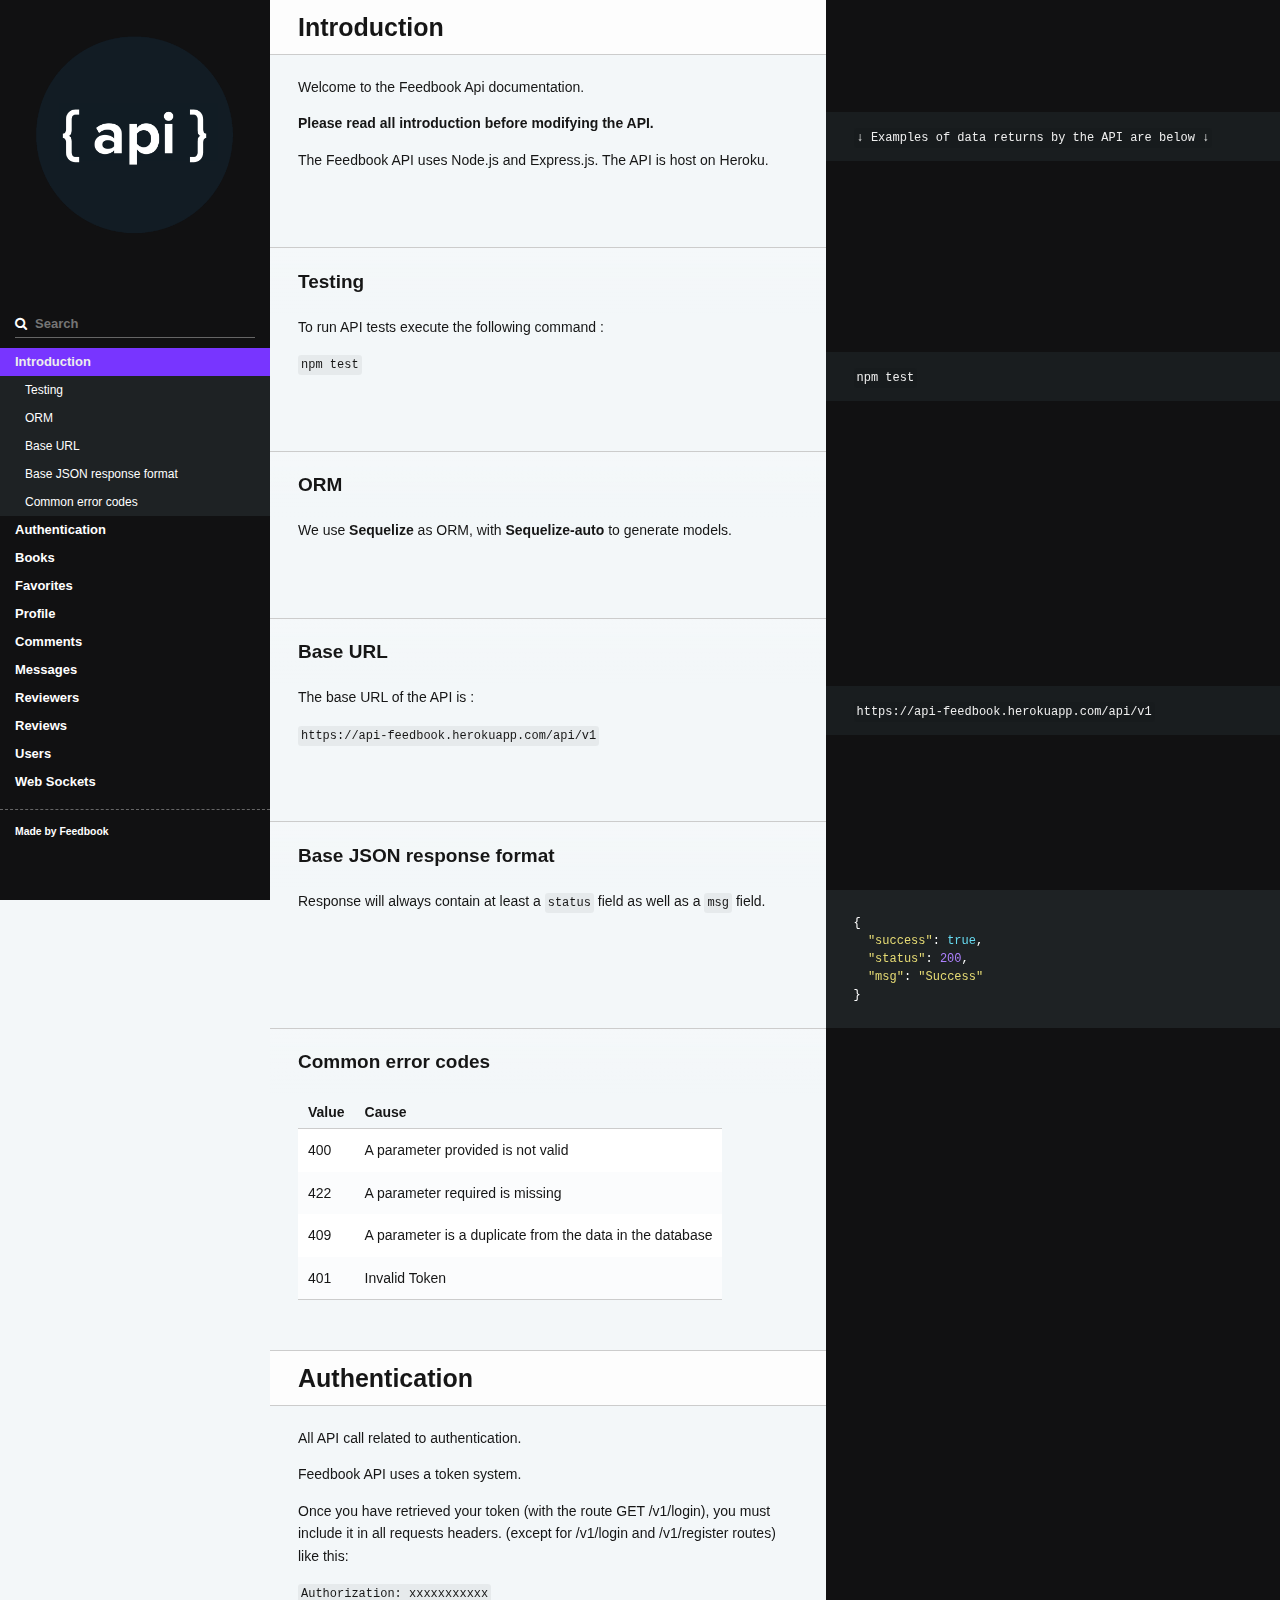
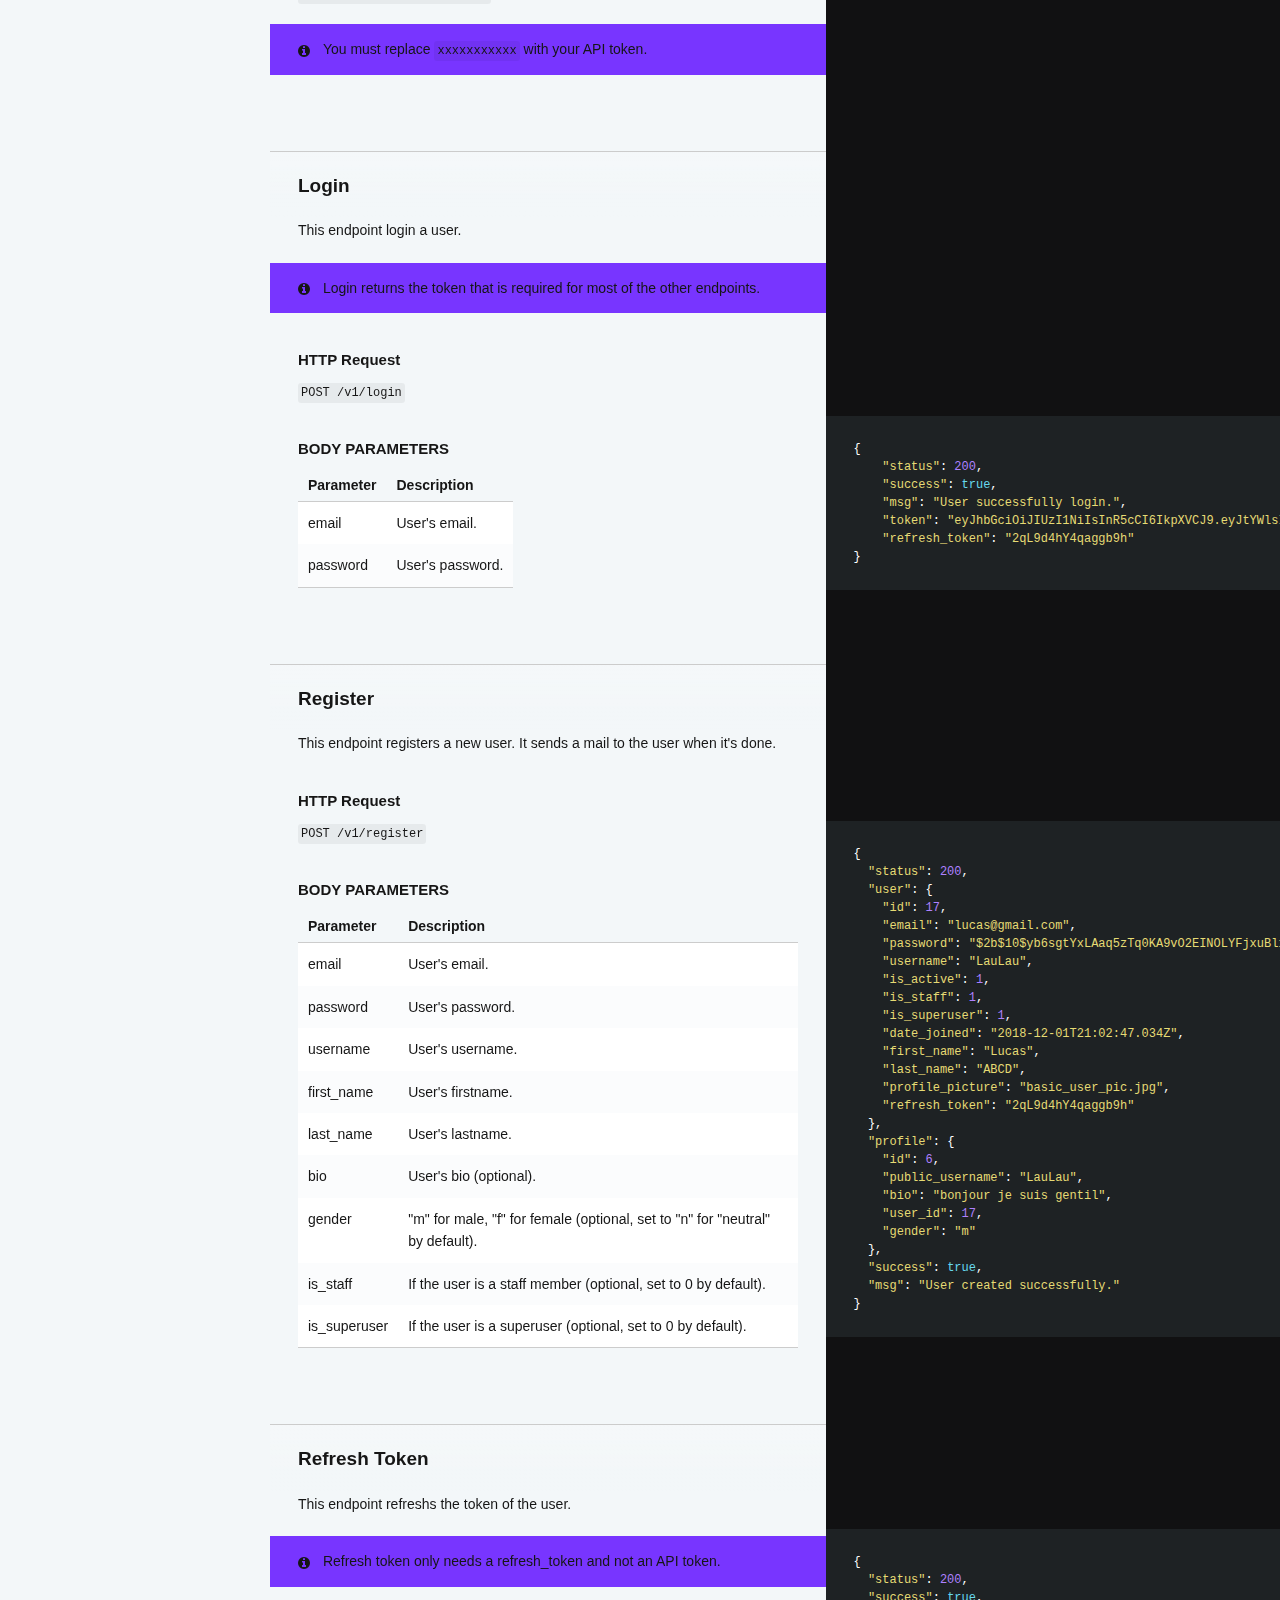
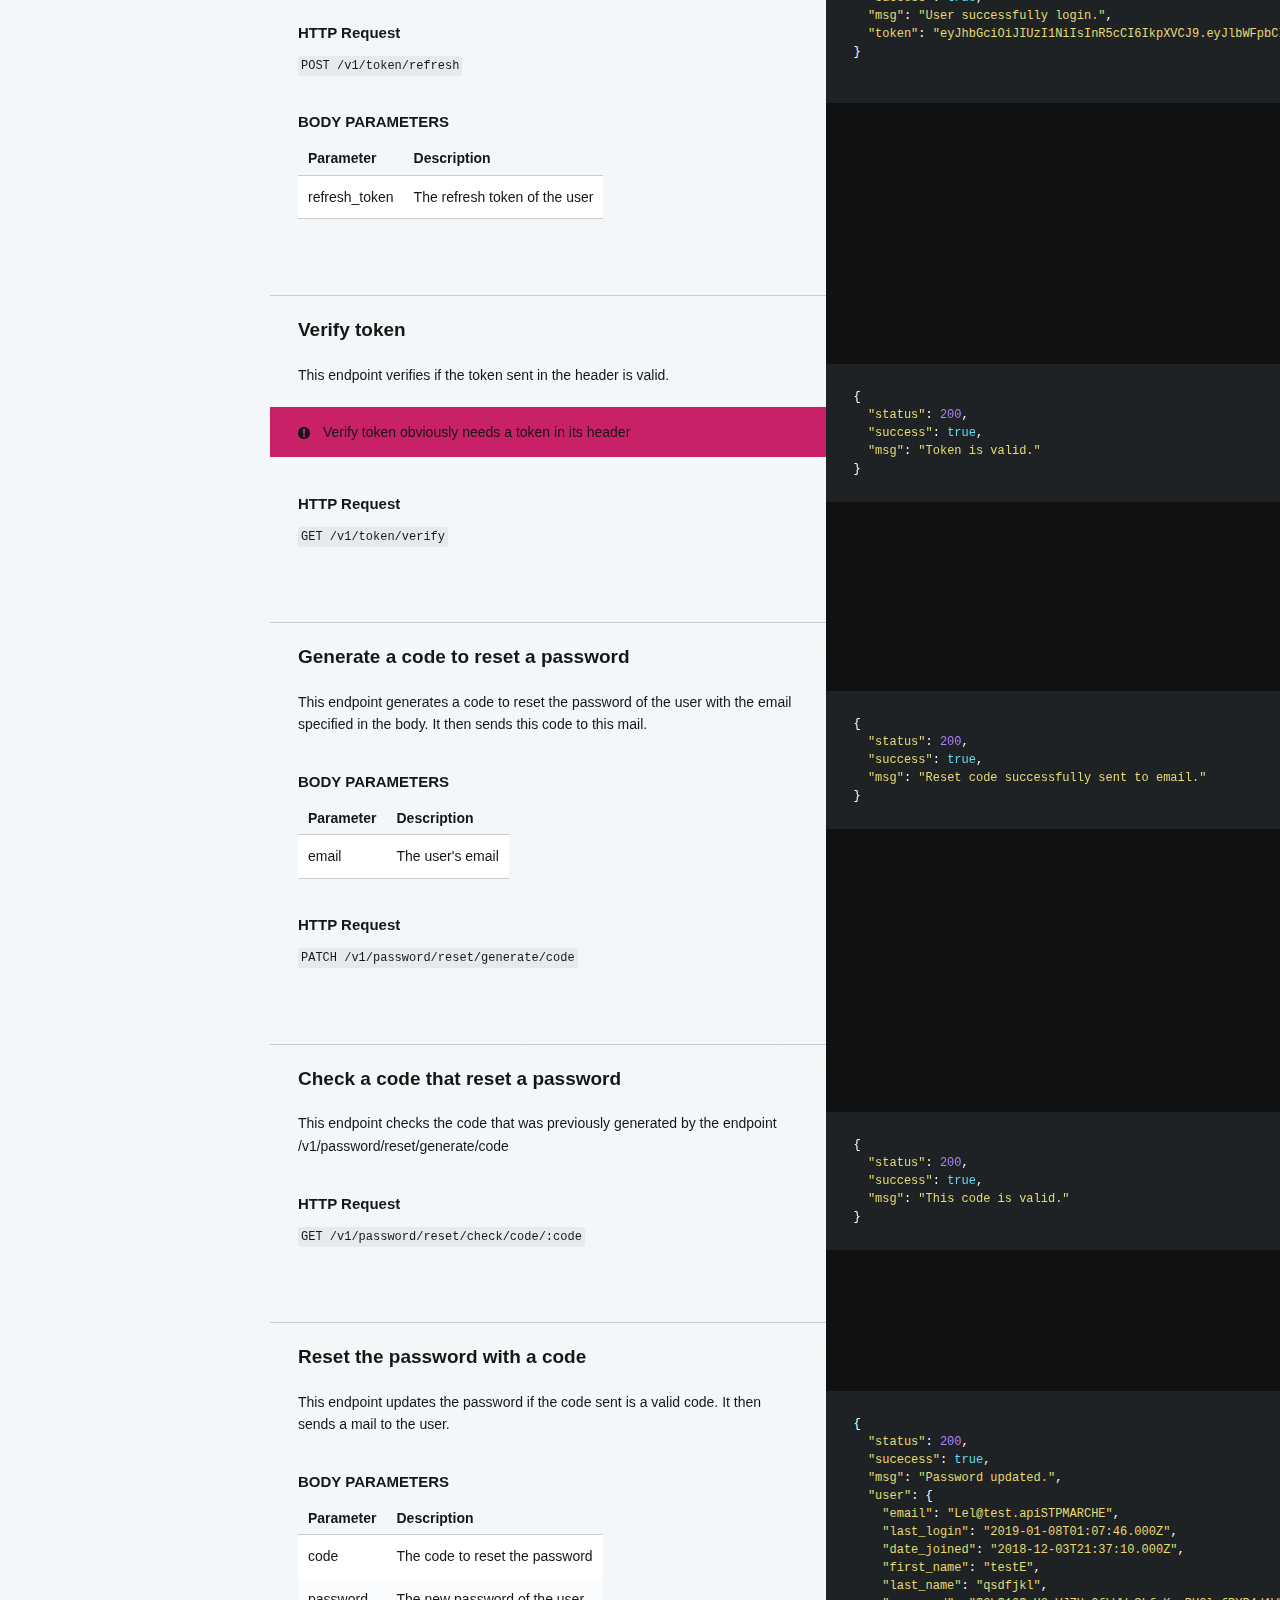
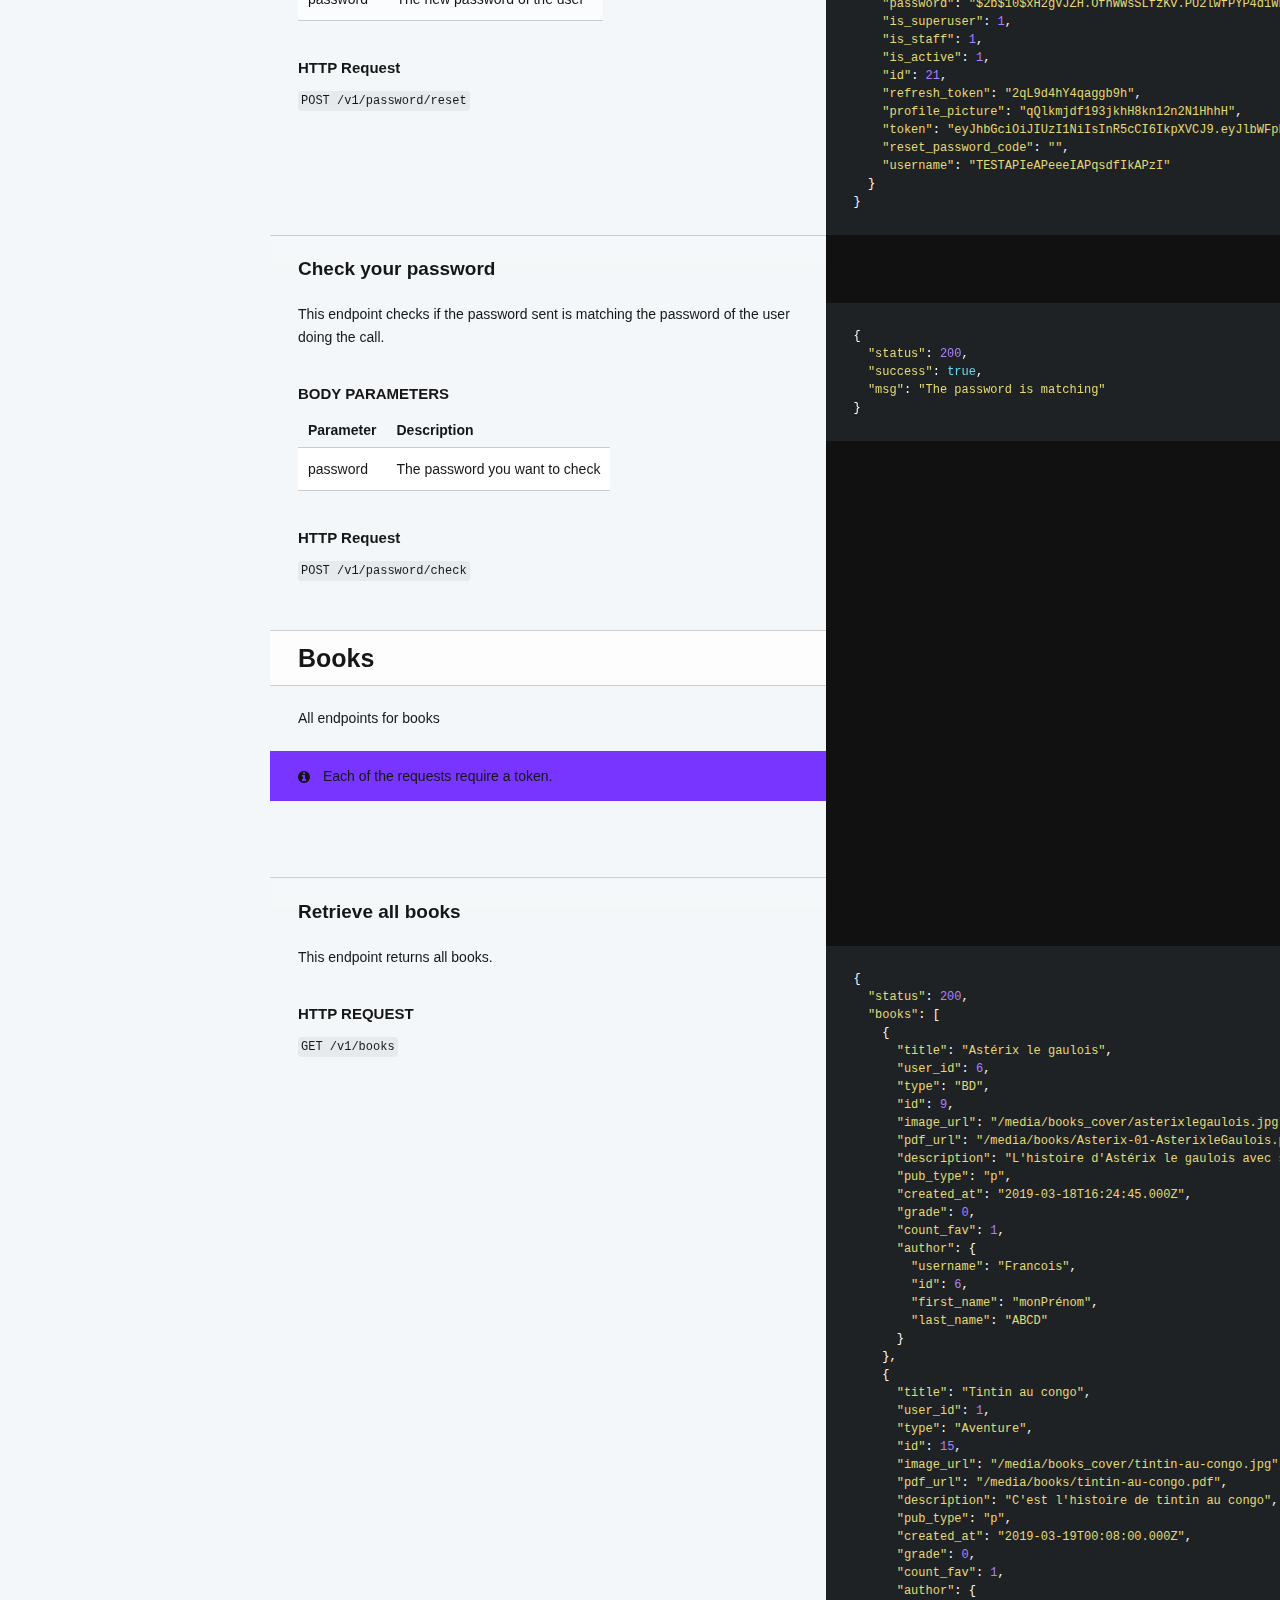
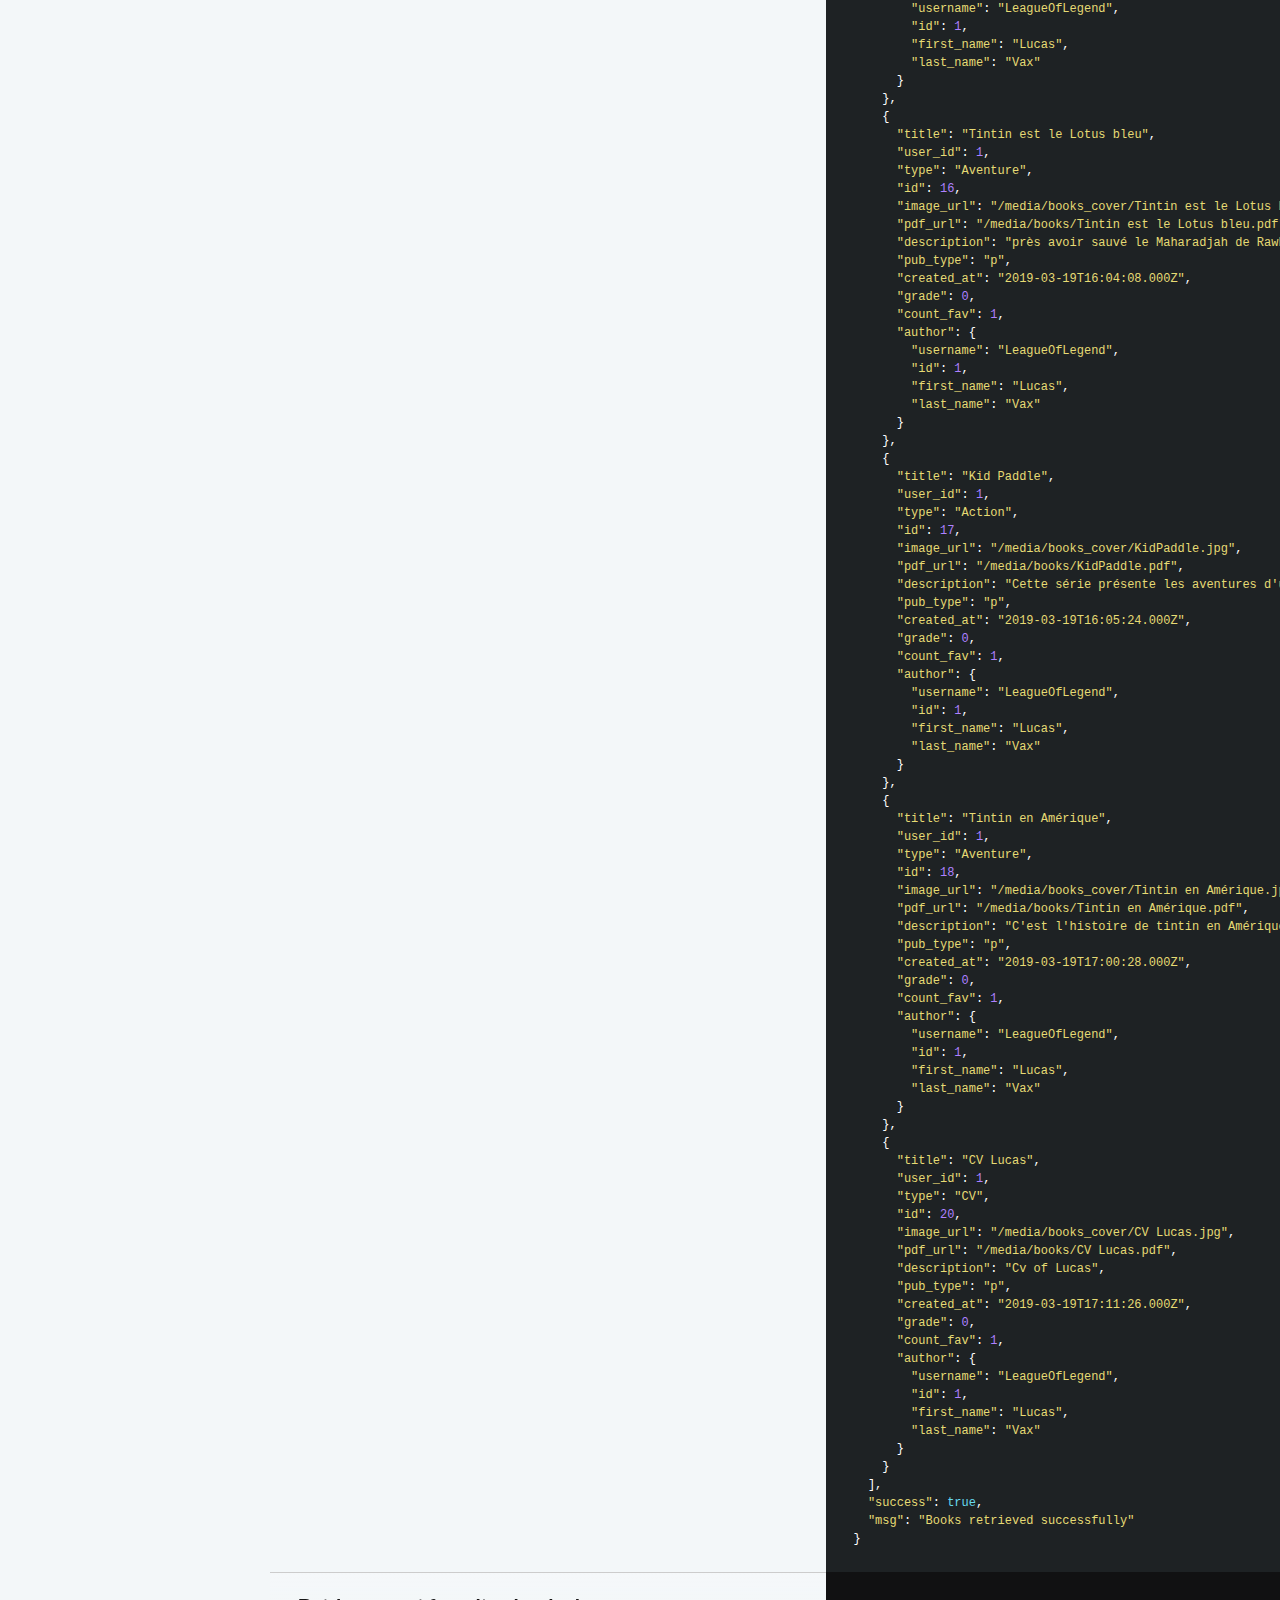
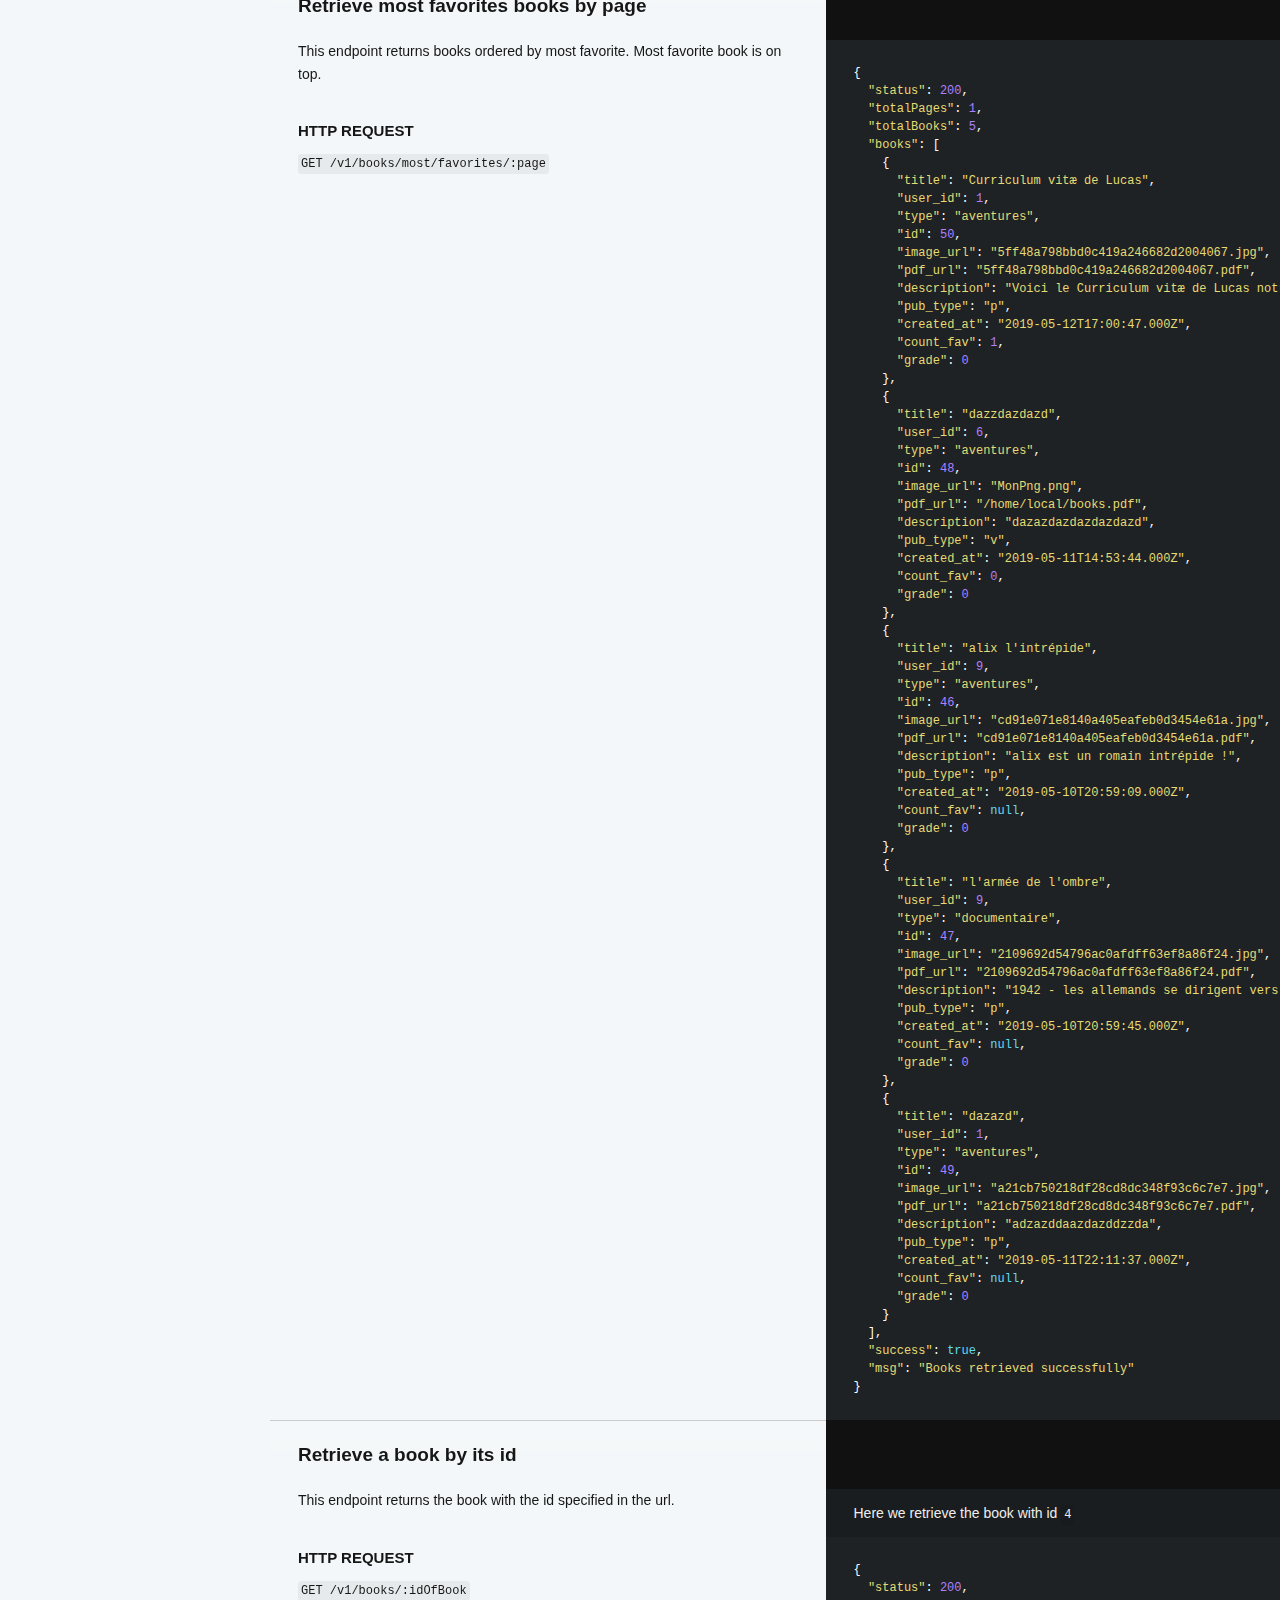
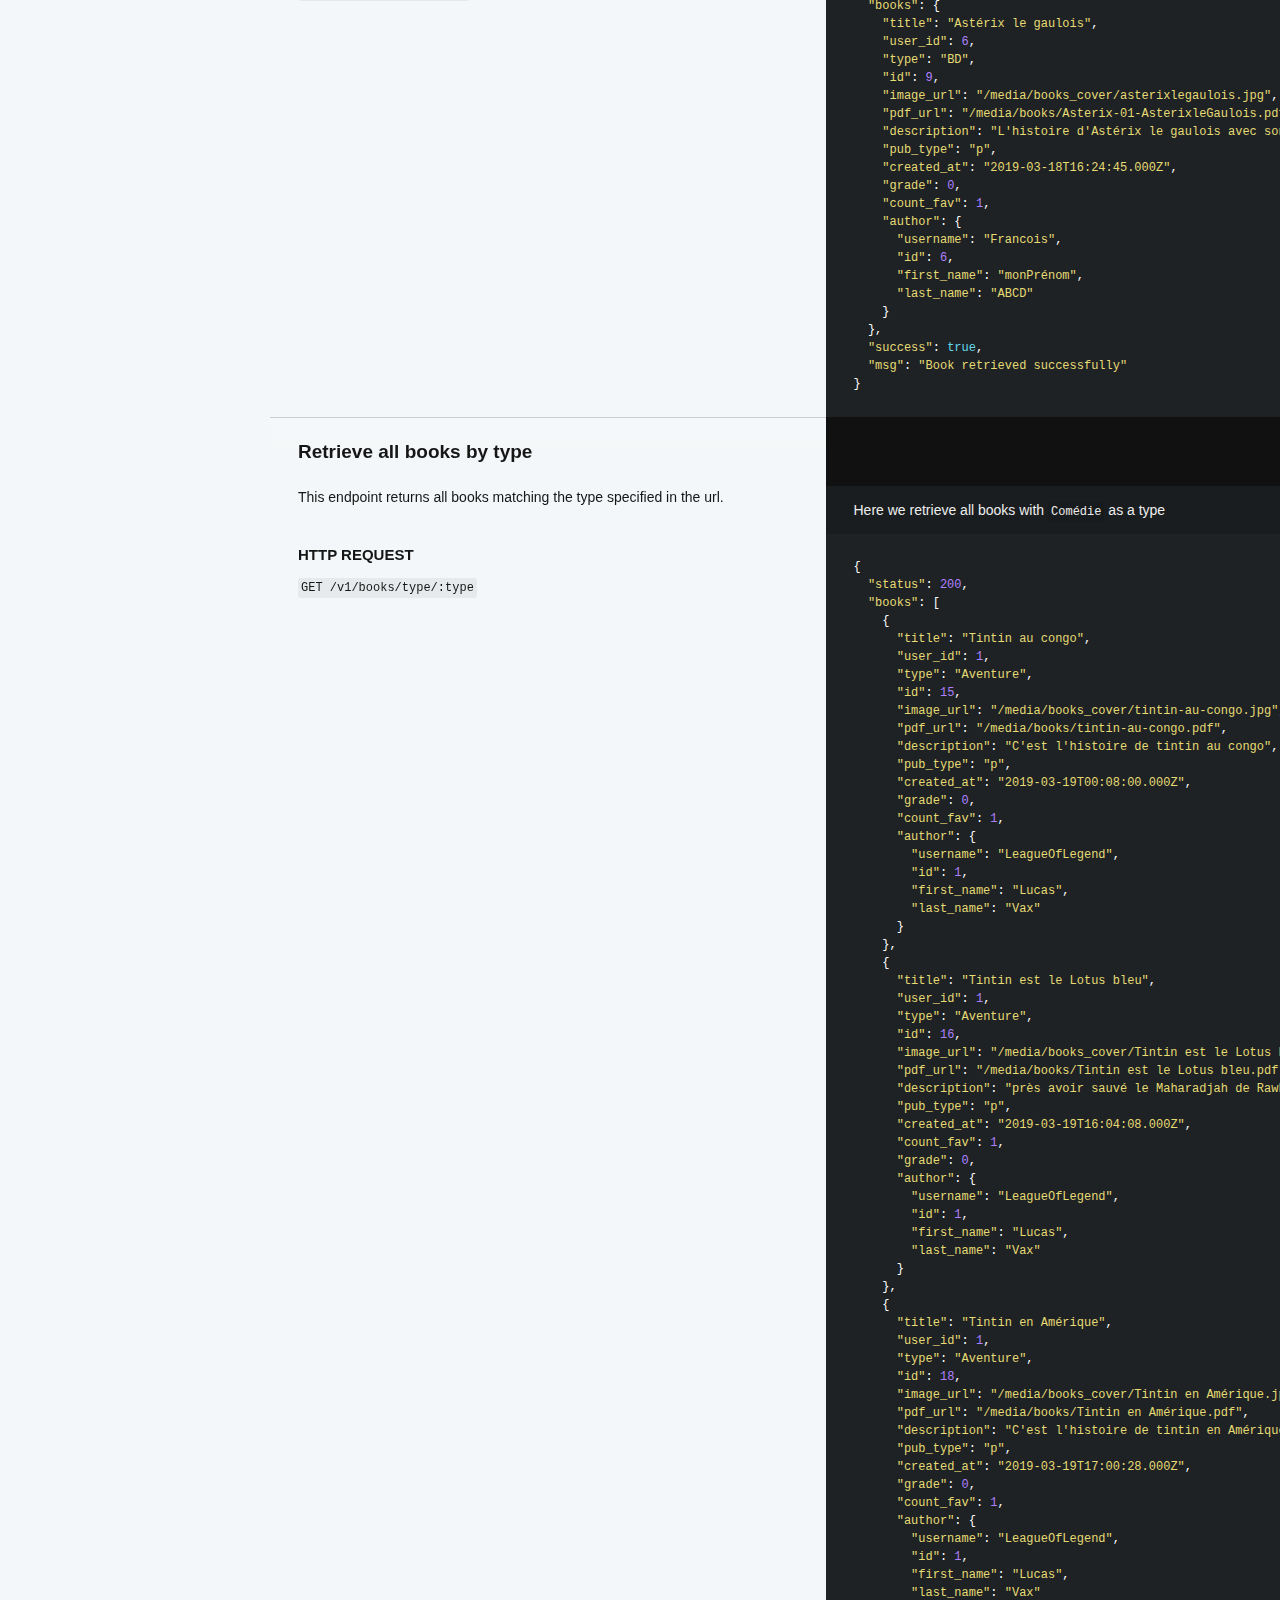
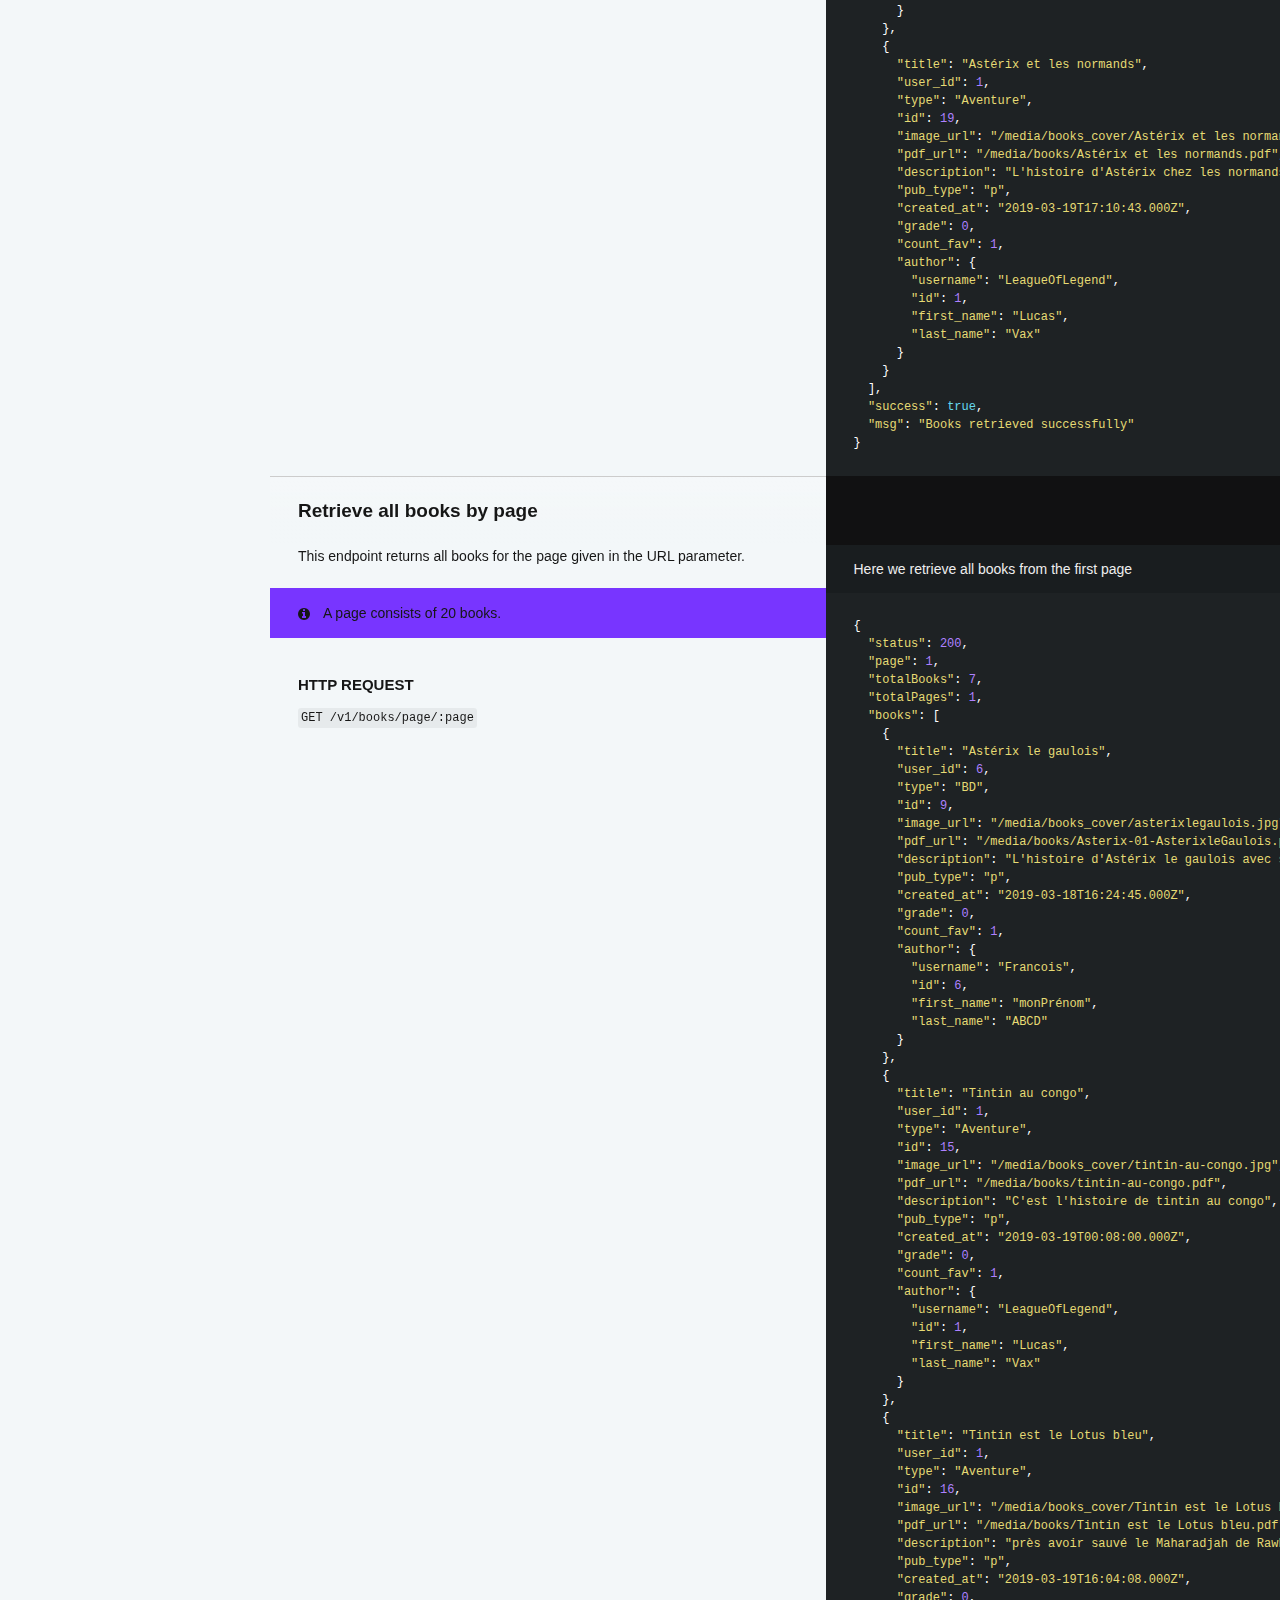
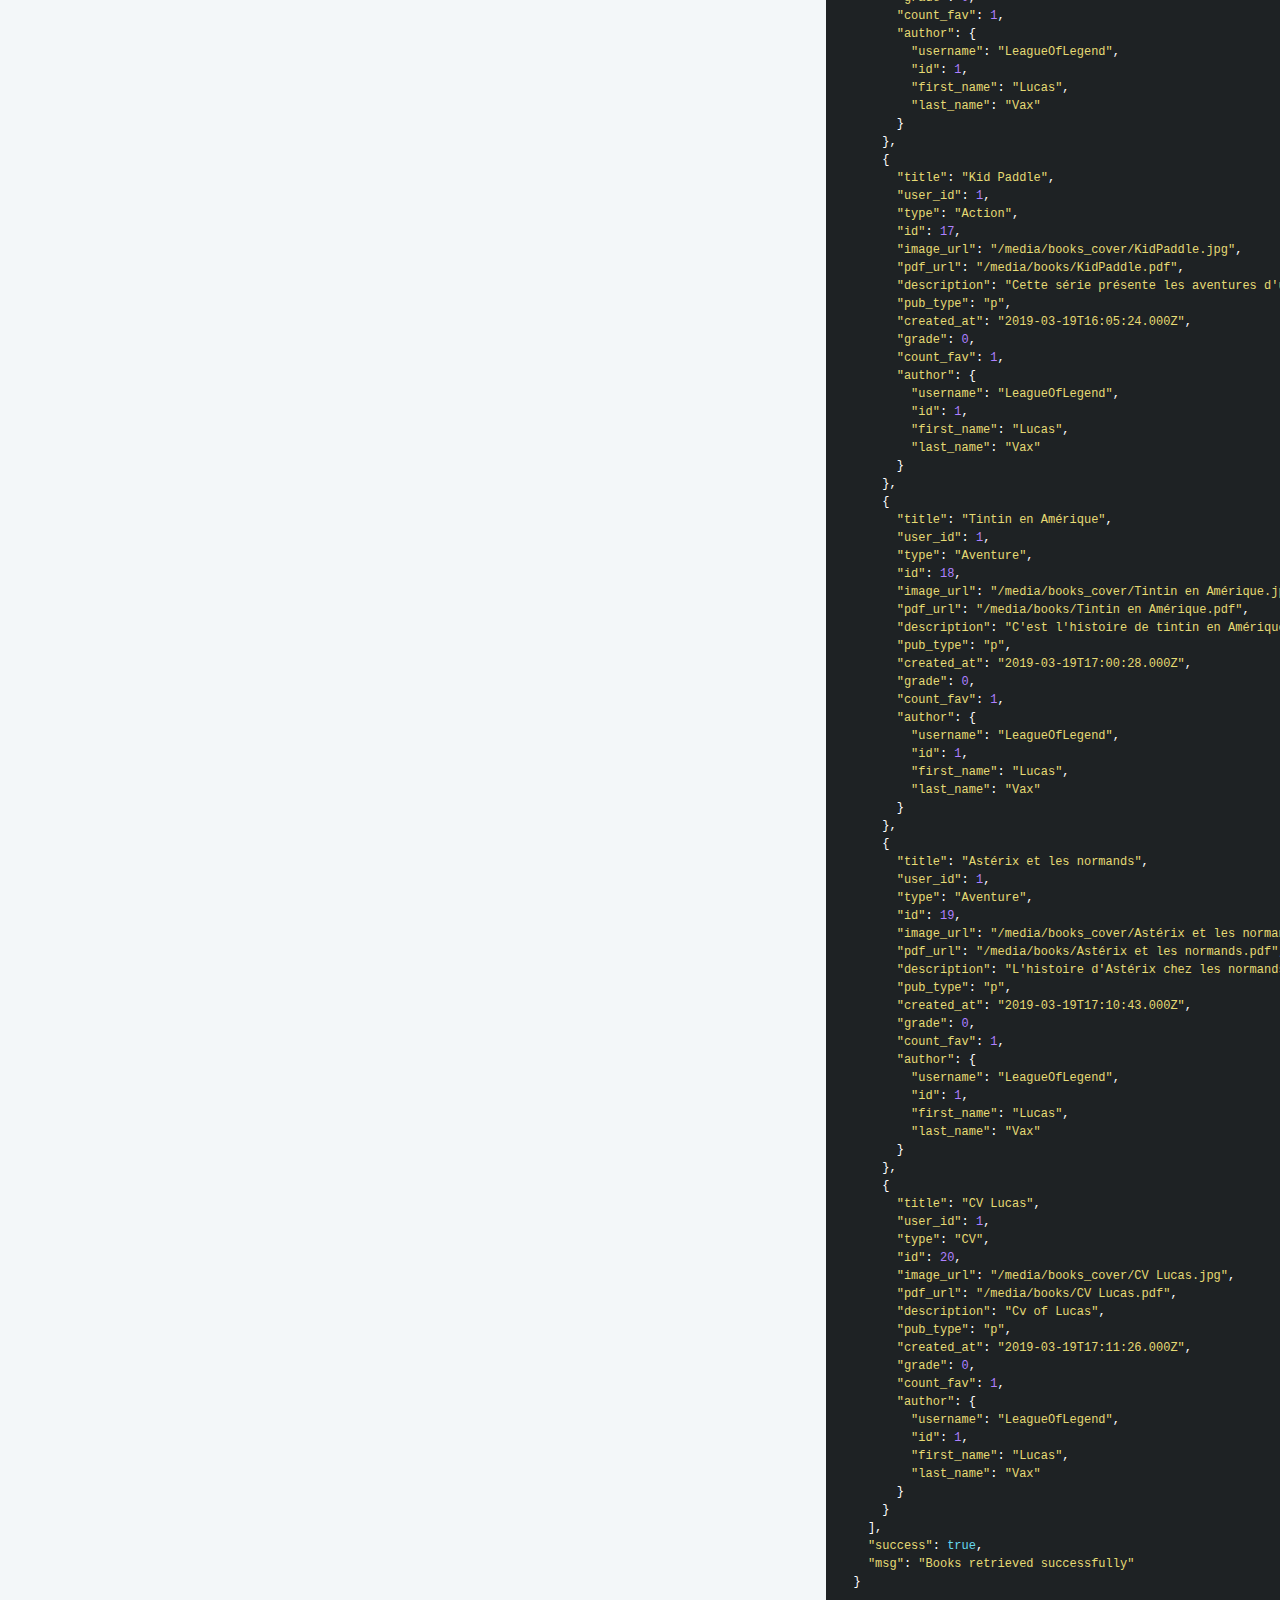
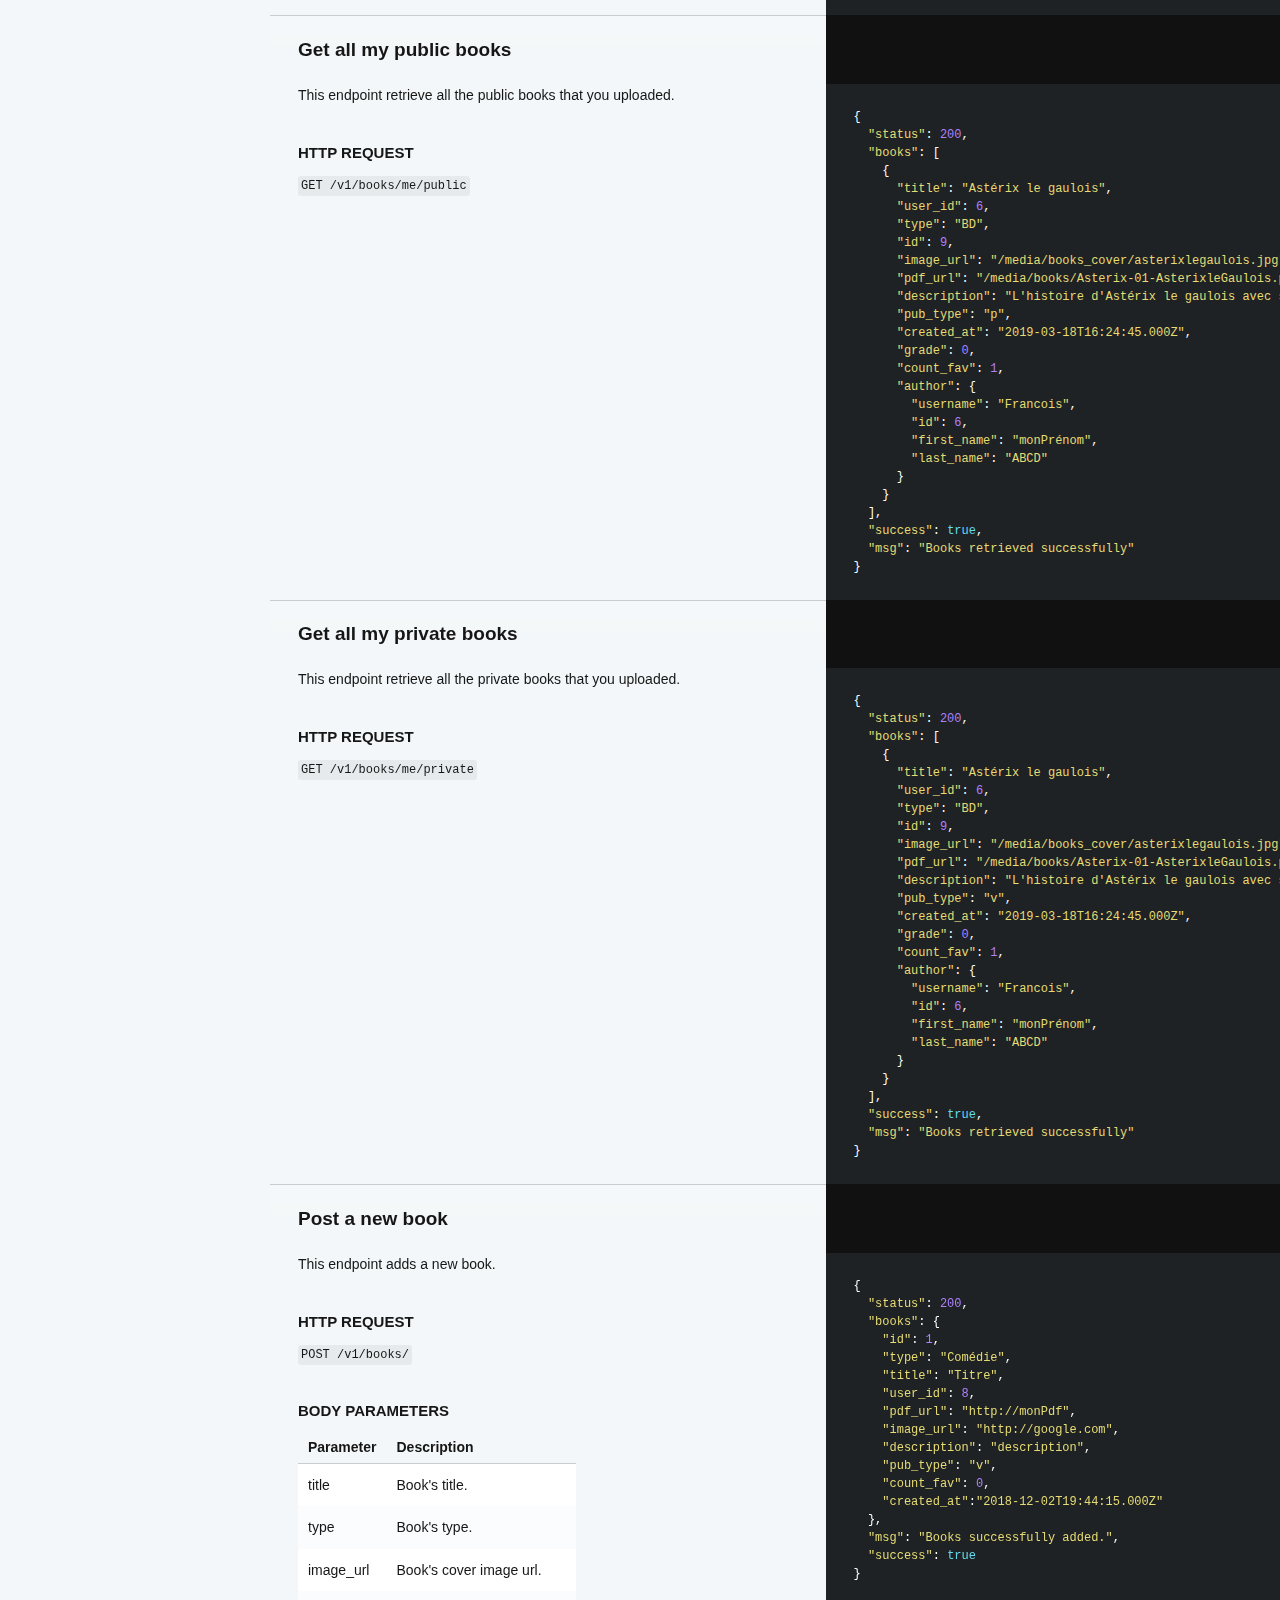
==== commit 0f97b8d7: "add web sockets file" ====
--- a/index.html
+++ b/index.html
@@ -304,6 +304,12 @@
                   <li>
                     <a href="#update-a-book" class="toc-h2 toc-link" data-title="update-a-book">Update a book</a>
                   </li>
+                  <li>
+                    <a href="#retrieve-pending-books" class="toc-h2 toc-link" data-title="retrieve-pending-books">Retrieve pending books</a>
+                  </li>
+                  <li>
+                    <a href="#accept-a-book-that-is-pending" class="toc-h2 toc-link" data-title="accept-a-book-that-is-pending">Accept a book that is pending</a>
+                  </li>
               </ul>
           </li>
           <li>
@@ -485,6 +491,26 @@
                   </li>
                   <li>
                     <a href="#get-a-user-by-its-id" class="toc-h2 toc-link" data-title="get-a-user-by-its-id">Get a user by its id</a>
+                  </li>
+                  <li>
+                    <a href="#delete-a-user-by-its-id" class="toc-h2 toc-link" data-title="delete-a-user-by-its-id">Delete a user by its id</a>
+                  </li>
+                  <li>
+                    <a href="#patch-a-user-by-its-id" class="toc-h2 toc-link" data-title="patch-a-user-by-its-id">Patch a user by its id</a>
+                  </li>
+              </ul>
+          </li>
+          <li>
+            <a href="#web-sockets" class="toc-h1 toc-link" data-title="web-sockets">Web Sockets</a>
+              <ul class="toc-list-h2">
+                  <li>
+                    <a href="#initializing-socket-io" class="toc-h2 toc-link" data-title="initializing-socket-io">Initializing socket.io</a>
+                  </li>
+                  <li>
+                    <a href="#using-the-socket" class="toc-h2 toc-link" data-title="using-the-socket">Using the socket</a>
+                  </li>
+                  <li>
+                    <a href="#list-of-events" class="toc-h2 toc-link" data-title="list-of-events">List of events</a>
                   </li>
               </ul>
           </li>
@@ -1415,7 +1441,7 @@
 </span></code></pre>
 <p>This endpoint deletes the book with the id specified in the URL.</p>
 <h3 id='http-request-17'>HTTP REQUEST</h3>
-<p><code>DELETE /v1/books/:from/:to</code></p>
+<p><code>DELETE /v1/books/:id</code></p>
 <h2 id='get-all-books-between-a-time-range'>Get all books between a time range</h2>
 <blockquote>
 <p>Here we retrieve all books between <code>11/01/2018</code> and <code>12/03/2018</code></p>
@@ -1689,6 +1715,100 @@
 <td>The new URL of the cover image (optional)</td>
 </tr>
 </tbody></table>
+<h2 id='retrieve-pending-books'>Retrieve pending books</h2><pre class="highlight json tab-json"><code><span class="p">{</span><span class="w">
+  </span><span class="s2">"status"</span><span class="p">:</span><span class="w"> </span><span class="mi">200</span><span class="p">,</span><span class="w">
+  </span><span class="s2">"books"</span><span class="p">:</span><span class="w"> </span><span class="p">[</span><span class="w">
+    </span><span class="p">{</span><span class="w">
+      </span><span class="s2">"title"</span><span class="p">:</span><span class="w"> </span><span class="s2">"Présentation d'Altran"</span><span class="p">,</span><span class="w">
+      </span><span class="s2">"user_id"</span><span class="p">:</span><span class="w"> </span><span class="mi">1</span><span class="p">,</span><span class="w">
+      </span><span class="s2">"type"</span><span class="p">:</span><span class="w"> </span><span class="s2">"Biographie et Autobiographie"</span><span class="p">,</span><span class="w">
+      </span><span class="s2">"id"</span><span class="p">:</span><span class="w"> </span><span class="mi">119</span><span class="p">,</span><span class="w">
+      </span><span class="s2">"image_url"</span><span class="p">:</span><span class="w"> </span><span class="s2">"53473bb0eb3e32926bdf77eec7696fb9.jpg"</span><span class="p">,</span><span class="w">
+      </span><span class="s2">"pdf_url"</span><span class="p">:</span><span class="w"> </span><span class="s2">"53473bb0eb3e32926bdf77eec7696fb9.pdf"</span><span class="p">,</span><span class="w">
+      </span><span class="s2">"description"</span><span class="p">:</span><span class="w"> </span><span class="s2">"Voici la présentation de la société Altran"</span><span class="p">,</span><span class="w">
+      </span><span class="s2">"pub_type"</span><span class="p">:</span><span class="w"> </span><span class="s2">"p"</span><span class="p">,</span><span class="w">
+      </span><span class="s2">"created_at"</span><span class="p">:</span><span class="w"> </span><span class="s2">"2019-06-03T20:34:10.000Z"</span><span class="p">,</span><span class="w">
+      </span><span class="s2">"count_fav"</span><span class="p">:</span><span class="w"> </span><span class="mi">1</span><span class="p">,</span><span class="w">
+      </span><span class="s2">"accepted"</span><span class="p">:</span><span class="w"> </span><span class="mi">0</span><span class="p">,</span><span class="w">
+      </span><span class="s2">"grade"</span><span class="p">:</span><span class="w"> </span><span class="mi">0</span><span class="p">,</span><span class="w">
+      </span><span class="s2">"author"</span><span class="p">:</span><span class="w"> </span><span class="p">{</span><span class="w">
+        </span><span class="s2">"username"</span><span class="p">:</span><span class="w"> </span><span class="s2">"vaxela"</span><span class="p">,</span><span class="w">
+        </span><span class="s2">"id"</span><span class="p">:</span><span class="w"> </span><span class="mi">1</span><span class="p">,</span><span class="w">
+        </span><span class="s2">"first_name"</span><span class="p">:</span><span class="w"> </span><span class="s2">"Lucas"</span><span class="p">,</span><span class="w">
+        </span><span class="s2">"last_name"</span><span class="p">:</span><span class="w"> </span><span class="s2">"Vax"</span><span class="w">
+      </span><span class="p">}</span><span class="w">
+    </span><span class="p">},</span><span class="w">
+    </span><span class="p">{</span><span class="w">
+      </span><span class="s2">"title"</span><span class="p">:</span><span class="w"> </span><span class="s2">"Fire And Blood"</span><span class="p">,</span><span class="w">
+      </span><span class="s2">"user_id"</span><span class="p">:</span><span class="w"> </span><span class="mi">26</span><span class="p">,</span><span class="w">
+      </span><span class="s2">"type"</span><span class="p">:</span><span class="w"> </span><span class="s2">"Heroic Fantasy"</span><span class="p">,</span><span class="w">
+      </span><span class="s2">"id"</span><span class="p">:</span><span class="w"> </span><span class="mi">120</span><span class="p">,</span><span class="w">
+      </span><span class="s2">"image_url"</span><span class="p">:</span><span class="w"> </span><span class="s2">"f506459317d30b35c94dcf6826621b9e.jpg"</span><span class="p">,</span><span class="w">
+      </span><span class="s2">"pdf_url"</span><span class="p">:</span><span class="w"> </span><span class="s2">"f506459317d30b35c94dcf6826621b9e.pdf"</span><span class="p">,</span><span class="w">
+      </span><span class="s2">"description"</span><span class="p">:</span><span class="w"> </span><span class="s2">"Aventures dans l'univers de Game of Thrones"</span><span class="p">,</span><span class="w">
+      </span><span class="s2">"pub_type"</span><span class="p">:</span><span class="w"> </span><span class="s2">"p"</span><span class="p">,</span><span class="w">
+      </span><span class="s2">"created_at"</span><span class="p">:</span><span class="w"> </span><span class="s2">"2019-07-04T13:52:49.000Z"</span><span class="p">,</span><span class="w">
+      </span><span class="s2">"count_fav"</span><span class="p">:</span><span class="w"> </span><span class="mi">0</span><span class="p">,</span><span class="w">
+      </span><span class="s2">"accepted"</span><span class="p">:</span><span class="w"> </span><span class="mi">0</span><span class="p">,</span><span class="w">
+      </span><span class="s2">"grade"</span><span class="p">:</span><span class="w"> </span><span class="mi">0</span><span class="p">,</span><span class="w">
+      </span><span class="s2">"author"</span><span class="p">:</span><span class="w"> </span><span class="p">{</span><span class="w">
+        </span><span class="s2">"username"</span><span class="p">:</span><span class="w"> </span><span class="s2">"DidierFR"</span><span class="p">,</span><span class="w">
+        </span><span class="s2">"id"</span><span class="p">:</span><span class="w"> </span><span class="mi">26</span><span class="p">,</span><span class="w">
+        </span><span class="s2">"first_name"</span><span class="p">:</span><span class="w"> </span><span class="s2">"Didier"</span><span class="p">,</span><span class="w">
+        </span><span class="s2">"last_name"</span><span class="p">:</span><span class="w"> </span><span class="s2">"Tointoin"</span><span class="w">
+      </span><span class="p">}</span><span class="w">
+    </span><span class="p">},</span><span class="w">
+    </span><span class="p">{</span><span class="w">
+      </span><span class="s2">"title"</span><span class="p">:</span><span class="w"> </span><span class="s2">"FeedTest"</span><span class="p">,</span><span class="w">
+      </span><span class="s2">"user_id"</span><span class="p">:</span><span class="w"> </span><span class="mi">27</span><span class="p">,</span><span class="w">
+      </span><span class="s2">"type"</span><span class="p">:</span><span class="w"> </span><span class="s2">"Carnet de Voyages"</span><span class="p">,</span><span class="w">
+      </span><span class="s2">"id"</span><span class="p">:</span><span class="w"> </span><span class="mi">121</span><span class="p">,</span><span class="w">
+      </span><span class="s2">"image_url"</span><span class="p">:</span><span class="w"> </span><span class="s2">"d885347ba67c30587d42b4fd30dd52fe.jpg"</span><span class="p">,</span><span class="w">
+      </span><span class="s2">"pdf_url"</span><span class="p">:</span><span class="w"> </span><span class="s2">"d885347ba67c30587d42b4fd30dd52fe.pdf"</span><span class="p">,</span><span class="w">
+      </span><span class="s2">"description"</span><span class="p">:</span><span class="w"> </span><span class="s2">"adad"</span><span class="p">,</span><span class="w">
+      </span><span class="s2">"pub_type"</span><span class="p">:</span><span class="w"> </span><span class="s2">"p"</span><span class="p">,</span><span class="w">
+      </span><span class="s2">"created_at"</span><span class="p">:</span><span class="w"> </span><span class="s2">"2019-07-04T14:26:19.000Z"</span><span class="p">,</span><span class="w">
+      </span><span class="s2">"count_fav"</span><span class="p">:</span><span class="w"> </span><span class="mi">0</span><span class="p">,</span><span class="w">
+      </span><span class="s2">"accepted"</span><span class="p">:</span><span class="w"> </span><span class="mi">0</span><span class="p">,</span><span class="w">
+      </span><span class="s2">"grade"</span><span class="p">:</span><span class="w"> </span><span class="mi">0</span><span class="p">,</span><span class="w">
+      </span><span class="s2">"author"</span><span class="p">:</span><span class="w"> </span><span class="p">{</span><span class="w">
+        </span><span class="s2">"username"</span><span class="p">:</span><span class="w"> </span><span class="s2">"ShepardFR"</span><span class="p">,</span><span class="w">
+        </span><span class="s2">"id"</span><span class="p">:</span><span class="w"> </span><span class="mi">27</span><span class="p">,</span><span class="w">
+        </span><span class="s2">"first_name"</span><span class="p">:</span><span class="w"> </span><span class="s2">"Rémi"</span><span class="p">,</span><span class="w">
+        </span><span class="s2">"last_name"</span><span class="p">:</span><span class="w"> </span><span class="s2">"Cichy"</span><span class="w">
+      </span><span class="p">}</span><span class="w">
+    </span><span class="p">}</span><span class="w">
+  </span><span class="p">],</span><span class="w">
+  </span><span class="s2">"success"</span><span class="p">:</span><span class="w"> </span><span class="kc">true</span><span class="p">,</span><span class="w">
+  </span><span class="s2">"msg"</span><span class="p">:</span><span class="w"> </span><span class="s2">"Books retrieved successfully"</span><span class="w">
+</span><span class="p">}</span><span class="w">
+</span></code></pre>
+<p>This endpoint retrieves all pending books.</p>
+<h3 id='http-request-21'>HTTP REQUEST</h3>
+<p><code>GET /v1/books/pending</code></p>
+<h2 id='accept-a-book-that-is-pending'>Accept a book that is pending</h2><pre class="highlight json tab-json"><code><span class="p">{</span><span class="w">
+   </span><span class="s2">"status"</span><span class="p">:</span><span class="w"> </span><span class="mi">200</span><span class="p">,</span><span class="w">
+   </span><span class="s2">"book"</span><span class="p">:</span><span class="w"> </span><span class="p">{</span><span class="w">
+     </span><span class="s2">"title"</span><span class="p">:</span><span class="w"> </span><span class="s2">"FeedTest"</span><span class="p">,</span><span class="w">
+     </span><span class="s2">"user_id"</span><span class="p">:</span><span class="w"> </span><span class="mi">27</span><span class="p">,</span><span class="w">
+     </span><span class="s2">"type"</span><span class="p">:</span><span class="w"> </span><span class="s2">"Carnet de Voyages"</span><span class="p">,</span><span class="w">
+     </span><span class="s2">"id"</span><span class="p">:</span><span class="w"> </span><span class="mi">121</span><span class="p">,</span><span class="w">
+     </span><span class="s2">"image_url"</span><span class="p">:</span><span class="w"> </span><span class="s2">"d885347ba67c30587d42b4fd30dd52fe.jpg"</span><span class="p">,</span><span class="w">
+     </span><span class="s2">"pdf_url"</span><span class="p">:</span><span class="w"> </span><span class="s2">"d885347ba67c30587d42b4fd30dd52fe.pdf"</span><span class="p">,</span><span class="w">
+     </span><span class="s2">"description"</span><span class="p">:</span><span class="w"> </span><span class="s2">"adad"</span><span class="p">,</span><span class="w">
+     </span><span class="s2">"pub_type"</span><span class="p">:</span><span class="w"> </span><span class="s2">"p"</span><span class="p">,</span><span class="w">
+     </span><span class="s2">"created_at"</span><span class="p">:</span><span class="w"> </span><span class="s2">"2019-07-04T14:26:19.000Z"</span><span class="p">,</span><span class="w">
+     </span><span class="s2">"count_fav"</span><span class="p">:</span><span class="w"> </span><span class="mi">0</span><span class="p">,</span><span class="w">
+     </span><span class="s2">"accepted"</span><span class="p">:</span><span class="w"> </span><span class="kc">true</span><span class="p">,</span><span class="w">
+     </span><span class="s2">"grade"</span><span class="p">:</span><span class="w"> </span><span class="mi">0</span><span class="w">
+   </span><span class="p">},</span><span class="w">
+   </span><span class="s2">"success"</span><span class="p">:</span><span class="w"> </span><span class="kc">true</span><span class="p">,</span><span class="w">
+   </span><span class="s2">"msg"</span><span class="p">:</span><span class="w"> </span><span class="s2">"Book accepted successfully."</span><span class="w">
+ </span><span class="p">}</span><span class="w">
+</span></code></pre>
+<p>This endpoint accepts a book that is pending.</p>
+<h3 id='http-request-22'>HTTP REQUEST</h3>
+<p><code>POST /v1/books/accept/:id</code></p>
 <h1 id='favorites'>Favorites</h1>
 <p>All endpoints for favorites</p>
 
@@ -1730,7 +1850,7 @@
 </span><span class="p">}</span><span class="w">
 </span></code></pre>
 <p>This endpoint returns all favorites of the user. Token is required in the header of the request.</p>
-<h3 id='http-request-21'>HTTP REQUEST</h3>
+<h3 id='http-request-23'>HTTP REQUEST</h3>
 <p><code>GET /v1/favorites/me/all</code></p>
 <h2 id='retrieve-your-favorites-by-page'>Retrieve your favorites by page</h2><pre class="highlight json tab-json"><code><span class="p">{</span><span class="w">
   </span><span class="s2">"status"</span><span class="p">:</span><span class="w"> </span><span class="mi">200</span><span class="p">,</span><span class="w">
@@ -1769,7 +1889,7 @@
 </span><span class="p">}</span><span class="w">
 </span></code></pre>
 <p>This endpoint returns all favorites of the user, by page. Token is required in the header of the request.</p>
-<h3 id='http-request-22'>HTTP REQUEST</h3>
+<h3 id='http-request-24'>HTTP REQUEST</h3>
 <p><code>GET /v1/favorites/me/all/:page</code></p>
 
 <aside class="warning">
@@ -1790,7 +1910,7 @@
 </span><span class="p">}</span><span class="w">
 </span></code></pre>
 <p>This endpoint adds the book with the id in the URL to favorite.</p>
-<h3 id='http-request-23'>HTTP Request</h3>
+<h3 id='http-request-25'>HTTP Request</h3>
 <p><code>POST /v1/favorites/:idOfBook</code></p>
 <h2 id='delete-a-favorite'>Delete a favorite</h2><pre class="highlight json tab-json"><code><span class="p">{</span><span class="w">
   </span><span class="s2">"status"</span><span class="p">:</span><span class="w"> </span><span class="mi">200</span><span class="p">,</span><span class="w">
@@ -1799,7 +1919,7 @@
 </span><span class="p">}</span><span class="w">
 </span></code></pre>
 <p>This endpoint delete a book from favorites for the user, with the id specified at the end of the url.</p>
-<h3 id='http-request-24'>HTTP Request</h3>
+<h3 id='http-request-26'>HTTP Request</h3>
 <p><code>DELETE /v1/favorites/:idOfBook</code></p>
 <h2 id='get-a-favorite-by-its-id'>Get a favorite by its id</h2><pre class="highlight json tab-json"><code><span class="p">{</span><span class="w">
   </span><span class="s2">"status"</span><span class="p">:</span><span class="w"> </span><span class="mi">200</span><span class="p">,</span><span class="w">
@@ -1834,7 +1954,7 @@
 </span><span class="p">}</span><span class="w">
 </span></code></pre>
 <p>This endpoint get a favorite by its id.</p>
-<h3 id='http-request-25'>HTTP REQUEST</h3>
+<h3 id='http-request-27'>HTTP REQUEST</h3>
 <p><code>GET /v1/favorites/:idOfFavorite</code></p>
 <h2 id='patch-a-favorite-change-it-to-private-public'>Patch a favorite (change it to private/public)</h2><pre class="highlight json tab-json"><code><span class="p">{</span><span class="w">
   </span><span class="s2">"status"</span><span class="p">:</span><span class="w"> </span><span class="mi">200</span><span class="p">,</span><span class="w">
@@ -1851,7 +1971,7 @@
 </span><span class="p">}</span><span class="w">
 </span></code></pre>
 <p>This endpoint patch a favorite.</p>
-<h3 id='http-request-26'>HTTP REQUEST</h3>
+<h3 id='http-request-28'>HTTP REQUEST</h3>
 <p><code>PATCH /v1/favorites/:idOfFavorite</code></p>
 <h3 id='body-parameters-9'>BODY PARAMETERS</h3>
 <table><thead>
@@ -1902,7 +2022,7 @@
 </span><span class="p">}</span><span class="w">
 </span></code></pre>
 <p>This endpoint get all your public favorites.</p>
-<h3 id='http-request-27'>HTTP REQUEST</h3>
+<h3 id='http-request-29'>HTTP REQUEST</h3>
 <p><code>GET /v1/favorites/me/public/:page</code></p>
 
 <aside class="warning">
@@ -1945,7 +2065,7 @@
 </span><span class="p">}</span><span class="w">
 </span></code></pre>
 <p>This endpoint get all your private favorites by page.</p>
-<h3 id='http-request-28'>HTTP REQUEST</h3>
+<h3 id='http-request-30'>HTTP REQUEST</h3>
 <p><code>GET /v1/favorites/me/private/:page</code></p>
 <h2 id='retrieve-a-favorite-with-an-id-of-a-book'>Retrieve a favorite with an id of a book</h2><pre class="highlight json tab-json"><code><span class="p">{</span><span class="w">
   </span><span class="s2">"status"</span><span class="p">:</span><span class="w"> </span><span class="mi">200</span><span class="p">,</span><span class="w">
@@ -1980,7 +2100,7 @@
 </span><span class="p">}</span><span class="w">
 </span></code></pre>
 <p>This endpoint get the favorite with the id of the book specified in the URL.</p>
-<h3 id='http-request-29'>HTTP REQUEST</h3>
+<h3 id='http-request-31'>HTTP REQUEST</h3>
 <p><code>GET /v1/favorites/books/:idOfBook</code></p>
 <h1 id='profile'>Profile</h1>
 <p>All endpoints for profiles.</p>
@@ -2018,7 +2138,7 @@
 </span><span class="p">}</span><span class="w">
 </span></code></pre>
 <p>This endpoint returns information of the user profile. </p>
-<h3 id='http-request-30'>HTTP REQUEST</h3>
+<h3 id='http-request-32'>HTTP REQUEST</h3>
 <p><code>GET /v1/profile/me</code></p>
 <h2 id='update-profile-information'>Update profile information</h2><pre class="highlight json tab-json"><code><span class="p">{</span><span class="w">
   </span><span class="s2">"status"</span><span class="p">:</span><span class="w"> </span><span class="mi">200</span><span class="p">,</span><span class="w">
@@ -2049,7 +2169,7 @@
 </span><span class="p">}</span><span class="w">
 </span></code></pre>
 <p>This endpoint updates informations of the user profile. </p>
-<h3 id='http-request-31'>HTTP REQUEST</h3>
+<h3 id='http-request-33'>HTTP REQUEST</h3>
 <p><code>PATCH /v1/profile/me</code></p>
 <h3 id='body-parameters-10'>BODY PARAMETERS</h3>
 <table><thead>
@@ -2112,7 +2232,7 @@
 </span><span class="p">}</span><span class="w">
 </span></code></pre>
 <p>This endpoint updates the password of the user.</p>
-<h3 id='http-request-32'>HTTP REQUEST</h3>
+<h3 id='http-request-34'>HTTP REQUEST</h3>
 <p><code>PATCH /v1/profile/password</code></p>
 <h3 id='body-parameters-11'>BODY PARAMETERS</h3>
 <table><thead>
@@ -2159,7 +2279,7 @@
 </span><span class="p">}</span><span class="w">
 </span></code></pre>
 <p>This endpoint updates the superuser status of the user by changing the variable &quot;is_superuser&quot;.</p>
-<h3 id='http-request-33'>HTTP REQUEST</h3>
+<h3 id='http-request-35'>HTTP REQUEST</h3>
 <p><code>PATCH /v1/profile/superuser</code></p>
 <h3 id='body-parameters-12'>BODY PARAMETERS</h3>
 <table><thead>
@@ -2202,7 +2322,7 @@
 </span><span class="p">}</span><span class="w">
 </span></code></pre>
 <p>This endpoint changes the variable &quot;is_active&quot; of the user.</p>
-<h3 id='http-request-34'>HTTP REQUEST</h3>
+<h3 id='http-request-36'>HTTP REQUEST</h3>
 <p><code>PATCH /v1/profile/active</code></p>
 <h3 id='body-parameters-13'>BODY PARAMETERS</h3>
 <table><thead>
@@ -2243,7 +2363,7 @@
 <aside class="notice">
 This endpoint create a new token, that it returns on the JSON data.
 </aside>
-<h3 id='http-request-35'>HTTP REQUEST</h3>
+<h3 id='http-request-37'>HTTP REQUEST</h3>
 <p><code>PATCH /v1/profile/email</code></p>
 <h3 id='body-parameters-14'>BODY PARAMETERS</h3>
 <table><thead>
@@ -2286,7 +2406,7 @@
 </span><span class="p">}</span><span class="w">
 </span></code></pre>
 <p>This endpoint changes the variable &quot;is_staff&quot; of the user.</p>
-<h3 id='http-request-36'>HTTP REQUEST</h3>
+<h3 id='http-request-38'>HTTP REQUEST</h3>
 <p><code>PATCH /v1/profile/staff</code></p>
 <h3 id='body-parameters-15'>BODY PARAMETERS</h3>
 <table><thead>
@@ -2352,7 +2472,7 @@
 </span><span class="p">}</span><span class="w">
 </span></code></pre>
 <p>This endpoint returns all comments for a book, the id of the book must be specified at the end of the URL. Token is required in the header of the request.</p>
-<h3 id='http-request-37'>HTTP REQUEST</h3>
+<h3 id='http-request-39'>HTTP REQUEST</h3>
 <p><code>GET /v1/comments/books/:idOfBook/:page</code></p>
 <h2 id='retrieve-all-comments-of-a-user'>Retrieve all comments of a user</h2>
 <blockquote>
@@ -2381,7 +2501,7 @@
 </span><span class="p">}</span><span class="w">
 </span></code></pre>
 <p>This endpoint returns all comments of a user.</p>
-<h3 id='http-request-38'>HTTP REQUEST</h3>
+<h3 id='http-request-40'>HTTP REQUEST</h3>
 <p><code>GET /v1/comments/me</code></p>
 <h2 id='post-a-comment-on-a-book'>Post a comment on a book</h2><pre class="highlight json tab-json"><code><span class="p">{</span><span class="w">
   </span><span class="s2">"status"</span><span class="p">:</span><span class="w"> </span><span class="mi">200</span><span class="p">,</span><span class="w">
@@ -2397,7 +2517,7 @@
 </span><span class="p">}</span><span class="w">
 </span></code></pre>
 <p>This endpoint posts a new comment for a book. </p>
-<h3 id='http-request-39'>HTTP REQUEST</h3>
+<h3 id='http-request-41'>HTTP REQUEST</h3>
 <p><code>POST /v1/comments/</code></p>
 <h4 id='body-parameters-16'>BODY PARAMETERS</h4>
 <table><thead>
@@ -2433,7 +2553,7 @@
 </span><span class="p">}</span><span class="w">
 </span></code></pre>
 <p>This endpoint gets a comment by its id.</p>
-<h3 id='http-request-40'>HTTP REQUEST</h3>
+<h3 id='http-request-42'>HTTP REQUEST</h3>
 <p><code>GET /v1/comments/:idOfComment</code></p>
 <h2 id='delete-a-comment'>Delete a comment</h2><pre class="highlight json tab-json"><code><span class="p">{</span><span class="w">
     </span><span class="s2">"status"</span><span class="p">:</span><span class="w"> </span><span class="mi">200</span><span class="p">,</span><span class="w">
@@ -2442,7 +2562,7 @@
 </span><span class="p">}</span><span class="w">
 </span></code></pre>
 <p>This endpoint deletes the comment with the id specified at the end of the url.</p>
-<h3 id='http-request-41'>HTTP Request</h3>
+<h3 id='http-request-43'>HTTP Request</h3>
 <p><code>DELETE /v1/comments/:idOfComment</code></p>
 <h2 id='delete-all-comments-for-a-book'>Delete all comments for a book</h2><pre class="highlight json tab-json"><code><span class="p">{</span><span class="w">
     </span><span class="s2">"status"</span><span class="p">:</span><span class="w"> </span><span class="mi">200</span><span class="p">,</span><span class="w">
@@ -2451,7 +2571,7 @@
 </span><span class="p">}</span><span class="w">
 </span></code></pre>
 <p>This endpoint deletes all comments for the book with the id specified at the end of the url.</p>
-<h3 id='http-request-42'>HTTP Request</h3>
+<h3 id='http-request-44'>HTTP Request</h3>
 <p><code>DELETE /v1/comments/books/:idOfBook</code></p>
 <h2 id='update-a-comment'>Update a comment</h2><pre class="highlight json tab-json"><code><span class="p">{</span><span class="w">
     </span><span class="s2">"status"</span><span class="p">:</span><span class="w"> </span><span class="mi">200</span><span class="p">,</span><span class="w">
@@ -2460,7 +2580,7 @@
 </span><span class="p">}</span><span class="w">
 </span></code></pre>
 <p>This endpoint updates the comment with the id specified at the end of the url.</p>
-<h3 id='http-request-43'>HTTP Request</h3>
+<h3 id='http-request-45'>HTTP Request</h3>
 <p><code>PATCH /v1/comments/:idOfComment</code></p>
 <h3 id='body-parameters-17'>BODY PARAMETERS</h3>
 <table><thead>
@@ -2494,7 +2614,7 @@
 </span><span class="p">}</span><span class="w">
 </span></code></pre>
 <p>This endpoint posts a new message.</p>
-<h3 id='http-request-44'>HTTP REQUEST</h3>
+<h3 id='http-request-46'>HTTP REQUEST</h3>
 <p><code>POST /v1/messages/</code></p>
 <h3 id='body-parameters-18'>BODY PARAMETERS</h3>
 <table><thead>
@@ -2602,7 +2722,7 @@
 </span><span class="p">}</span><span class="w">
 </span></code></pre>
 <p>This endpoint gets all the messages that you received.</p>
-<h3 id='http-request-45'>HTTP REQUEST</h3>
+<h3 id='http-request-47'>HTTP REQUEST</h3>
 <p><code>GET /v1/messages</code></p>
 <h2 id='get-all-users-that-you-have-a-conversation-with-by-page'>Get all users that you have a conversation with by page</h2><pre class="highlight json tab-json"><code><span class="p">{</span><span class="w">
   </span><span class="s2">"status"</span><span class="p">:</span><span class="w"> </span><span class="mi">200</span><span class="p">,</span><span class="w">
@@ -2667,7 +2787,7 @@
 </span><span class="p">}</span><span class="w">
 </span></code></pre>
 <p>This endpoint gets all the users that you have an open conversation with, and the last message sent in each conversations. The search is by page</p>
-<h3 id='http-request-46'>HTTP REQUEST</h3>
+<h3 id='http-request-48'>HTTP REQUEST</h3>
 <p><code>GET /v1/messages/conversations/:page</code></p>
 
 <aside class="warning">
@@ -2845,7 +2965,7 @@
 </span><span class="p">}</span><span class="w">
 </span></code></pre>
 <p>This endpoint gets all the the messages from the conversation with the user specified in the URL, by page.</p>
-<h3 id='http-request-47'>HTTP REQUEST</h3>
+<h3 id='http-request-49'>HTTP REQUEST</h3>
 <p><code>GET /v1/messages/conversations/:id/:page</code></p>
 
 <aside class="notice">
@@ -2866,7 +2986,7 @@
 </span><span class="p">}</span><span class="w">
 </span></code></pre>
 <p>This endpoint deletes all messages from the conversation with the user specified in the URL.</p>
-<h3 id='http-request-48'>HTTP REQUEST</h3>
+<h3 id='http-request-50'>HTTP REQUEST</h3>
 <p><code>DELETE /v1/messages/conversations/:id</code></p>
 <h2 id='remove-a-message'>Remove a message</h2><pre class="highlight json tab-json"><code><span class="p">{</span><span class="w">
   </span><span class="s2">"status"</span><span class="p">:</span><span class="w"> </span><span class="mi">200</span><span class="p">,</span><span class="w">
@@ -2875,7 +2995,7 @@
 </span><span class="p">}</span><span class="w">
 </span></code></pre>
 <p>This endpoint deletes the message with the id specified in the URL.</p>
-<h3 id='http-request-49'>HTTP REQUEST</h3>
+<h3 id='http-request-51'>HTTP REQUEST</h3>
 <p><code>DELETE /v1/messages/:id</code></p>
 <h1 id='reviewers'>Reviewers</h1>
 <p>All endpoints for managing the Reviewers. The Reviewers table in the database makes the association between a reviewer and an author. It contains 3 columns : reviewer_id, author_id and created_at.</p>
@@ -2980,7 +3100,7 @@
 </span><span class="p">}</span><span class="w">
 </span></code></pre>
 <p>This endpoint retrieves all reviewers teams.</p>
-<h3 id='http-request-50'>HTTP REQUEST</h3>
+<h3 id='http-request-52'>HTTP REQUEST</h3>
 <p><code>GET /v1/reviewers/teams</code></p>
 
 <aside class="notice">
@@ -3066,7 +3186,7 @@
 </span><span class="p">}</span><span class="w">
 </span></code></pre>
 <p>This endpoint retrieves all your reviewers teams.</p>
-<h3 id='http-request-51'>HTTP REQUEST</h3>
+<h3 id='http-request-53'>HTTP REQUEST</h3>
 <p><code>GET /v1/reviewers/teams/me</code></p>
 <h2 id='add-a-reviewer-to-your-team'>Add a reviewer to your team</h2><pre class="highlight json tab-json"><code><span class="p">{</span><span class="w">
   </span><span class="s2">"status"</span><span class="p">:</span><span class="w"> </span><span class="mi">200</span><span class="p">,</span><span class="w">
@@ -3085,7 +3205,7 @@
 <aside class="warning">
 Only ONE parameter is required to identify the reviewer (EMAIL, USERNAME OR ID).
 </aside>
-<h3 id='http-request-52'>HTTP REQUEST</h3>
+<h3 id='http-request-54'>HTTP REQUEST</h3>
 <p><code>POST /v1/reviewers</code></p>
 <h3 id='body-parameters-19'>BODY PARAMETERS</h3>
 <table><thead>
@@ -3152,7 +3272,7 @@
 </span><span class="p">}</span><span class="w">
 </span></code></pre>
 <p>This endpoints returns all your reviewers as an author.</p>
-<h3 id='http-request-53'>HTTP REQUEST</h3>
+<h3 id='http-request-55'>HTTP REQUEST</h3>
 <p><code>GET /v1/reviewers/author</code></p>
 <h2 id='get-all-the-authors-that-you-are-a-reviewer-of'>Get all the authors that you are a reviewer of</h2><pre class="highlight json tab-json"><code><span class="p">{</span><span class="w">
   </span><span class="s2">"status"</span><span class="p">:</span><span class="w"> </span><span class="mi">200</span><span class="p">,</span><span class="w">
@@ -3199,7 +3319,7 @@
 </span><span class="p">}</span><span class="w">
 </span></code></pre>
 <p>This endpoint returns all the authors that you are a reviewer of.</p>
-<h3 id='http-request-54'>HTTP REQUEST</h3>
+<h3 id='http-request-56'>HTTP REQUEST</h3>
 <p><code>GET /v1/reviewers/reviewing</code></p>
 <h2 id='create-a-request-to-become-a-reviewer'>Create a request to become a reviewer</h2><pre class="highlight json tab-json"><code><span class="p">{</span><span class="w">
   </span><span class="s2">"status"</span><span class="p">:</span><span class="w"> </span><span class="mi">200</span><span class="p">,</span><span class="w">
@@ -3213,7 +3333,7 @@
 </span><span class="p">}</span><span class="w">
 </span></code></pre>
 <p>This endpoint creates a request to become a reviewer of an author.</p>
-<h3 id='http-request-55'>HTTP REQUEST</h3>
+<h3 id='http-request-57'>HTTP REQUEST</h3>
 <p><code>POST /v1/reviewers/request</code></p>
 <h3 id='body-parameter'>BODY PARAMETER</h3>
 <table><thead>
@@ -3261,7 +3381,7 @@
 </span><span class="p">}</span><span class="w">
 </span></code></pre>
 <p>This endpoint returns all the pending requests to become one of your reviewer.</p>
-<h3 id='http-request-56'>HTTP REQUEST</h3>
+<h3 id='http-request-58'>HTTP REQUEST</h3>
 <p><code>GET /v1/reviewers/request/me</code></p>
 <h2 id='delete-a-reviewer'>Delete a reviewer</h2><pre class="highlight json tab-json"><code><span class="p">{</span><span class="w">
   </span><span class="s2">"status"</span><span class="p">:</span><span class="w"> </span><span class="mi">200</span><span class="p">,</span><span class="w">
@@ -3270,7 +3390,7 @@
 </span><span class="p">}</span><span class="w">
 </span></code></pre>
 <p>This endpoint deletes a reviewer.</p>
-<h3 id='http-request-57'>HTTP REQUEST</h3>
+<h3 id='http-request-59'>HTTP REQUEST</h3>
 <p><code>DELETE /v1/reviewers/:id</code></p>
 <h2 id='delete-a-reviewer-request'>Delete a reviewer request</h2><pre class="highlight json tab-json"><code><span class="p">{</span><span class="w">
   </span><span class="s2">"status"</span><span class="p">:</span><span class="w"> </span><span class="mi">200</span><span class="p">,</span><span class="w">
@@ -3279,7 +3399,7 @@
 </span><span class="p">}</span><span class="w">
 </span></code></pre>
 <p>This endpoint deletes a reviewer request. The author id is mandatory in the url.</p>
-<h3 id='http-request-58'>HTTP REQUEST</h3>
+<h3 id='http-request-60'>HTTP REQUEST</h3>
 <p><code>DELETE /v1/reviewers/request/:authorid</code></p>
 <h1 id='reviews'>Reviews</h1>
 <p>All endpoints for the reviews.</p>
@@ -3301,7 +3421,7 @@
 </span><span class="p">}</span><span class="w">
 </span></code></pre>
 <p>This endpoint create a review request for the book that has the id specified in the URL.</p>
-<h3 id='http-request-59'>HTTP REQUEST</h3>
+<h3 id='http-request-61'>HTTP REQUEST</h3>
 <p><code>POST /v1/reviews/request/:idOfBook</code></p>
 <h3 id='body-parameters-20'>BODY PARAMETERS</h3>
 <table><thead>
@@ -3356,7 +3476,7 @@
 </span><span class="p">}</span><span class="w">
 </span></code></pre>
 <p>This endpoint returns all the requests that you created.</p>
-<h3 id='http-request-60'>HTTP REQUEST</h3>
+<h3 id='http-request-62'>HTTP REQUEST</h3>
 <p><code>GET /v1/reviews/author/request</code></p>
 <h2 id='get-all-the-pending-requests-as-a-reviewer'>Get all the pending requests as a reviewer</h2><pre class="highlight json tab-json"><code><span class="p">{</span><span class="w">
   </span><span class="s2">"status"</span><span class="p">:</span><span class="w"> </span><span class="mi">200</span><span class="p">,</span><span class="w">
@@ -3439,7 +3559,7 @@
 </span><span class="p">}</span><span class="w">
 </span></code></pre>
 <p>This endpoint returns all the requests for reviews you can make.</p>
-<h3 id='http-request-61'>HTTP REQUEST</h3>
+<h3 id='http-request-63'>HTTP REQUEST</h3>
 <p><code>GET /v1/reviews/reviewer/request</code></p>
 <h2 id='post-a-review-as-a-reviewer'>Post a review as a reviewer</h2><pre class="highlight json tab-json"><code><span class="p">{</span><span class="w">
   </span><span class="s2">"status"</span><span class="p">:</span><span class="w"> </span><span class="mi">200</span><span class="p">,</span><span class="w">
@@ -3457,7 +3577,7 @@
 </span><span class="p">}</span><span class="w">
 </span></code></pre>
 <p>This endpoint posts a review for the request with the id specified in the URL.</p>
-<h3 id='http-request-62'>HTTP REQUEST</h3>
+<h3 id='http-request-64'>HTTP REQUEST</h3>
 <p><code>POST /v1/reviews/:idOfRequestReview</code></p>
 <h3 id='body-parameters-21'>BODY PARAMETERS</h3>
 <table><thead>
@@ -3670,7 +3790,7 @@
 </span><span class="p">}</span><span class="w">
 </span></code></pre>
 <p>This endpoint returns all the reviews, grouped by requests.</p>
-<h3 id='http-request-63'>HTTP REQUEST</h3>
+<h3 id='http-request-65'>HTTP REQUEST</h3>
 <p><code>GET /v1/reviews/author</code></p>
 <h2 id='get-all-your-reviews-as-a-reviewer'>Get all your reviews as a reviewer</h2><pre class="highlight json tab-json"><code><span class="p">{</span><span class="w">
   </span><span class="s2">"status"</span><span class="p">:</span><span class="w"> </span><span class="mi">200</span><span class="p">,</span><span class="w">
@@ -3741,7 +3861,7 @@
 </span><span class="p">}</span><span class="w">
 </span></code></pre>
 <p>This endpoint returns all the reviews, grouped by requests.</p>
-<h3 id='http-request-64'>HTTP REQUEST</h3>
+<h3 id='http-request-66'>HTTP REQUEST</h3>
 <p><code>GET /v1/reviews/reviewer</code></p>
 <h2 id='get-all-id-of-books-that-have-been-reviewed'>Get all id of books that have been reviewed</h2><pre class="highlight json tab-json"><code><span class="p">{</span><span class="w">
   </span><span class="s2">"success"</span><span class="p">:</span><span class="w"> </span><span class="kc">true</span><span class="p">,</span><span class="w">
@@ -3754,7 +3874,7 @@
 </span><span class="p">}</span><span class="w">
 </span></code></pre>
 <p>This endpoint returns all id of books that you have a review on.</p>
-<h3 id='http-request-65'>HTTP REQUEST</h3>
+<h3 id='http-request-67'>HTTP REQUEST</h3>
 <p><code>GET /v1/reviews/books</code></p>
 <h2 id='get-all-reviews-for-a-book'>Get all reviews for a book</h2><pre class="highlight json tab-json"><code><span class="p">{</span><span class="w">
   </span><span class="s2">"status"</span><span class="p">:</span><span class="w"> </span><span class="mi">200</span><span class="p">,</span><span class="w">
@@ -3839,7 +3959,7 @@
 </span><span class="p">}</span><span class="w">
 </span></code></pre>
 <p>This endpoint returns all reviews for the book with the id specified in the URL.</p>
-<h3 id='http-request-66'>HTTP REQUEST</h3>
+<h3 id='http-request-68'>HTTP REQUEST</h3>
 <p><code>GET /v1/reviews/books/:id</code></p>
 <h1 id='users'>Users</h1>
 <p>Endpoints relative to users.</p>
@@ -3851,54 +3971,75 @@
   </span><span class="s2">"status"</span><span class="p">:</span><span class="w"> </span><span class="mi">200</span><span class="p">,</span><span class="w">
   </span><span class="s2">"users"</span><span class="p">:</span><span class="w"> </span><span class="p">[</span><span class="w">
     </span><span class="p">{</span><span class="w">
-      </span><span class="s2">"username"</span><span class="p">:</span><span class="w"> </span><span class="s2">"LeagueOfLegend"</span><span class="p">,</span><span class="w">
-      </span><span class="s2">"last_login"</span><span class="p">:</span><span class="w"> </span><span class="s2">"2019-05-03T12:27:41.000Z"</span><span class="p">,</span><span class="w">
+      </span><span class="s2">"username"</span><span class="p">:</span><span class="w"> </span><span class="s2">"vaxela"</span><span class="p">,</span><span class="w">
+      </span><span class="s2">"last_login"</span><span class="p">:</span><span class="w"> </span><span class="s2">"2019-08-05T10:50:24.000Z"</span><span class="p">,</span><span class="w">
       </span><span class="s2">"date_joined"</span><span class="p">:</span><span class="w"> </span><span class="s2">"2019-03-18T00:04:26.000Z"</span><span class="p">,</span><span class="w">
-      </span><span class="s2">"id"</span><span class="p">:</span><span class="w"> </span><span class="mi">1</span><span class="w">
-    </span><span class="p">},</span><span class="w">
-    </span><span class="p">{</span><span class="w">
-      </span><span class="s2">"username"</span><span class="p">:</span><span class="w"> </span><span class="s2">"harout"</span><span class="p">,</span><span class="w">
-      </span><span class="s2">"last_login"</span><span class="p">:</span><span class="w"> </span><span class="s2">"2019-05-03T09:24:12.000Z"</span><span class="p">,</span><span class="w">
+      </span><span class="s2">"id"</span><span class="p">:</span><span class="w"> </span><span class="mi">1</span><span class="p">,</span><span class="w">
+      </span><span class="s2">"is_superuser"</span><span class="p">:</span><span class="w"> </span><span class="mi">0</span><span class="p">,</span><span class="w">
+      </span><span class="s2">"is_staff"</span><span class="p">:</span><span class="w"> </span><span class="mi">0</span><span class="p">,</span><span class="w">
+      </span><span class="s2">"is_active"</span><span class="p">:</span><span class="w"> </span><span class="mi">1</span><span class="w">
+    </span><span class="p">},</span><span class="w">
+    </span><span class="p">{</span><span class="w">
+      </span><span class="s2">"username"</span><span class="p">:</span><span class="w"> </span><span class="s2">"dza"</span><span class="p">,</span><span class="w">
+      </span><span class="s2">"last_login"</span><span class="p">:</span><span class="w"> </span><span class="s2">"2019-05-13T11:18:31.000Z"</span><span class="p">,</span><span class="w">
       </span><span class="s2">"date_joined"</span><span class="p">:</span><span class="w"> </span><span class="s2">"2019-03-18T11:29:34.000Z"</span><span class="p">,</span><span class="w">
-      </span><span class="s2">"id"</span><span class="p">:</span><span class="w"> </span><span class="mi">2</span><span class="w">
+      </span><span class="s2">"id"</span><span class="p">:</span><span class="w"> </span><span class="mi">2</span><span class="p">,</span><span class="w">
+      </span><span class="s2">"is_superuser"</span><span class="p">:</span><span class="w"> </span><span class="mi">0</span><span class="p">,</span><span class="w">
+      </span><span class="s2">"is_staff"</span><span class="p">:</span><span class="w"> </span><span class="mi">0</span><span class="p">,</span><span class="w">
+      </span><span class="s2">"is_active"</span><span class="p">:</span><span class="w"> </span><span class="mi">1</span><span class="w">
     </span><span class="p">},</span><span class="w">
     </span><span class="p">{</span><span class="w">
       </span><span class="s2">"username"</span><span class="p">:</span><span class="w"> </span><span class="s2">"CaptainLegends"</span><span class="p">,</span><span class="w">
-      </span><span class="s2">"last_login"</span><span class="p">:</span><span class="w"> </span><span class="s2">"2019-05-03T14:31:59.000Z"</span><span class="p">,</span><span class="w">
+      </span><span class="s2">"last_login"</span><span class="p">:</span><span class="w"> </span><span class="s2">"2019-05-21T08:53:47.000Z"</span><span class="p">,</span><span class="w">
       </span><span class="s2">"date_joined"</span><span class="p">:</span><span class="w"> </span><span class="s2">"2019-03-18T17:37:02.000Z"</span><span class="p">,</span><span class="w">
-      </span><span class="s2">"id"</span><span class="p">:</span><span class="w"> </span><span class="mi">3</span><span class="w">
+      </span><span class="s2">"id"</span><span class="p">:</span><span class="w"> </span><span class="mi">3</span><span class="p">,</span><span class="w">
+      </span><span class="s2">"is_superuser"</span><span class="p">:</span><span class="w"> </span><span class="mi">0</span><span class="p">,</span><span class="w">
+      </span><span class="s2">"is_staff"</span><span class="p">:</span><span class="w"> </span><span class="mi">0</span><span class="p">,</span><span class="w">
+      </span><span class="s2">"is_active"</span><span class="p">:</span><span class="w"> </span><span class="mi">1</span><span class="w">
     </span><span class="p">},</span><span class="w">
     </span><span class="p">{</span><span class="w">
       </span><span class="s2">"username"</span><span class="p">:</span><span class="w"> </span><span class="s2">"Antoine"</span><span class="p">,</span><span class="w">
       </span><span class="s2">"last_login"</span><span class="p">:</span><span class="w"> </span><span class="s2">"2019-03-22T07:21:08.000Z"</span><span class="p">,</span><span class="w">
       </span><span class="s2">"date_joined"</span><span class="p">:</span><span class="w"> </span><span class="s2">"2019-03-19T18:19:05.000Z"</span><span class="p">,</span><span class="w">
-      </span><span class="s2">"id"</span><span class="p">:</span><span class="w"> </span><span class="mi">4</span><span class="w">
+      </span><span class="s2">"id"</span><span class="p">:</span><span class="w"> </span><span class="mi">4</span><span class="p">,</span><span class="w">
+      </span><span class="s2">"is_superuser"</span><span class="p">:</span><span class="w"> </span><span class="mi">0</span><span class="p">,</span><span class="w">
+      </span><span class="s2">"is_staff"</span><span class="p">:</span><span class="w"> </span><span class="mi">0</span><span class="p">,</span><span class="w">
+      </span><span class="s2">"is_active"</span><span class="p">:</span><span class="w"> </span><span class="mi">1</span><span class="w">
     </span><span class="p">},</span><span class="w">
     </span><span class="p">{</span><span class="w">
       </span><span class="s2">"username"</span><span class="p">:</span><span class="w"> </span><span class="s2">"Antoinette"</span><span class="p">,</span><span class="w">
       </span><span class="s2">"last_login"</span><span class="p">:</span><span class="w"> </span><span class="s2">"2019-03-20T11:38:24.000Z"</span><span class="p">,</span><span class="w">
       </span><span class="s2">"date_joined"</span><span class="p">:</span><span class="w"> </span><span class="s2">"2019-03-20T11:38:16.000Z"</span><span class="p">,</span><span class="w">
-      </span><span class="s2">"id"</span><span class="p">:</span><span class="w"> </span><span class="mi">5</span><span class="w">
+      </span><span class="s2">"id"</span><span class="p">:</span><span class="w"> </span><span class="mi">5</span><span class="p">,</span><span class="w">
+      </span><span class="s2">"is_superuser"</span><span class="p">:</span><span class="w"> </span><span class="mi">0</span><span class="p">,</span><span class="w">
+      </span><span class="s2">"is_staff"</span><span class="p">:</span><span class="w"> </span><span class="mi">0</span><span class="p">,</span><span class="w">
+      </span><span class="s2">"is_active"</span><span class="p">:</span><span class="w"> </span><span class="mi">1</span><span class="w">
     </span><span class="p">},</span><span class="w">
     </span><span class="p">{</span><span class="w">
       </span><span class="s2">"username"</span><span class="p">:</span><span class="w"> </span><span class="s2">"Francois"</span><span class="p">,</span><span class="w">
-      </span><span class="s2">"last_login"</span><span class="p">:</span><span class="w"> </span><span class="s2">"2019-05-03T15:30:41.000Z"</span><span class="p">,</span><span class="w">
+      </span><span class="s2">"last_login"</span><span class="p">:</span><span class="w"> </span><span class="s2">"2019-08-05T17:20:57.000Z"</span><span class="p">,</span><span class="w">
       </span><span class="s2">"date_joined"</span><span class="p">:</span><span class="w"> </span><span class="s2">"2019-03-26T01:43:50.000Z"</span><span class="p">,</span><span class="w">
-      </span><span class="s2">"id"</span><span class="p">:</span><span class="w"> </span><span class="mi">6</span><span class="w">
+      </span><span class="s2">"id"</span><span class="p">:</span><span class="w"> </span><span class="mi">6</span><span class="p">,</span><span class="w">
+      </span><span class="s2">"is_superuser"</span><span class="p">:</span><span class="w"> </span><span class="mi">1</span><span class="p">,</span><span class="w">
+      </span><span class="s2">"is_staff"</span><span class="p">:</span><span class="w"> </span><span class="mi">1</span><span class="p">,</span><span class="w">
+      </span><span class="s2">"is_active"</span><span class="p">:</span><span class="w"> </span><span class="mi">1</span><span class="w">
     </span><span class="p">},</span><span class="w">
     </span><span class="p">{</span><span class="w">
       </span><span class="s2">"username"</span><span class="p">:</span><span class="w"> </span><span class="s2">"API"</span><span class="p">,</span><span class="w">
-      </span><span class="s2">"last_login"</span><span class="p">:</span><span class="w"> </span><span class="kc">null</span><span class="p">,</span><span class="w">
+      </span><span class="s2">"last_login"</span><span class="p">:</span><span class="w"> </span><span class="s2">"2019-05-10T15:02:31.000Z"</span><span class="p">,</span><span class="w">
       </span><span class="s2">"date_joined"</span><span class="p">:</span><span class="w"> </span><span class="s2">"2019-05-03T15:21:46.000Z"</span><span class="p">,</span><span class="w">
-      </span><span class="s2">"id"</span><span class="p">:</span><span class="w"> </span><span class="mi">7</span><span class="w">
+      </span><span class="s2">"id"</span><span class="p">:</span><span class="w"> </span><span class="mi">7</span><span class="p">,</span><span class="w">
+      </span><span class="s2">"is_superuser"</span><span class="p">:</span><span class="w"> </span><span class="mi">1</span><span class="p">,</span><span class="w">
+      </span><span class="s2">"is_staff"</span><span class="p">:</span><span class="w"> </span><span class="mi">1</span><span class="p">,</span><span class="w">
+      </span><span class="s2">"is_active"</span><span class="p">:</span><span class="w"> </span><span class="mi">1</span><span class="w">
     </span><span class="p">}</span><span class="w">
-  </span><span class="p">],</span><span class="w">
+    </span><span class="p">],</span><span class="w">
   </span><span class="s2">"success"</span><span class="p">:</span><span class="w"> </span><span class="kc">true</span><span class="p">,</span><span class="w">
   </span><span class="s2">"msg"</span><span class="p">:</span><span class="w"> </span><span class="s2">"Users retrieved successfully"</span><span class="w">
 </span><span class="p">}</span><span class="w">
 </span></code></pre>
 <p>This endpoint returns all users.</p>
-<h3 id='http-request-67'>HTTP REQUEST</h3>
+<h3 id='http-request-69'>HTTP REQUEST</h3>
 <p><code>GET /v1/users</code></p>
 <h2 id='get-all-authors'>Get all authors</h2><pre class="highlight json tab-json"><code><span class="p">{</span><span class="w">
   </span><span class="s2">"status"</span><span class="p">:</span><span class="w"> </span><span class="mi">200</span><span class="p">,</span><span class="w">
@@ -3921,23 +4062,201 @@
 </span><span class="p">}</span><span class="w">
 </span></code></pre>
 <p>This endpoint returns all authors.</p>
-<h3 id='http-request-68'>HTTP REQUEST</h3>
+<h3 id='http-request-70'>HTTP REQUEST</h3>
 <p><code>GET /v1/users/authors</code></p>
 <h2 id='get-a-user-by-its-id'>Get a user by its id</h2><pre class="highlight json tab-json"><code><span class="p">{</span><span class="w">
   </span><span class="s2">"status"</span><span class="p">:</span><span class="w"> </span><span class="mi">200</span><span class="p">,</span><span class="w">
   </span><span class="s2">"user"</span><span class="p">:</span><span class="w"> </span><span class="p">{</span><span class="w">
-    </span><span class="s2">"username"</span><span class="p">:</span><span class="w"> </span><span class="s2">"LeagueOfLegend"</span><span class="p">,</span><span class="w">
-    </span><span class="s2">"last_login"</span><span class="p">:</span><span class="w"> </span><span class="s2">"2019-05-03T12:27:41.000Z"</span><span class="p">,</span><span class="w">
+    </span><span class="s2">"username"</span><span class="p">:</span><span class="w"> </span><span class="s2">"vaxela"</span><span class="p">,</span><span class="w">
+    </span><span class="s2">"last_login"</span><span class="p">:</span><span class="w"> </span><span class="s2">"2019-08-05T10:50:24.000Z"</span><span class="p">,</span><span class="w">
     </span><span class="s2">"date_joined"</span><span class="p">:</span><span class="w"> </span><span class="s2">"2019-03-18T00:04:26.000Z"</span><span class="p">,</span><span class="w">
-    </span><span class="s2">"id"</span><span class="p">:</span><span class="w"> </span><span class="mi">1</span><span class="w">
+    </span><span class="s2">"id"</span><span class="p">:</span><span class="w"> </span><span class="mi">1</span><span class="p">,</span><span class="w">
+    </span><span class="s2">"email"</span><span class="p">:</span><span class="w"> </span><span class="s2">"lucas.vaxelaire@epitech.eu"</span><span class="p">,</span><span class="w">
+    </span><span class="s2">"first_name"</span><span class="p">:</span><span class="w"> </span><span class="s2">"Lucas"</span><span class="p">,</span><span class="w">
+    </span><span class="s2">"last_name"</span><span class="p">:</span><span class="w"> </span><span class="s2">"Vax"</span><span class="p">,</span><span class="w">
+    </span><span class="s2">"is_superuser"</span><span class="p">:</span><span class="w"> </span><span class="mi">0</span><span class="p">,</span><span class="w">
+    </span><span class="s2">"is_staff"</span><span class="p">:</span><span class="w"> </span><span class="mi">0</span><span class="p">,</span><span class="w">
+    </span><span class="s2">"is_active"</span><span class="p">:</span><span class="w"> </span><span class="mi">1</span><span class="w">
   </span><span class="p">},</span><span class="w">
   </span><span class="s2">"success"</span><span class="p">:</span><span class="w"> </span><span class="kc">true</span><span class="p">,</span><span class="w">
   </span><span class="s2">"msg"</span><span class="p">:</span><span class="w"> </span><span class="s2">"User retrieved successfully"</span><span class="w">
 </span><span class="p">}</span><span class="w">
 </span></code></pre>
-<p>This endpoint return the user with the id specified in the URL.</p>
-<h3 id='http-request-69'>HTTP REQUEST</h3>
+<p>This endpoint returns the user with the id specified in the URL.</p>
+<h3 id='http-request-71'>HTTP REQUEST</h3>
 <p><code>GET /v1/users/search/:idOfTheUser</code></p>
+<h2 id='delete-a-user-by-its-id'>Delete a user by its id</h2><pre class="highlight json tab-json"><code><span class="p">{</span><span class="w">
+  </span><span class="s2">"success"</span><span class="p">:</span><span class="w"> </span><span class="kc">true</span><span class="p">,</span><span class="w">
+  </span><span class="s2">"msg"</span><span class="p">:</span><span class="w"> </span><span class="s2">"User successfully deleted."</span><span class="p">,</span><span class="w">
+  </span><span class="s2">"status"</span><span class="p">:</span><span class="w"> </span><span class="mi">200</span><span class="w">
+</span><span class="p">}</span><span class="w">
+</span></code></pre>
+<p>This endpoint deletes the user with the id specified in the URL. It also deletes his profile.</p>
+<h3 id='http-request-72'>HTTP REQUEST</h3>
+<p><code>DELETE /v1/users/:idOfTheUser</code></p>
+
+<aside class="warning">
+You must be a staff member to use this endpoint (is_staff = 1).
+</aside>
+<h2 id='patch-a-user-by-its-id'>Patch a user by its id</h2><pre class="highlight json tab-json"><code><span class="p">{</span><span class="w">
+  </span><span class="s2">"success"</span><span class="p">:</span><span class="w"> </span><span class="kc">true</span><span class="p">,</span><span class="w">
+  </span><span class="s2">"msg"</span><span class="p">:</span><span class="w"> </span><span class="s2">"User successfully deleted."</span><span class="p">,</span><span class="w">
+  </span><span class="s2">"status"</span><span class="p">:</span><span class="w"> </span><span class="mi">200</span><span class="w">
+</span><span class="p">}</span><span class="w">
+</span></code></pre>
+<p>This endpoint patches the user with the id specified in the URL. It also deletes his profile.</p>
+<h3 id='http-request-73'>HTTP REQUEST</h3>
+<p><code>PATCH /v1/users/:idOfTheUser</code></p>
+<h3 id='body-parameters-22'>BODY PARAMETERS</h3>
+<table><thead>
+<tr>
+<th>Parameter</th>
+<th>Description</th>
+</tr>
+</thead><tbody>
+<tr>
+<td>email</td>
+<td>User&#39;s email</td>
+</tr>
+<tr>
+<td>last_login</td>
+<td>User&#39;s last connexion</td>
+</tr>
+<tr>
+<td>date_joined</td>
+<td>User&#39;s joining date</td>
+</tr>
+<tr>
+<td>first_name</td>
+<td>User&#39;s first name</td>
+</tr>
+<tr>
+<td>last_name</td>
+<td>User&#39;s last name</td>
+</tr>
+<tr>
+<td>is_superuser</td>
+<td>If the user is a superuser</td>
+</tr>
+<tr>
+<td>is_staff</td>
+<td>If the user is a member of the staff</td>
+</tr>
+<tr>
+<td>is_active</td>
+<td>If the user can user his account</td>
+</tr>
+<tr>
+<td>password</td>
+<td>User&#39;s password</td>
+</tr>
+<tr>
+<td>reset_password_code</td>
+<td>Code for reseting the password</td>
+</tr>
+<tr>
+<td>username</td>
+<td>User&#39;s username</td>
+</tr>
+</tbody></table>
+
+<aside class="warning">
+You must be a staff member to use this endpoint (is_staff = 1).
+</aside>
+<h1 id='web-sockets'>Web Sockets</h1>
+<p>Feedbook API uses socket.io (https://socket.io) to create web sockets. Those web sockets are used to send notification to user, for example when a new message was send.</p>
+
+<aside class="notice">
+The port for web sockets is 8080 on the server
+</aside>
+<h2 id='initializing-socket-io'>Initializing socket.io</h2>
+<p>You need to install socket.io. Then you have to create a socket in your app. This sockets takes the URL of the API as its first parameter, and an object with the mail of the connected user as the second. The mail allow the API to associate the sockets with the connected user.</p>
+
+<aside class="warning">
+The second paramter must be an object with a variable "query" which is a string with "mail=theMailOfTheUser@mail.com"
+</aside>
+<pre class="highlight javascript tab-javascript"><code> <span class="kd">var</span> <span class="nx">socket</span> <span class="o">=</span> <span class="nx">io</span><span class="p">(</span><span class="s1">'https://api-feedbook.herokuapp.com/'</span><span class="p">,</span> <span class="p">{</span> <span class="na">query</span><span class="p">:</span> <span class="s2">"mail=mailOfTheUser@mail.com"</span> <span class="p">});</span>
+</code></pre>
+<blockquote>
+<p>Here we initiate the socket</p>
+</blockquote>
+<h2 id='using-the-socket'>Using the socket</h2>
+<p>After you have initialize the socket, you can listen to events that the API can trigger. </p>
+<pre class="highlight javascript tab-javascript"><code><span class="nx">socket</span><span class="p">.</span><span class="nx">on</span><span class="p">(</span><span class="s1">'nameOfTheEvent'</span><span class="p">,</span> <span class="kd">function</span><span class="p">(</span><span class="nx">data</span><span class="p">)</span> <span class="p">{</span>
+   <span class="nx">console</span><span class="p">.</span><span class="nx">log</span><span class="p">(</span><span class="nx">data</span><span class="p">);</span>
+   <span class="c1">// You can now access the data sent by th API</span>
+<span class="p">})</span>
+</code></pre>
+<blockquote>
+<p>socket.on() allow you to listen to an event</p>
+</blockquote>
+<h2 id='list-of-events'>List of events</h2><pre class="highlight javascript tab-javascript"><code><span class="nx">socket</span><span class="p">.</span><span class="nx">on</span><span class="p">(</span><span class="s1">'new book'</span><span class="p">,</span> <span class="kd">function</span> <span class="p">(</span><span class="nx">data</span><span class="p">)</span> <span class="p">{</span>
+     <span class="nx">console</span><span class="p">.</span><span class="nx">log</span><span class="p">(</span><span class="s1">'new book'</span><span class="p">);</span>
+     <span class="nx">console</span><span class="p">.</span><span class="nx">log</span><span class="p">(</span><span class="nx">data</span><span class="p">);</span>
+     <span class="c1">// You can now access the data sent by th API</span>
+ <span class="p">});</span>
+
+ <span class="nx">socket</span><span class="p">.</span><span class="nx">on</span><span class="p">(</span><span class="s1">'new comment on your book'</span><span class="p">,</span> <span class="kd">function</span> <span class="p">(</span><span class="nx">data</span><span class="p">)</span> <span class="p">{</span>
+     <span class="nx">console</span><span class="p">.</span><span class="nx">log</span><span class="p">(</span><span class="s1">'new comment'</span><span class="p">);</span>
+     <span class="nx">console</span><span class="p">.</span><span class="nx">log</span><span class="p">(</span><span class="nx">data</span><span class="p">);</span>
+     <span class="c1">// You can now access the data sent by th API</span>
+ <span class="p">});</span>
+
+ <span class="nx">socket</span><span class="p">.</span><span class="nx">on</span><span class="p">(</span><span class="s1">'new message'</span><span class="p">,</span> <span class="kd">function</span> <span class="p">(</span><span class="nx">data</span><span class="p">)</span> <span class="p">{</span>
+     <span class="nx">console</span><span class="p">.</span><span class="nx">log</span><span class="p">(</span><span class="s1">'new message'</span><span class="p">);</span>
+     <span class="nx">console</span><span class="p">.</span><span class="nx">log</span><span class="p">(</span><span class="nx">data</span><span class="p">);</span>
+     <span class="c1">// You can now access the data sent by th API</span>
+ <span class="p">});</span>
+
+ <span class="nx">socket</span><span class="p">.</span><span class="nx">on</span><span class="p">(</span><span class="s1">'added to a reviewer team'</span><span class="p">,</span> <span class="kd">function</span> <span class="p">(</span><span class="nx">data</span><span class="p">)</span> <span class="p">{</span>
+     <span class="nx">console</span><span class="p">.</span><span class="nx">log</span><span class="p">(</span><span class="s1">'added to a team'</span><span class="p">);</span>
+     <span class="nx">console</span><span class="p">.</span><span class="nx">log</span><span class="p">(</span><span class="nx">data</span><span class="p">);</span>
+     <span class="c1">// You can now access the data sent by th API</span>
+ <span class="p">});</span>
+
+ <span class="nx">socket</span><span class="p">.</span><span class="nx">on</span><span class="p">(</span><span class="s1">'new reviewer request'</span><span class="p">,</span> <span class="kd">function</span> <span class="p">(</span><span class="nx">data</span><span class="p">)</span> <span class="p">{</span>
+     <span class="nx">console</span><span class="p">.</span><span class="nx">log</span><span class="p">(</span><span class="s1">'added to a team'</span><span class="p">);</span>
+     <span class="nx">console</span><span class="p">.</span><span class="nx">log</span><span class="p">(</span><span class="nx">data</span><span class="p">);</span>
+     <span class="c1">// You can now access the data sent by th API</span>
+ <span class="p">});</span>
+</code></pre>
+<p>This is the list of events that are currently available with the Feedbook API. When an event is triggered the API send an object with various variable.</p>
+
+<table><thead>
+<tr>
+<th>Event</th>
+<th>Description</th>
+<th>Parameters</th>
+</tr>
+</thead><tbody>
+<tr>
+<td>&#39;new book&#39;</td>
+<td>Triggers when a new book is published. It triggers for all connected users</td>
+<td><strong>title</strong> : title of the book <br/> <strong>id</strong> : id of the book <br/> <strong>image</strong> : URL of the cover of the book</td>
+</tr>
+<tr>
+<td>&#39;new comment on your book&#39;</td>
+<td>Triggers when a comment is published on one of your book</td>
+<td><strong>title</strong> : title of the book <br/> <strong>book_id</strong> : id of the book <br/> <strong>image</strong> : URL of the cover of the book <br/> <strong>user_id</strong> : id of the user that create the comment <br/> <strong>created_at</strong> : date of publication</td>
+</tr>
+<tr>
+<td>&#39;new message&#39;</td>
+<td>Triggers when you receive a new message</td>
+<td><strong>content</strong> : content of the message <br/> <strong>sender_id</strong> : id of the sender <br/> <strong>sent_at</strong> : date when the message was send</td>
+</tr>
+<tr>
+<td>&#39;new reviewer request&#39;</td>
+<td>Triggers when a user asks you to be part of his reviewer team</td>
+<td><strong>user</strong> : username of the user that send the request <br/> <strong>created_at</strong> : date when the request was send</td>
+</tr>
+<tr>
+<td>&#39;added to a reviewer team&#39;</td>
+<td>Triggers when you have been accepted to a reviewer team</td>
+<td><strong>author</strong> : username of the author that accepted you in his team <br/> <strong>created_at</strong> : date when the request is accepted by the author</td>
+</tr>
+</tbody></table>
+
+<p></script></p>
 
       </div>
       <div class="dark-box">
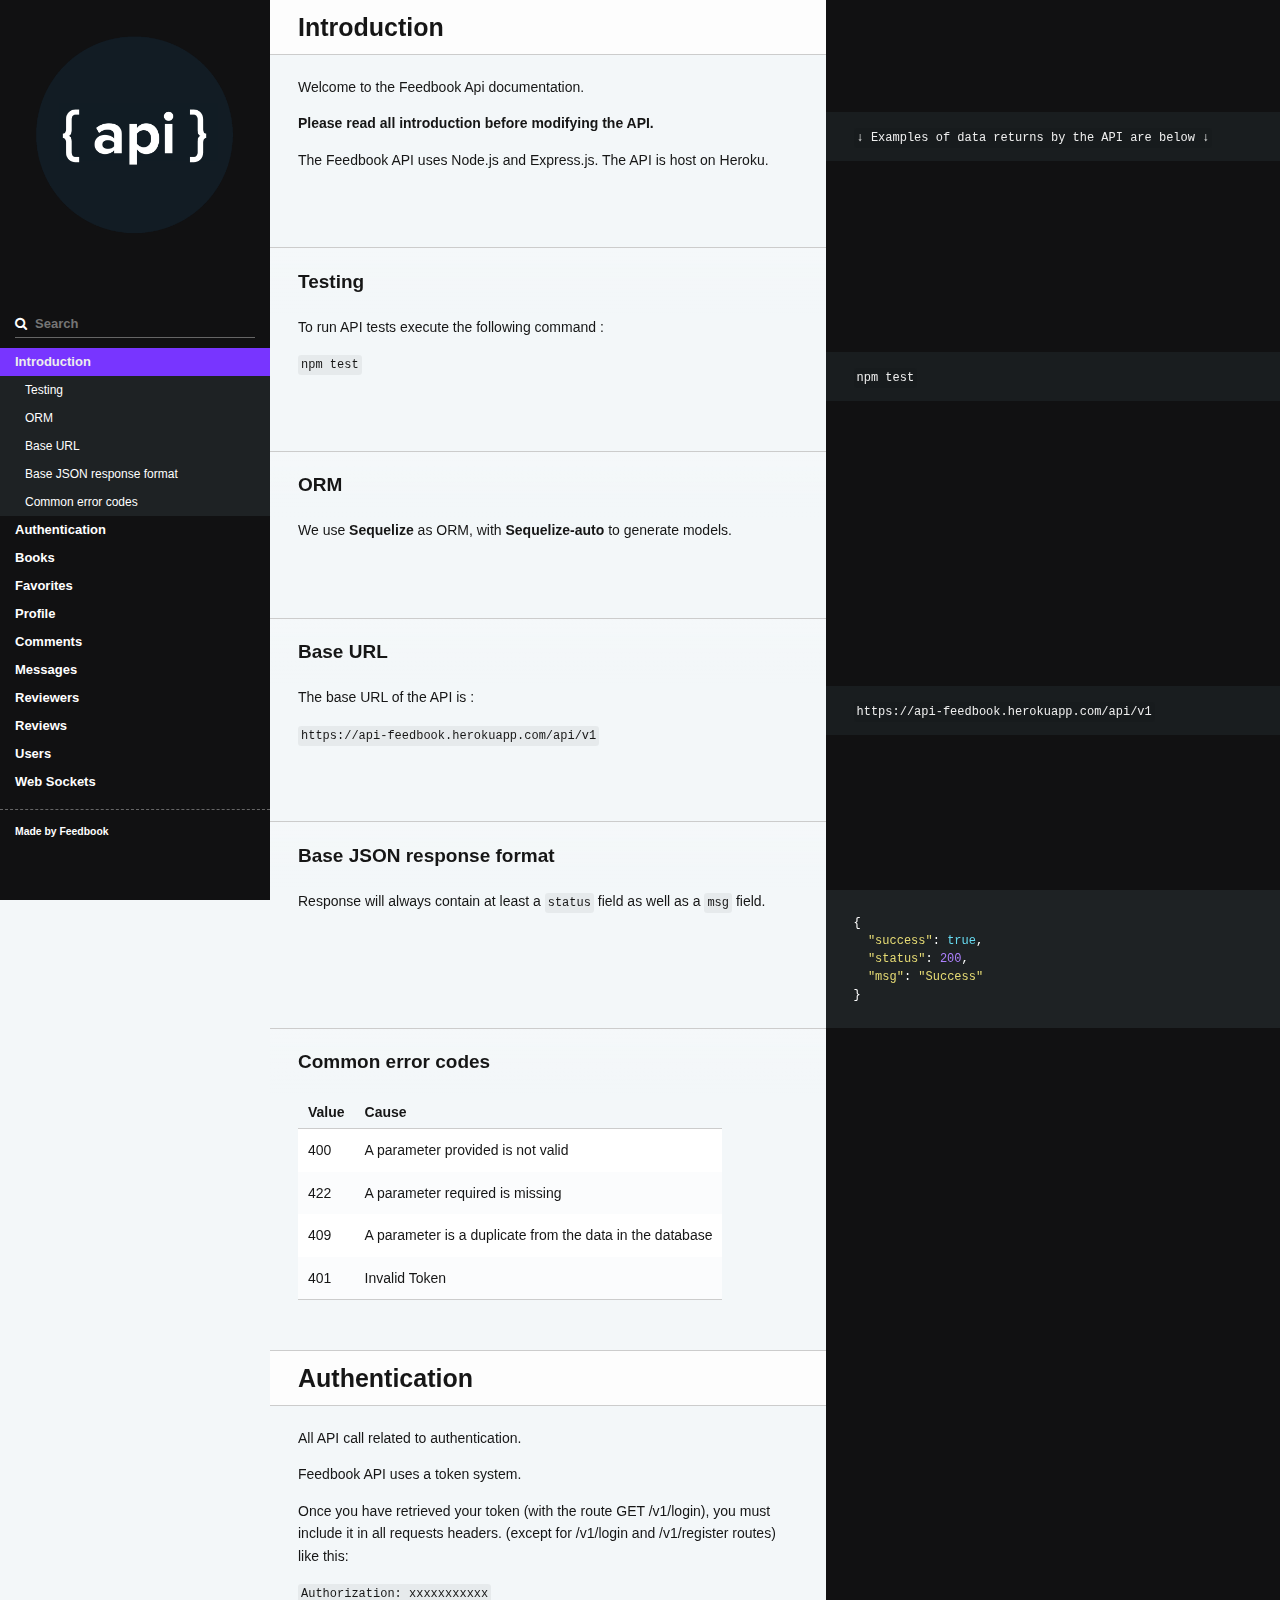
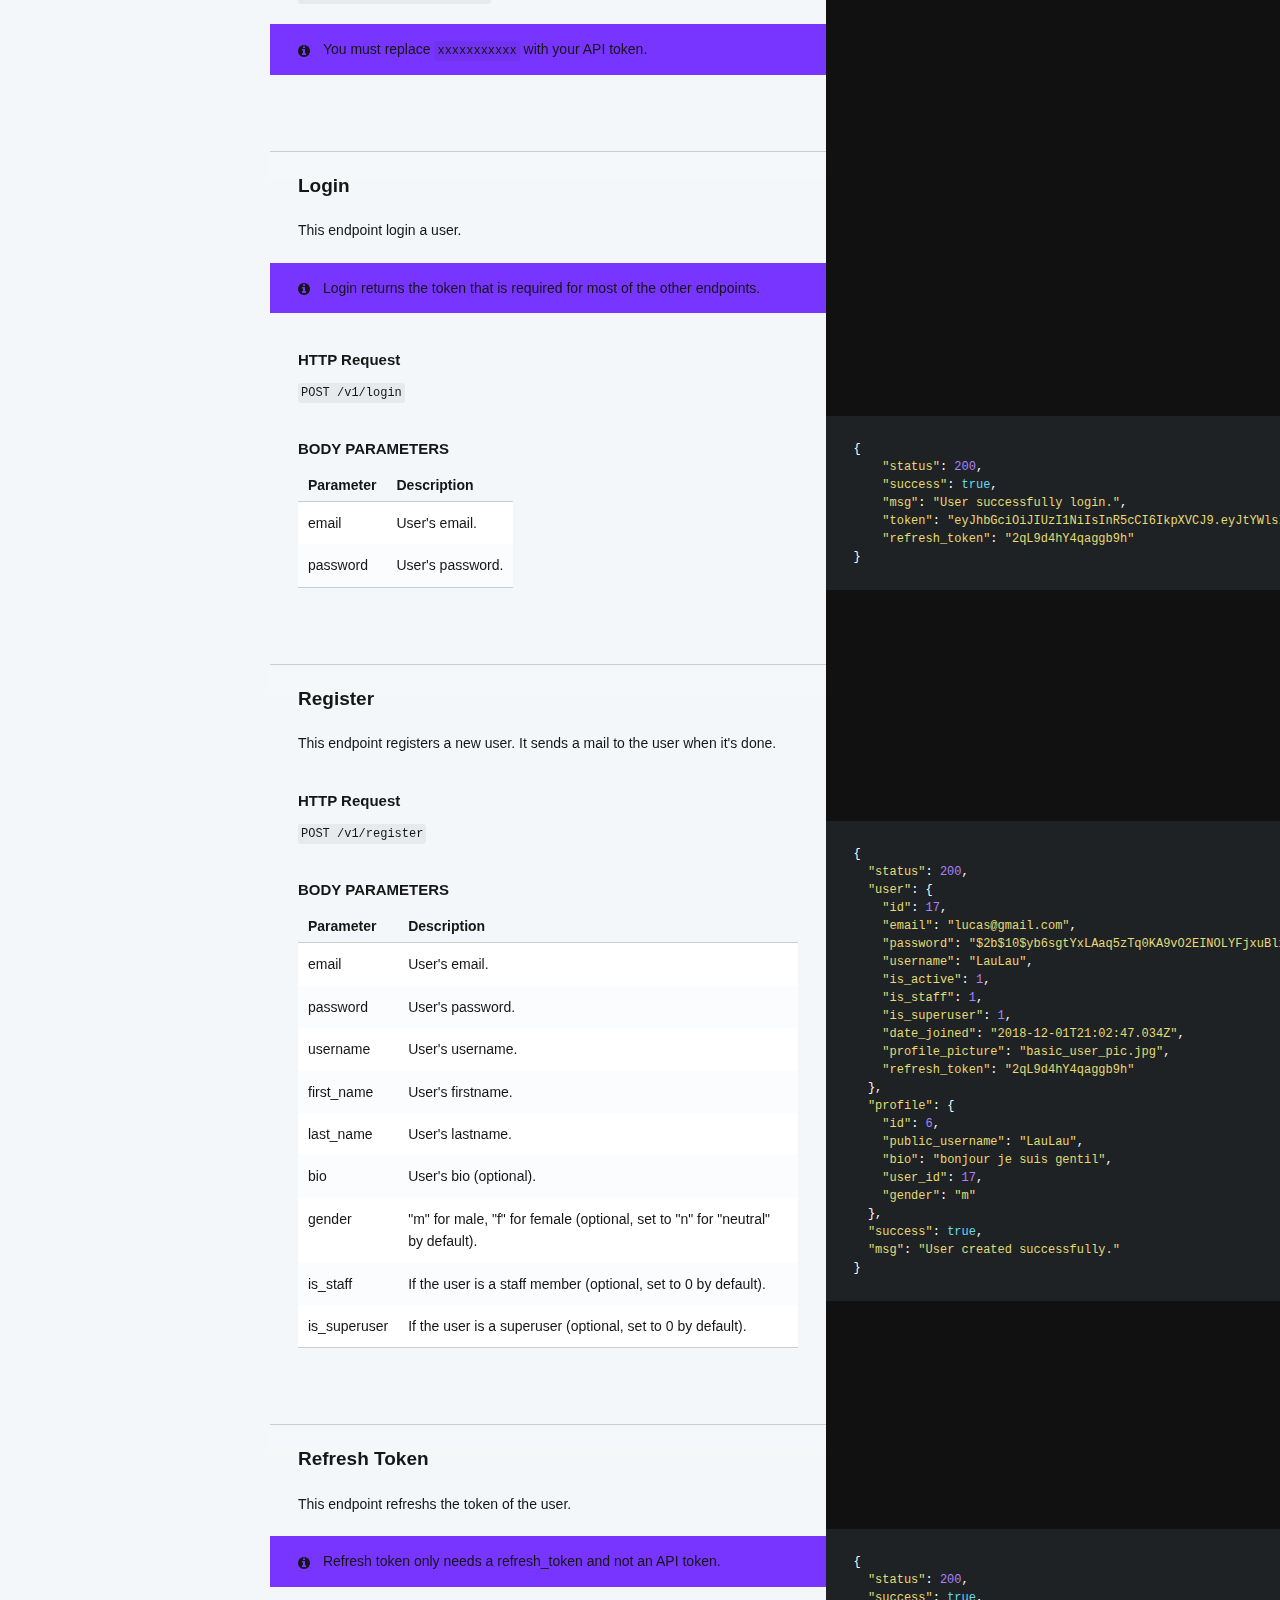
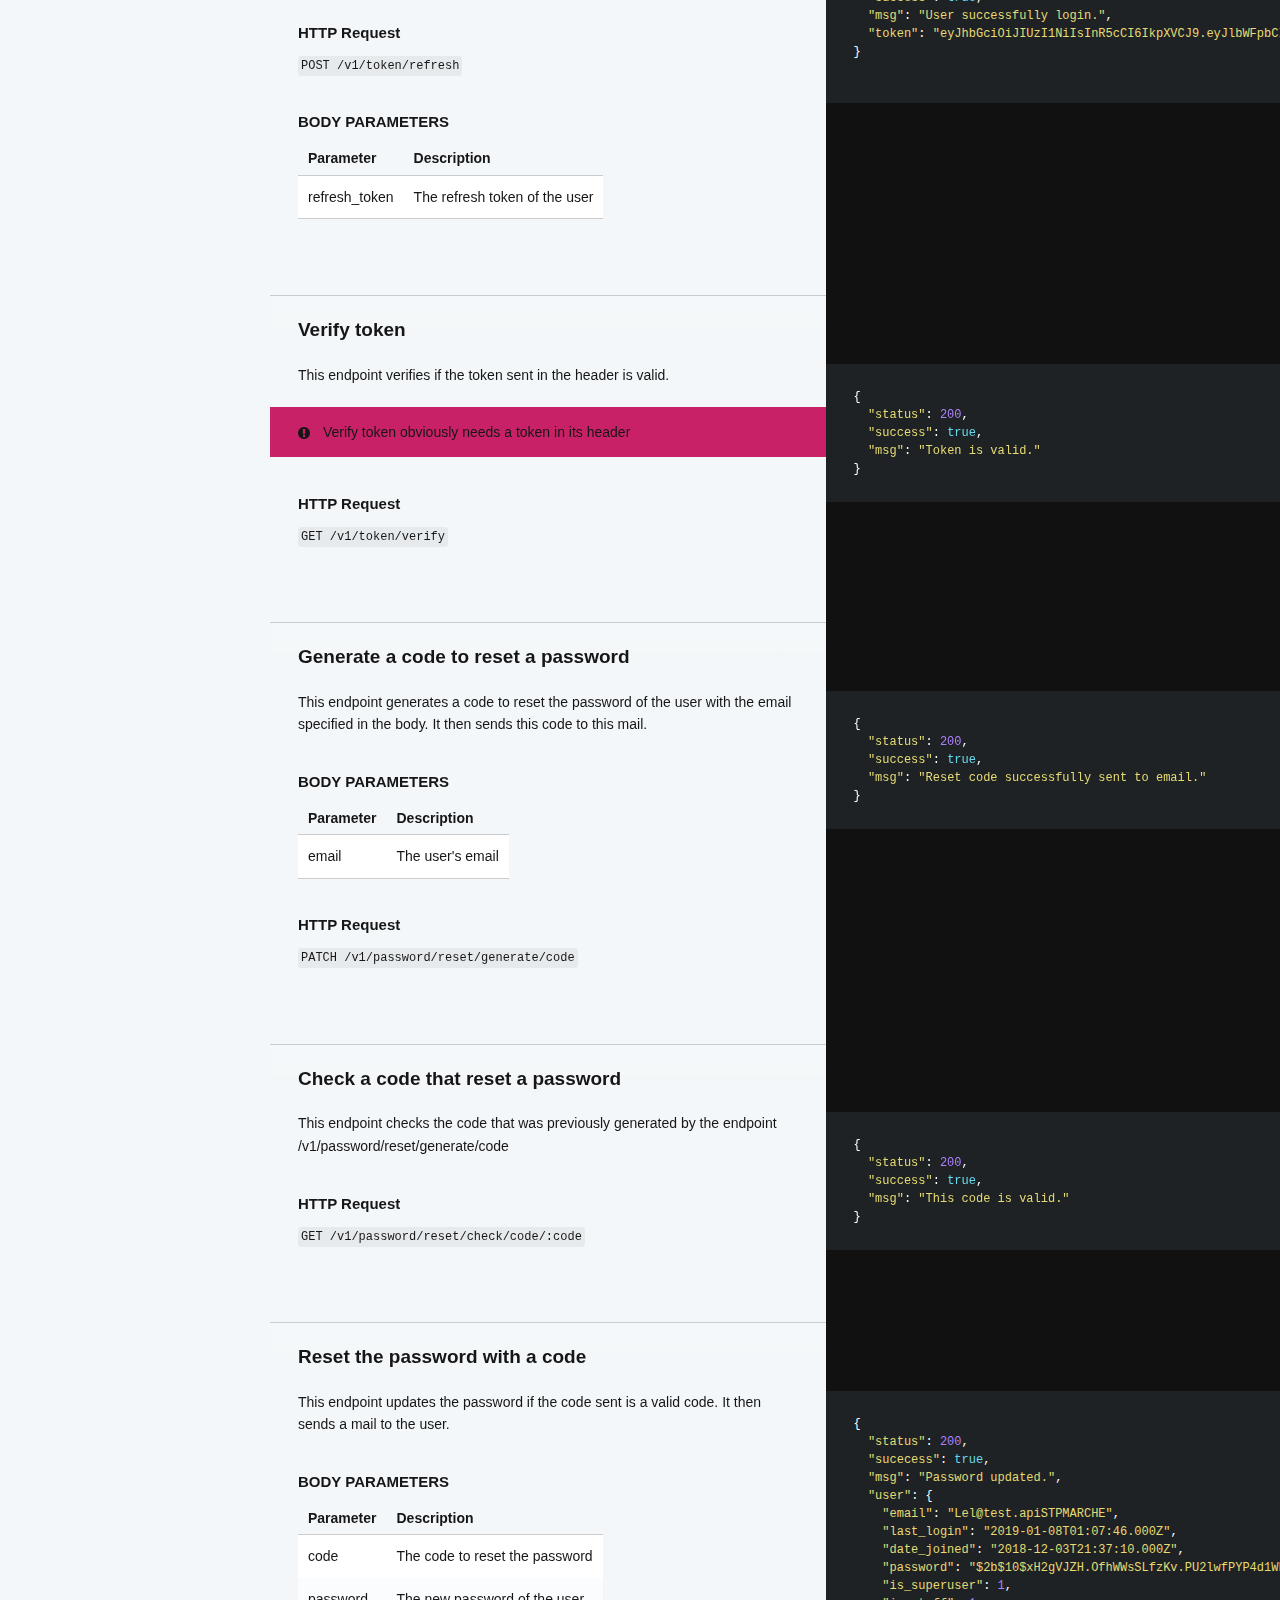
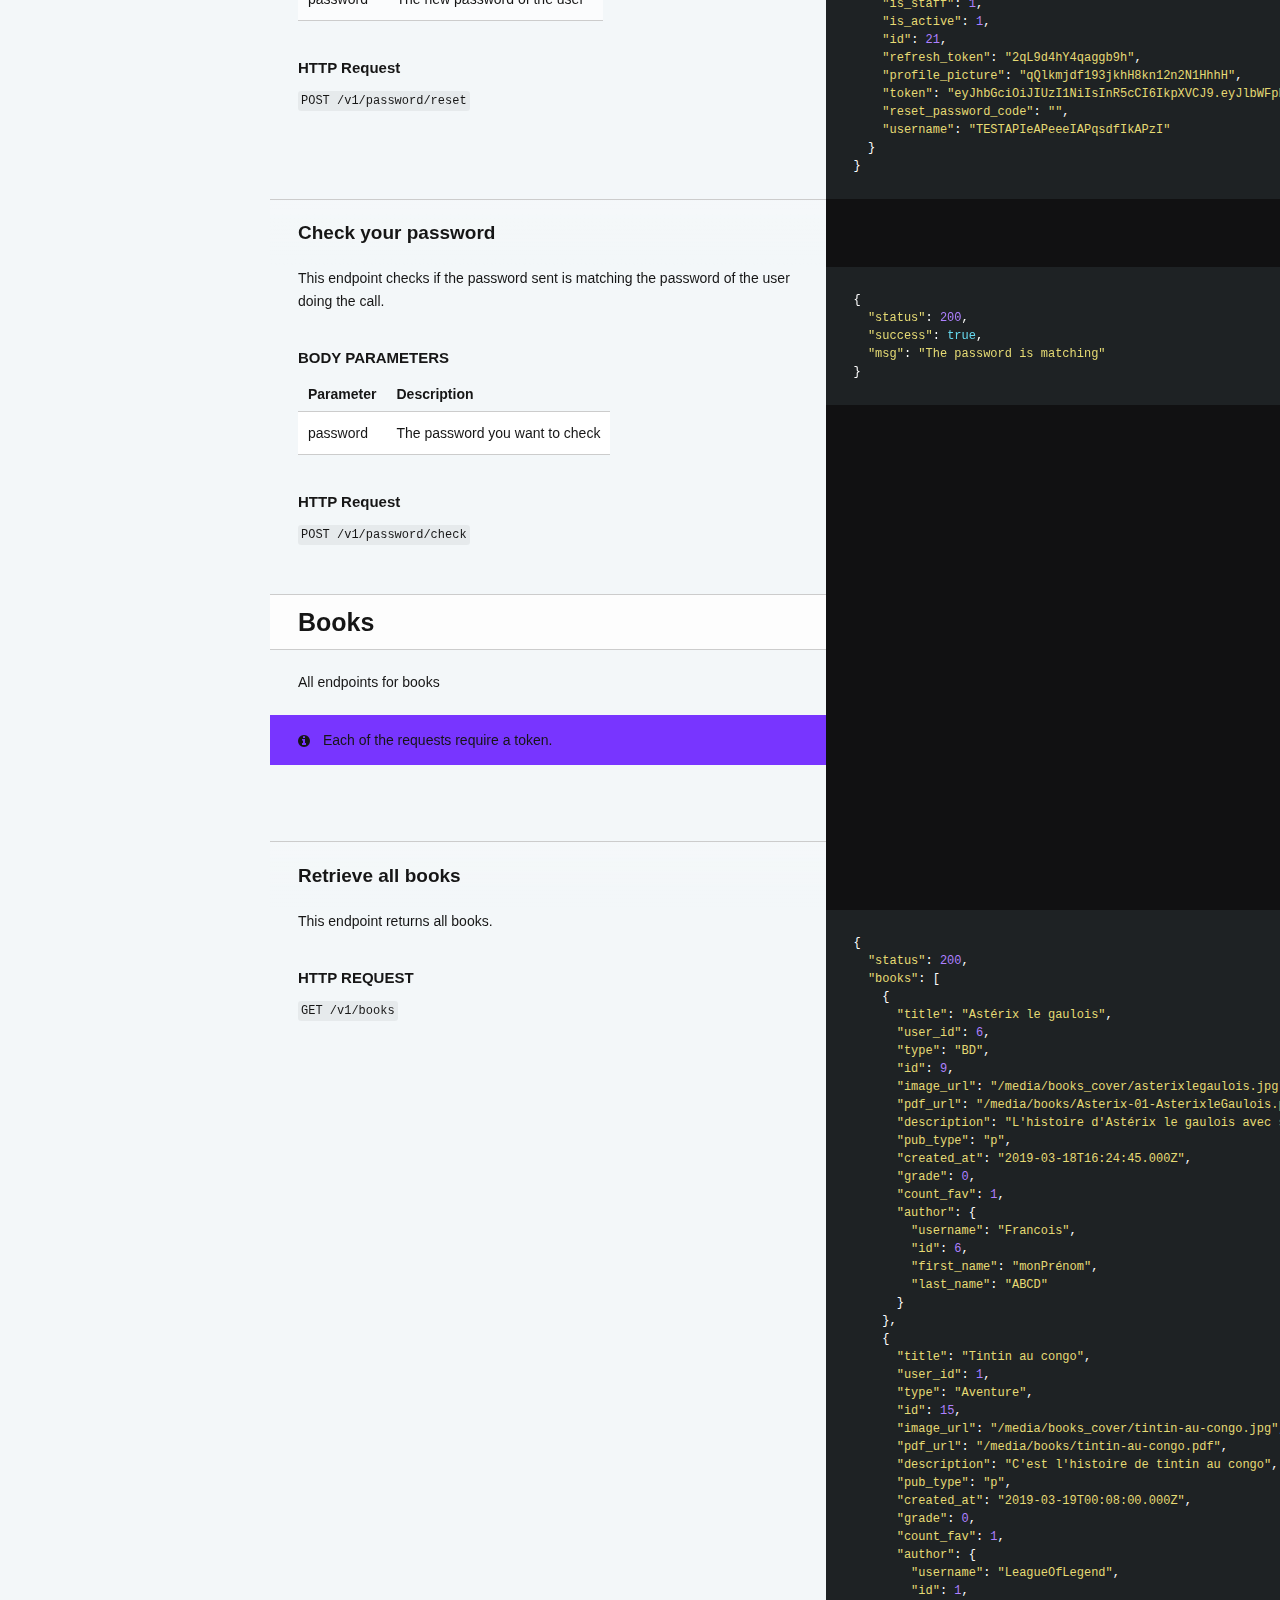
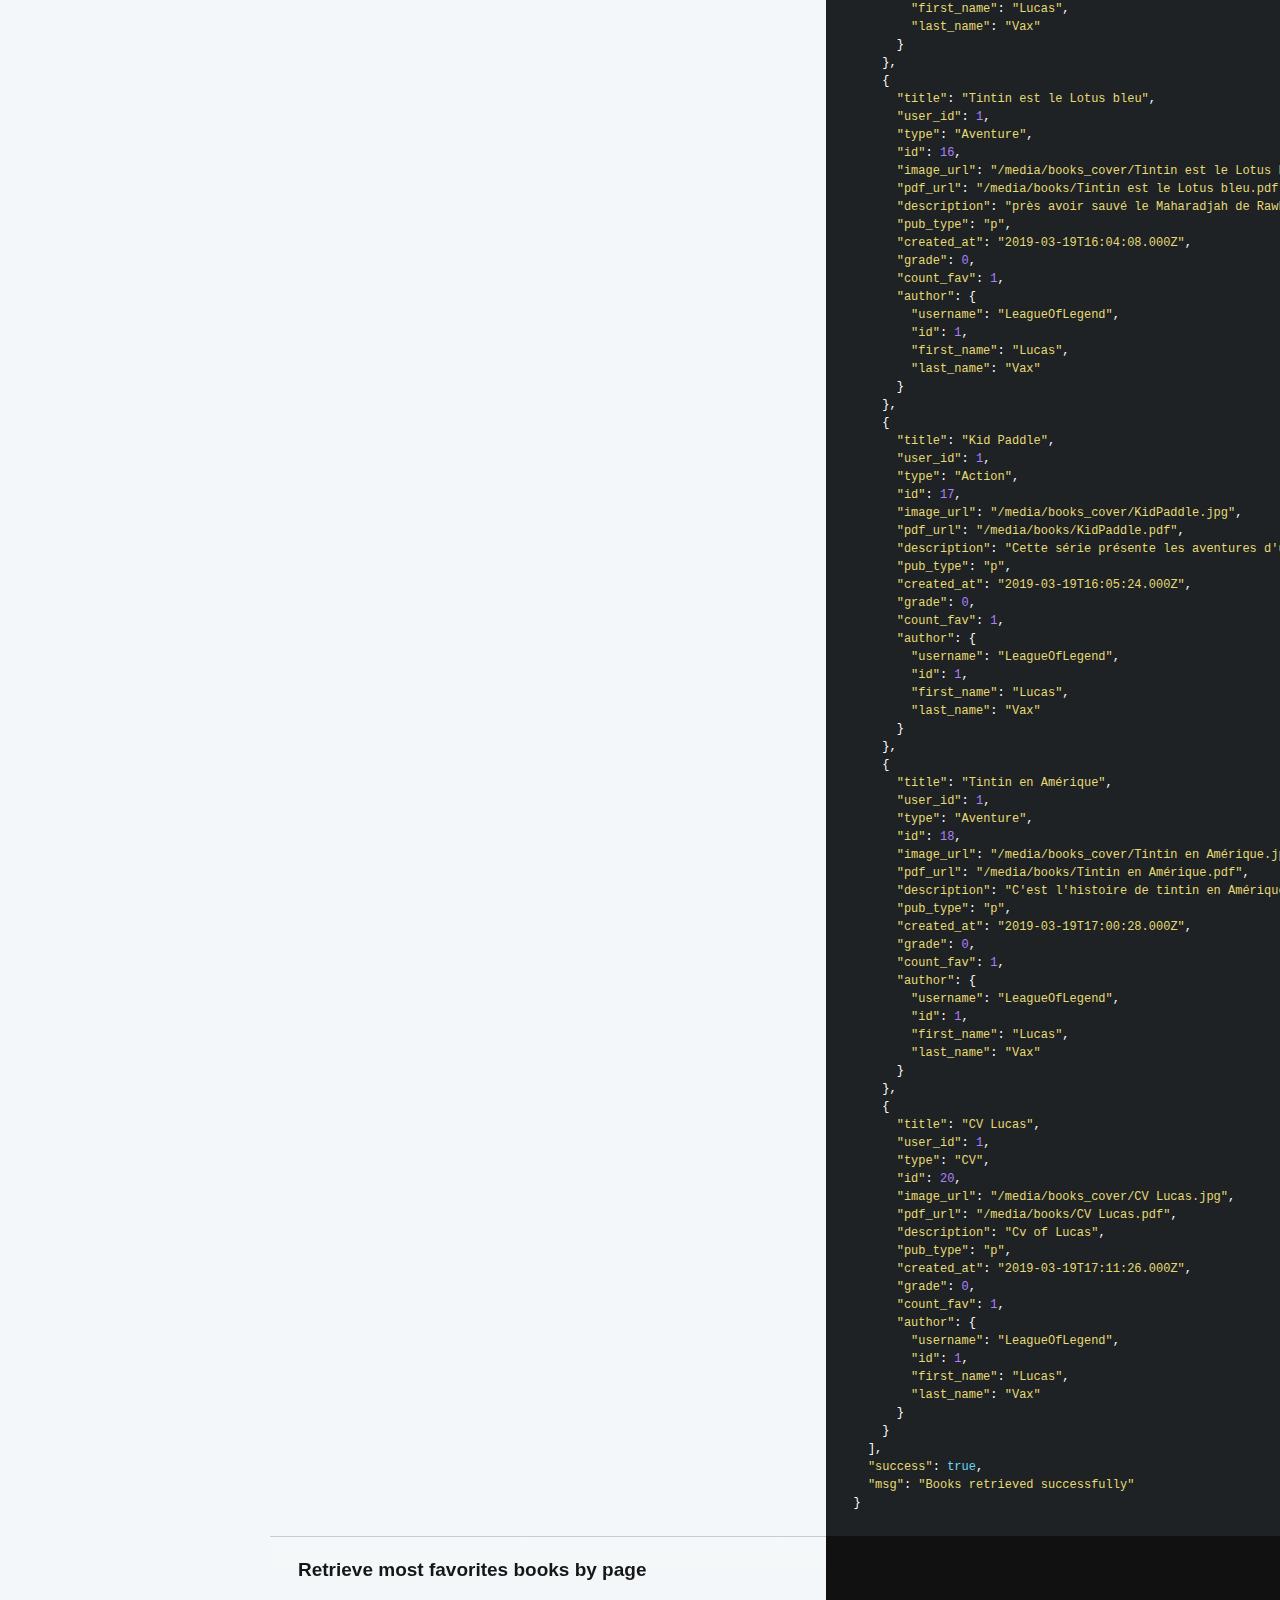
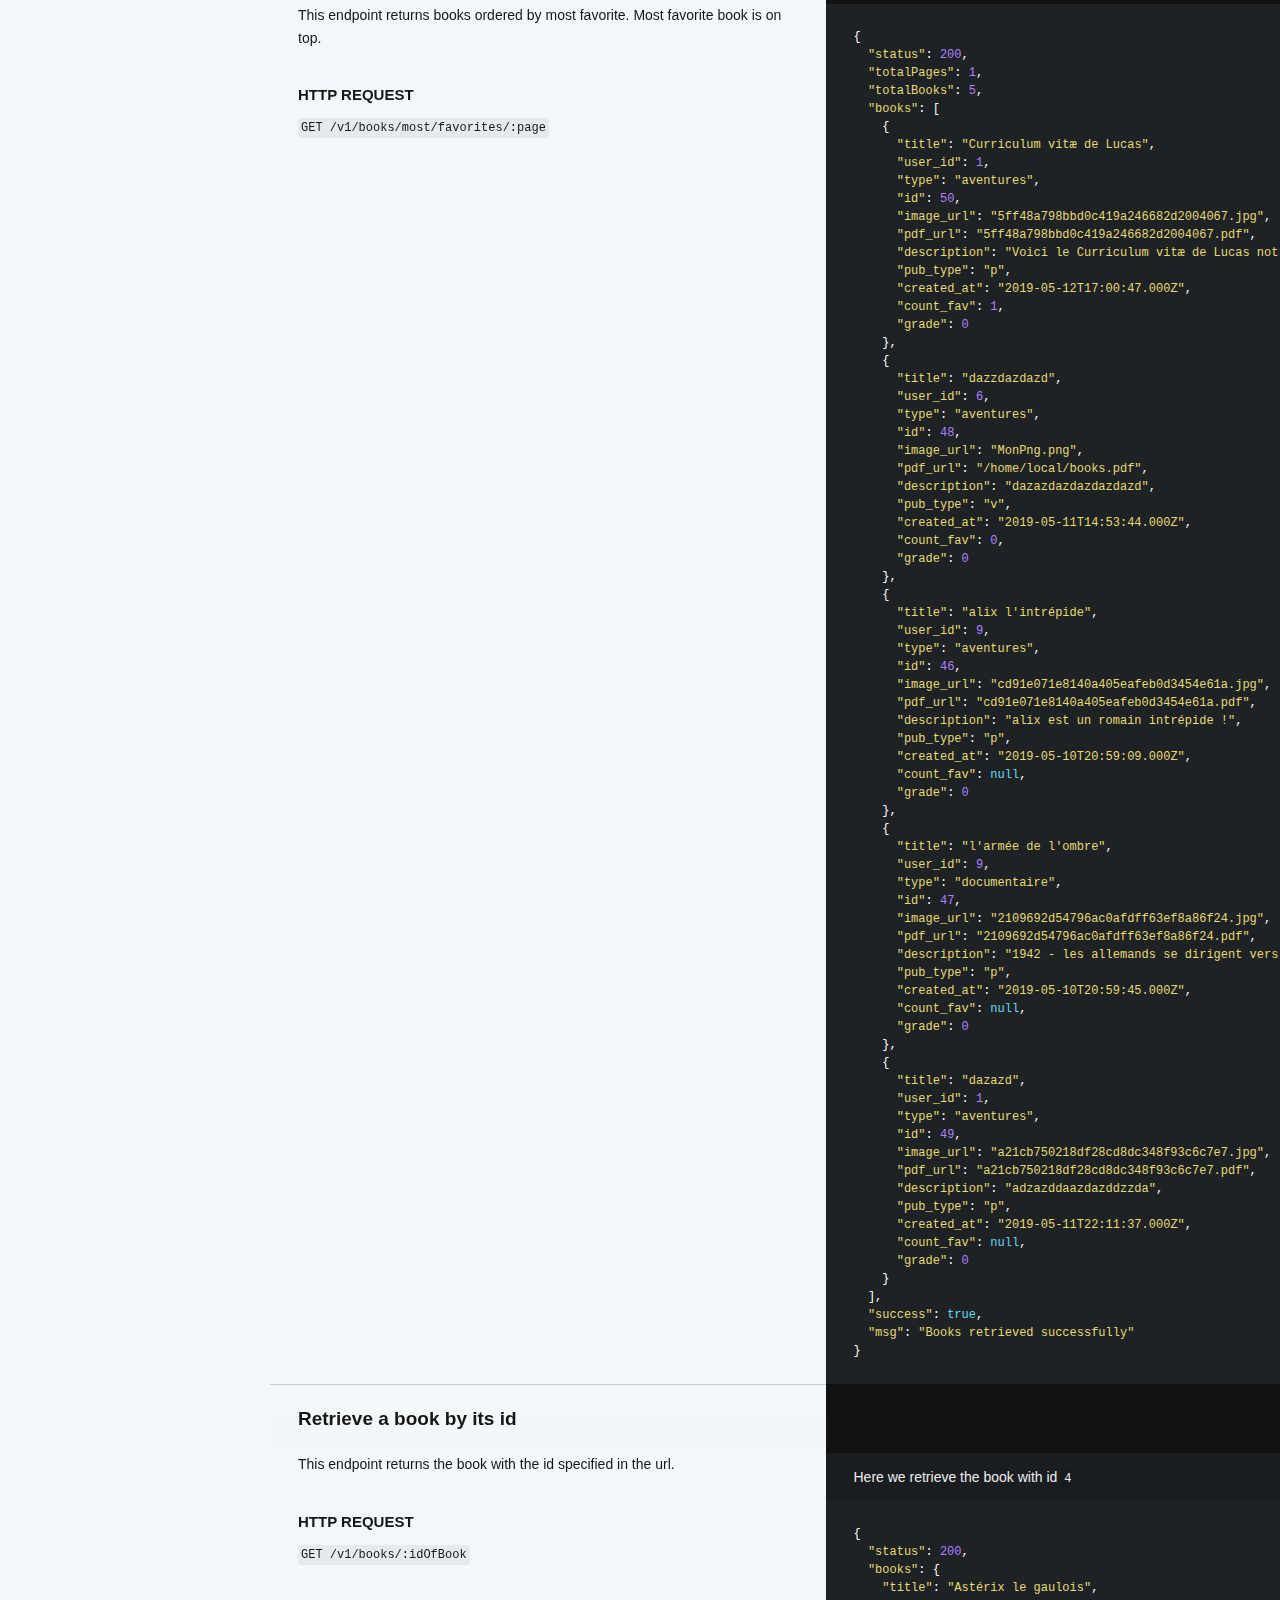
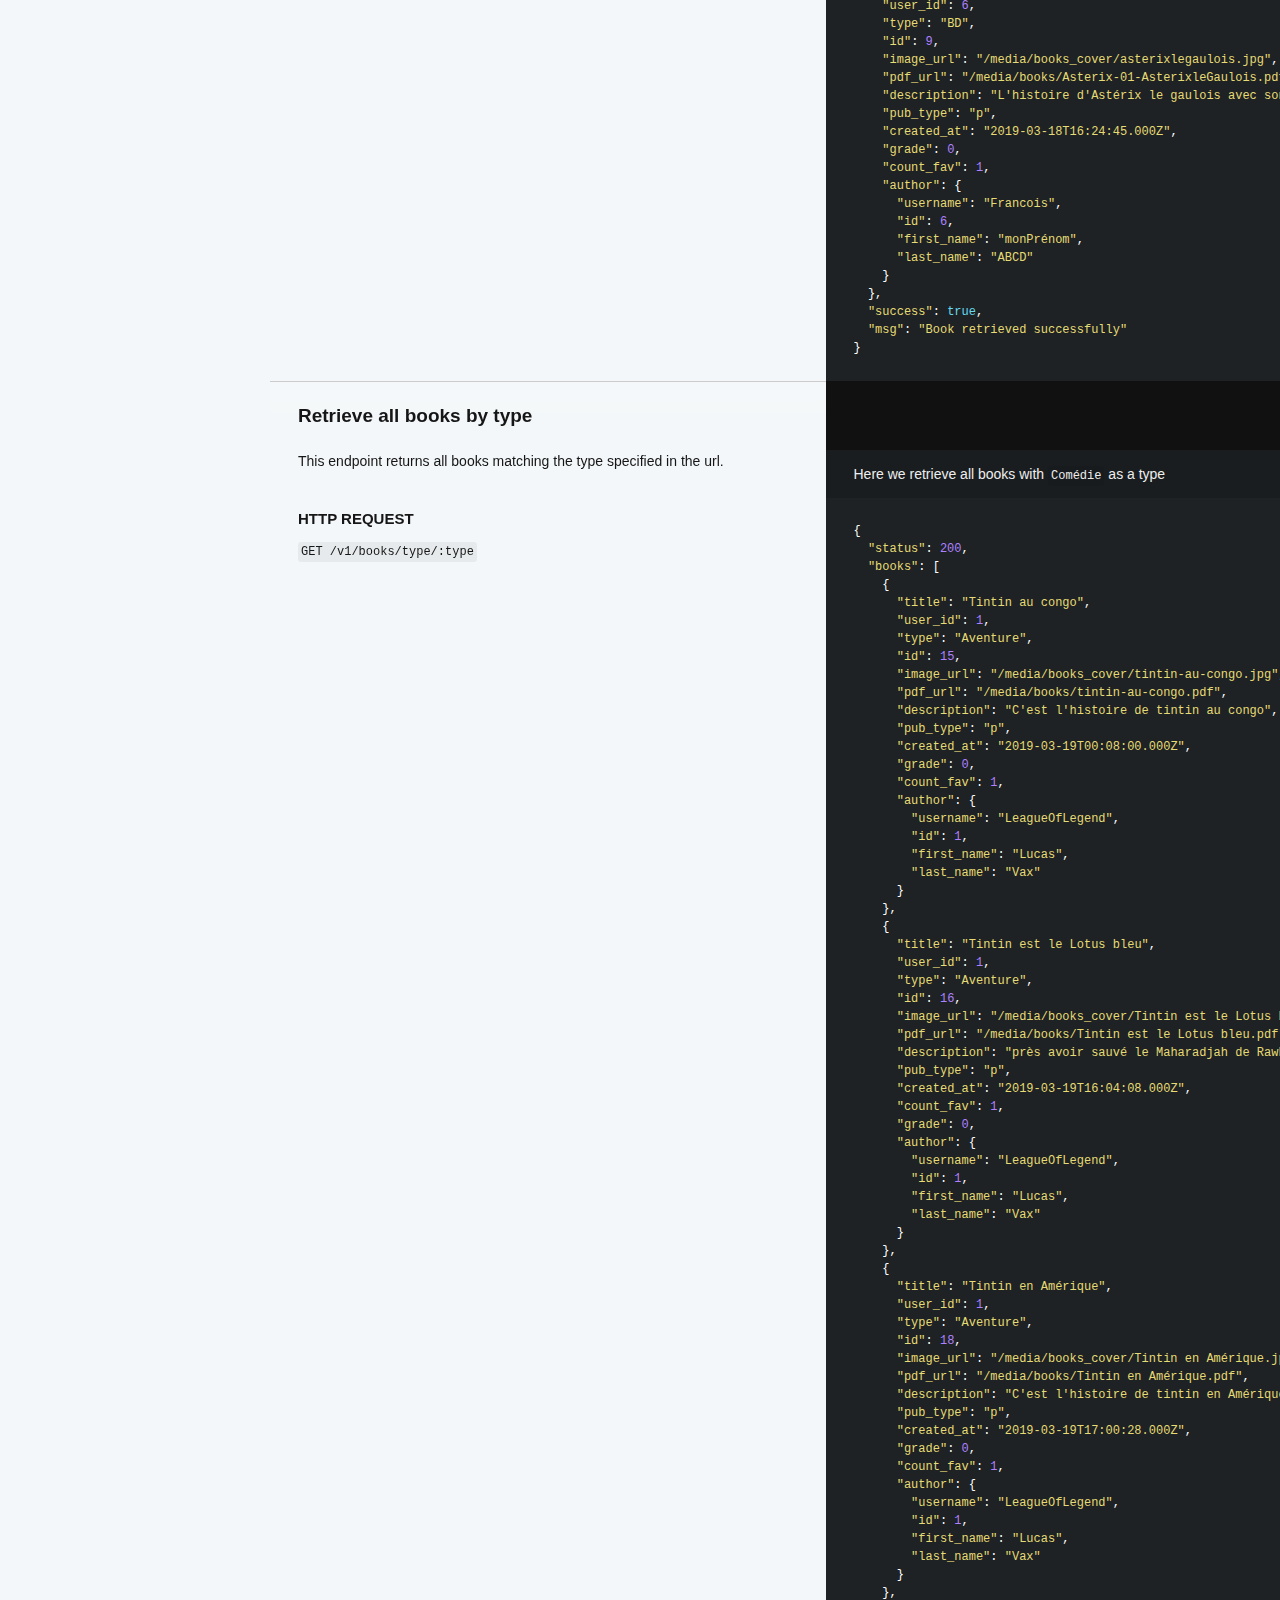
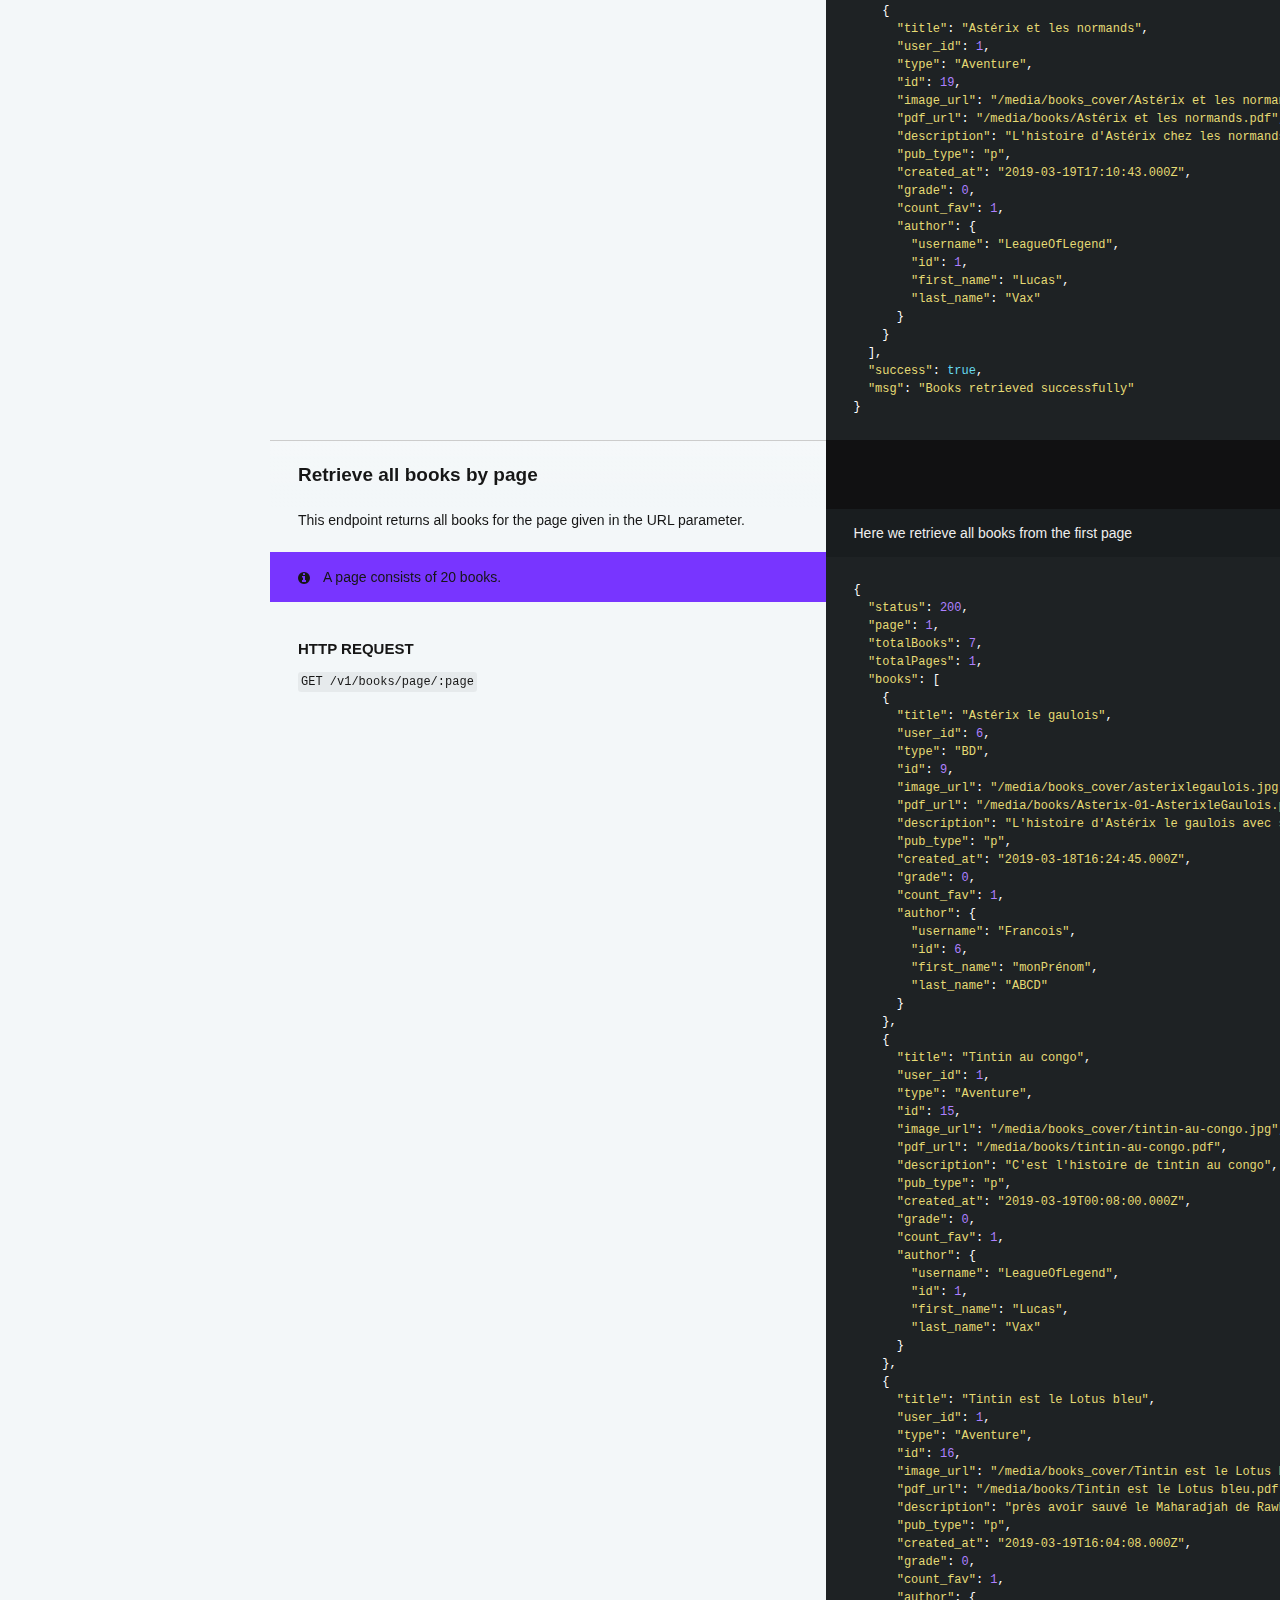
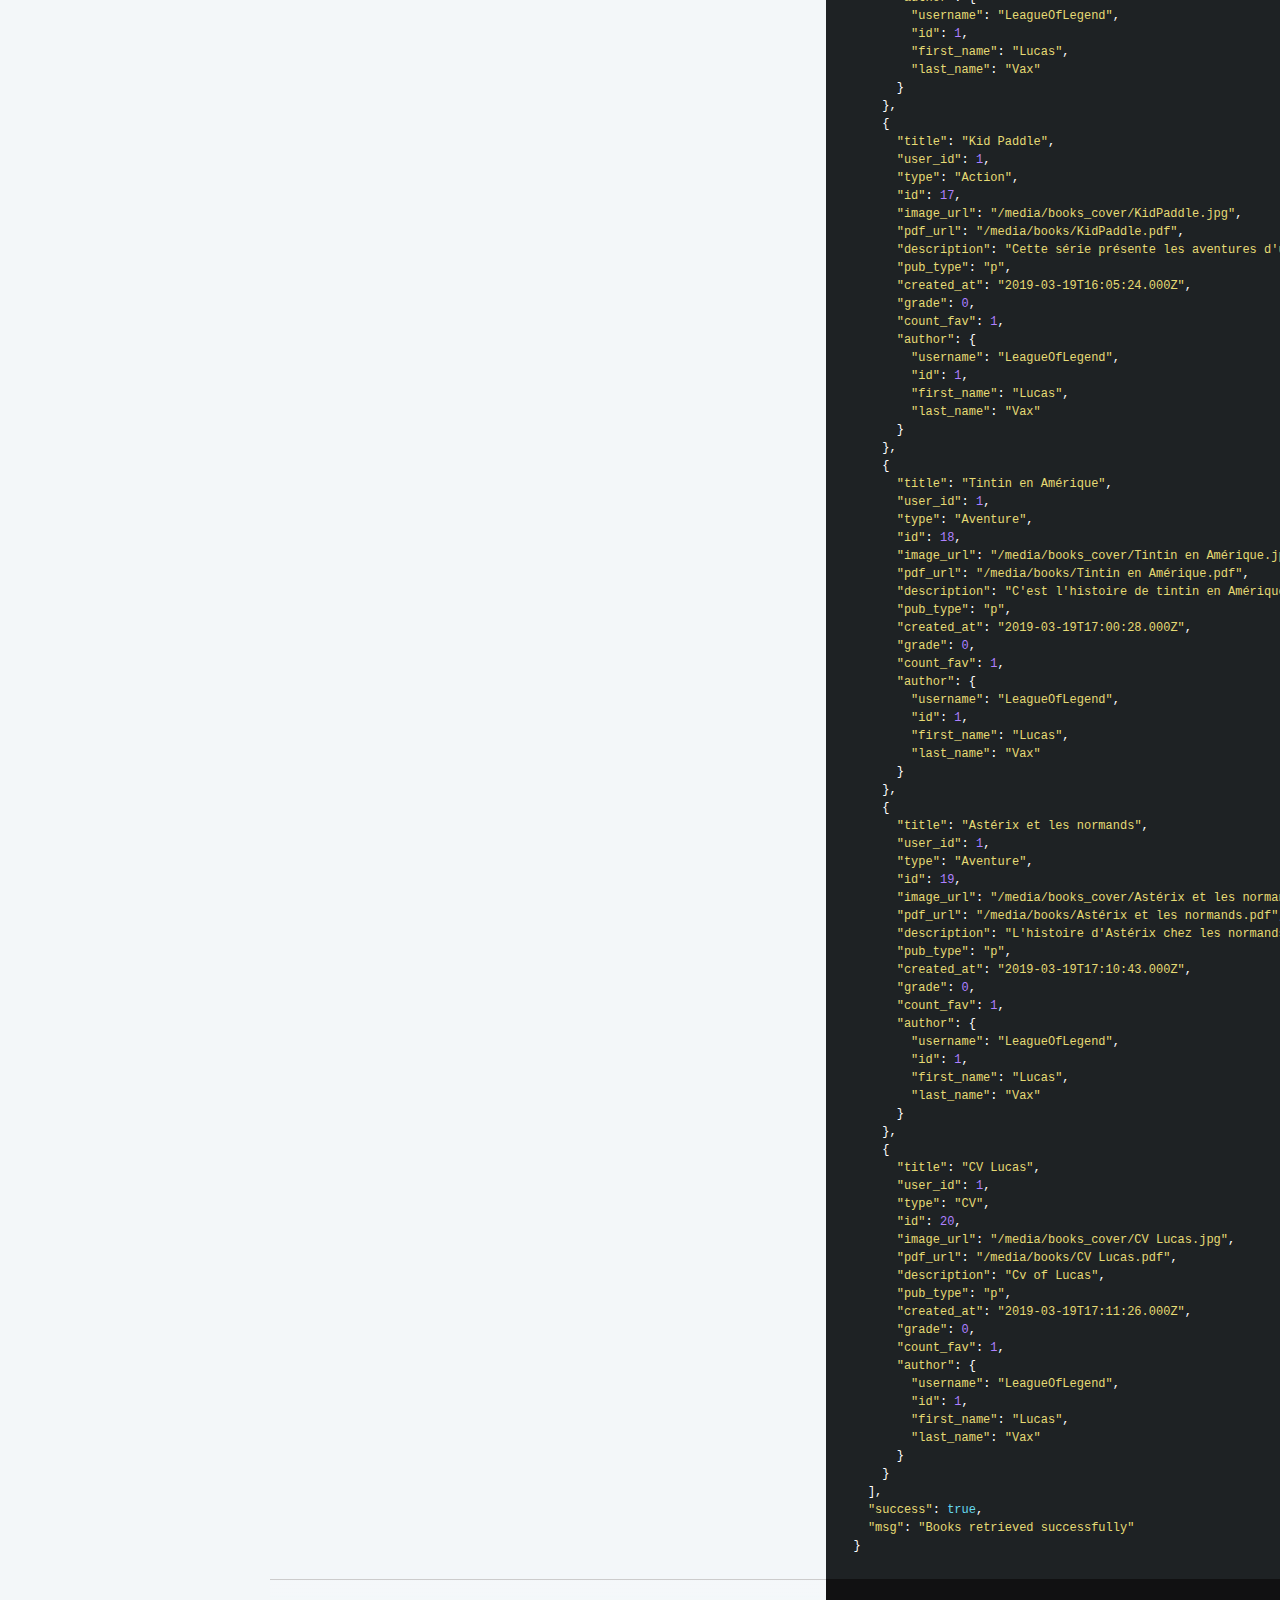
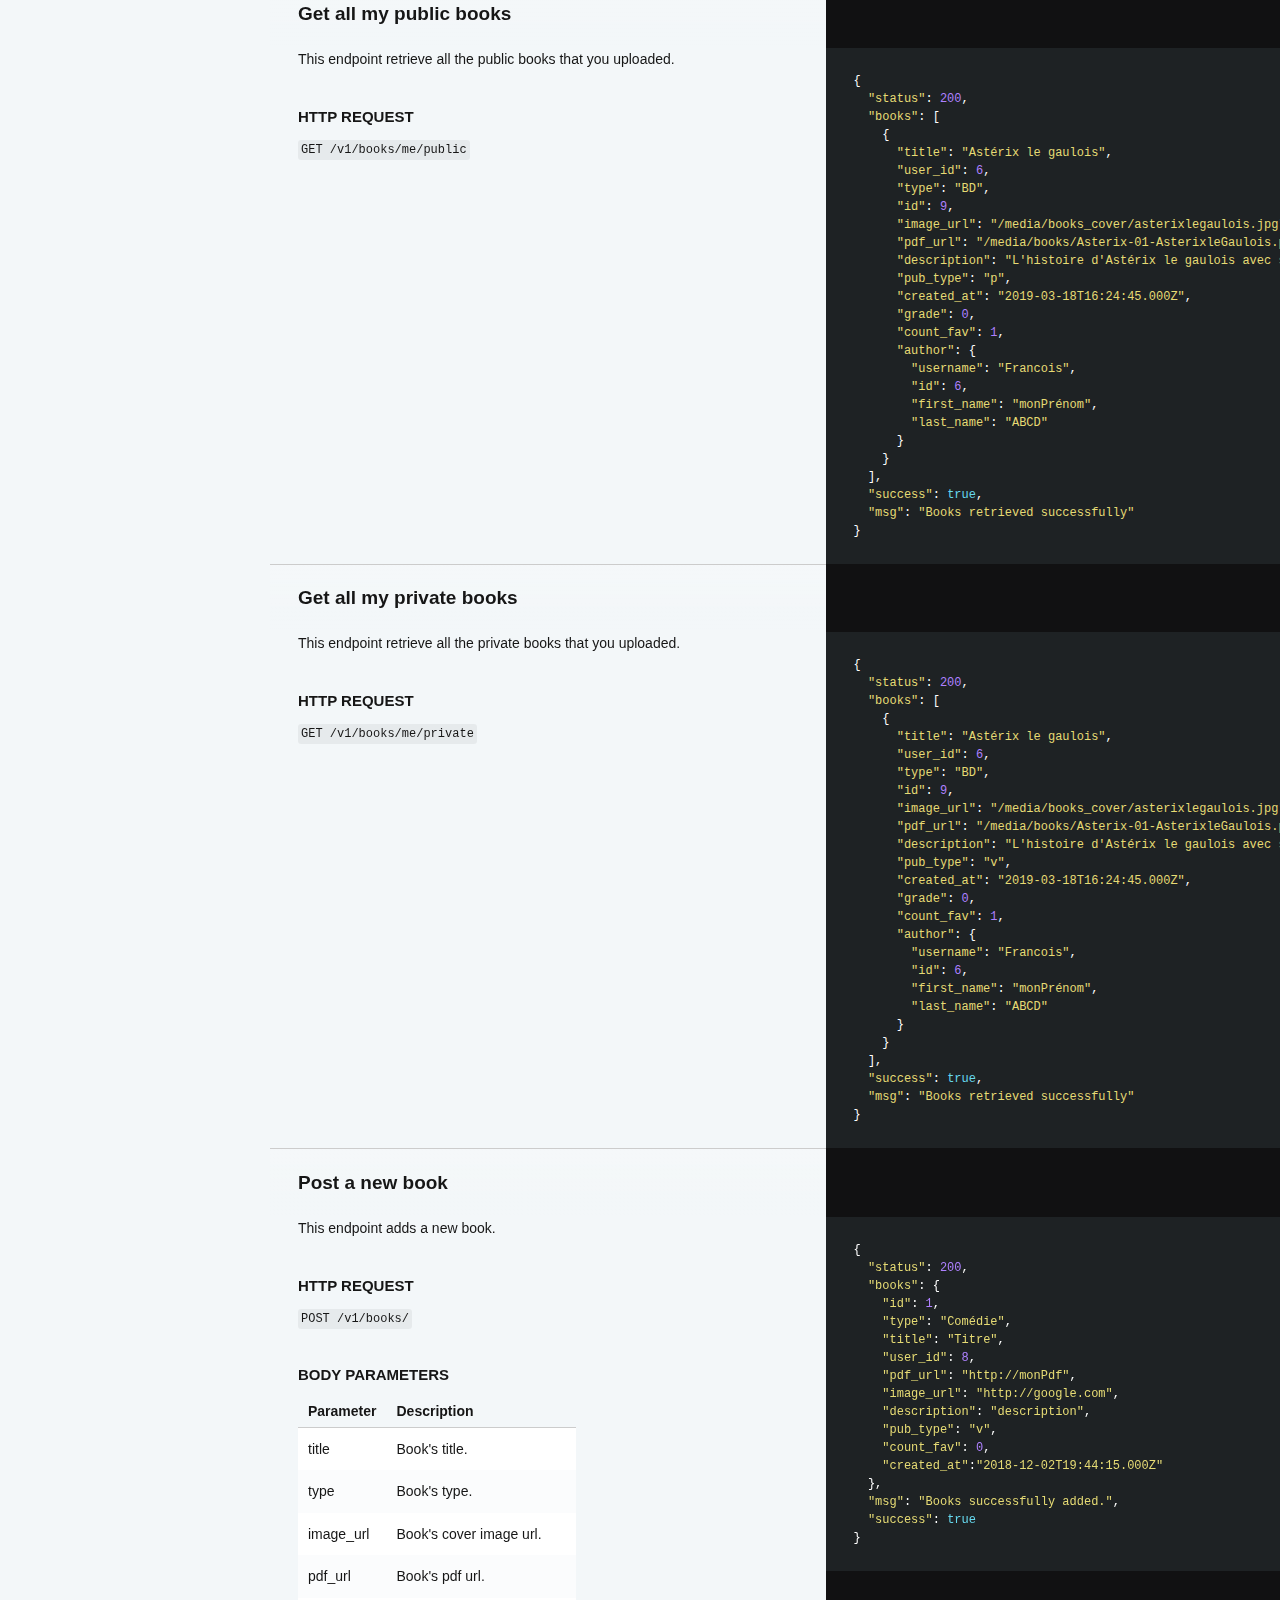
==== commit 1792c5e5: "remove all firstname lastname, add paypal" ====
--- a/index.html
+++ b/index.html
@@ -447,7 +447,10 @@
                     <a href="#delete-a-reviewer" class="toc-h2 toc-link" data-title="delete-a-reviewer">Delete a reviewer</a>
                   </li>
                   <li>
-                    <a href="#delete-a-reviewer-request" class="toc-h2 toc-link" data-title="delete-a-reviewer-request">Delete a reviewer request</a>
+                    <a href="#delete-a-reviewer-request-as-an-author" class="toc-h2 toc-link" data-title="delete-a-reviewer-request-as-an-author">Delete a reviewer request as an author</a>
+                  </li>
+                  <li>
+                    <a href="#delete-a-reviewer-request-as-a-reader" class="toc-h2 toc-link" data-title="delete-a-reviewer-request-as-a-reader">Delete a reviewer request as a reader</a>
                   </li>
               </ul>
           </li>
@@ -638,8 +641,6 @@
     </span><span class="s2">"is_staff"</span><span class="p">:</span><span class="w"> </span><span class="mi">1</span><span class="p">,</span><span class="w">
     </span><span class="s2">"is_superuser"</span><span class="p">:</span><span class="w"> </span><span class="mi">1</span><span class="p">,</span><span class="w">
     </span><span class="s2">"date_joined"</span><span class="p">:</span><span class="w"> </span><span class="s2">"2018-12-01T21:02:47.034Z"</span><span class="p">,</span><span class="w">
-    </span><span class="s2">"first_name"</span><span class="p">:</span><span class="w"> </span><span class="s2">"Lucas"</span><span class="p">,</span><span class="w">
-    </span><span class="s2">"last_name"</span><span class="p">:</span><span class="w"> </span><span class="s2">"ABCD"</span><span class="p">,</span><span class="w">
     </span><span class="s2">"profile_picture"</span><span class="p">:</span><span class="w"> </span><span class="s2">"basic_user_pic.jpg"</span><span class="p">,</span><span class="w">
     </span><span class="s2">"refresh_token"</span><span class="p">:</span><span class="w"> </span><span class="s2">"2qL9d4hY4qaggb9h"</span><span class="w">
   </span><span class="p">},</span><span class="w">
@@ -777,8 +778,6 @@
     </span><span class="s2">"email"</span><span class="p">:</span><span class="w"> </span><span class="s2">"Lel@test.apiSTPMARCHE"</span><span class="p">,</span><span class="w">
     </span><span class="s2">"last_login"</span><span class="p">:</span><span class="w"> </span><span class="s2">"2019-01-08T01:07:46.000Z"</span><span class="p">,</span><span class="w">
     </span><span class="s2">"date_joined"</span><span class="p">:</span><span class="w"> </span><span class="s2">"2018-12-03T21:37:10.000Z"</span><span class="p">,</span><span class="w">
-    </span><span class="s2">"first_name"</span><span class="p">:</span><span class="w"> </span><span class="s2">"testE"</span><span class="p">,</span><span class="w">
-    </span><span class="s2">"last_name"</span><span class="p">:</span><span class="w"> </span><span class="s2">"qsdfjkl"</span><span class="p">,</span><span class="w">
     </span><span class="s2">"password"</span><span class="p">:</span><span class="w"> </span><span class="s2">"$2b$10$xH2gVJZH.OfhWWsSLfzKv.PU2lwfPYP4d1WbdwtBixKFbebkSIA96"</span><span class="p">,</span><span class="w">
     </span><span class="s2">"is_superuser"</span><span class="p">:</span><span class="w"> </span><span class="mi">1</span><span class="p">,</span><span class="w">
     </span><span class="s2">"is_staff"</span><span class="p">:</span><span class="w"> </span><span class="mi">1</span><span class="p">,</span><span class="w">
@@ -1464,8 +1463,7 @@
       </span><span class="s2">"author"</span><span class="p">:</span><span class="w"> </span><span class="p">{</span><span class="w">
         </span><span class="s2">"username"</span><span class="p">:</span><span class="w"> </span><span class="s2">"LeagueOfLegend"</span><span class="p">,</span><span class="w">
         </span><span class="s2">"id"</span><span class="p">:</span><span class="w"> </span><span class="mi">1</span><span class="p">,</span><span class="w">
-        </span><span class="s2">"first_name"</span><span class="p">:</span><span class="w"> </span><span class="s2">"Lucas"</span><span class="p">,</span><span class="w">
-        </span><span class="s2">"last_name"</span><span class="p">:</span><span class="w"> </span><span class="s2">"Vax"</span><span class="w">
+        </span><span class="s2">"paypal"</span><span class="p">:</span><span class="w"> </span><span class="s2">"paypal.link.me"</span><span class="w">
       </span><span class="p">}</span><span class="w">
     </span><span class="p">},</span><span class="w">
     </span><span class="p">{</span><span class="w">
@@ -1483,8 +1481,7 @@
       </span><span class="s2">"author"</span><span class="p">:</span><span class="w"> </span><span class="p">{</span><span class="w">
         </span><span class="s2">"username"</span><span class="p">:</span><span class="w"> </span><span class="s2">"LeagueOfLegend"</span><span class="p">,</span><span class="w">
         </span><span class="s2">"id"</span><span class="p">:</span><span class="w"> </span><span class="mi">1</span><span class="p">,</span><span class="w">
-        </span><span class="s2">"first_name"</span><span class="p">:</span><span class="w"> </span><span class="s2">"Lucas"</span><span class="p">,</span><span class="w">
-        </span><span class="s2">"last_name"</span><span class="p">:</span><span class="w"> </span><span class="s2">"Vax"</span><span class="w">
+        </span><span class="s2">"paypal"</span><span class="p">:</span><span class="w"> </span><span class="s2">"paypal.link.me"</span><span class="w">
       </span><span class="p">}</span><span class="w">
     </span><span class="p">},</span><span class="w">
     </span><span class="p">{</span><span class="w">
@@ -1502,8 +1499,7 @@
       </span><span class="s2">"author"</span><span class="p">:</span><span class="w"> </span><span class="p">{</span><span class="w">
         </span><span class="s2">"username"</span><span class="p">:</span><span class="w"> </span><span class="s2">"LeagueOfLegend"</span><span class="p">,</span><span class="w">
         </span><span class="s2">"id"</span><span class="p">:</span><span class="w"> </span><span class="mi">1</span><span class="p">,</span><span class="w">
-        </span><span class="s2">"first_name"</span><span class="p">:</span><span class="w"> </span><span class="s2">"Lucas"</span><span class="p">,</span><span class="w">
-        </span><span class="s2">"last_name"</span><span class="p">:</span><span class="w"> </span><span class="s2">"Vax"</span><span class="w">
+        </span><span class="s2">"paypal"</span><span class="p">:</span><span class="w"> </span><span class="s2">"paypal.link.me"</span><span class="w">
       </span><span class="p">}</span><span class="w">
     </span><span class="p">},</span><span class="w">
     </span><span class="p">{</span><span class="w">
@@ -1521,8 +1517,7 @@
       </span><span class="s2">"author"</span><span class="p">:</span><span class="w"> </span><span class="p">{</span><span class="w">
         </span><span class="s2">"username"</span><span class="p">:</span><span class="w"> </span><span class="s2">"LeagueOfLegend"</span><span class="p">,</span><span class="w">
         </span><span class="s2">"id"</span><span class="p">:</span><span class="w"> </span><span class="mi">1</span><span class="p">,</span><span class="w">
-        </span><span class="s2">"first_name"</span><span class="p">:</span><span class="w"> </span><span class="s2">"Lucas"</span><span class="p">,</span><span class="w">
-        </span><span class="s2">"last_name"</span><span class="p">:</span><span class="w"> </span><span class="s2">"Vax"</span><span class="w">
+        </span><span class="s2">"paypal"</span><span class="p">:</span><span class="w"> </span><span class="s2">"paypal.link.me"</span><span class="w">
       </span><span class="p">}</span><span class="w">
     </span><span class="p">}</span><span class="w">
   </span><span class="p">],</span><span class="w">
@@ -1561,8 +1556,7 @@
       </span><span class="s2">"author"</span><span class="p">:</span><span class="w"> </span><span class="p">{</span><span class="w">
         </span><span class="s2">"username"</span><span class="p">:</span><span class="w"> </span><span class="s2">"LeagueOfLegend"</span><span class="p">,</span><span class="w">
         </span><span class="s2">"id"</span><span class="p">:</span><span class="w"> </span><span class="mi">1</span><span class="p">,</span><span class="w">
-        </span><span class="s2">"first_name"</span><span class="p">:</span><span class="w"> </span><span class="s2">"Lucas"</span><span class="p">,</span><span class="w">
-        </span><span class="s2">"last_name"</span><span class="p">:</span><span class="w"> </span><span class="s2">"Vax"</span><span class="w">
+        </span><span class="s2">"paypal"</span><span class="p">:</span><span class="w"> </span><span class="s2">"paypal.link.me"</span><span class="w">
       </span><span class="p">}</span><span class="w">
     </span><span class="p">},</span><span class="w">
     </span><span class="p">{</span><span class="w">
@@ -1580,8 +1574,7 @@
       </span><span class="s2">"author"</span><span class="p">:</span><span class="w"> </span><span class="p">{</span><span class="w">
         </span><span class="s2">"username"</span><span class="p">:</span><span class="w"> </span><span class="s2">"LeagueOfLegend"</span><span class="p">,</span><span class="w">
         </span><span class="s2">"id"</span><span class="p">:</span><span class="w"> </span><span class="mi">1</span><span class="p">,</span><span class="w">
-        </span><span class="s2">"first_name"</span><span class="p">:</span><span class="w"> </span><span class="s2">"Lucas"</span><span class="p">,</span><span class="w">
-        </span><span class="s2">"last_name"</span><span class="p">:</span><span class="w"> </span><span class="s2">"Vax"</span><span class="w">
+        </span><span class="s2">"paypal"</span><span class="p">:</span><span class="w"> </span><span class="s2">"paypal.link.me"</span><span class="w">
       </span><span class="p">}</span><span class="w">
     </span><span class="p">},</span><span class="w">
     </span><span class="p">{</span><span class="w">
@@ -1599,8 +1592,7 @@
       </span><span class="s2">"author"</span><span class="p">:</span><span class="w"> </span><span class="p">{</span><span class="w">
         </span><span class="s2">"username"</span><span class="p">:</span><span class="w"> </span><span class="s2">"LeagueOfLegend"</span><span class="p">,</span><span class="w">
         </span><span class="s2">"id"</span><span class="p">:</span><span class="w"> </span><span class="mi">1</span><span class="p">,</span><span class="w">
-        </span><span class="s2">"first_name"</span><span class="p">:</span><span class="w"> </span><span class="s2">"Lucas"</span><span class="p">,</span><span class="w">
-        </span><span class="s2">"last_name"</span><span class="p">:</span><span class="w"> </span><span class="s2">"Vax"</span><span class="w">
+        </span><span class="s2">"paypal"</span><span class="p">:</span><span class="w"> </span><span class="s2">"paypal.link.me"</span><span class="w">
       </span><span class="p">}</span><span class="w">
     </span><span class="p">},</span><span class="w">
     </span><span class="p">{</span><span class="w">
@@ -1618,8 +1610,7 @@
       </span><span class="s2">"author"</span><span class="p">:</span><span class="w"> </span><span class="p">{</span><span class="w">
         </span><span class="s2">"username"</span><span class="p">:</span><span class="w"> </span><span class="s2">"LeagueOfLegend"</span><span class="p">,</span><span class="w">
         </span><span class="s2">"id"</span><span class="p">:</span><span class="w"> </span><span class="mi">1</span><span class="p">,</span><span class="w">
-        </span><span class="s2">"first_name"</span><span class="p">:</span><span class="w"> </span><span class="s2">"Lucas"</span><span class="p">,</span><span class="w">
-        </span><span class="s2">"last_name"</span><span class="p">:</span><span class="w"> </span><span class="s2">"Vax"</span><span class="w">
+        </span><span class="s2">"paypal"</span><span class="p">:</span><span class="w"> </span><span class="s2">"paypal.link.me"</span><span class="w">
       </span><span class="p">}</span><span class="w">
     </span><span class="p">}</span><span class="w">
   </span><span class="p">],</span><span class="w">
@@ -1734,8 +1725,7 @@
       </span><span class="s2">"author"</span><span class="p">:</span><span class="w"> </span><span class="p">{</span><span class="w">
         </span><span class="s2">"username"</span><span class="p">:</span><span class="w"> </span><span class="s2">"vaxela"</span><span class="p">,</span><span class="w">
         </span><span class="s2">"id"</span><span class="p">:</span><span class="w"> </span><span class="mi">1</span><span class="p">,</span><span class="w">
-        </span><span class="s2">"first_name"</span><span class="p">:</span><span class="w"> </span><span class="s2">"Lucas"</span><span class="p">,</span><span class="w">
-        </span><span class="s2">"last_name"</span><span class="p">:</span><span class="w"> </span><span class="s2">"Vax"</span><span class="w">
+        </span><span class="s2">"paypal"</span><span class="p">:</span><span class="w"> </span><span class="s2">"paypal.link.me"</span><span class="w">
       </span><span class="p">}</span><span class="w">
     </span><span class="p">},</span><span class="w">
     </span><span class="p">{</span><span class="w">
@@ -1754,8 +1744,7 @@
       </span><span class="s2">"author"</span><span class="p">:</span><span class="w"> </span><span class="p">{</span><span class="w">
         </span><span class="s2">"username"</span><span class="p">:</span><span class="w"> </span><span class="s2">"DidierFR"</span><span class="p">,</span><span class="w">
         </span><span class="s2">"id"</span><span class="p">:</span><span class="w"> </span><span class="mi">26</span><span class="p">,</span><span class="w">
-        </span><span class="s2">"first_name"</span><span class="p">:</span><span class="w"> </span><span class="s2">"Didier"</span><span class="p">,</span><span class="w">
-        </span><span class="s2">"last_name"</span><span class="p">:</span><span class="w"> </span><span class="s2">"Tointoin"</span><span class="w">
+        </span><span class="s2">"paypal"</span><span class="p">:</span><span class="w"> </span><span class="s2">"paypal.link.me"</span><span class="w">
       </span><span class="p">}</span><span class="w">
     </span><span class="p">},</span><span class="w">
     </span><span class="p">{</span><span class="w">
@@ -1774,8 +1763,7 @@
       </span><span class="s2">"author"</span><span class="p">:</span><span class="w"> </span><span class="p">{</span><span class="w">
         </span><span class="s2">"username"</span><span class="p">:</span><span class="w"> </span><span class="s2">"ShepardFR"</span><span class="p">,</span><span class="w">
         </span><span class="s2">"id"</span><span class="p">:</span><span class="w"> </span><span class="mi">27</span><span class="p">,</span><span class="w">
-        </span><span class="s2">"first_name"</span><span class="p">:</span><span class="w"> </span><span class="s2">"Rémi"</span><span class="p">,</span><span class="w">
-        </span><span class="s2">"last_name"</span><span class="p">:</span><span class="w"> </span><span class="s2">"Cichy"</span><span class="w">
+        </span><span class="s2">"paypal"</span><span class="p">:</span><span class="w"> </span><span class="s2">"paypal.link.me"</span><span class="w">
       </span><span class="p">}</span><span class="w">
     </span><span class="p">}</span><span class="w">
   </span><span class="p">],</span><span class="w">
@@ -1839,8 +1827,7 @@
         </span><span class="s2">"author"</span><span class="p">:</span><span class="w"> </span><span class="p">{</span><span class="w">
           </span><span class="s2">"username"</span><span class="p">:</span><span class="w"> </span><span class="s2">"LeagueOfLegend"</span><span class="p">,</span><span class="w">
           </span><span class="s2">"id"</span><span class="p">:</span><span class="w"> </span><span class="mi">1</span><span class="p">,</span><span class="w">
-          </span><span class="s2">"first_name"</span><span class="p">:</span><span class="w"> </span><span class="s2">"Lucas"</span><span class="p">,</span><span class="w">
-          </span><span class="s2">"last_name"</span><span class="p">:</span><span class="w"> </span><span class="s2">"Vax"</span><span class="w">
+          </span><span class="s2">"paypal"</span><span class="p">:</span><span class="w"> </span><span class="s2">"paypal.link.me"</span><span class="w">
         </span><span class="p">}</span><span class="w">
       </span><span class="p">}</span><span class="w">
     </span><span class="p">}</span><span class="w">
@@ -1876,8 +1863,7 @@
         </span><span class="s2">"author"</span><span class="p">:</span><span class="w"> </span><span class="p">{</span><span class="w">
           </span><span class="s2">"username"</span><span class="p">:</span><span class="w"> </span><span class="s2">"LeagueOfLegend"</span><span class="p">,</span><span class="w">
           </span><span class="s2">"id"</span><span class="p">:</span><span class="w"> </span><span class="mi">1</span><span class="p">,</span><span class="w">
-          </span><span class="s2">"first_name"</span><span class="p">:</span><span class="w"> </span><span class="s2">"Lucas"</span><span class="p">,</span><span class="w">
-          </span><span class="s2">"last_name"</span><span class="p">:</span><span class="w"> </span><span class="s2">"Vax"</span><span class="w">
+          </span><span class="s2">"paypal"</span><span class="p">:</span><span class="w"> </span><span class="s2">"paypal.link.me"</span><span class="w">
         </span><span class="p">}</span><span class="w">
       </span><span class="p">}</span><span class="w">
     </span><span class="p">}</span><span class="w">
@@ -1944,8 +1930,7 @@
       </span><span class="s2">"author"</span><span class="p">:</span><span class="w"> </span><span class="p">{</span><span class="w">
         </span><span class="s2">"username"</span><span class="p">:</span><span class="w"> </span><span class="s2">"LeagueOfLegend"</span><span class="p">,</span><span class="w">
         </span><span class="s2">"id"</span><span class="p">:</span><span class="w"> </span><span class="mi">1</span><span class="p">,</span><span class="w">
-        </span><span class="s2">"first_name"</span><span class="p">:</span><span class="w"> </span><span class="s2">"Lucas"</span><span class="p">,</span><span class="w">
-        </span><span class="s2">"last_name"</span><span class="p">:</span><span class="w"> </span><span class="s2">"Vax"</span><span class="w">
+        </span><span class="s2">"paypal"</span><span class="p">:</span><span class="w"> </span><span class="s2">"paypal.link.me"</span><span class="w">
       </span><span class="p">}</span><span class="w">
     </span><span class="p">}</span><span class="w">
   </span><span class="p">},</span><span class="w">
@@ -2009,8 +1994,7 @@
         </span><span class="s2">"author"</span><span class="p">:</span><span class="w"> </span><span class="p">{</span><span class="w">
           </span><span class="s2">"username"</span><span class="p">:</span><span class="w"> </span><span class="s2">"LeagueOfLegend"</span><span class="p">,</span><span class="w">
           </span><span class="s2">"id"</span><span class="p">:</span><span class="w"> </span><span class="mi">1</span><span class="p">,</span><span class="w">
-          </span><span class="s2">"first_name"</span><span class="p">:</span><span class="w"> </span><span class="s2">"Lucas"</span><span class="p">,</span><span class="w">
-          </span><span class="s2">"last_name"</span><span class="p">:</span><span class="w"> </span><span class="s2">"Vax"</span><span class="w">
+          </span><span class="s2">"paypal"</span><span class="p">:</span><span class="w"> </span><span class="s2">"paypal.link.me"</span><span class="w">
         </span><span class="p">}</span><span class="w">
       </span><span class="p">}</span><span class="w">
     </span><span class="p">}</span><span class="w">
@@ -2052,8 +2036,7 @@
         </span><span class="s2">"author"</span><span class="p">:</span><span class="w"> </span><span class="p">{</span><span class="w">
           </span><span class="s2">"username"</span><span class="p">:</span><span class="w"> </span><span class="s2">"LeagueOfLegend"</span><span class="p">,</span><span class="w">
           </span><span class="s2">"id"</span><span class="p">:</span><span class="w"> </span><span class="mi">1</span><span class="p">,</span><span class="w">
-          </span><span class="s2">"first_name"</span><span class="p">:</span><span class="w"> </span><span class="s2">"Lucas"</span><span class="p">,</span><span class="w">
-          </span><span class="s2">"last_name"</span><span class="p">:</span><span class="w"> </span><span class="s2">"Vax"</span><span class="w">
+          </span><span class="s2">"paypal"</span><span class="p">:</span><span class="w"> </span><span class="s2">"paypal.link.me"</span><span class="w">
         </span><span class="p">}</span><span class="w">
       </span><span class="p">}</span><span class="w">
     </span><span class="p">}</span><span class="w">
@@ -2092,8 +2075,8 @@
       </span><span class="s2">"author"</span><span class="p">:</span><span class="w"> </span><span class="p">{</span><span class="w">
         </span><span class="s2">"username"</span><span class="p">:</span><span class="w"> </span><span class="s2">"tomtom"</span><span class="p">,</span><span class="w">
         </span><span class="s2">"id"</span><span class="p">:</span><span class="w"> </span><span class="mi">9</span><span class="p">,</span><span class="w">
-        </span><span class="s2">"first_name"</span><span class="p">:</span><span class="w"> </span><span class="s2">"test"</span><span class="p">,</span><span class="w">
-        </span><span class="s2">"last_name"</span><span class="p">:</span><span class="w"> </span><span class="s2">"tom"</span><span class="w">
+        </span><span class="s2">"paypal"</span><span class="p">:</span><span class="w"> </span><span class="s2">"paypal.link.me"</span><span class="w">
+</span><span class="p">,</span><span class="w">
       </span><span class="p">}</span><span class="w">
     </span><span class="p">}</span><span class="w">
   </span><span class="p">}</span><span class="w">
@@ -2183,12 +2166,8 @@
 <td>User&#39;s username (optional).</td>
 </tr>
 <tr>
-<td>firstname</td>
-<td>User&#39;s firstname (optional).</td>
-</tr>
-<tr>
-<td>lastname</td>
-<td>User&#39;s lastname (optional).</td>
+<td>paypal</td>
+<td>donation link (optional).</td>
 </tr>
 <tr>
 <td>bio</td>
@@ -2209,8 +2188,7 @@
     </span><span class="s2">"email"</span><span class="p">:</span><span class="w"> </span><span class="s2">"lucas@gmadil.comzqdeqdsfsfqsd"</span><span class="p">,</span><span class="w">
     </span><span class="s2">"last_login"</span><span class="p">:</span><span class="w"> </span><span class="kc">null</span><span class="p">,</span><span class="w">
     </span><span class="s2">"date_joined"</span><span class="p">:</span><span class="w"> </span><span class="s2">"2018-12-01T19:54:14.000Z"</span><span class="p">,</span><span class="w">
-    </span><span class="s2">"first_name"</span><span class="p">:</span><span class="w"> </span><span class="s2">"testEIP"</span><span class="p">,</span><span class="w">
-    </span><span class="s2">"last_name"</span><span class="p">:</span><span class="w"> </span><span class="s2">"ABCD"</span><span class="p">,</span><span class="w">
+    </span><span class="s2">"paypal"</span><span class="p">:</span><span class="w"> </span><span class="s2">"paypal.link.me"</span><span class="p">,</span><span class="w">
     </span><span class="s2">"password"</span><span class="p">:</span><span class="w"> </span><span class="s2">"$2b$10$G/1IsM17ABqOT11.2dRtiONqNEFT5Ise73bphUZezUyIwBIpK0diC"</span><span class="p">,</span><span class="w">
     </span><span class="s2">"is_superuser"</span><span class="p">:</span><span class="w"> </span><span class="mi">1</span><span class="p">,</span><span class="w">
     </span><span class="s2">"is_staff"</span><span class="p">:</span><span class="w"> </span><span class="mi">1</span><span class="p">,</span><span class="w">
@@ -2256,8 +2234,7 @@
     </span><span class="s2">"email"</span><span class="p">:</span><span class="w"> </span><span class="s2">"lucas@gmail.com"</span><span class="p">,</span><span class="w">
     </span><span class="s2">"last_login"</span><span class="p">:</span><span class="w"> </span><span class="kc">null</span><span class="p">,</span><span class="w">
     </span><span class="s2">"date_joined"</span><span class="p">:</span><span class="w"> </span><span class="s2">"2018-12-01T19:54:14.000Z"</span><span class="p">,</span><span class="w">
-    </span><span class="s2">"first_name"</span><span class="p">:</span><span class="w"> </span><span class="s2">"testEIP"</span><span class="p">,</span><span class="w">
-    </span><span class="s2">"last_name"</span><span class="p">:</span><span class="w"> </span><span class="s2">"ABCD"</span><span class="p">,</span><span class="w">
+    </span><span class="s2">"paypal"</span><span class="p">:</span><span class="w"> </span><span class="s2">"paypal.link.me"</span><span class="p">,</span><span class="w">
     </span><span class="s2">"password"</span><span class="p">:</span><span class="w"> </span><span class="s2">"$2b$10$G/1IsM17ABqOT11.2dRtiONqNEFT5Ise73bphUZezUyIwBI"</span><span class="p">,</span><span class="w">
     </span><span class="s2">"is_superuser"</span><span class="p">:</span><span class="w"> </span><span class="mi">1</span><span class="p">,</span><span class="w">
     </span><span class="s2">"profile_picture"</span><span class="p">:</span><span class="w"> </span><span class="kc">null</span><span class="p">,</span><span class="w">
@@ -2299,8 +2276,7 @@
     </span><span class="s2">"email"</span><span class="p">:</span><span class="w"> </span><span class="s2">"lucas@gmail.com"</span><span class="p">,</span><span class="w">
     </span><span class="s2">"last_login"</span><span class="p">:</span><span class="w"> </span><span class="kc">null</span><span class="p">,</span><span class="w">
     </span><span class="s2">"date_joined"</span><span class="p">:</span><span class="w"> </span><span class="s2">"2018-12-01T19:54:14.000Z"</span><span class="p">,</span><span class="w">
-    </span><span class="s2">"first_name"</span><span class="p">:</span><span class="w"> </span><span class="s2">"testEIP"</span><span class="p">,</span><span class="w">
-    </span><span class="s2">"last_name"</span><span class="p">:</span><span class="w"> </span><span class="s2">"ABCD"</span><span class="p">,</span><span class="w">
+    </span><span class="s2">"paypal"</span><span class="p">:</span><span class="w"> </span><span class="s2">"paypal.link.me"</span><span class="p">,</span><span class="w">
     </span><span class="s2">"password"</span><span class="p">:</span><span class="w"> </span><span class="s2">"$2b$10$G/1IsM17ABqOT11.2dRtiONqNEFT5Ise73bphUZezUyIwBIpK0diC"</span><span class="p">,</span><span class="w">
     </span><span class="s2">"is_superuser"</span><span class="p">:</span><span class="w"> </span><span class="mi">1</span><span class="p">,</span><span class="w">
     </span><span class="s2">"is_staff"</span><span class="p">:</span><span class="w"> </span><span class="mi">1</span><span class="p">,</span><span class="w">
@@ -2343,8 +2319,7 @@
       </span><span class="s2">"email"</span><span class="p">:</span><span class="w"> </span><span class="s2">"Lel@test.apiSTPMARCHE"</span><span class="p">,</span><span class="w">
       </span><span class="s2">"last_login"</span><span class="p">:</span><span class="w"> </span><span class="s2">"2019-01-07T17:47:34.000Z"</span><span class="p">,</span><span class="w">
       </span><span class="s2">"date_joined"</span><span class="p">:</span><span class="w"> </span><span class="s2">"2018-12-03T21:37:10.000Z"</span><span class="p">,</span><span class="w">
-      </span><span class="s2">"first_name"</span><span class="p">:</span><span class="w"> </span><span class="s2">"testE"</span><span class="p">,</span><span class="w">
-      </span><span class="s2">"last_name"</span><span class="p">:</span><span class="w"> </span><span class="s2">"qsdfjkl"</span><span class="p">,</span><span class="w">
+      </span><span class="s2">"paypal"</span><span class="p">:</span><span class="w"> </span><span class="s2">"paypal.link.me"</span><span class="p">,</span><span class="w">
       </span><span class="s2">"password"</span><span class="p">:</span><span class="w"> </span><span class="s2">"$2b$10$n6ONjvOfTZ9btCgzYd6es.wn0fqnT05jnUjKuZEqtEhBWZC1KEZa2"</span><span class="p">,</span><span class="w">
       </span><span class="s2">"is_superuser"</span><span class="p">:</span><span class="w"> </span><span class="mi">1</span><span class="p">,</span><span class="w">
       </span><span class="s2">"is_staff"</span><span class="p">:</span><span class="w"> </span><span class="mi">1</span><span class="p">,</span><span class="w">
@@ -2383,8 +2358,7 @@
     </span><span class="s2">"email"</span><span class="p">:</span><span class="w"> </span><span class="s2">"lucas@gmail.com"</span><span class="p">,</span><span class="w">
     </span><span class="s2">"last_login"</span><span class="p">:</span><span class="w"> </span><span class="kc">null</span><span class="p">,</span><span class="w">
     </span><span class="s2">"date_joined"</span><span class="p">:</span><span class="w"> </span><span class="s2">"2018-12-01T19:54:14.000Z"</span><span class="p">,</span><span class="w">
-    </span><span class="s2">"first_name"</span><span class="p">:</span><span class="w"> </span><span class="s2">"testEIP"</span><span class="p">,</span><span class="w">
-    </span><span class="s2">"last_name"</span><span class="p">:</span><span class="w"> </span><span class="s2">"ABCD"</span><span class="p">,</span><span class="w">
+    </span><span class="s2">"paypal"</span><span class="p">:</span><span class="w"> </span><span class="s2">"paypal.link.me"</span><span class="p">,</span><span class="w">
     </span><span class="s2">"password"</span><span class="p">:</span><span class="w"> </span><span class="s2">"$2b$10$G/1IsM17ABqOT11.2dRtiONqNEFT5Ise73bphUZezUyIwBIpK0diC"</span><span class="p">,</span><span class="w">
     </span><span class="s2">"is_superuser"</span><span class="p">:</span><span class="w"> </span><span class="mi">1</span><span class="p">,</span><span class="w">
     </span><span class="s2">"is_staff"</span><span class="p">:</span><span class="w"> </span><span class="mi">1</span><span class="p">,</span><span class="w">
@@ -2444,8 +2418,7 @@
         </span><span class="s2">"email"</span><span class="p">:</span><span class="w"> </span><span class="s2">"fgayraud3008@gmail.com"</span><span class="p">,</span><span class="w">
         </span><span class="s2">"last_login"</span><span class="p">:</span><span class="w"> </span><span class="s2">"2019-05-11T01:08:18.000Z"</span><span class="p">,</span><span class="w">
         </span><span class="s2">"date_joined"</span><span class="p">:</span><span class="w"> </span><span class="s2">"2019-03-26T01:43:50.000Z"</span><span class="p">,</span><span class="w">
-        </span><span class="s2">"first_name"</span><span class="p">:</span><span class="w"> </span><span class="s2">"monPrénom"</span><span class="p">,</span><span class="w">
-        </span><span class="s2">"last_name"</span><span class="p">:</span><span class="w"> </span><span class="s2">"ABCD"</span><span class="p">,</span><span class="w">
+        </span><span class="s2">"paypal"</span><span class="p">:</span><span class="w"> </span><span class="s2">"paypal.link.me"</span><span class="p">,</span><span class="w">
         </span><span class="s2">"is_staff"</span><span class="p">:</span><span class="w"> </span><span class="mi">1</span><span class="p">,</span><span class="w">
         </span><span class="s2">"is_active"</span><span class="p">:</span><span class="w"> </span><span class="mi">1</span><span class="p">,</span><span class="w">
         </span><span class="s2">"is_superuser"</span><span class="p">:</span><span class="w"> </span><span class="mi">1</span><span class="p">,</span><span class="w">
@@ -2660,8 +2633,7 @@
       </span><span class="s2">"subject"</span><span class="p">:</span><span class="w"> </span><span class="s2">"Sujet du message"</span><span class="p">,</span><span class="w">
       </span><span class="s2">"receiver"</span><span class="p">:</span><span class="w"> </span><span class="p">{</span><span class="w">
         </span><span class="s2">"username"</span><span class="p">:</span><span class="w"> </span><span class="s2">"Francois"</span><span class="p">,</span><span class="w">
-        </span><span class="s2">"first_name"</span><span class="p">:</span><span class="w"> </span><span class="s2">"monPrénom"</span><span class="p">,</span><span class="w">
-        </span><span class="s2">"last_name"</span><span class="p">:</span><span class="w"> </span><span class="s2">"ABCD"</span><span class="w">
+        </span><span class="s2">"paypal"</span><span class="p">:</span><span class="w"> </span><span class="s2">"paypal.link.me"</span><span class="w">
       </span><span class="p">}</span><span class="w">
     </span><span class="p">},</span><span class="w">
     </span><span class="p">{</span><span class="w">
@@ -2673,8 +2645,7 @@
       </span><span class="s2">"subject"</span><span class="p">:</span><span class="w"> </span><span class="s2">"Sujet du message"</span><span class="p">,</span><span class="w">
       </span><span class="s2">"receiver"</span><span class="p">:</span><span class="w"> </span><span class="p">{</span><span class="w">
         </span><span class="s2">"username"</span><span class="p">:</span><span class="w"> </span><span class="s2">"Francois"</span><span class="p">,</span><span class="w">
-        </span><span class="s2">"first_name"</span><span class="p">:</span><span class="w"> </span><span class="s2">"monPrénom"</span><span class="p">,</span><span class="w">
-        </span><span class="s2">"last_name"</span><span class="p">:</span><span class="w"> </span><span class="s2">"ABCD"</span><span class="w">
+        </span><span class="s2">"paypal"</span><span class="p">:</span><span class="w"> </span><span class="s2">"paypal.link.me"</span><span class="w">
       </span><span class="p">}</span><span class="w">
     </span><span class="p">},</span><span class="w">
     </span><span class="p">{</span><span class="w">
@@ -2686,8 +2657,7 @@
       </span><span class="s2">"subject"</span><span class="p">:</span><span class="w"> </span><span class="s2">"Sujet du message"</span><span class="p">,</span><span class="w">
       </span><span class="s2">"receiver"</span><span class="p">:</span><span class="w"> </span><span class="p">{</span><span class="w">
         </span><span class="s2">"username"</span><span class="p">:</span><span class="w"> </span><span class="s2">"Francois"</span><span class="p">,</span><span class="w">
-        </span><span class="s2">"first_name"</span><span class="p">:</span><span class="w"> </span><span class="s2">"monPrénom"</span><span class="p">,</span><span class="w">
-        </span><span class="s2">"last_name"</span><span class="p">:</span><span class="w"> </span><span class="s2">"ABCD"</span><span class="w">
+        </span><span class="s2">"paypal"</span><span class="p">:</span><span class="w"> </span><span class="s2">"paypal.link.me"</span><span class="w">
       </span><span class="p">}</span><span class="w">
     </span><span class="p">},</span><span class="w">
     </span><span class="p">{</span><span class="w">
@@ -2699,8 +2669,7 @@
       </span><span class="s2">"subject"</span><span class="p">:</span><span class="w"> </span><span class="s2">"Sujet du message"</span><span class="p">,</span><span class="w">
       </span><span class="s2">"receiver"</span><span class="p">:</span><span class="w"> </span><span class="p">{</span><span class="w">
         </span><span class="s2">"username"</span><span class="p">:</span><span class="w"> </span><span class="s2">"Francois"</span><span class="p">,</span><span class="w">
-        </span><span class="s2">"first_name"</span><span class="p">:</span><span class="w"> </span><span class="s2">"monPrénom"</span><span class="p">,</span><span class="w">
-        </span><span class="s2">"last_name"</span><span class="p">:</span><span class="w"> </span><span class="s2">"ABCD"</span><span class="w">
+        </span><span class="s2">"paypal"</span><span class="p">:</span><span class="w"> </span><span class="s2">"paypal.link.me"</span><span class="w">
       </span><span class="p">}</span><span class="w">
     </span><span class="p">},</span><span class="w">
     </span><span class="p">{</span><span class="w">
@@ -2712,8 +2681,7 @@
       </span><span class="s2">"subject"</span><span class="p">:</span><span class="w"> </span><span class="s2">"Sujet du message"</span><span class="p">,</span><span class="w">
       </span><span class="s2">"receiver"</span><span class="p">:</span><span class="w"> </span><span class="p">{</span><span class="w">
         </span><span class="s2">"username"</span><span class="p">:</span><span class="w"> </span><span class="s2">"LeagueOfLegend"</span><span class="p">,</span><span class="w">
-        </span><span class="s2">"first_name"</span><span class="p">:</span><span class="w"> </span><span class="s2">"Lucas"</span><span class="p">,</span><span class="w">
-        </span><span class="s2">"last_name"</span><span class="p">:</span><span class="w"> </span><span class="s2">"Vax"</span><span class="w">
+        </span><span class="s2">"paypal"</span><span class="p">:</span><span class="w"> </span><span class="s2">"paypal.link.me"</span><span class="w">
       </span><span class="p">}</span><span class="w">
     </span><span class="p">}</span><span class="w">
   </span><span class="p">],</span><span class="w">
@@ -2806,13 +2774,11 @@
       </span><span class="s2">"sent_at"</span><span class="p">:</span><span class="w"> </span><span class="s2">"2019-05-09T16:14:41.000Z"</span><span class="p">,</span><span class="w">
       </span><span class="s2">"receiver"</span><span class="p">:</span><span class="w"> </span><span class="p">{</span><span class="w">
         </span><span class="s2">"username"</span><span class="p">:</span><span class="w"> </span><span class="s2">"API"</span><span class="p">,</span><span class="w">
-        </span><span class="s2">"first_name"</span><span class="p">:</span><span class="w"> </span><span class="s2">"AP"</span><span class="p">,</span><span class="w">
-        </span><span class="s2">"last_name"</span><span class="p">:</span><span class="w"> </span><span class="s2">"II"</span><span class="w">
+        </span><span class="s2">"paypal"</span><span class="p">:</span><span class="w"> </span><span class="s2">"paypal.link.me"</span><span class="w">
       </span><span class="p">},</span><span class="w">
       </span><span class="s2">"sender"</span><span class="p">:</span><span class="w"> </span><span class="p">{</span><span class="w">
         </span><span class="s2">"username"</span><span class="p">:</span><span class="w"> </span><span class="s2">"Francois"</span><span class="p">,</span><span class="w">
-        </span><span class="s2">"first_name"</span><span class="p">:</span><span class="w"> </span><span class="s2">"monPrénom"</span><span class="p">,</span><span class="w">
-        </span><span class="s2">"last_name"</span><span class="p">:</span><span class="w"> </span><span class="s2">"ABCD"</span><span class="w">
+        </span><span class="s2">"paypal"</span><span class="p">:</span><span class="w"> </span><span class="s2">"paypal.link.me"</span><span class="w">
       </span><span class="p">}</span><span class="w">
     </span><span class="p">},</span><span class="w">
     </span><span class="p">{</span><span class="w">
@@ -2824,13 +2790,11 @@
       </span><span class="s2">"sent_at"</span><span class="p">:</span><span class="w"> </span><span class="s2">"2019-05-09T16:14:41.000Z"</span><span class="p">,</span><span class="w">
       </span><span class="s2">"receiver"</span><span class="p">:</span><span class="w"> </span><span class="p">{</span><span class="w">
         </span><span class="s2">"username"</span><span class="p">:</span><span class="w"> </span><span class="s2">"API"</span><span class="p">,</span><span class="w">
-        </span><span class="s2">"first_name"</span><span class="p">:</span><span class="w"> </span><span class="s2">"AP"</span><span class="p">,</span><span class="w">
-        </span><span class="s2">"last_name"</span><span class="p">:</span><span class="w"> </span><span class="s2">"II"</span><span class="w">
+        </span><span class="s2">"paypal"</span><span class="p">:</span><span class="w"> </span><span class="s2">"paypal.link.me"</span><span class="w">
       </span><span class="p">},</span><span class="w">
       </span><span class="s2">"sender"</span><span class="p">:</span><span class="w"> </span><span class="p">{</span><span class="w">
         </span><span class="s2">"username"</span><span class="p">:</span><span class="w"> </span><span class="s2">"Francois"</span><span class="p">,</span><span class="w">
-        </span><span class="s2">"first_name"</span><span class="p">:</span><span class="w"> </span><span class="s2">"monPrénom"</span><span class="p">,</span><span class="w">
-        </span><span class="s2">"last_name"</span><span class="p">:</span><span class="w"> </span><span class="s2">"ABCD"</span><span class="w">
+        </span><span class="s2">"paypal"</span><span class="p">:</span><span class="w"> </span><span class="s2">"paypal.link.me"</span><span class="w">
       </span><span class="p">}</span><span class="w">
     </span><span class="p">},</span><span class="w">
     </span><span class="p">{</span><span class="w">
@@ -2842,13 +2806,11 @@
       </span><span class="s2">"sent_at"</span><span class="p">:</span><span class="w"> </span><span class="s2">"2019-05-09T16:14:40.000Z"</span><span class="p">,</span><span class="w">
       </span><span class="s2">"receiver"</span><span class="p">:</span><span class="w"> </span><span class="p">{</span><span class="w">
         </span><span class="s2">"username"</span><span class="p">:</span><span class="w"> </span><span class="s2">"API"</span><span class="p">,</span><span class="w">
-        </span><span class="s2">"first_name"</span><span class="p">:</span><span class="w"> </span><span class="s2">"AP"</span><span class="p">,</span><span class="w">
-        </span><span class="s2">"last_name"</span><span class="p">:</span><span class="w"> </span><span class="s2">"II"</span><span class="w">
+        </span><span class="s2">"paypal"</span><span class="p">:</span><span class="w"> </span><span class="s2">"paypal.link.me"</span><span class="w">
       </span><span class="p">},</span><span class="w">
       </span><span class="s2">"sender"</span><span class="p">:</span><span class="w"> </span><span class="p">{</span><span class="w">
         </span><span class="s2">"username"</span><span class="p">:</span><span class="w"> </span><span class="s2">"Francois"</span><span class="p">,</span><span class="w">
-        </span><span class="s2">"first_name"</span><span class="p">:</span><span class="w"> </span><span class="s2">"monPrénom"</span><span class="p">,</span><span class="w">
-        </span><span class="s2">"last_name"</span><span class="p">:</span><span class="w"> </span><span class="s2">"ABCD"</span><span class="w">
+        </span><span class="s2">"paypal"</span><span class="p">:</span><span class="w"> </span><span class="s2">"paypal.link.me"</span><span class="w">
       </span><span class="p">}</span><span class="w">
     </span><span class="p">},</span><span class="w">
     </span><span class="p">{</span><span class="w">
@@ -2860,13 +2822,11 @@
       </span><span class="s2">"sent_at"</span><span class="p">:</span><span class="w"> </span><span class="s2">"2019-05-09T16:14:40.000Z"</span><span class="p">,</span><span class="w">
       </span><span class="s2">"receiver"</span><span class="p">:</span><span class="w"> </span><span class="p">{</span><span class="w">
         </span><span class="s2">"username"</span><span class="p">:</span><span class="w"> </span><span class="s2">"API"</span><span class="p">,</span><span class="w">
-        </span><span class="s2">"first_name"</span><span class="p">:</span><span class="w"> </span><span class="s2">"AP"</span><span class="p">,</span><span class="w">
-        </span><span class="s2">"last_name"</span><span class="p">:</span><span class="w"> </span><span class="s2">"II"</span><span class="w">
+        </span><span class="s2">"paypal"</span><span class="p">:</span><span class="w"> </span><span class="s2">"paypal.link.me"</span><span class="w">
       </span><span class="p">},</span><span class="w">
       </span><span class="s2">"sender"</span><span class="p">:</span><span class="w"> </span><span class="p">{</span><span class="w">
         </span><span class="s2">"username"</span><span class="p">:</span><span class="w"> </span><span class="s2">"Francois"</span><span class="p">,</span><span class="w">
-        </span><span class="s2">"first_name"</span><span class="p">:</span><span class="w"> </span><span class="s2">"monPrénom"</span><span class="p">,</span><span class="w">
-        </span><span class="s2">"last_name"</span><span class="p">:</span><span class="w"> </span><span class="s2">"ABCD"</span><span class="w">
+        </span><span class="s2">"paypal"</span><span class="p">:</span><span class="w"> </span><span class="s2">"paypal.link.me"</span><span class="w">
       </span><span class="p">}</span><span class="w">
     </span><span class="p">},</span><span class="w">
     </span><span class="p">{</span><span class="w">
@@ -2878,13 +2838,11 @@
       </span><span class="s2">"sent_at"</span><span class="p">:</span><span class="w"> </span><span class="s2">"2019-05-09T16:14:39.000Z"</span><span class="p">,</span><span class="w">
       </span><span class="s2">"receiver"</span><span class="p">:</span><span class="w"> </span><span class="p">{</span><span class="w">
         </span><span class="s2">"username"</span><span class="p">:</span><span class="w"> </span><span class="s2">"API"</span><span class="p">,</span><span class="w">
-        </span><span class="s2">"first_name"</span><span class="p">:</span><span class="w"> </span><span class="s2">"AP"</span><span class="p">,</span><span class="w">
-        </span><span class="s2">"last_name"</span><span class="p">:</span><span class="w"> </span><span class="s2">"II"</span><span class="w">
+        </span><span class="s2">"paypal"</span><span class="p">:</span><span class="w"> </span><span class="s2">"paypal.link.me"</span><span class="w">
       </span><span class="p">},</span><span class="w">
       </span><span class="s2">"sender"</span><span class="p">:</span><span class="w"> </span><span class="p">{</span><span class="w">
         </span><span class="s2">"username"</span><span class="p">:</span><span class="w"> </span><span class="s2">"Francois"</span><span class="p">,</span><span class="w">
-        </span><span class="s2">"first_name"</span><span class="p">:</span><span class="w"> </span><span class="s2">"monPrénom"</span><span class="p">,</span><span class="w">
-        </span><span class="s2">"last_name"</span><span class="p">:</span><span class="w"> </span><span class="s2">"ABCD"</span><span class="w">
+        </span><span class="s2">"paypal"</span><span class="p">:</span><span class="w"> </span><span class="s2">"paypal.link.me"</span><span class="w">
       </span><span class="p">}</span><span class="w">
     </span><span class="p">},</span><span class="w">
     </span><span class="p">{</span><span class="w">
@@ -2896,13 +2854,11 @@
       </span><span class="s2">"sent_at"</span><span class="p">:</span><span class="w"> </span><span class="s2">"2019-05-09T16:14:39.000Z"</span><span class="p">,</span><span class="w">
       </span><span class="s2">"receiver"</span><span class="p">:</span><span class="w"> </span><span class="p">{</span><span class="w">
         </span><span class="s2">"username"</span><span class="p">:</span><span class="w"> </span><span class="s2">"API"</span><span class="p">,</span><span class="w">
-        </span><span class="s2">"first_name"</span><span class="p">:</span><span class="w"> </span><span class="s2">"AP"</span><span class="p">,</span><span class="w">
-        </span><span class="s2">"last_name"</span><span class="p">:</span><span class="w"> </span><span class="s2">"II"</span><span class="w">
+        </span><span class="s2">"paypal"</span><span class="p">:</span><span class="w"> </span><span class="s2">"paypal.link.me"</span><span class="w">
       </span><span class="p">},</span><span class="w">
       </span><span class="s2">"sender"</span><span class="p">:</span><span class="w"> </span><span class="p">{</span><span class="w">
         </span><span class="s2">"username"</span><span class="p">:</span><span class="w"> </span><span class="s2">"Francois"</span><span class="p">,</span><span class="w">
-        </span><span class="s2">"first_name"</span><span class="p">:</span><span class="w"> </span><span class="s2">"monPrénom"</span><span class="p">,</span><span class="w">
-        </span><span class="s2">"last_name"</span><span class="p">:</span><span class="w"> </span><span class="s2">"ABCD"</span><span class="w">
+        </span><span class="s2">"paypal"</span><span class="p">:</span><span class="w"> </span><span class="s2">"paypal.link.me"</span><span class="w">
       </span><span class="p">}</span><span class="w">
     </span><span class="p">},</span><span class="w">
     </span><span class="p">{</span><span class="w">
@@ -2914,13 +2870,11 @@
       </span><span class="s2">"sent_at"</span><span class="p">:</span><span class="w"> </span><span class="s2">"2019-05-09T16:14:38.000Z"</span><span class="p">,</span><span class="w">
       </span><span class="s2">"receiver"</span><span class="p">:</span><span class="w"> </span><span class="p">{</span><span class="w">
         </span><span class="s2">"username"</span><span class="p">:</span><span class="w"> </span><span class="s2">"API"</span><span class="p">,</span><span class="w">
-        </span><span class="s2">"first_name"</span><span class="p">:</span><span class="w"> </span><span class="s2">"AP"</span><span class="p">,</span><span class="w">
-        </span><span class="s2">"last_name"</span><span class="p">:</span><span class="w"> </span><span class="s2">"II"</span><span class="w">
+        </span><span class="s2">"paypal"</span><span class="p">:</span><span class="w"> </span><span class="s2">"paypal.link.me"</span><span class="w">
       </span><span class="p">},</span><span class="w">
       </span><span class="s2">"sender"</span><span class="p">:</span><span class="w"> </span><span class="p">{</span><span class="w">
         </span><span class="s2">"username"</span><span class="p">:</span><span class="w"> </span><span class="s2">"Francois"</span><span class="p">,</span><span class="w">
-        </span><span class="s2">"first_name"</span><span class="p">:</span><span class="w"> </span><span class="s2">"monPrénom"</span><span class="p">,</span><span class="w">
-        </span><span class="s2">"last_name"</span><span class="p">:</span><span class="w"> </span><span class="s2">"ABCD"</span><span class="w">
+        </span><span class="s2">"paypal"</span><span class="p">:</span><span class="w"> </span><span class="s2">"paypal.link.me"</span><span class="w">
       </span><span class="p">}</span><span class="w">
     </span><span class="p">},</span><span class="w">
     </span><span class="p">{</span><span class="w">
@@ -2932,13 +2886,11 @@
       </span><span class="s2">"sent_at"</span><span class="p">:</span><span class="w"> </span><span class="s2">"2019-05-09T15:48:24.000Z"</span><span class="p">,</span><span class="w">
       </span><span class="s2">"receiver"</span><span class="p">:</span><span class="w"> </span><span class="p">{</span><span class="w">
         </span><span class="s2">"username"</span><span class="p">:</span><span class="w"> </span><span class="s2">"API"</span><span class="p">,</span><span class="w">
-        </span><span class="s2">"first_name"</span><span class="p">:</span><span class="w"> </span><span class="s2">"AP"</span><span class="p">,</span><span class="w">
-        </span><span class="s2">"last_name"</span><span class="p">:</span><span class="w"> </span><span class="s2">"II"</span><span class="w">
+        </span><span class="s2">"paypal"</span><span class="p">:</span><span class="w"> </span><span class="s2">"paypal.link.me"</span><span class="w">
       </span><span class="p">},</span><span class="w">
       </span><span class="s2">"sender"</span><span class="p">:</span><span class="w"> </span><span class="p">{</span><span class="w">
         </span><span class="s2">"username"</span><span class="p">:</span><span class="w"> </span><span class="s2">"Francois"</span><span class="p">,</span><span class="w">
-        </span><span class="s2">"first_name"</span><span class="p">:</span><span class="w"> </span><span class="s2">"monPrénom"</span><span class="p">,</span><span class="w">
-        </span><span class="s2">"last_name"</span><span class="p">:</span><span class="w"> </span><span class="s2">"ABCD"</span><span class="w">
+        </span><span class="s2">"paypal"</span><span class="p">:</span><span class="w"> </span><span class="s2">"paypal.link.me"</span><span class="w">
       </span><span class="p">}</span><span class="w">
     </span><span class="p">},</span><span class="w">
     </span><span class="p">{</span><span class="w">
@@ -2950,13 +2902,11 @@
       </span><span class="s2">"sent_at"</span><span class="p">:</span><span class="w"> </span><span class="s2">"2019-05-09T15:47:43.000Z"</span><span class="p">,</span><span class="w">
       </span><span class="s2">"receiver"</span><span class="p">:</span><span class="w"> </span><span class="p">{</span><span class="w">
         </span><span class="s2">"username"</span><span class="p">:</span><span class="w"> </span><span class="s2">"Francois"</span><span class="p">,</span><span class="w">
-        </span><span class="s2">"first_name"</span><span class="p">:</span><span class="w"> </span><span class="s2">"monPrénom"</span><span class="p">,</span><span class="w">
-        </span><span class="s2">"last_name"</span><span class="p">:</span><span class="w"> </span><span class="s2">"ABCD"</span><span class="w">
+        </span><span class="s2">"paypal"</span><span class="p">:</span><span class="w"> </span><span class="s2">"paypal.link.me"</span><span class="w">
       </span><span class="p">},</span><span class="w">
       </span><span class="s2">"sender"</span><span class="p">:</span><span class="w"> </span><span class="p">{</span><span class="w">
         </span><span class="s2">"username"</span><span class="p">:</span><span class="w"> </span><span class="s2">"API"</span><span class="p">,</span><span class="w">
-        </span><span class="s2">"first_name"</span><span class="p">:</span><span class="w"> </span><span class="s2">"AP"</span><span class="p">,</span><span class="w">
-        </span><span class="s2">"last_name"</span><span class="p">:</span><span class="w"> </span><span class="s2">"II"</span><span class="w">
+        </span><span class="s2">"paypal"</span><span class="p">:</span><span class="w"> </span><span class="s2">"paypal.link.me"</span><span class="w">
       </span><span class="p">}</span><span class="w">
     </span><span class="p">}</span><span class="w">
   </span><span class="p">],</span><span class="w">
@@ -3013,8 +2963,7 @@
       </span><span class="s2">"author"</span><span class="p">:</span><span class="w"> </span><span class="p">{</span><span class="w">
         </span><span class="s2">"username"</span><span class="p">:</span><span class="w"> </span><span class="s2">"LeagueOfLegend"</span><span class="p">,</span><span class="w">
         </span><span class="s2">"id"</span><span class="p">:</span><span class="w"> </span><span class="mi">1</span><span class="p">,</span><span class="w">
-        </span><span class="s2">"first_name"</span><span class="p">:</span><span class="w"> </span><span class="s2">"Lucas"</span><span class="p">,</span><span class="w">
-        </span><span class="s2">"last_name"</span><span class="p">:</span><span class="w"> </span><span class="s2">"Vax"</span><span class="w">
+        </span><span class="s2">"paypal"</span><span class="p">:</span><span class="w"> </span><span class="s2">"paypal.link.me"</span><span class="w">
       </span><span class="p">},</span><span class="w">
       </span><span class="s2">"status"</span><span class="p">:</span><span class="w"> </span><span class="mi">1</span><span class="p">,</span><span class="w">
       </span><span class="s2">"my_reviewer_id"</span><span class="p">:</span><span class="w"> </span><span class="kc">null</span><span class="p">,</span><span class="w">
@@ -3026,8 +2975,7 @@
       </span><span class="s2">"author"</span><span class="p">:</span><span class="w"> </span><span class="p">{</span><span class="w">
         </span><span class="s2">"username"</span><span class="p">:</span><span class="w"> </span><span class="s2">"dza"</span><span class="p">,</span><span class="w">
         </span><span class="s2">"id"</span><span class="p">:</span><span class="w"> </span><span class="mi">2</span><span class="p">,</span><span class="w">
-        </span><span class="s2">"first_name"</span><span class="p">:</span><span class="w"> </span><span class="s2">"nemeor"</span><span class="p">,</span><span class="w">
-        </span><span class="s2">"last_name"</span><span class="p">:</span><span class="w"> </span><span class="s2">"nemeor"</span><span class="w">
+        </span><span class="s2">"paypal"</span><span class="p">:</span><span class="w"> </span><span class="s2">"paypal.link.me"</span><span class="w">
       </span><span class="p">},</span><span class="w">
       </span><span class="s2">"status"</span><span class="p">:</span><span class="w"> </span><span class="mi">1</span><span class="p">,</span><span class="w">
       </span><span class="s2">"my_reviewer_id"</span><span class="p">:</span><span class="w"> </span><span class="kc">null</span><span class="p">,</span><span class="w">
@@ -3039,8 +2987,7 @@
       </span><span class="s2">"author"</span><span class="p">:</span><span class="w"> </span><span class="p">{</span><span class="w">
         </span><span class="s2">"username"</span><span class="p">:</span><span class="w"> </span><span class="s2">"Francois"</span><span class="p">,</span><span class="w">
         </span><span class="s2">"id"</span><span class="p">:</span><span class="w"> </span><span class="mi">6</span><span class="p">,</span><span class="w">
-        </span><span class="s2">"first_name"</span><span class="p">:</span><span class="w"> </span><span class="s2">"monPrénom"</span><span class="p">,</span><span class="w">
-        </span><span class="s2">"last_name"</span><span class="p">:</span><span class="w"> </span><span class="s2">"ABCD"</span><span class="w">
+        </span><span class="s2">"paypal"</span><span class="p">:</span><span class="w"> </span><span class="s2">"paypal.link.me"</span><span class="w">
       </span><span class="p">},</span><span class="w">
       </span><span class="s2">"status"</span><span class="p">:</span><span class="w"> </span><span class="mi">2</span><span class="p">,</span><span class="w">
       </span><span class="s2">"my_reviewer_id"</span><span class="p">:</span><span class="w"> </span><span class="mi">25</span><span class="p">,</span><span class="w">
@@ -3050,8 +2997,7 @@
           </span><span class="s2">"email"</span><span class="p">:</span><span class="w"> </span><span class="s2">"fgayraud3008@gmail.com"</span><span class="p">,</span><span class="w">
           </span><span class="s2">"last_login"</span><span class="p">:</span><span class="w"> </span><span class="s2">"2019-05-12T23:45:49.000Z"</span><span class="p">,</span><span class="w">
           </span><span class="s2">"date_joined"</span><span class="p">:</span><span class="w"> </span><span class="s2">"2019-03-26T01:43:50.000Z"</span><span class="p">,</span><span class="w">
-          </span><span class="s2">"first_name"</span><span class="p">:</span><span class="w"> </span><span class="s2">"monPrénom"</span><span class="p">,</span><span class="w">
-          </span><span class="s2">"last_name"</span><span class="p">:</span><span class="w"> </span><span class="s2">"ABCD"</span><span class="p">,</span><span class="w">
+          </span><span class="s2">"paypal"</span><span class="p">:</span><span class="w"> </span><span class="s2">"paypal.link.me"</span><span class="p">,</span><span class="w">
           </span><span class="s2">"is_staff"</span><span class="p">:</span><span class="w"> </span><span class="mi">1</span><span class="p">,</span><span class="w">
           </span><span class="s2">"is_active"</span><span class="p">:</span><span class="w"> </span><span class="mi">1</span><span class="p">,</span><span class="w">
           </span><span class="s2">"is_superuser"</span><span class="p">:</span><span class="w"> </span><span class="mi">1</span><span class="p">,</span><span class="w">
@@ -3062,8 +3008,7 @@
           </span><span class="s2">"email"</span><span class="p">:</span><span class="w"> </span><span class="s2">"lucas.vaxelaire@epitech.eu"</span><span class="p">,</span><span class="w">
           </span><span class="s2">"last_login"</span><span class="p">:</span><span class="w"> </span><span class="s2">"2019-05-12T23:57:47.000Z"</span><span class="p">,</span><span class="w">
           </span><span class="s2">"date_joined"</span><span class="p">:</span><span class="w"> </span><span class="s2">"2019-03-18T00:04:26.000Z"</span><span class="p">,</span><span class="w">
-          </span><span class="s2">"first_name"</span><span class="p">:</span><span class="w"> </span><span class="s2">"Lucas"</span><span class="p">,</span><span class="w">
-          </span><span class="s2">"last_name"</span><span class="p">:</span><span class="w"> </span><span class="s2">"Vax"</span><span class="p">,</span><span class="w">
+          </span><span class="s2">"paypal"</span><span class="p">:</span><span class="w"> </span><span class="s2">"paypal.link.me"</span><span class="p">,</span><span class="w">
           </span><span class="s2">"is_staff"</span><span class="p">:</span><span class="w"> </span><span class="mi">0</span><span class="p">,</span><span class="w">
           </span><span class="s2">"is_active"</span><span class="p">:</span><span class="w"> </span><span class="mi">1</span><span class="p">,</span><span class="w">
           </span><span class="s2">"is_superuser"</span><span class="p">:</span><span class="w"> </span><span class="mi">0</span><span class="p">,</span><span class="w">
@@ -3074,8 +3019,7 @@
           </span><span class="s2">"email"</span><span class="p">:</span><span class="w"> </span><span class="s2">"nemeor@nemeor.fr"</span><span class="p">,</span><span class="w">
           </span><span class="s2">"last_login"</span><span class="p">:</span><span class="w"> </span><span class="s2">"2019-05-12T21:29:04.000Z"</span><span class="p">,</span><span class="w">
           </span><span class="s2">"date_joined"</span><span class="p">:</span><span class="w"> </span><span class="s2">"2019-03-18T11:29:34.000Z"</span><span class="p">,</span><span class="w">
-          </span><span class="s2">"first_name"</span><span class="p">:</span><span class="w"> </span><span class="s2">"nemeor"</span><span class="p">,</span><span class="w">
-          </span><span class="s2">"last_name"</span><span class="p">:</span><span class="w"> </span><span class="s2">"nemeor"</span><span class="p">,</span><span class="w">
+          </span><span class="s2">"paypal"</span><span class="p">:</span><span class="w"> </span><span class="s2">"paypal.link.me"</span><span class="p">,</span><span class="w">
           </span><span class="s2">"is_staff"</span><span class="p">:</span><span class="w"> </span><span class="mi">0</span><span class="p">,</span><span class="w">
           </span><span class="s2">"is_active"</span><span class="p">:</span><span class="w"> </span><span class="mi">1</span><span class="p">,</span><span class="w">
           </span><span class="s2">"is_superuser"</span><span class="p">:</span><span class="w"> </span><span class="mi">0</span><span class="p">,</span><span class="w">
@@ -3089,8 +3033,7 @@
       </span><span class="s2">"author"</span><span class="p">:</span><span class="w"> </span><span class="p">{</span><span class="w">
         </span><span class="s2">"username"</span><span class="p">:</span><span class="w"> </span><span class="s2">"tomtom"</span><span class="p">,</span><span class="w">
         </span><span class="s2">"id"</span><span class="p">:</span><span class="w"> </span><span class="mi">9</span><span class="p">,</span><span class="w">
-        </span><span class="s2">"first_name"</span><span class="p">:</span><span class="w"> </span><span class="s2">"test"</span><span class="p">,</span><span class="w">
-        </span><span class="s2">"last_name"</span><span class="p">:</span><span class="w"> </span><span class="s2">"tom"</span><span class="w">
+        </span><span class="s2">"paypal"</span><span class="p">:</span><span class="w"> </span><span class="s2">"paypal.link.me"</span><span class="w">
       </span><span class="p">},</span><span class="w">
       </span><span class="s2">"status"</span><span class="p">:</span><span class="w"> </span><span class="mi">0</span><span class="p">,</span><span class="w">
       </span><span class="s2">"my_reviewer_id"</span><span class="p">:</span><span class="w"> </span><span class="kc">null</span><span class="p">,</span><span class="w">
@@ -3118,8 +3061,7 @@
         </span><span class="s2">"email"</span><span class="p">:</span><span class="w"> </span><span class="s2">"fgayraud3008@gmail.com"</span><span class="p">,</span><span class="w">
         </span><span class="s2">"last_login"</span><span class="p">:</span><span class="w"> </span><span class="s2">"2019-05-10T18:35:33.000Z"</span><span class="p">,</span><span class="w">
         </span><span class="s2">"date_joined"</span><span class="p">:</span><span class="w"> </span><span class="s2">"2019-03-26T01:43:50.000Z"</span><span class="p">,</span><span class="w">
-        </span><span class="s2">"first_name"</span><span class="p">:</span><span class="w"> </span><span class="s2">"monPrénom"</span><span class="p">,</span><span class="w">
-        </span><span class="s2">"last_name"</span><span class="p">:</span><span class="w"> </span><span class="s2">"ABCD"</span><span class="p">,</span><span class="w">
+        </span><span class="s2">"paypal"</span><span class="p">:</span><span class="w"> </span><span class="s2">"paypal.link.me"</span><span class="p">,</span><span class="w">
         </span><span class="s2">"is_staff"</span><span class="p">:</span><span class="w"> </span><span class="mi">1</span><span class="p">,</span><span class="w">
         </span><span class="s2">"is_active"</span><span class="p">:</span><span class="w"> </span><span class="mi">1</span><span class="p">,</span><span class="w">
         </span><span class="s2">"is_superuser"</span><span class="p">:</span><span class="w"> </span><span class="mi">1</span><span class="p">,</span><span class="w">
@@ -3131,8 +3073,7 @@
           </span><span class="s2">"email"</span><span class="p">:</span><span class="w"> </span><span class="s2">"vaxelaire.lucas@gmail.com"</span><span class="p">,</span><span class="w">
           </span><span class="s2">"last_login"</span><span class="p">:</span><span class="w"> </span><span class="s2">"2019-03-20T11:38:24.000Z"</span><span class="p">,</span><span class="w">
           </span><span class="s2">"date_joined"</span><span class="p">:</span><span class="w"> </span><span class="s2">"2019-03-20T11:38:16.000Z"</span><span class="p">,</span><span class="w">
-          </span><span class="s2">"first_name"</span><span class="p">:</span><span class="w"> </span><span class="s2">"Antoinette"</span><span class="p">,</span><span class="w">
-          </span><span class="s2">"last_name"</span><span class="p">:</span><span class="w"> </span><span class="s2">"Jean"</span><span class="p">,</span><span class="w">
+          </span><span class="s2">"paypal"</span><span class="p">:</span><span class="w"> </span><span class="s2">"paypal.link.me"</span><span class="p">,</span><span class="w">
           </span><span class="s2">"is_staff"</span><span class="p">:</span><span class="w"> </span><span class="mi">0</span><span class="p">,</span><span class="w">
           </span><span class="s2">"is_active"</span><span class="p">:</span><span class="w"> </span><span class="mi">1</span><span class="p">,</span><span class="w">
           </span><span class="s2">"is_superuser"</span><span class="p">:</span><span class="w"> </span><span class="mi">0</span><span class="p">,</span><span class="w">
@@ -3143,8 +3084,7 @@
           </span><span class="s2">"email"</span><span class="p">:</span><span class="w"> </span><span class="s2">"fgayraud3008@gmail.com"</span><span class="p">,</span><span class="w">
           </span><span class="s2">"last_login"</span><span class="p">:</span><span class="w"> </span><span class="s2">"2019-05-10T18:35:33.000Z"</span><span class="p">,</span><span class="w">
           </span><span class="s2">"date_joined"</span><span class="p">:</span><span class="w"> </span><span class="s2">"2019-03-26T01:43:50.000Z"</span><span class="p">,</span><span class="w">
-          </span><span class="s2">"first_name"</span><span class="p">:</span><span class="w"> </span><span class="s2">"monPrénom"</span><span class="p">,</span><span class="w">
-          </span><span class="s2">"last_name"</span><span class="p">:</span><span class="w"> </span><span class="s2">"ABCD"</span><span class="p">,</span><span class="w">
+          </span><span class="s2">"paypal"</span><span class="p">:</span><span class="w"> </span><span class="s2">"paypal.link.me"</span><span class="p">,</span><span class="w">
           </span><span class="s2">"is_staff"</span><span class="p">:</span><span class="w"> </span><span class="mi">1</span><span class="p">,</span><span class="w">
           </span><span class="s2">"is_active"</span><span class="p">:</span><span class="w"> </span><span class="mi">1</span><span class="p">,</span><span class="w">
           </span><span class="s2">"is_superuser"</span><span class="p">:</span><span class="w"> </span><span class="mi">1</span><span class="p">,</span><span class="w">
@@ -3160,8 +3100,7 @@
         </span><span class="s2">"email"</span><span class="p">:</span><span class="w"> </span><span class="s2">"lucas.vaxelaire@epitech.eu"</span><span class="p">,</span><span class="w">
         </span><span class="s2">"last_login"</span><span class="p">:</span><span class="w"> </span><span class="s2">"2019-05-10T14:18:26.000Z"</span><span class="p">,</span><span class="w">
         </span><span class="s2">"date_joined"</span><span class="p">:</span><span class="w"> </span><span class="s2">"2019-03-18T00:04:26.000Z"</span><span class="p">,</span><span class="w">
-        </span><span class="s2">"first_name"</span><span class="p">:</span><span class="w"> </span><span class="s2">"Lucas"</span><span class="p">,</span><span class="w">
-        </span><span class="s2">"last_name"</span><span class="p">:</span><span class="w"> </span><span class="s2">"Vax"</span><span class="p">,</span><span class="w">
+        </span><span class="s2">"paypal"</span><span class="p">:</span><span class="w"> </span><span class="s2">"paypal.link.me"</span><span class="p">,</span><span class="w">
         </span><span class="s2">"is_staff"</span><span class="p">:</span><span class="w"> </span><span class="mi">0</span><span class="p">,</span><span class="w">
         </span><span class="s2">"is_active"</span><span class="p">:</span><span class="w"> </span><span class="mi">1</span><span class="p">,</span><span class="w">
         </span><span class="s2">"is_superuser"</span><span class="p">:</span><span class="w"> </span><span class="mi">0</span><span class="p">,</span><span class="w">
@@ -3173,8 +3112,7 @@
           </span><span class="s2">"email"</span><span class="p">:</span><span class="w"> </span><span class="s2">"fgayraud3008@gmail.com"</span><span class="p">,</span><span class="w">
           </span><span class="s2">"last_login"</span><span class="p">:</span><span class="w"> </span><span class="s2">"2019-05-10T18:35:33.000Z"</span><span class="p">,</span><span class="w">
           </span><span class="s2">"date_joined"</span><span class="p">:</span><span class="w"> </span><span class="s2">"2019-03-26T01:43:50.000Z"</span><span class="p">,</span><span class="w">
-          </span><span class="s2">"first_name"</span><span class="p">:</span><span class="w"> </span><span class="s2">"monPrénom"</span><span class="p">,</span><span class="w">
-          </span><span class="s2">"last_name"</span><span class="p">:</span><span class="w"> </span><span class="s2">"ABCD"</span><span class="p">,</span><span class="w">
+          </span><span class="s2">"paypal"</span><span class="p">:</span><span class="w"> </span><span class="s2">"paypal.link.me"</span><span class="p">,</span><span class="w">
           </span><span class="s2">"is_staff"</span><span class="p">:</span><span class="w"> </span><span class="mi">1</span><span class="p">,</span><span class="w">
           </span><span class="s2">"is_active"</span><span class="p">:</span><span class="w"> </span><span class="mi">1</span><span class="p">,</span><span class="w">
           </span><span class="s2">"is_superuser"</span><span class="p">:</span><span class="w"> </span><span class="mi">1</span><span class="p">,</span><span class="w">
@@ -3242,8 +3180,7 @@
         </span><span class="s2">"email"</span><span class="p">:</span><span class="w"> </span><span class="s2">"fgayraud3008@gmail.com"</span><span class="p">,</span><span class="w">
         </span><span class="s2">"last_login"</span><span class="p">:</span><span class="w"> </span><span class="s2">"2019-04-04T23:12:45.000Z"</span><span class="p">,</span><span class="w">
         </span><span class="s2">"date_joined"</span><span class="p">:</span><span class="w"> </span><span class="s2">"2019-03-26T01:43:50.000Z"</span><span class="p">,</span><span class="w">
-        </span><span class="s2">"first_name"</span><span class="p">:</span><span class="w"> </span><span class="s2">"François"</span><span class="p">,</span><span class="w">
-        </span><span class="s2">"last_name"</span><span class="p">:</span><span class="w"> </span><span class="s2">"Gayraud"</span><span class="p">,</span><span class="w">
+        </span><span class="s2">"paypal"</span><span class="p">:</span><span class="w"> </span><span class="s2">"paypal.link.me"</span><span class="p">,</span><span class="w">
         </span><span class="s2">"is_staff"</span><span class="p">:</span><span class="w"> </span><span class="mi">1</span><span class="p">,</span><span class="w">
         </span><span class="s2">"is_active"</span><span class="p">:</span><span class="w"> </span><span class="mi">1</span><span class="p">,</span><span class="w">
         </span><span class="s2">"is_superuser"</span><span class="p">:</span><span class="w"> </span><span class="mi">1</span><span class="p">,</span><span class="w">
@@ -3260,8 +3197,7 @@
         </span><span class="s2">"email"</span><span class="p">:</span><span class="w"> </span><span class="s2">"vaxelaire.lucas@gmail.com"</span><span class="p">,</span><span class="w">
         </span><span class="s2">"last_login"</span><span class="p">:</span><span class="w"> </span><span class="s2">"2019-03-20T11:38:24.000Z"</span><span class="p">,</span><span class="w">
         </span><span class="s2">"date_joined"</span><span class="p">:</span><span class="w"> </span><span class="s2">"2019-03-20T11:38:16.000Z"</span><span class="p">,</span><span class="w">
-        </span><span class="s2">"first_name"</span><span class="p">:</span><span class="w"> </span><span class="s2">"Antoine"</span><span class="p">,</span><span class="w">
-        </span><span class="s2">"last_name"</span><span class="p">:</span><span class="w"> </span><span class="s2">"Jean"</span><span class="p">,</span><span class="w">
+        </span><span class="s2">"paypal"</span><span class="p">:</span><span class="w"> </span><span class="s2">"paypal.link.me"</span><span class="p">,</span><span class="w">
         </span><span class="s2">"is_staff"</span><span class="p">:</span><span class="w"> </span><span class="mi">0</span><span class="p">,</span><span class="w">
         </span><span class="s2">"is_active"</span><span class="p">:</span><span class="w"> </span><span class="mi">1</span><span class="p">,</span><span class="w">
         </span><span class="s2">"is_superuser"</span><span class="p">:</span><span class="w"> </span><span class="mi">0</span><span class="p">,</span><span class="w">
@@ -3289,8 +3225,7 @@
         </span><span class="s2">"email"</span><span class="p">:</span><span class="w"> </span><span class="s2">"fgayraud3008@gmail.com"</span><span class="p">,</span><span class="w">
         </span><span class="s2">"last_login"</span><span class="p">:</span><span class="w"> </span><span class="s2">"2019-04-04T23:12:45.000Z"</span><span class="p">,</span><span class="w">
         </span><span class="s2">"date_joined"</span><span class="p">:</span><span class="w"> </span><span class="s2">"2019-03-26T01:43:50.000Z"</span><span class="p">,</span><span class="w">
-        </span><span class="s2">"first_name"</span><span class="p">:</span><span class="w"> </span><span class="s2">"monPrénom"</span><span class="p">,</span><span class="w">
-        </span><span class="s2">"last_name"</span><span class="p">:</span><span class="w"> </span><span class="s2">"ABCD"</span><span class="p">,</span><span class="w">
+        </span><span class="s2">"paypal"</span><span class="p">:</span><span class="w"> </span><span class="s2">"paypal.link.me"</span><span class="p">,</span><span class="w">
         </span><span class="s2">"is_staff"</span><span class="p">:</span><span class="w"> </span><span class="mi">1</span><span class="p">,</span><span class="w">
         </span><span class="s2">"is_active"</span><span class="p">:</span><span class="w"> </span><span class="mi">1</span><span class="p">,</span><span class="w">
         </span><span class="s2">"is_superuser"</span><span class="p">:</span><span class="w"> </span><span class="mi">1</span><span class="p">,</span><span class="w">
@@ -3307,8 +3242,7 @@
         </span><span class="s2">"email"</span><span class="p">:</span><span class="w"> </span><span class="s2">"lucas.vaxelaire@epitech.eu"</span><span class="p">,</span><span class="w">
         </span><span class="s2">"last_login"</span><span class="p">:</span><span class="w"> </span><span class="s2">"2019-04-05T12:37:04.000Z"</span><span class="p">,</span><span class="w">
         </span><span class="s2">"date_joined"</span><span class="p">:</span><span class="w"> </span><span class="s2">"2019-03-18T00:04:26.000Z"</span><span class="p">,</span><span class="w">
-        </span><span class="s2">"first_name"</span><span class="p">:</span><span class="w"> </span><span class="s2">"Thomas"</span><span class="p">,</span><span class="w">
-        </span><span class="s2">"last_name"</span><span class="p">:</span><span class="w"> </span><span class="s2">"Pizd"</span><span class="p">,</span><span class="w">
+        </span><span class="s2">"paypal"</span><span class="p">:</span><span class="w"> </span><span class="s2">"paypal.link.me"</span><span class="p">,</span><span class="w">
         </span><span class="s2">"is_staff"</span><span class="p">:</span><span class="w"> </span><span class="mi">0</span><span class="p">,</span><span class="w">
         </span><span class="s2">"is_active"</span><span class="p">:</span><span class="w"> </span><span class="mi">1</span><span class="p">,</span><span class="w">
         </span><span class="s2">"is_superuser"</span><span class="p">:</span><span class="w"> </span><span class="mi">0</span><span class="p">,</span><span class="w">
@@ -3359,8 +3293,7 @@
       </span><span class="s2">"user"</span><span class="p">:</span><span class="w"> </span><span class="p">{</span><span class="w">
         </span><span class="s2">"username"</span><span class="p">:</span><span class="w"> </span><span class="s2">"Francois"</span><span class="p">,</span><span class="w">
         </span><span class="s2">"id"</span><span class="p">:</span><span class="w"> </span><span class="mi">6</span><span class="p">,</span><span class="w">
-        </span><span class="s2">"first_name"</span><span class="p">:</span><span class="w"> </span><span class="s2">"monPrénom"</span><span class="p">,</span><span class="w">
-        </span><span class="s2">"last_name"</span><span class="p">:</span><span class="w"> </span><span class="s2">"ABCD"</span><span class="p">,</span><span class="w">
+        </span><span class="s2">"paypal"</span><span class="p">:</span><span class="w"> </span><span class="s2">"paypal.link.me"</span><span class="p">,</span><span class="w">
         </span><span class="s2">"profile_picture"</span><span class="p">:</span><span class="w"> </span><span class="kc">null</span><span class="w">
       </span><span class="p">}</span><span class="w">
     </span><span class="p">},</span><span class="w">
@@ -3372,8 +3305,7 @@
       </span><span class="s2">"user"</span><span class="p">:</span><span class="w"> </span><span class="p">{</span><span class="w">
         </span><span class="s2">"username"</span><span class="p">:</span><span class="w"> </span><span class="s2">"ReviewerTest"</span><span class="p">,</span><span class="w">
         </span><span class="s2">"id"</span><span class="p">:</span><span class="w"> </span><span class="mi">7</span><span class="p">,</span><span class="w">
-        </span><span class="s2">"first_name"</span><span class="p">:</span><span class="w"> </span><span class="s2">"ReviewerMan"</span><span class="p">,</span><span class="w">
-        </span><span class="s2">"last_name"</span><span class="p">:</span><span class="w"> </span><span class="s2">"HommeReviewer"</span><span class="p">,</span><span class="w">
+        </span><span class="s2">"paypal"</span><span class="p">:</span><span class="w"> </span><span class="s2">"paypal.link.me"</span><span class="p">,</span><span class="w">
         </span><span class="s2">"profile_picture"</span><span class="p">:</span><span class="w"> </span><span class="kc">null</span><span class="w">
       </span><span class="p">}</span><span class="w">
     </span><span class="p">}</span><span class="w">
@@ -3392,7 +3324,7 @@
 <p>This endpoint deletes a reviewer.</p>
 <h3 id='http-request-59'>HTTP REQUEST</h3>
 <p><code>DELETE /v1/reviewers/:id</code></p>
-<h2 id='delete-a-reviewer-request'>Delete a reviewer request</h2><pre class="highlight json tab-json"><code><span class="p">{</span><span class="w">
+<h2 id='delete-a-reviewer-request-as-an-author'>Delete a reviewer request as an author</h2><pre class="highlight json tab-json"><code><span class="p">{</span><span class="w">
   </span><span class="s2">"status"</span><span class="p">:</span><span class="w"> </span><span class="mi">200</span><span class="p">,</span><span class="w">
   </span><span class="s2">"msg"</span><span class="p">:</span><span class="w"> </span><span class="s2">"Reviewer request successfully deleted."</span><span class="p">,</span><span class="w">
   </span><span class="s2">"success"</span><span class="p">:</span><span class="w"> </span><span class="kc">true</span><span class="w">
@@ -3401,6 +3333,15 @@
 <p>This endpoint deletes a reviewer request. The author id is mandatory in the url.</p>
 <h3 id='http-request-60'>HTTP REQUEST</h3>
 <p><code>DELETE /v1/reviewers/request/:authorid</code></p>
+<h2 id='delete-a-reviewer-request-as-a-reader'>Delete a reviewer request as a reader</h2><pre class="highlight json tab-json"><code><span class="p">{</span><span class="w">
+  </span><span class="s2">"status"</span><span class="p">:</span><span class="w"> </span><span class="mi">200</span><span class="p">,</span><span class="w">
+  </span><span class="s2">"msg"</span><span class="p">:</span><span class="w"> </span><span class="s2">"Reviewer request successfully deleted."</span><span class="p">,</span><span class="w">
+  </span><span class="s2">"success"</span><span class="p">:</span><span class="w"> </span><span class="kc">true</span><span class="w">
+</span><span class="p">}</span><span class="w">
+</span></code></pre>
+<p>This endpoint deletes a reviewer request. The author id is mandatory in the url.</p>
+<h3 id='http-request-61'>HTTP REQUEST</h3>
+<p><code>DELETE /v1/reviewers/request/user/:user_id</code></p>
 <h1 id='reviews'>Reviews</h1>
 <p>All endpoints for the reviews.</p>
 
@@ -3421,7 +3362,7 @@
 </span><span class="p">}</span><span class="w">
 </span></code></pre>
 <p>This endpoint create a review request for the book that has the id specified in the URL.</p>
-<h3 id='http-request-61'>HTTP REQUEST</h3>
+<h3 id='http-request-62'>HTTP REQUEST</h3>
 <p><code>POST /v1/reviews/request/:idOfBook</code></p>
 <h3 id='body-parameters-20'>BODY PARAMETERS</h3>
 <table><thead>
@@ -3476,7 +3417,7 @@
 </span><span class="p">}</span><span class="w">
 </span></code></pre>
 <p>This endpoint returns all the requests that you created.</p>
-<h3 id='http-request-62'>HTTP REQUEST</h3>
+<h3 id='http-request-63'>HTTP REQUEST</h3>
 <p><code>GET /v1/reviews/author/request</code></p>
 <h2 id='get-all-the-pending-requests-as-a-reviewer'>Get all the pending requests as a reviewer</h2><pre class="highlight json tab-json"><code><span class="p">{</span><span class="w">
   </span><span class="s2">"status"</span><span class="p">:</span><span class="w"> </span><span class="mi">200</span><span class="p">,</span><span class="w">
@@ -3559,7 +3500,7 @@
 </span><span class="p">}</span><span class="w">
 </span></code></pre>
 <p>This endpoint returns all the requests for reviews you can make.</p>
-<h3 id='http-request-63'>HTTP REQUEST</h3>
+<h3 id='http-request-64'>HTTP REQUEST</h3>
 <p><code>GET /v1/reviews/reviewer/request</code></p>
 <h2 id='post-a-review-as-a-reviewer'>Post a review as a reviewer</h2><pre class="highlight json tab-json"><code><span class="p">{</span><span class="w">
   </span><span class="s2">"status"</span><span class="p">:</span><span class="w"> </span><span class="mi">200</span><span class="p">,</span><span class="w">
@@ -3577,7 +3518,7 @@
 </span><span class="p">}</span><span class="w">
 </span></code></pre>
 <p>This endpoint posts a review for the request with the id specified in the URL.</p>
-<h3 id='http-request-64'>HTTP REQUEST</h3>
+<h3 id='http-request-65'>HTTP REQUEST</h3>
 <p><code>POST /v1/reviews/:idOfRequestReview</code></p>
 <h3 id='body-parameters-21'>BODY PARAMETERS</h3>
 <table><thead>
@@ -3790,7 +3731,7 @@
 </span><span class="p">}</span><span class="w">
 </span></code></pre>
 <p>This endpoint returns all the reviews, grouped by requests.</p>
-<h3 id='http-request-65'>HTTP REQUEST</h3>
+<h3 id='http-request-66'>HTTP REQUEST</h3>
 <p><code>GET /v1/reviews/author</code></p>
 <h2 id='get-all-your-reviews-as-a-reviewer'>Get all your reviews as a reviewer</h2><pre class="highlight json tab-json"><code><span class="p">{</span><span class="w">
   </span><span class="s2">"status"</span><span class="p">:</span><span class="w"> </span><span class="mi">200</span><span class="p">,</span><span class="w">
@@ -3861,7 +3802,7 @@
 </span><span class="p">}</span><span class="w">
 </span></code></pre>
 <p>This endpoint returns all the reviews, grouped by requests.</p>
-<h3 id='http-request-66'>HTTP REQUEST</h3>
+<h3 id='http-request-67'>HTTP REQUEST</h3>
 <p><code>GET /v1/reviews/reviewer</code></p>
 <h2 id='get-all-id-of-books-that-have-been-reviewed'>Get all id of books that have been reviewed</h2><pre class="highlight json tab-json"><code><span class="p">{</span><span class="w">
   </span><span class="s2">"success"</span><span class="p">:</span><span class="w"> </span><span class="kc">true</span><span class="p">,</span><span class="w">
@@ -3874,7 +3815,7 @@
 </span><span class="p">}</span><span class="w">
 </span></code></pre>
 <p>This endpoint returns all id of books that you have a review on.</p>
-<h3 id='http-request-67'>HTTP REQUEST</h3>
+<h3 id='http-request-68'>HTTP REQUEST</h3>
 <p><code>GET /v1/reviews/books</code></p>
 <h2 id='get-all-reviews-for-a-book'>Get all reviews for a book</h2><pre class="highlight json tab-json"><code><span class="p">{</span><span class="w">
   </span><span class="s2">"status"</span><span class="p">:</span><span class="w"> </span><span class="mi">200</span><span class="p">,</span><span class="w">
@@ -3891,8 +3832,7 @@
       </span><span class="s2">"book"</span><span class="p">:</span><span class="w"> </span><span class="kc">null</span><span class="p">,</span><span class="w">
       </span><span class="s2">"reviewer"</span><span class="p">:</span><span class="w"> </span><span class="p">{</span><span class="w">
         </span><span class="s2">"username"</span><span class="p">:</span><span class="w"> </span><span class="s2">"Francois"</span><span class="p">,</span><span class="w">
-        </span><span class="s2">"first_name"</span><span class="p">:</span><span class="w"> </span><span class="s2">"monPrénom"</span><span class="p">,</span><span class="w">
-        </span><span class="s2">"last_name"</span><span class="p">:</span><span class="w"> </span><span class="s2">"ABCD"</span><span class="w">
+        </span><span class="s2">"paypal"</span><span class="p">:</span><span class="w"> </span><span class="s2">"paypal.link.me"</span><span class="w">
       </span><span class="p">}</span><span class="w">
     </span><span class="p">},</span><span class="w">
     </span><span class="p">{</span><span class="w">
@@ -3906,8 +3846,7 @@
       </span><span class="s2">"book"</span><span class="p">:</span><span class="w"> </span><span class="kc">null</span><span class="p">,</span><span class="w">
       </span><span class="s2">"reviewer"</span><span class="p">:</span><span class="w"> </span><span class="p">{</span><span class="w">
         </span><span class="s2">"username"</span><span class="p">:</span><span class="w"> </span><span class="s2">"Francois"</span><span class="p">,</span><span class="w">
-        </span><span class="s2">"first_name"</span><span class="p">:</span><span class="w"> </span><span class="s2">"monPrénom"</span><span class="p">,</span><span class="w">
-        </span><span class="s2">"last_name"</span><span class="p">:</span><span class="w"> </span><span class="s2">"ABCD"</span><span class="w">
+        </span><span class="s2">"paypal"</span><span class="p">:</span><span class="w"> </span><span class="s2">"paypal.link.me"</span><span class="w">
       </span><span class="p">}</span><span class="w">
     </span><span class="p">},</span><span class="w">
     </span><span class="p">{</span><span class="w">
@@ -3921,8 +3860,7 @@
       </span><span class="s2">"book"</span><span class="p">:</span><span class="w"> </span><span class="kc">null</span><span class="p">,</span><span class="w">
       </span><span class="s2">"reviewer"</span><span class="p">:</span><span class="w"> </span><span class="p">{</span><span class="w">
         </span><span class="s2">"username"</span><span class="p">:</span><span class="w"> </span><span class="s2">"Francois"</span><span class="p">,</span><span class="w">
-        </span><span class="s2">"first_name"</span><span class="p">:</span><span class="w"> </span><span class="s2">"monPrénom"</span><span class="p">,</span><span class="w">
-        </span><span class="s2">"last_name"</span><span class="p">:</span><span class="w"> </span><span class="s2">"ABCD"</span><span class="w">
+        </span><span class="s2">"paypal"</span><span class="p">:</span><span class="w"> </span><span class="s2">"paypal.link.me"</span><span class="w">
       </span><span class="p">}</span><span class="w">
     </span><span class="p">},</span><span class="w">
     </span><span class="p">{</span><span class="w">
@@ -3936,8 +3874,7 @@
       </span><span class="s2">"book"</span><span class="p">:</span><span class="w"> </span><span class="kc">null</span><span class="p">,</span><span class="w">
       </span><span class="s2">"reviewer"</span><span class="p">:</span><span class="w"> </span><span class="p">{</span><span class="w">
         </span><span class="s2">"username"</span><span class="p">:</span><span class="w"> </span><span class="s2">"Francois"</span><span class="p">,</span><span class="w">
-        </span><span class="s2">"first_name"</span><span class="p">:</span><span class="w"> </span><span class="s2">"monPrénom"</span><span class="p">,</span><span class="w">
-        </span><span class="s2">"last_name"</span><span class="p">:</span><span class="w"> </span><span class="s2">"ABCD"</span><span class="w">
+        </span><span class="s2">"paypal"</span><span class="p">:</span><span class="w"> </span><span class="s2">"paypal.link.me"</span><span class="w">
       </span><span class="p">}</span><span class="w">
     </span><span class="p">},</span><span class="w">
     </span><span class="p">{</span><span class="w">
@@ -3951,15 +3888,14 @@
       </span><span class="s2">"book"</span><span class="p">:</span><span class="w"> </span><span class="kc">null</span><span class="p">,</span><span class="w">
       </span><span class="s2">"reviewer"</span><span class="p">:</span><span class="w"> </span><span class="p">{</span><span class="w">
         </span><span class="s2">"username"</span><span class="p">:</span><span class="w"> </span><span class="s2">"Francois"</span><span class="p">,</span><span class="w">
-        </span><span class="s2">"first_name"</span><span class="p">:</span><span class="w"> </span><span class="s2">"monPrénom"</span><span class="p">,</span><span class="w">
-        </span><span class="s2">"last_name"</span><span class="p">:</span><span class="w"> </span><span class="s2">"ABCD"</span><span class="w">
+        </span><span class="s2">"paypal"</span><span class="p">:</span><span class="w"> </span><span class="s2">"paypal.link.me"</span><span class="w">
       </span><span class="p">}</span><span class="w">
     </span><span class="p">}</span><span class="w">
   </span><span class="p">]</span><span class="w">
 </span><span class="p">}</span><span class="w">
 </span></code></pre>
 <p>This endpoint returns all reviews for the book with the id specified in the URL.</p>
-<h3 id='http-request-68'>HTTP REQUEST</h3>
+<h3 id='http-request-69'>HTTP REQUEST</h3>
 <p><code>GET /v1/reviews/books/:id</code></p>
 <h1 id='users'>Users</h1>
 <p>Endpoints relative to users.</p>
@@ -4039,7 +3975,7 @@
 </span><span class="p">}</span><span class="w">
 </span></code></pre>
 <p>This endpoint returns all users.</p>
-<h3 id='http-request-69'>HTTP REQUEST</h3>
+<h3 id='http-request-70'>HTTP REQUEST</h3>
 <p><code>GET /v1/users</code></p>
 <h2 id='get-all-authors'>Get all authors</h2><pre class="highlight json tab-json"><code><span class="p">{</span><span class="w">
   </span><span class="s2">"status"</span><span class="p">:</span><span class="w"> </span><span class="mi">200</span><span class="p">,</span><span class="w">
@@ -4062,7 +3998,7 @@
 </span><span class="p">}</span><span class="w">
 </span></code></pre>
 <p>This endpoint returns all authors.</p>
-<h3 id='http-request-70'>HTTP REQUEST</h3>
+<h3 id='http-request-71'>HTTP REQUEST</h3>
 <p><code>GET /v1/users/authors</code></p>
 <h2 id='get-a-user-by-its-id'>Get a user by its id</h2><pre class="highlight json tab-json"><code><span class="p">{</span><span class="w">
   </span><span class="s2">"status"</span><span class="p">:</span><span class="w"> </span><span class="mi">200</span><span class="p">,</span><span class="w">
@@ -4083,7 +4019,7 @@
 </span><span class="p">}</span><span class="w">
 </span></code></pre>
 <p>This endpoint returns the user with the id specified in the URL.</p>
-<h3 id='http-request-71'>HTTP REQUEST</h3>
+<h3 id='http-request-72'>HTTP REQUEST</h3>
 <p><code>GET /v1/users/search/:idOfTheUser</code></p>
 <h2 id='delete-a-user-by-its-id'>Delete a user by its id</h2><pre class="highlight json tab-json"><code><span class="p">{</span><span class="w">
   </span><span class="s2">"success"</span><span class="p">:</span><span class="w"> </span><span class="kc">true</span><span class="p">,</span><span class="w">
@@ -4092,7 +4028,7 @@
 </span><span class="p">}</span><span class="w">
 </span></code></pre>
 <p>This endpoint deletes the user with the id specified in the URL. It also deletes his profile.</p>
-<h3 id='http-request-72'>HTTP REQUEST</h3>
+<h3 id='http-request-73'>HTTP REQUEST</h3>
 <p><code>DELETE /v1/users/:idOfTheUser</code></p>
 
 <aside class="warning">
@@ -4105,7 +4041,7 @@
 </span><span class="p">}</span><span class="w">
 </span></code></pre>
 <p>This endpoint patches the user with the id specified in the URL. It also deletes his profile.</p>
-<h3 id='http-request-73'>HTTP REQUEST</h3>
+<h3 id='http-request-74'>HTTP REQUEST</h3>
 <p><code>PATCH /v1/users/:idOfTheUser</code></p>
 <h3 id='body-parameters-22'>BODY PARAMETERS</h3>
 <table><thead>
@@ -4127,12 +4063,8 @@
 <td>User&#39;s joining date</td>
 </tr>
 <tr>
-<td>first_name</td>
-<td>User&#39;s first name</td>
-</tr>
-<tr>
-<td>last_name</td>
-<td>User&#39;s last name</td>
+<td>paypal</td>
+<td>Paypal donation link</td>
 </tr>
 <tr>
 <td>is_superuser</td>
@@ -4170,10 +4102,14 @@
 The port for web sockets is 8080 on the server
 </aside>
 <h2 id='initializing-socket-io'>Initializing socket.io</h2>
-<p>You need to install socket.io. Then you have to create a socket in your app. This sockets takes the URL of the API as its first parameter, and an object with the mail of the connected user as the second. The mail allow the API to associate the sockets with the connected user.</p>
+<p>You need to install <strong>socket.io</strong>. </p>
+
+<p>Then you have to create a socket in your app. This socket takes the URL of the API as its first parameter, and an object with the mail of the connected user as the second. </p>
+
+<p>The mail allow the API to associate the socket with the connected user.</p>
 
 <aside class="warning">
-The second paramter must be an object with a variable "query" which is a string with "mail=theMailOfTheUser@mail.com"
+The second parameter must be an object with a variable "query" which is a string with "mail=theMailOfTheUser@mail.com"
 </aside>
 <pre class="highlight javascript tab-javascript"><code> <span class="kd">var</span> <span class="nx">socket</span> <span class="o">=</span> <span class="nx">io</span><span class="p">(</span><span class="s1">'https://api-feedbook.herokuapp.com/'</span><span class="p">,</span> <span class="p">{</span> <span class="na">query</span><span class="p">:</span> <span class="s2">"mail=mailOfTheUser@mail.com"</span> <span class="p">});</span>
 </code></pre>
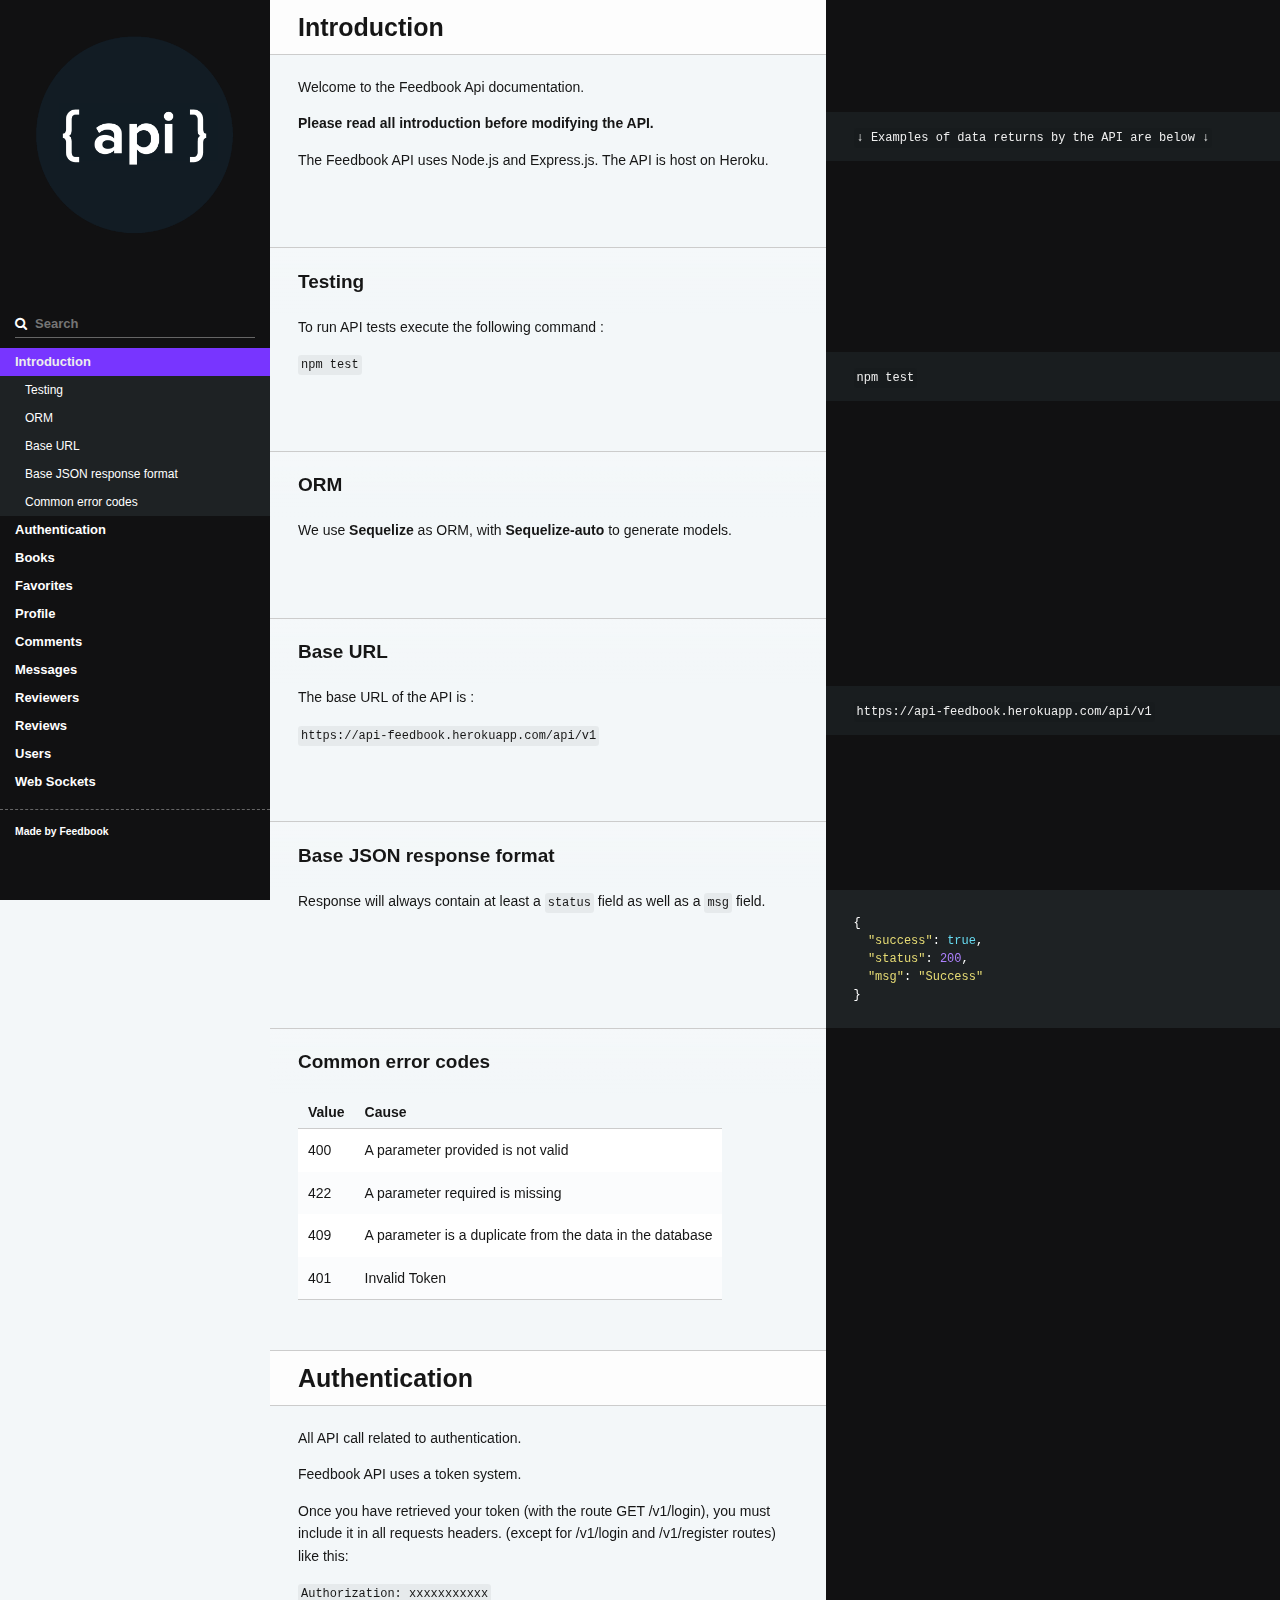
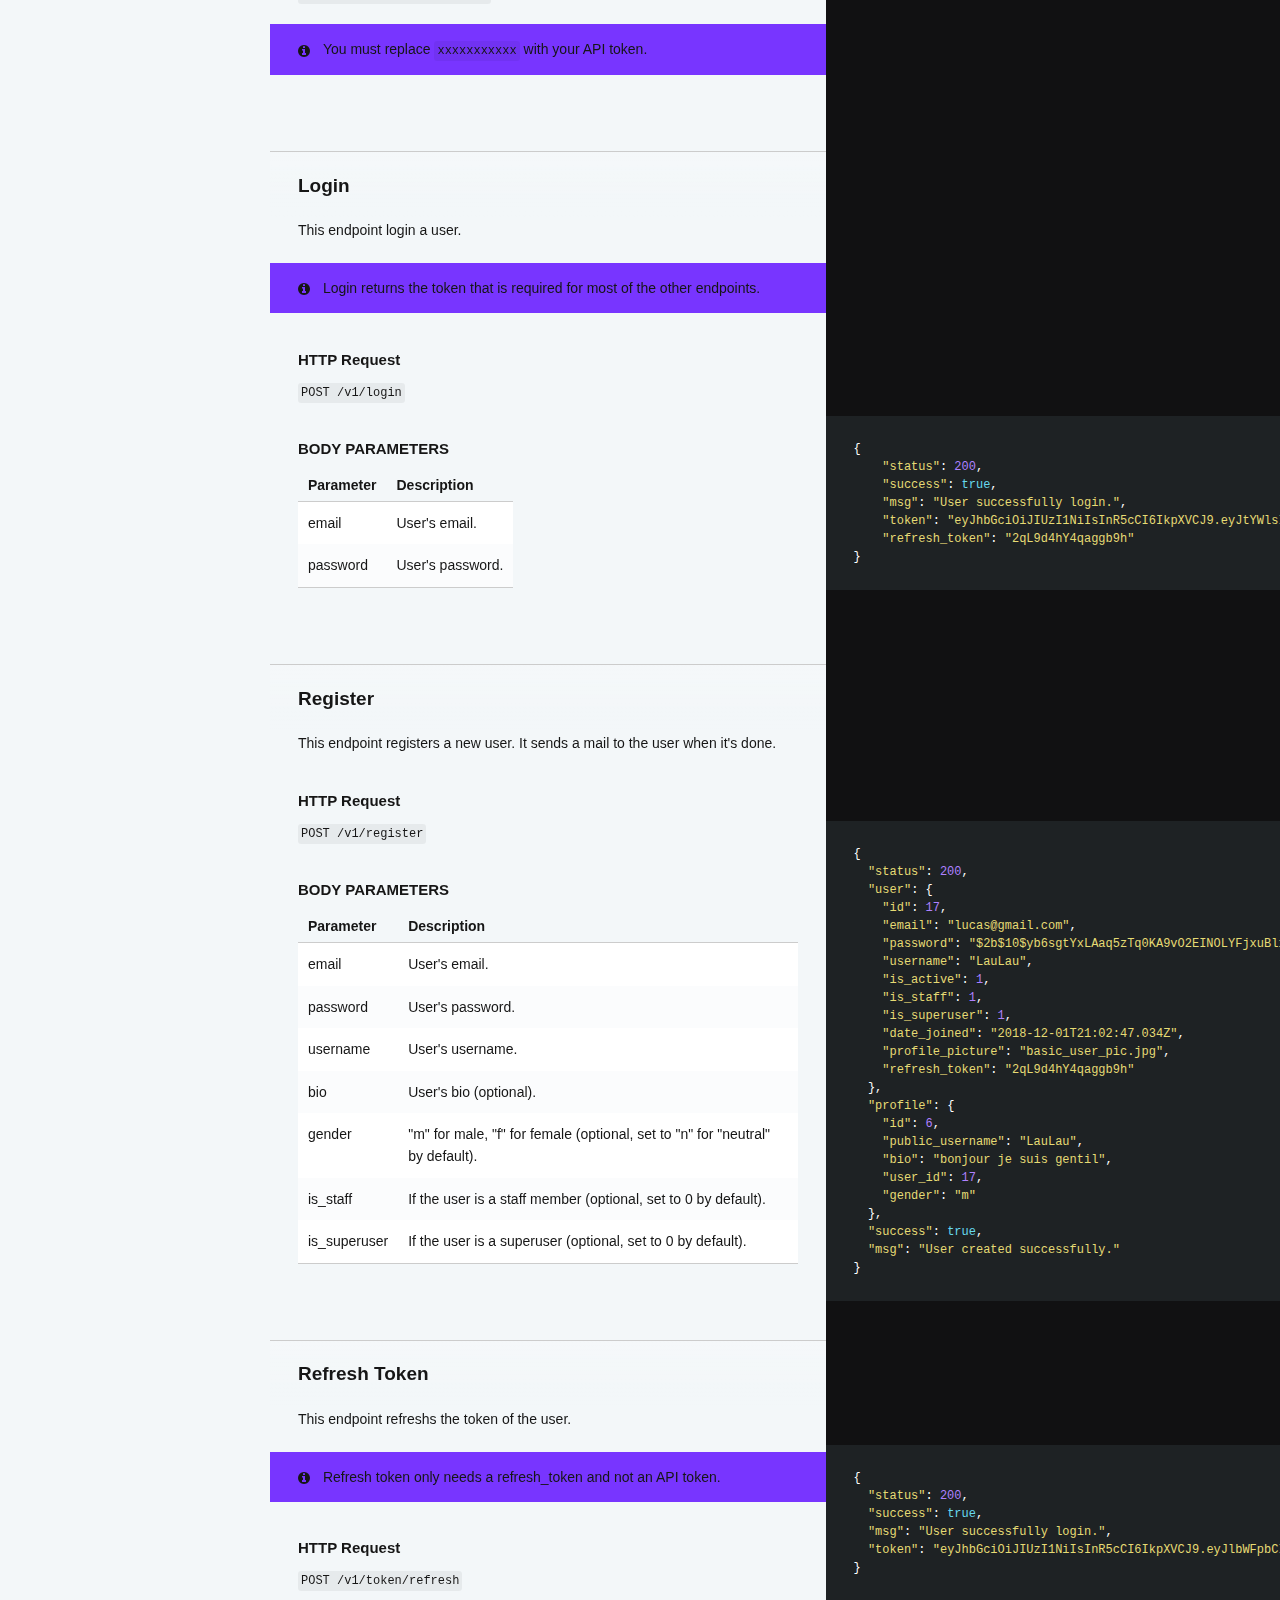
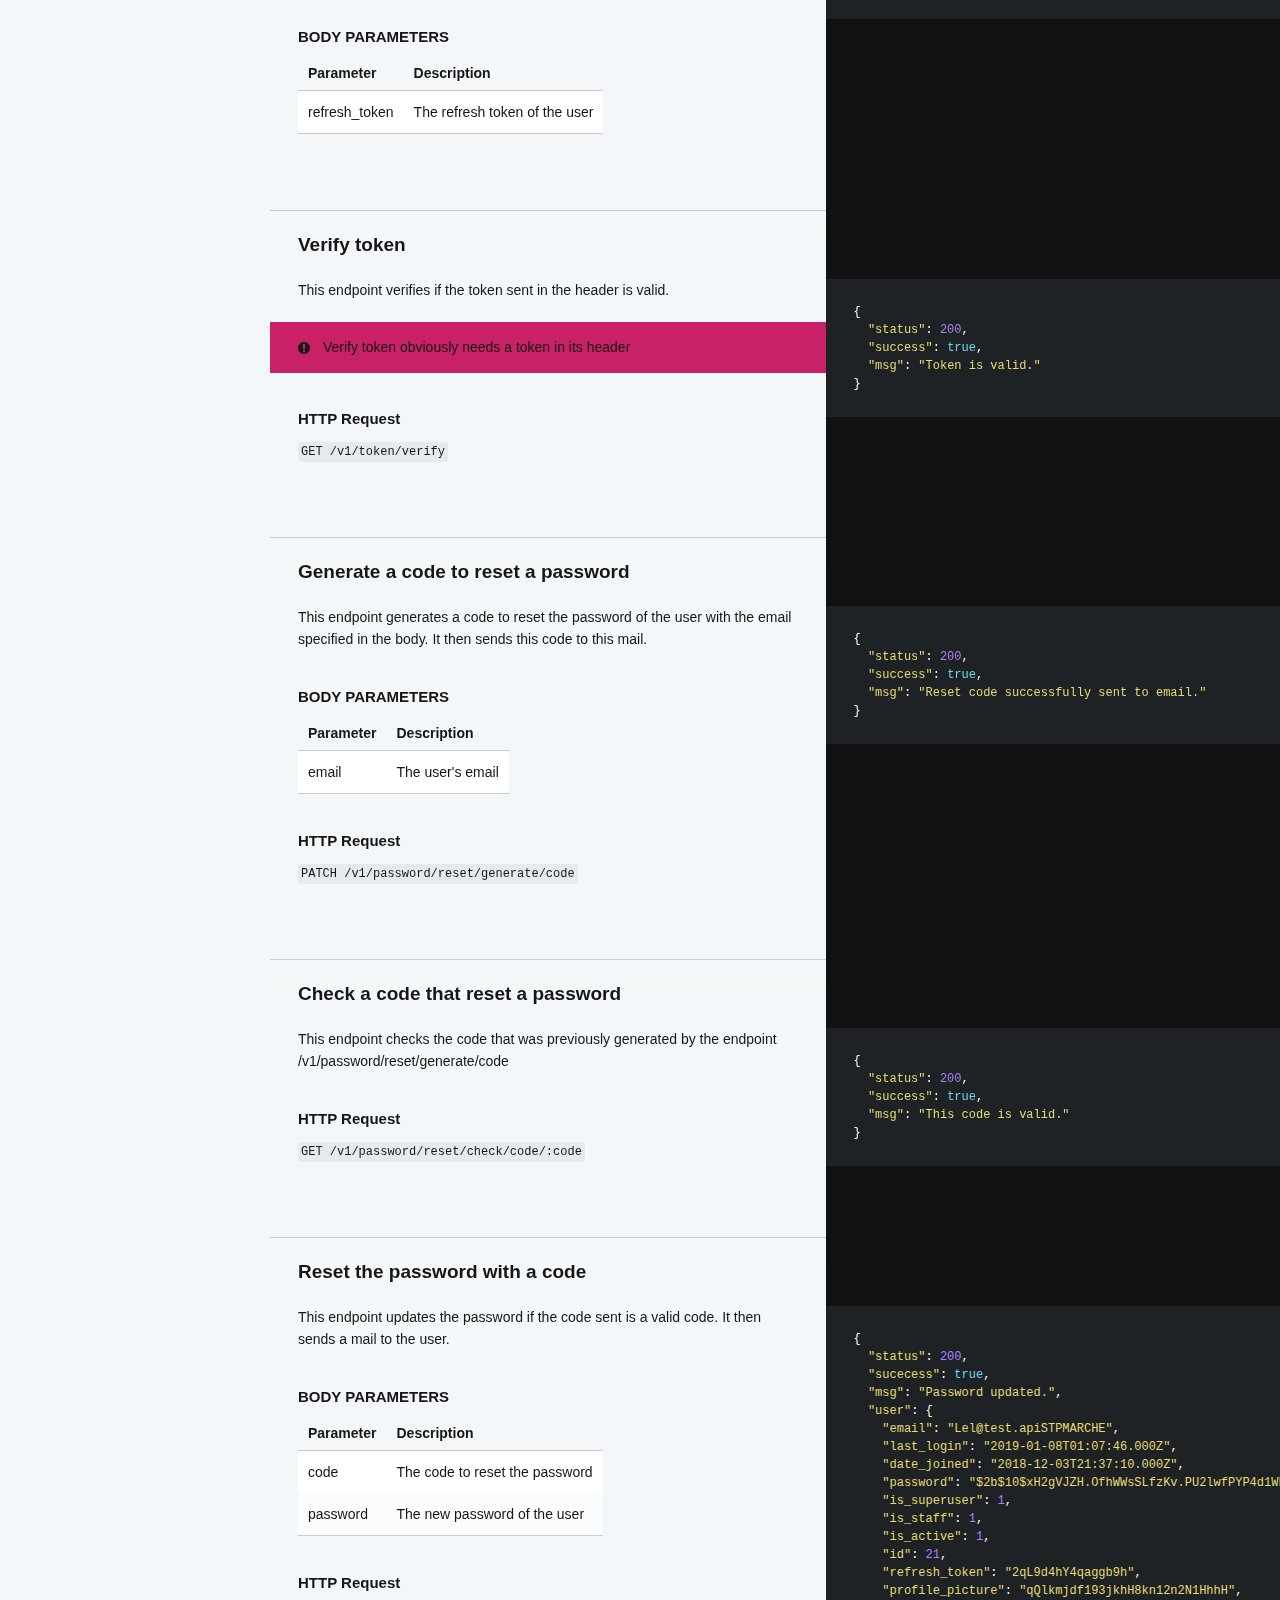
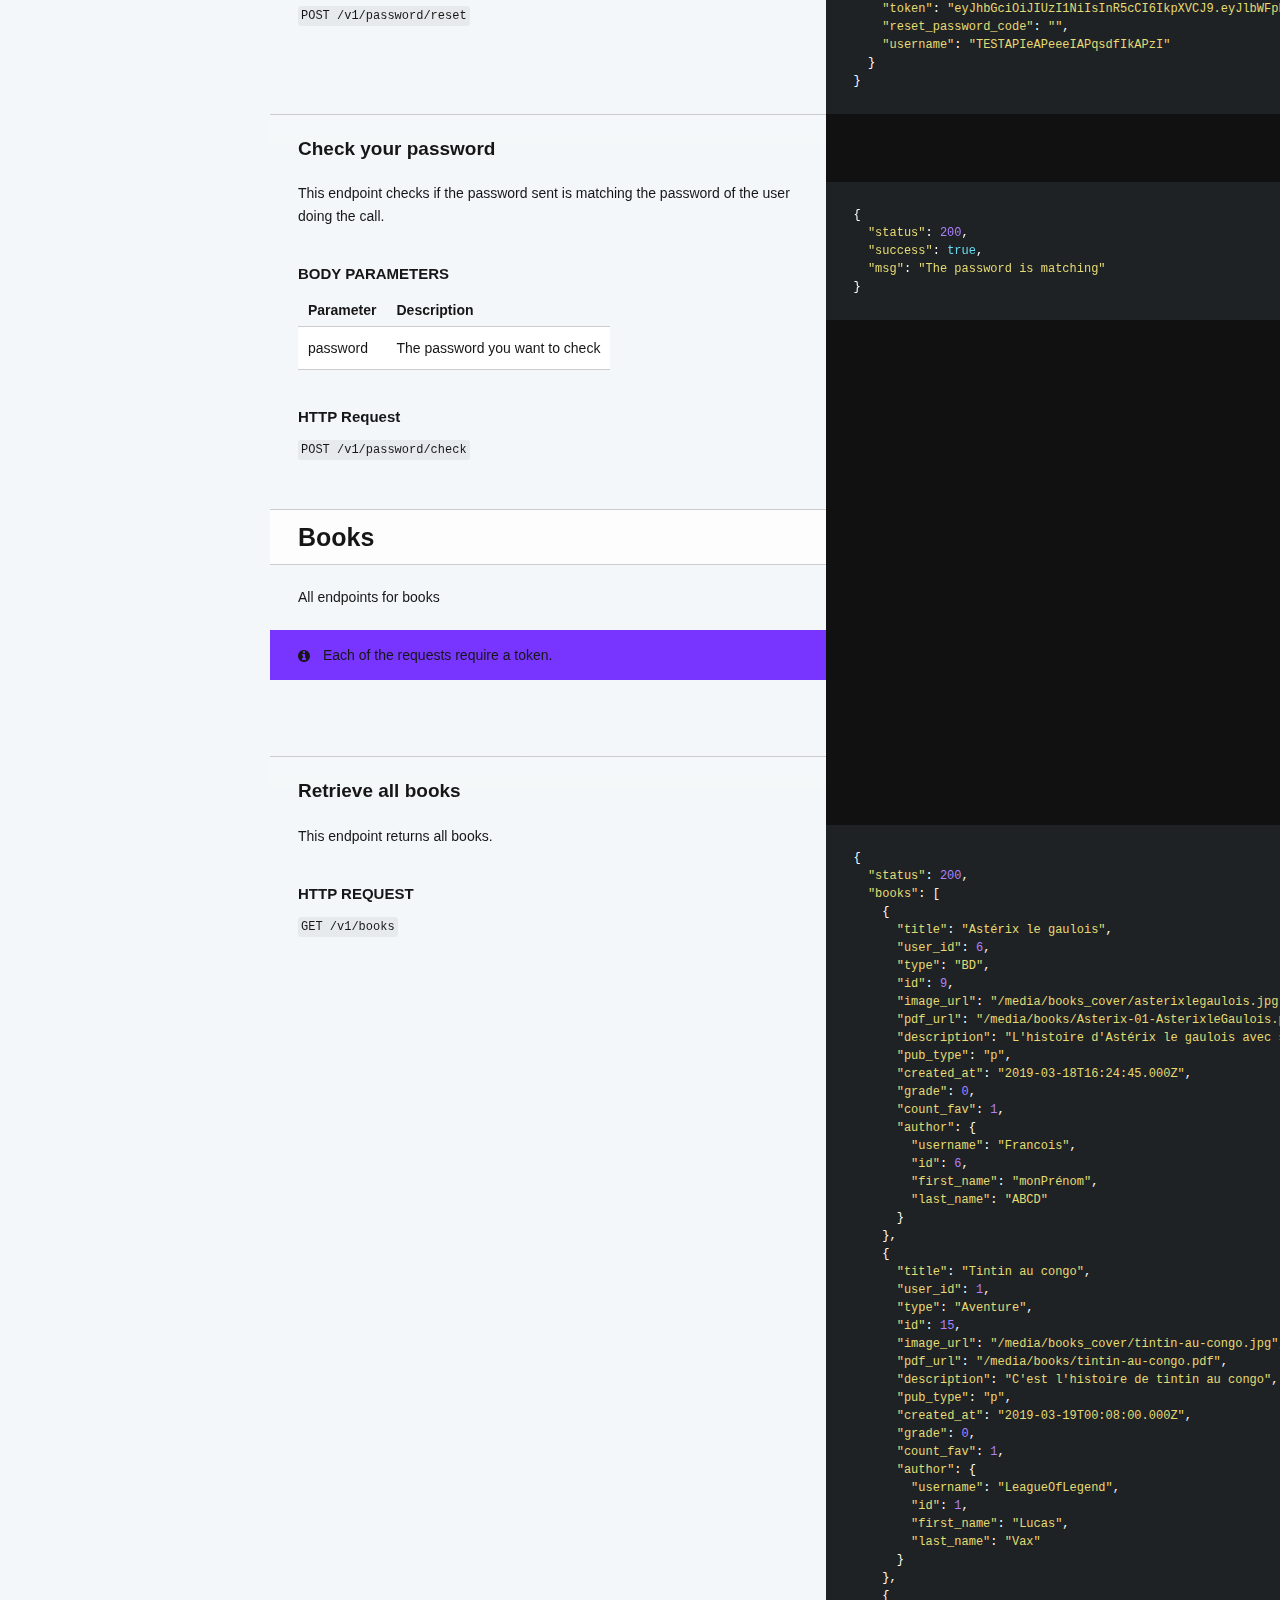
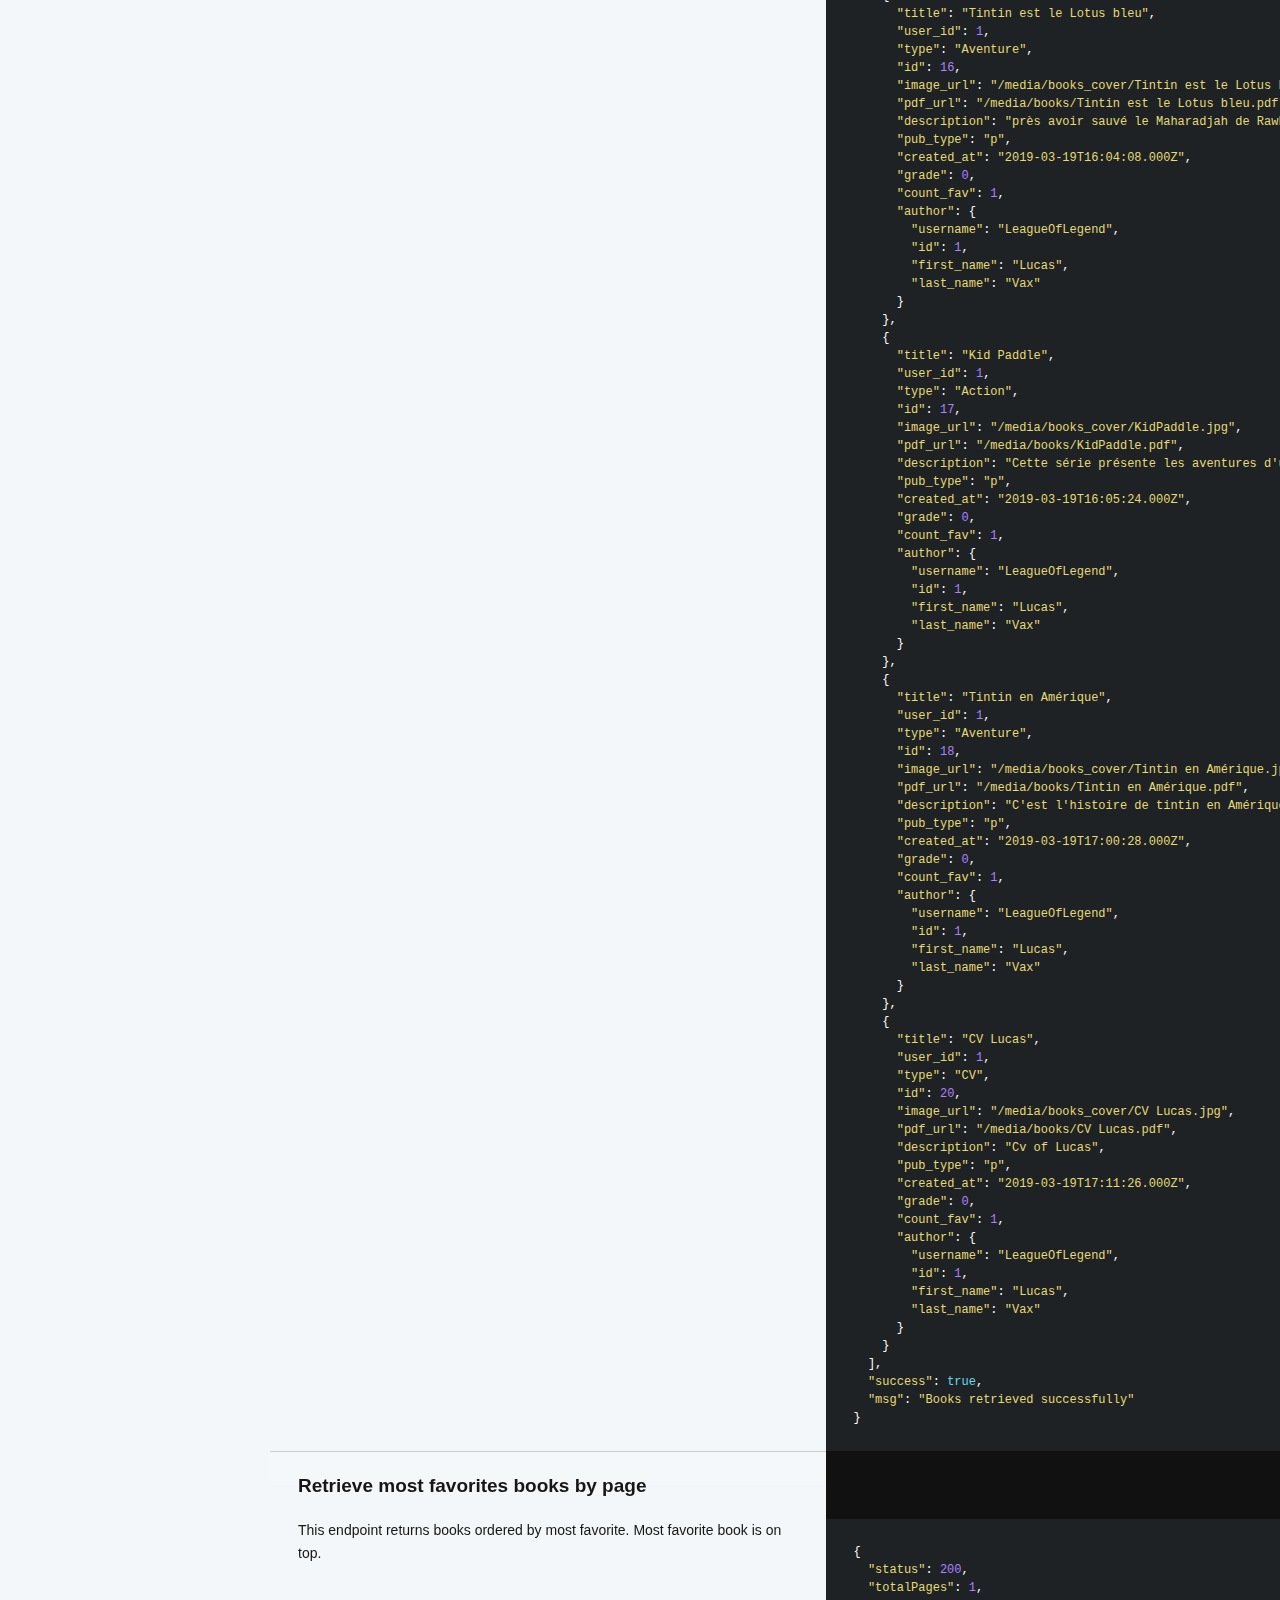
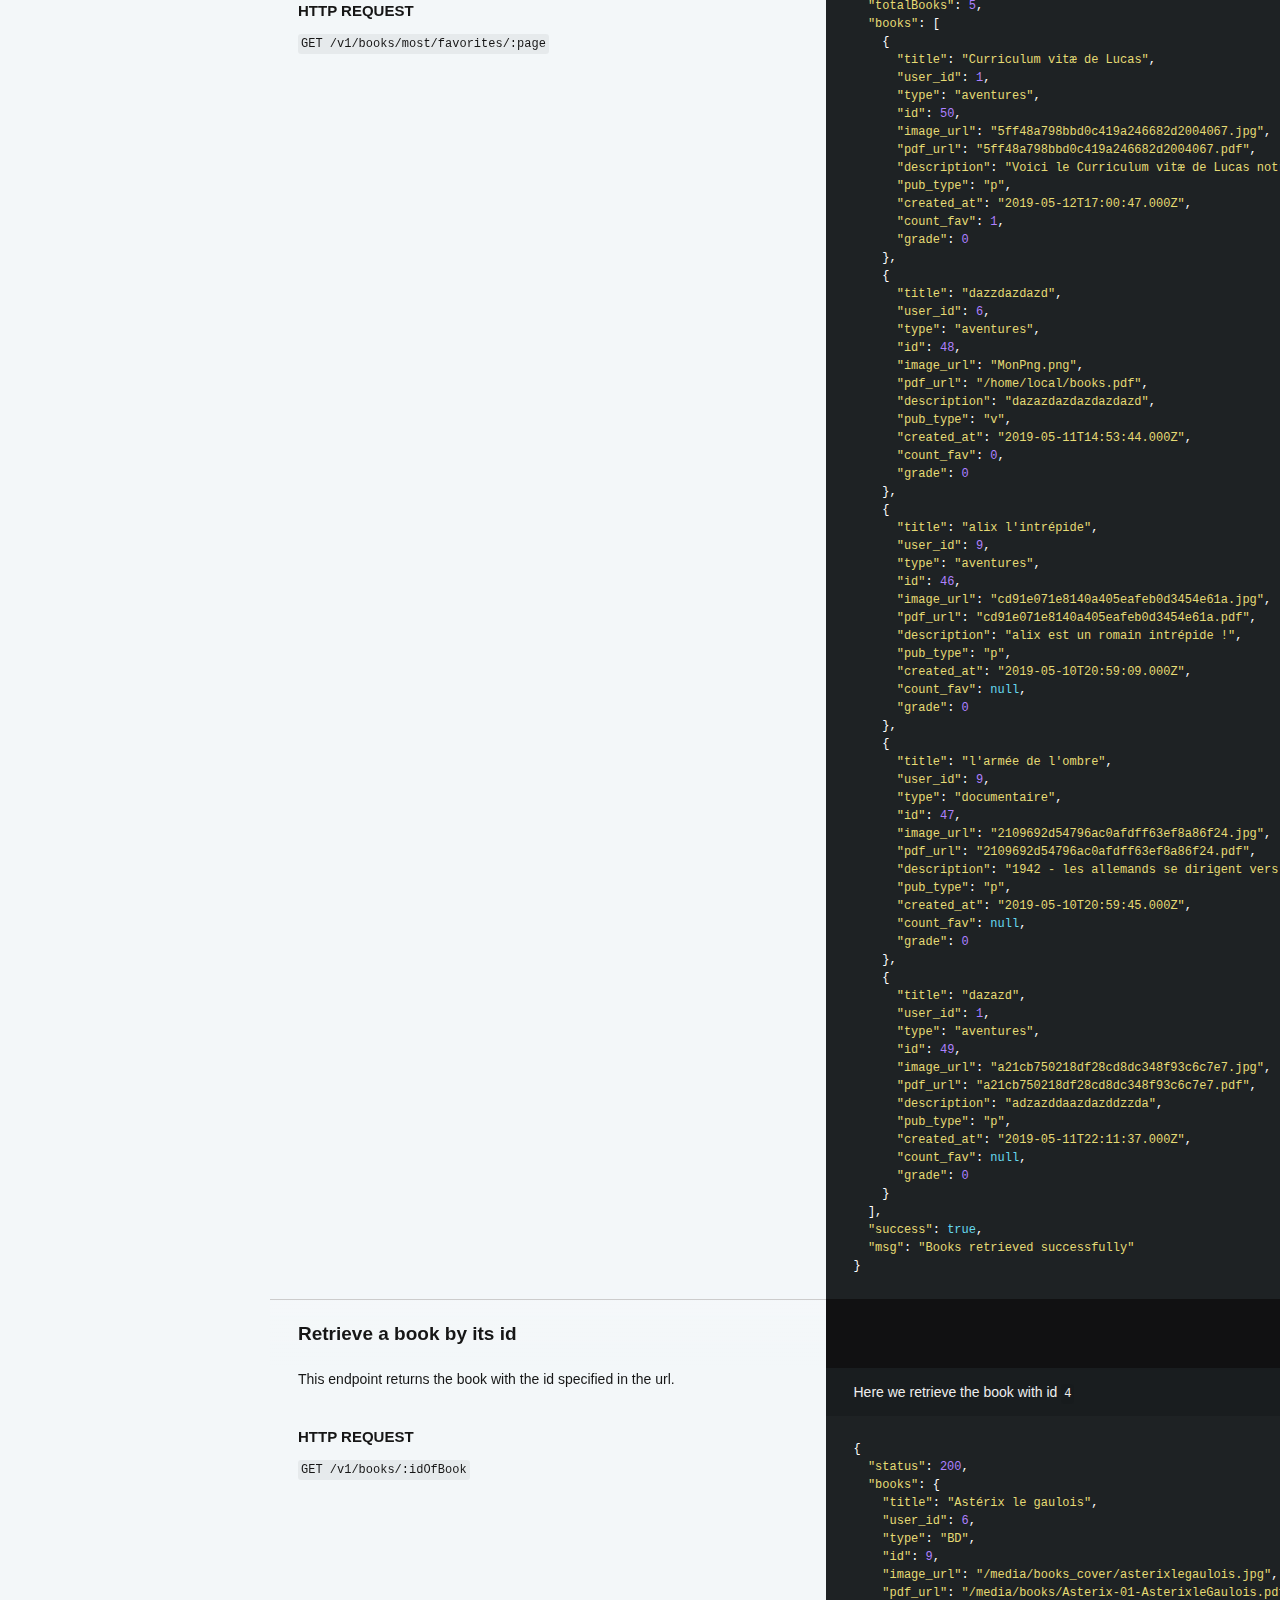
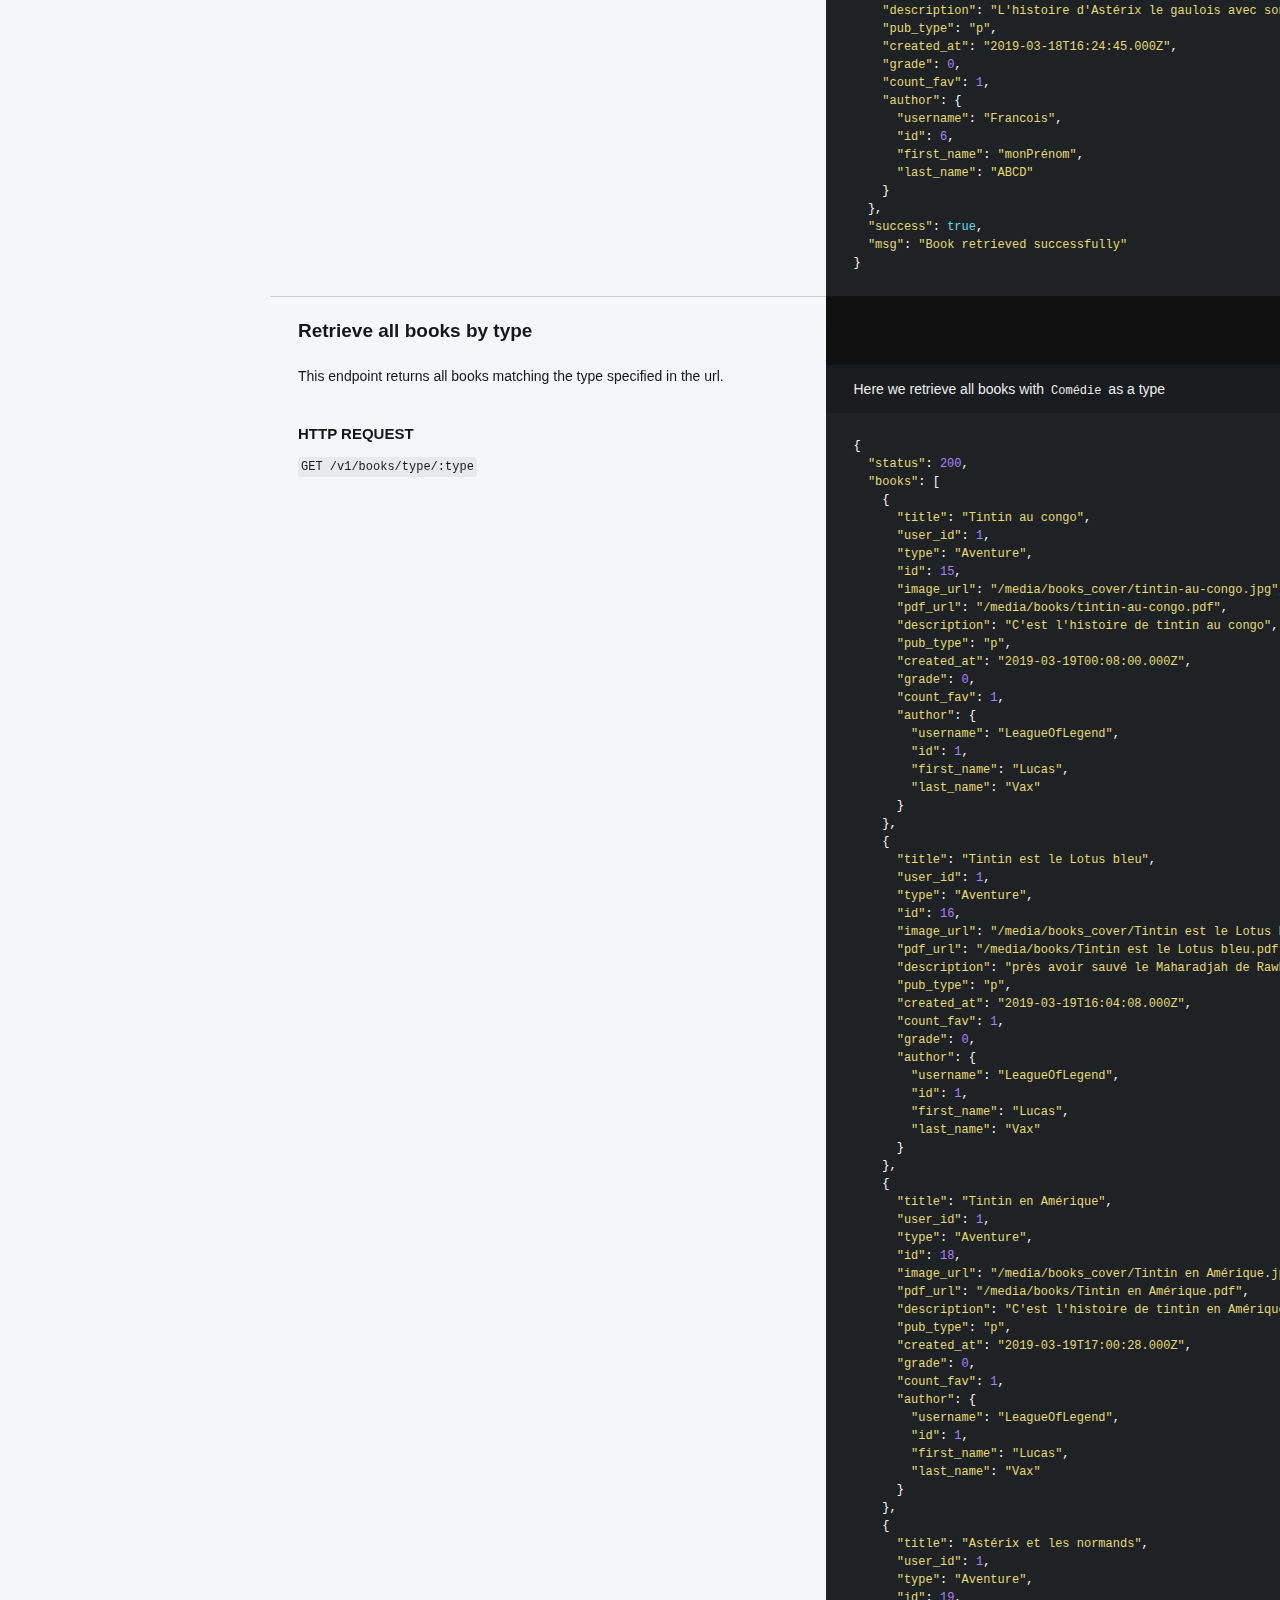
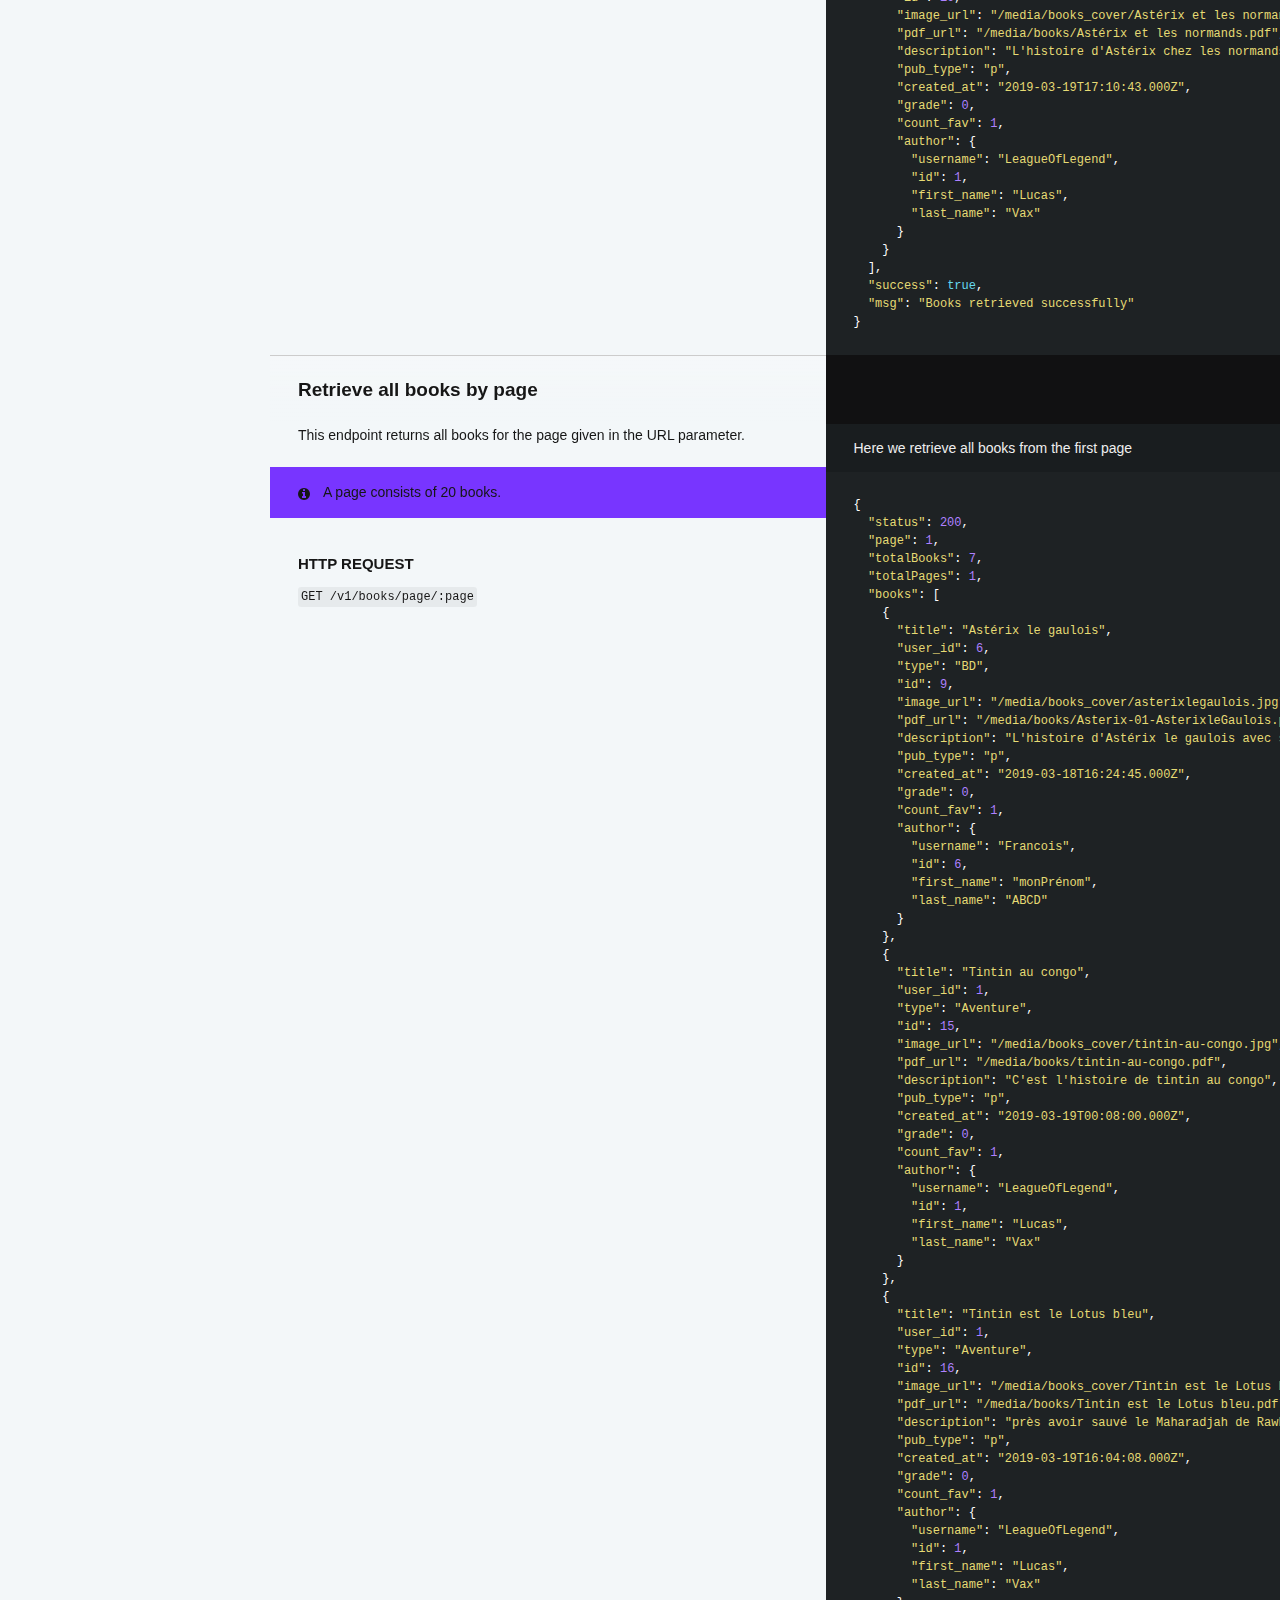
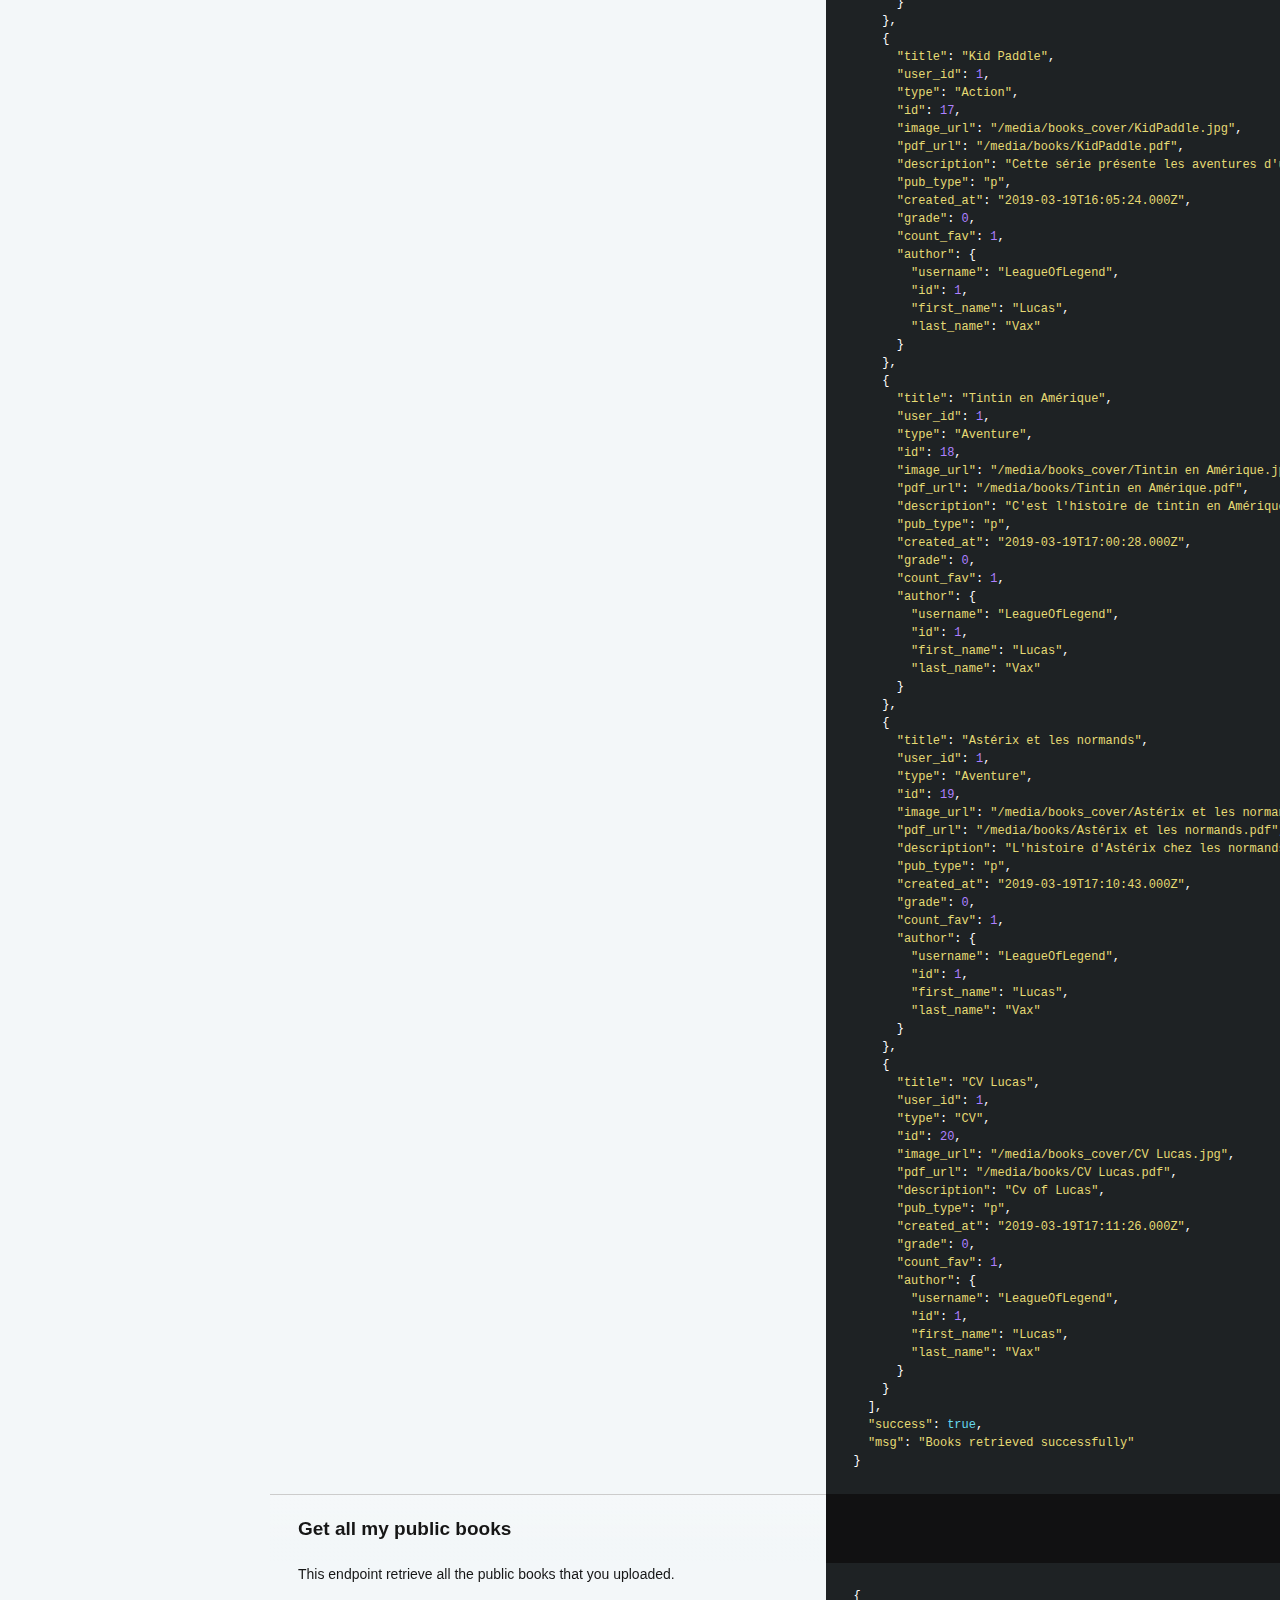
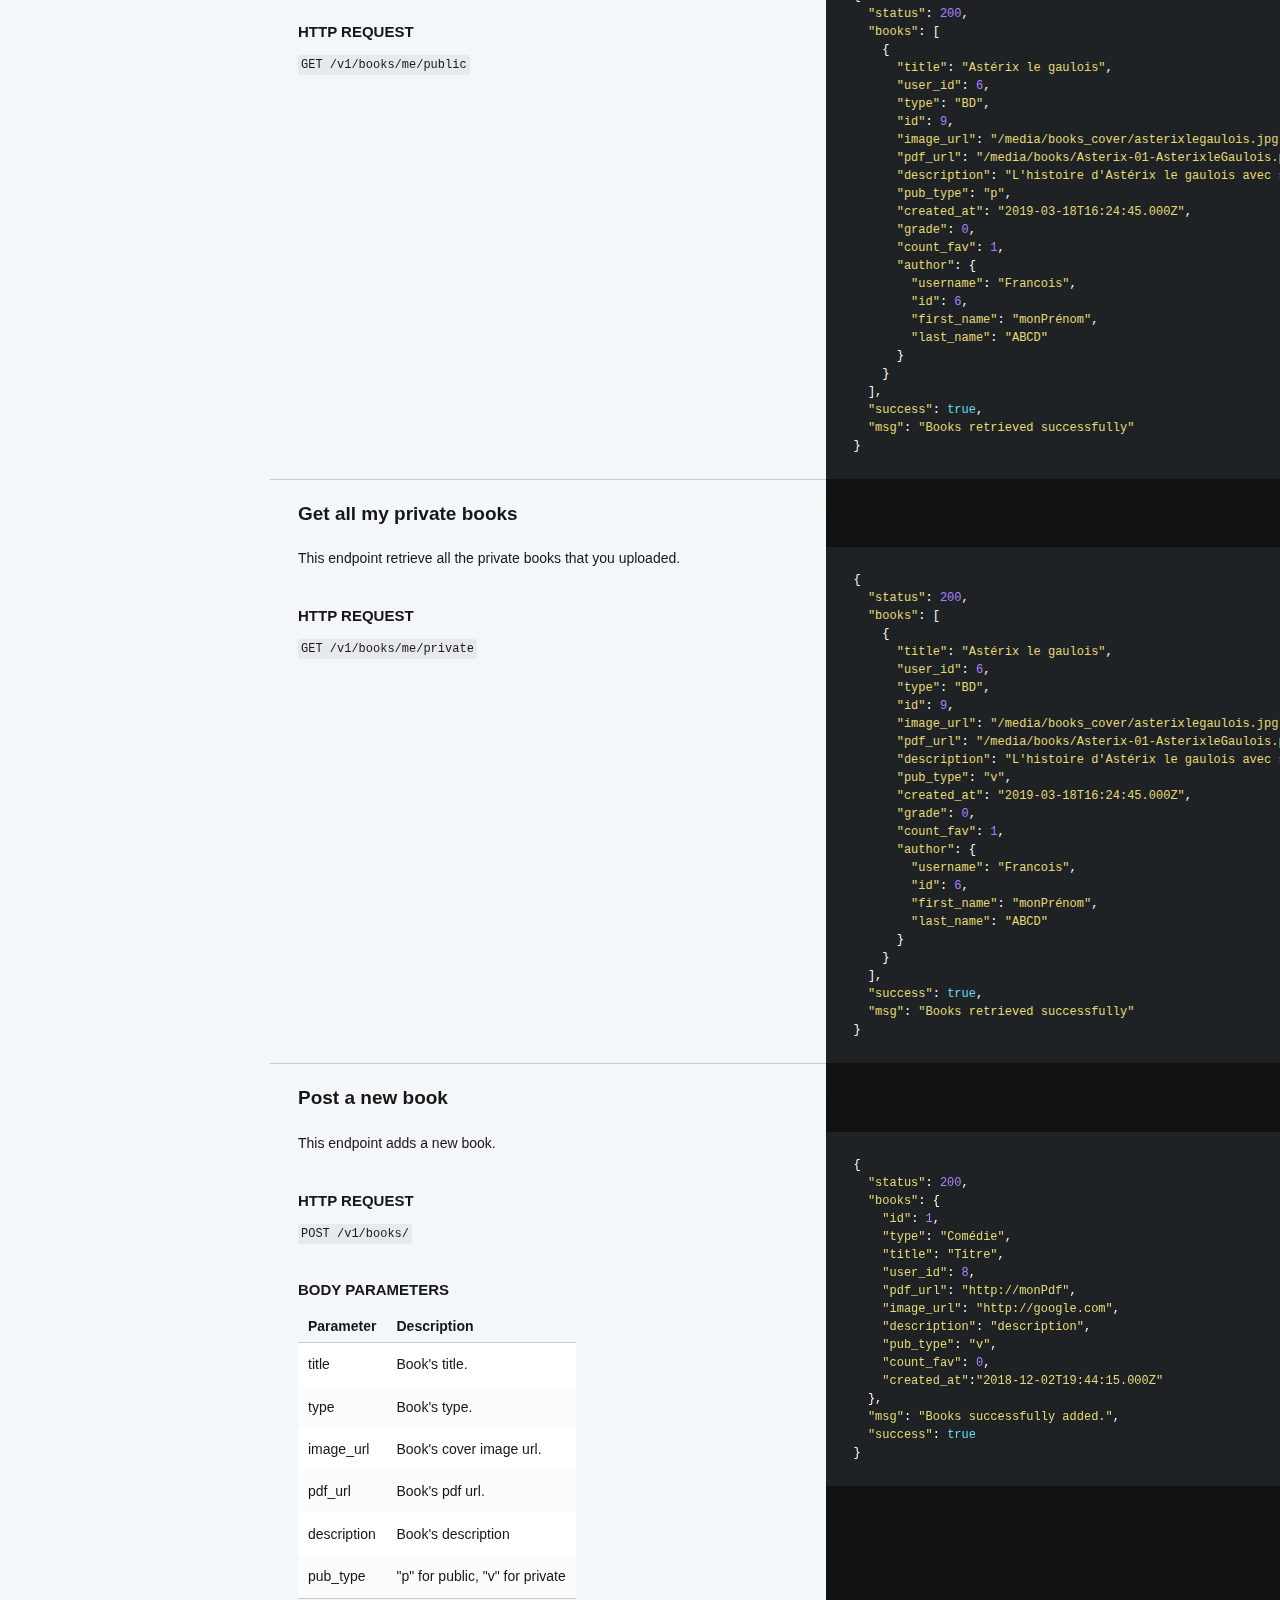
==== commit 6354055c: "remove all firstname lastname, add paypal" ====
--- a/index.html
+++ b/index.html
@@ -674,14 +674,6 @@
 <tr>
 <td>username</td>
 <td>User&#39;s username.</td>
-</tr>
-<tr>
-<td>first_name</td>
-<td>User&#39;s firstname.</td>
-</tr>
-<tr>
-<td>last_name</td>
-<td>User&#39;s lastname.</td>
 </tr>
 <tr>
 <td>bio</td>
